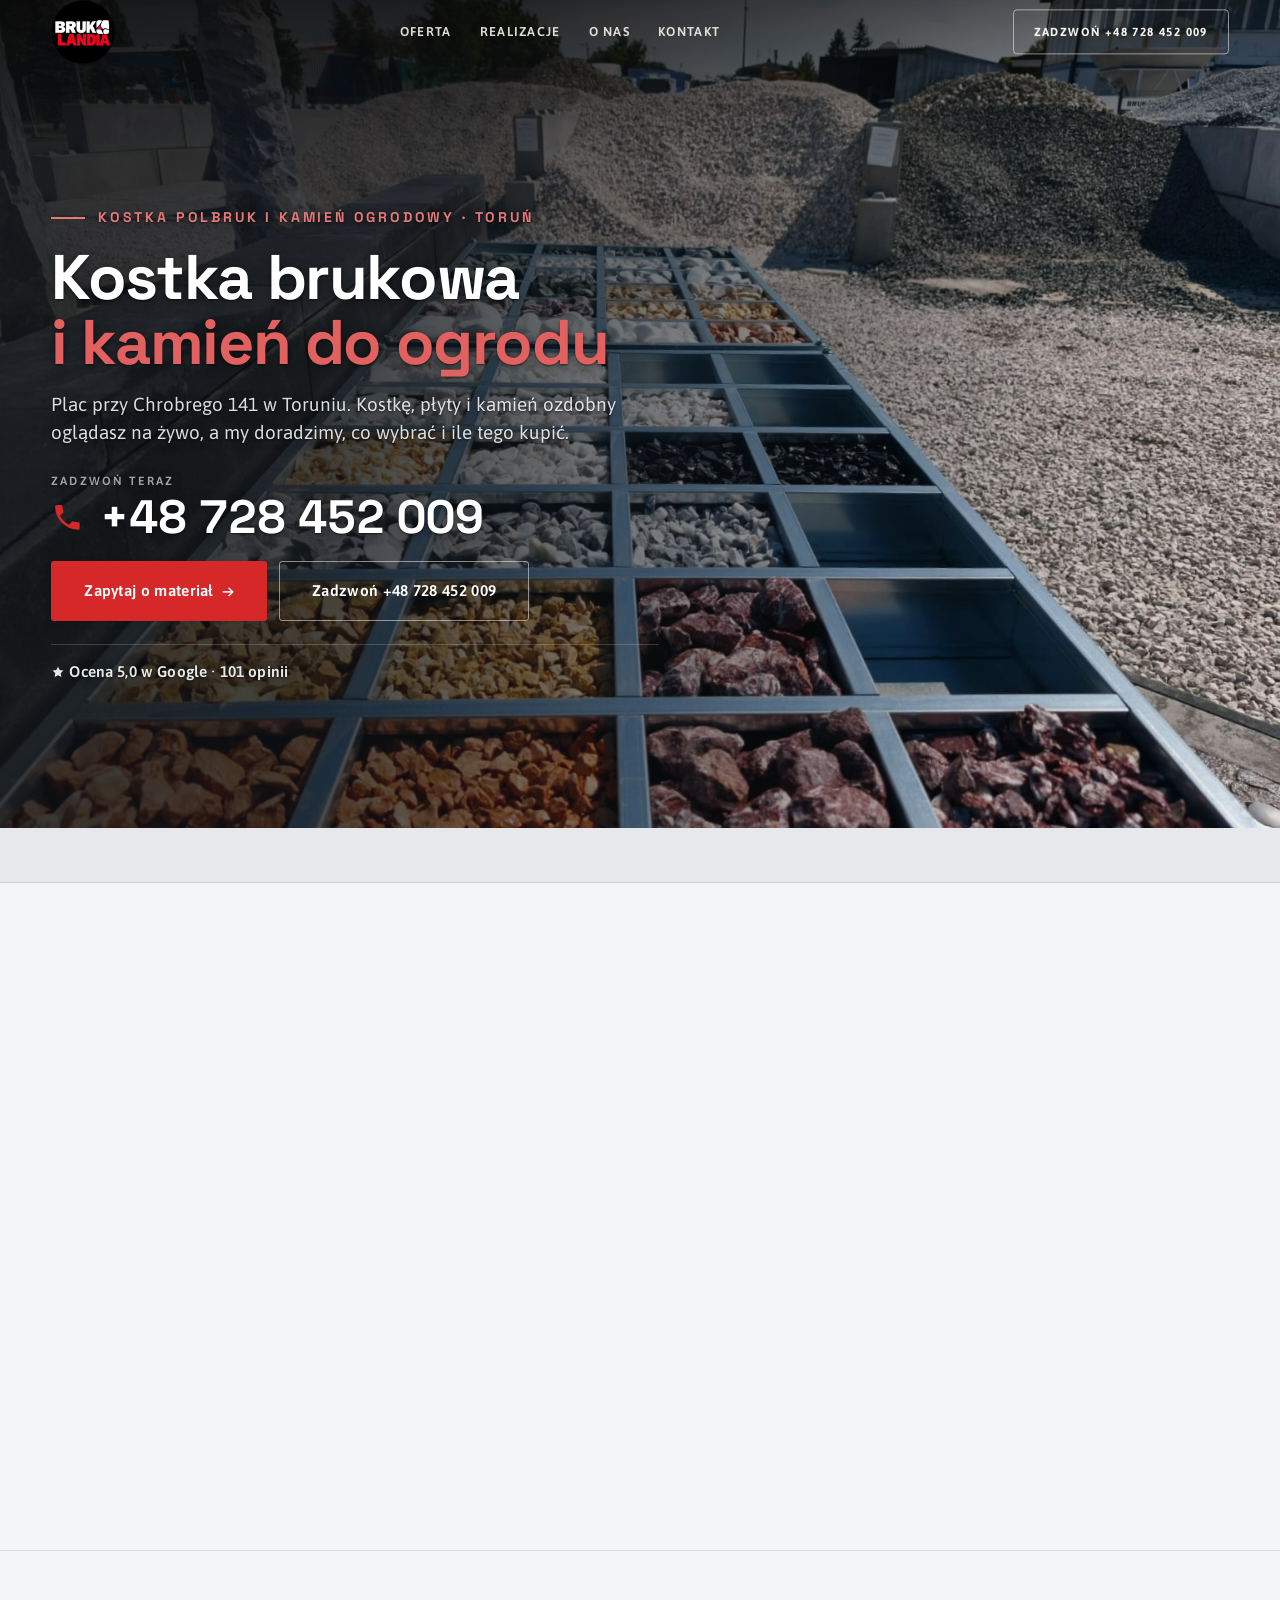
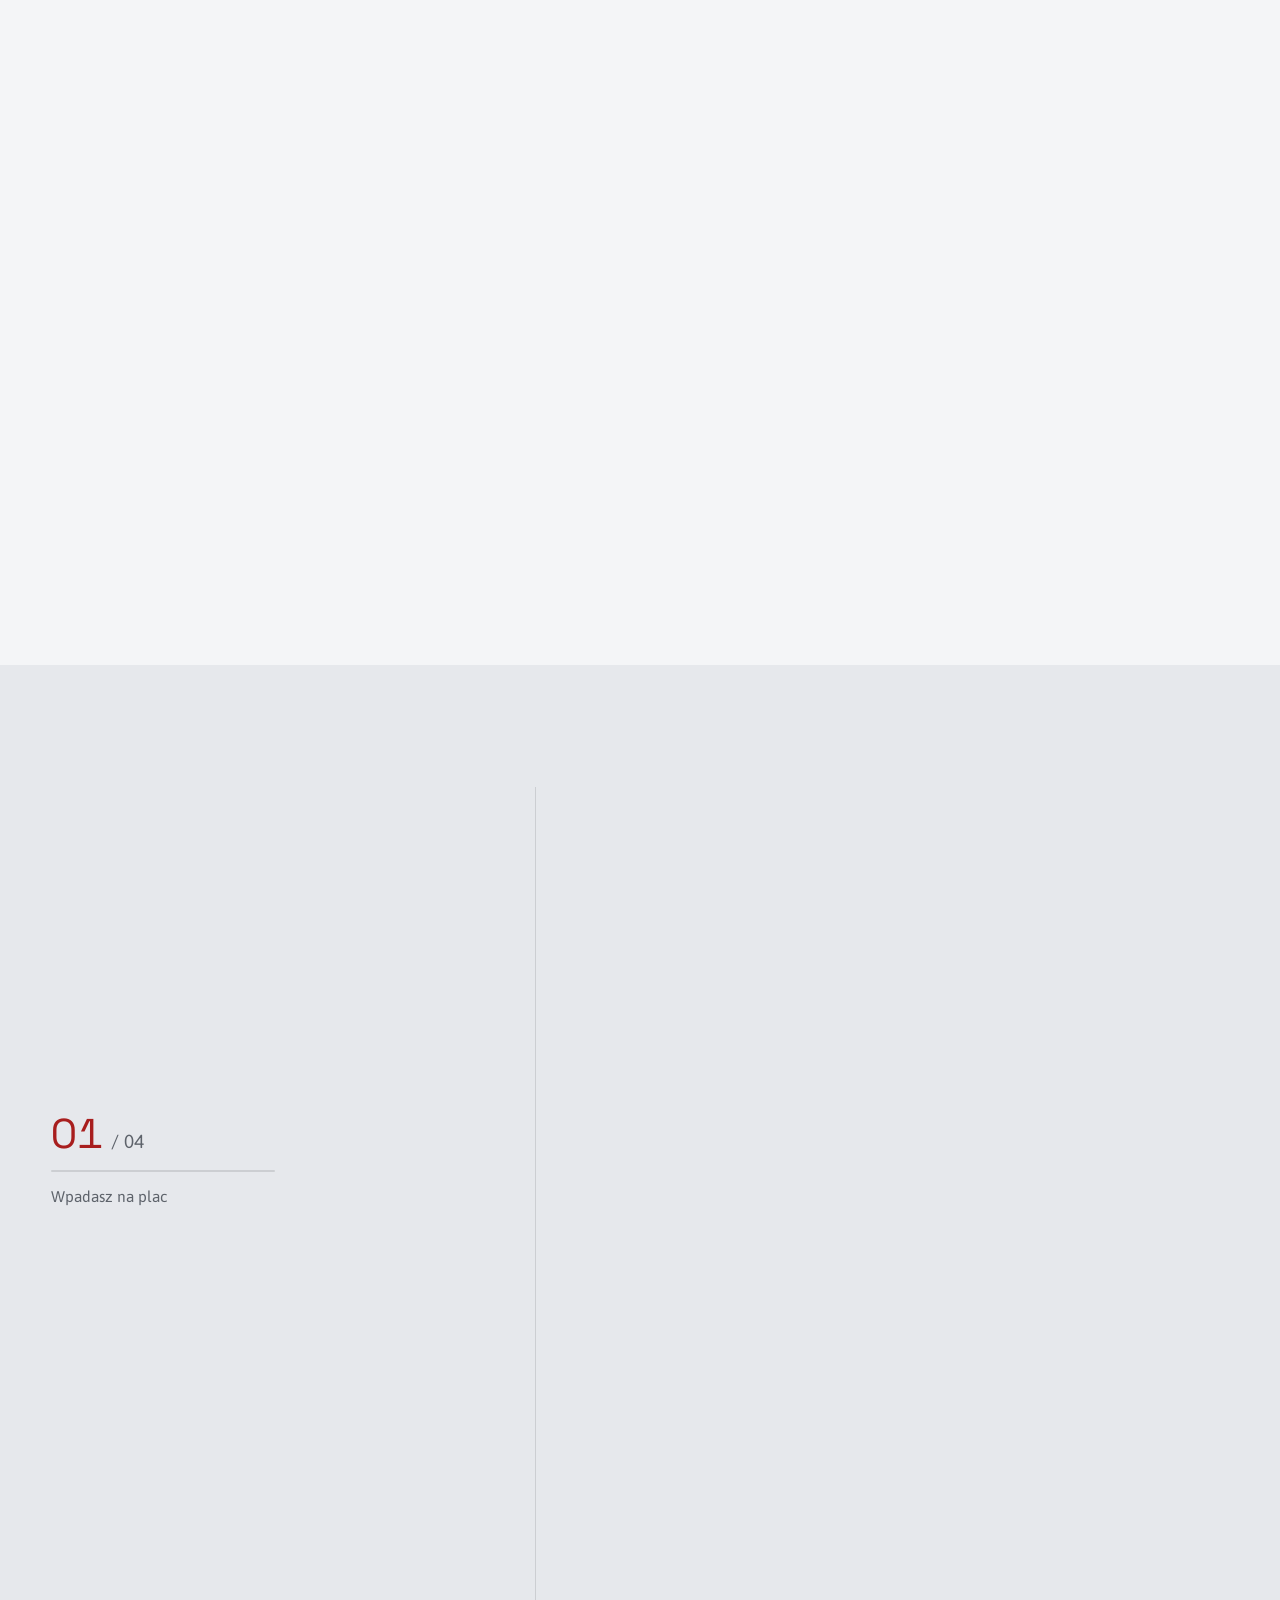
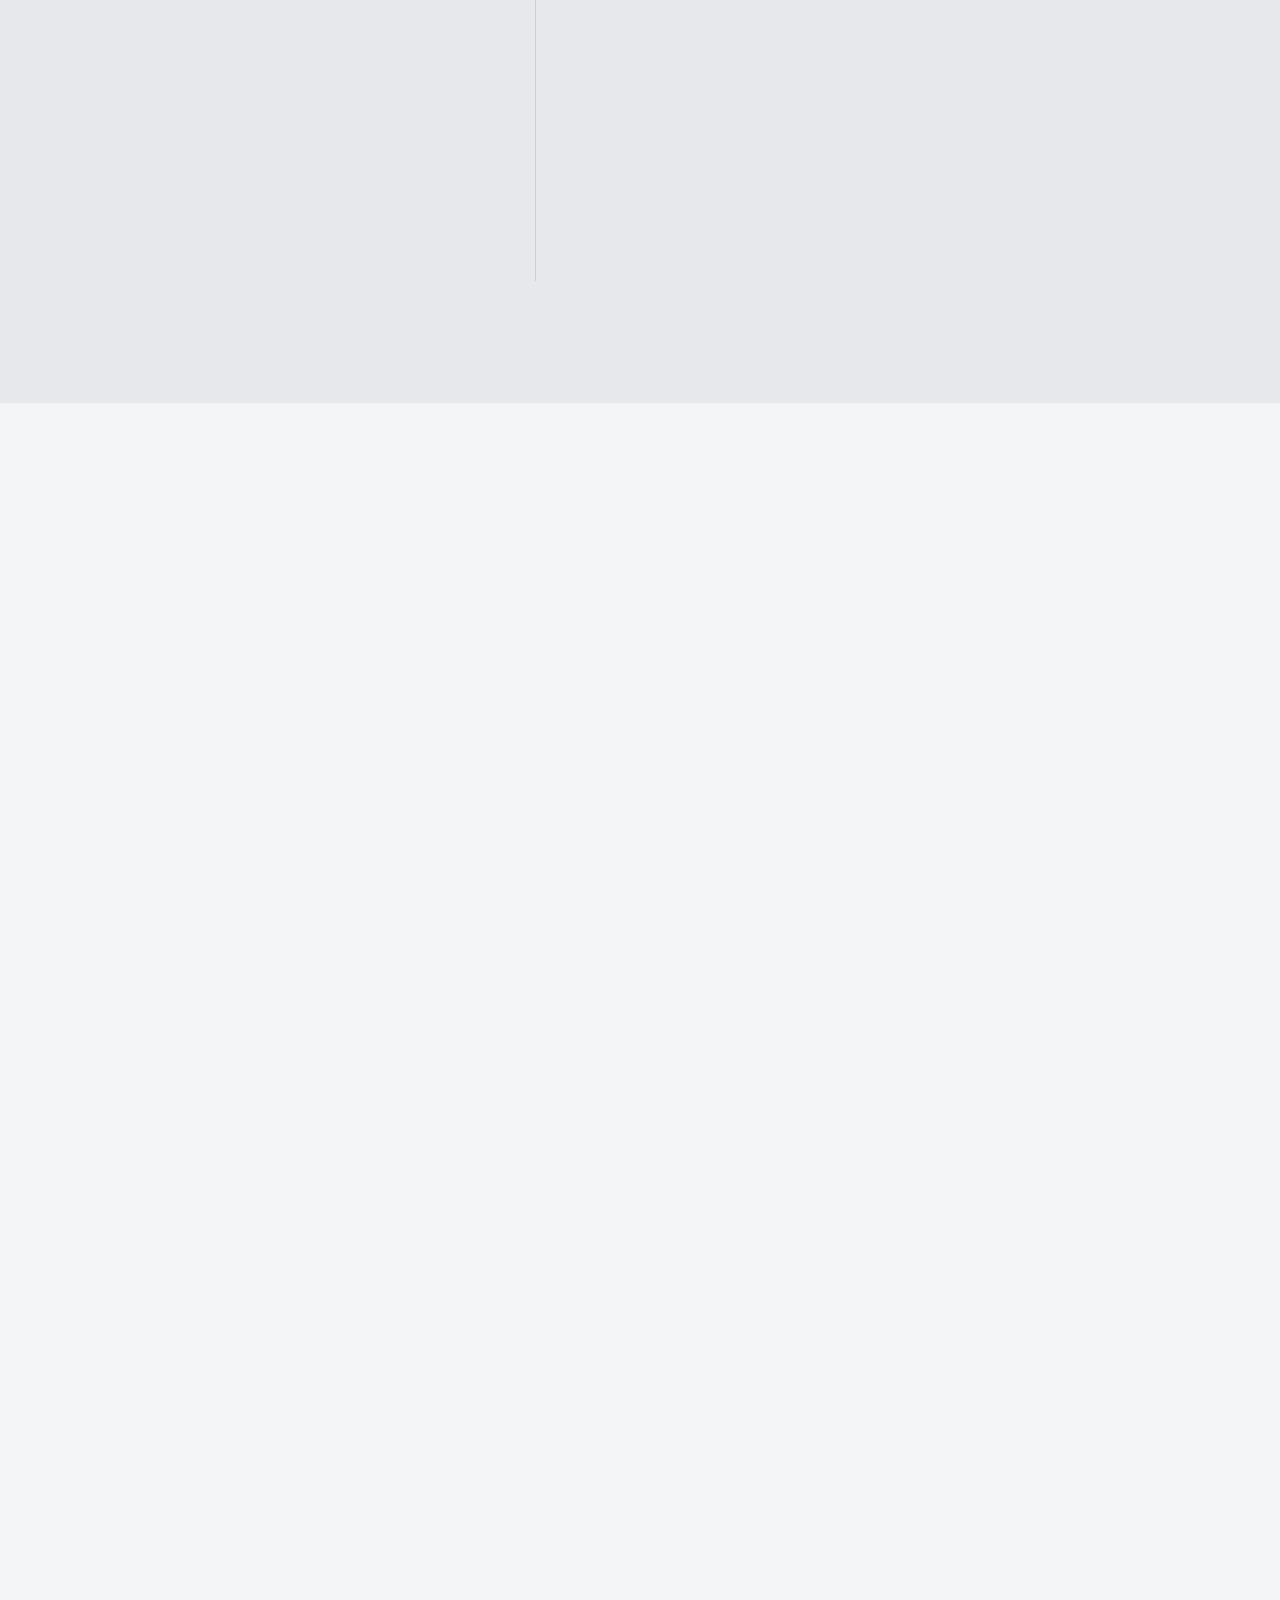
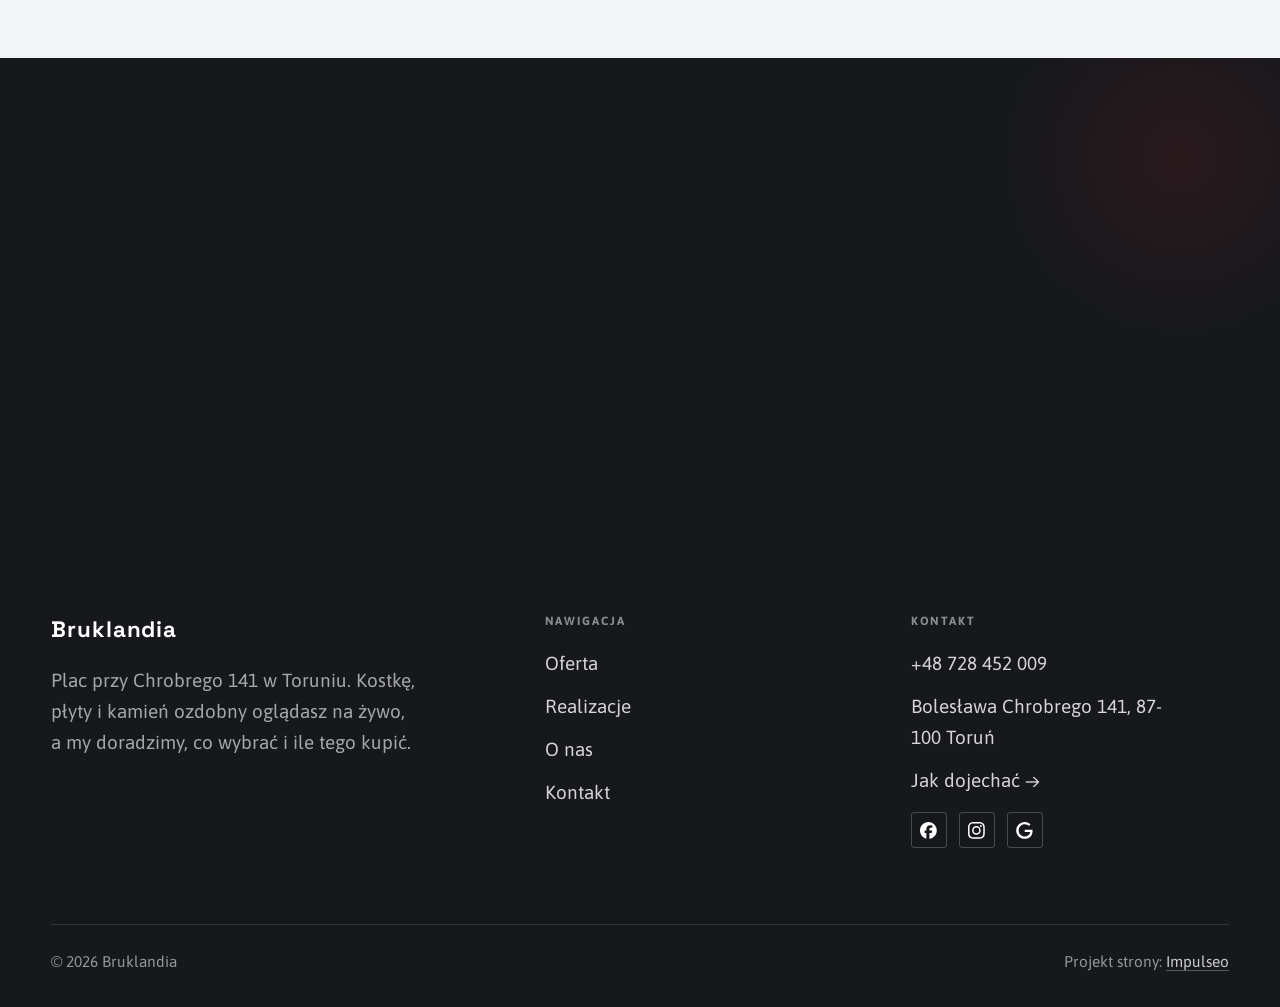
==== index.html @ 5eeca156 "Strona demo: bruklandia" ====
<!DOCTYPE html>
<html lang="pl">
<head>
<meta charset="UTF-8">
<meta name="viewport" content="width=device-width, initial-scale=1.0">
<title>Bruklandia - Kostka brukowa Polbruk i kamień ogrodowy · Toruń</title>
<meta name="description" content="Bruklandia - kostka brukowa Polbruk i kamień ogrodowy w Toruniu, ul. Bolesława Chrobrego 141. Kostka, płyty tarasowe, palisady, grysy, otoczaki i kamień ozdobny do obejrzenia na placu. Doradztwo i dostawa z rozładunkiem.">
<link rel="canonical" href="https://kris20032.github.io/bruklandia/">
<meta name="robots" content="noindex, nofollow">
<meta property="og:type" content="website">
<meta property="og:locale" content="pl_PL">
<meta property="og:site_name" content="Bruklandia">
<meta property="og:title" content="Bruklandia - Kostka brukowa Polbruk i kamień ogrodowy · Toruń">
<meta property="og:description" content="Bruklandia - kostka brukowa Polbruk i kamień ogrodowy w Toruniu, ul. Bolesława Chrobrego 141. Kostka, płyty tarasowe, palisady, grysy, otoczaki i kamień ozdobny do obejrzenia na placu. Doradztwo i dostawa z rozładunkiem.">
<meta property="og:url" content="https://kris20032.github.io/bruklandia/">
<meta property="og:image" content="https://kris20032.github.io/bruklandia/img/og.jpg">
<meta property="og:image:width" content="1200">
<meta property="og:image:height" content="630">
<meta name="twitter:card" content="summary_large_image">
<script type="application/ld+json">{"@context": "https://schema.org", "@type": "LocalBusiness", "name": "Bruklandia", "url": "https://kris20032.github.io/bruklandia/", "telephone": "+48728452009", "image": "https://kris20032.github.io/bruklandia/img/og.jpg", "areaServed": "Toruń", "sameAs": ["https://www.facebook.com/p/Bruklandia-Toru%C5%84-61573818707642/", "https://www.instagram.com/bruklandia_torun/", "https://www.google.com/maps?cid=2119143771675908504"]}</script>
<link rel="preconnect" href="https://fonts.googleapis.com">
<link rel="preconnect" href="https://fonts.gstatic.com" crossorigin>
<link href="https://fonts.googleapis.com/css2?family=Space+Grotesk:wght@500;600;700&family=Asap:wght@400;500;600&display=swap" rel="stylesheet">
<link rel="stylesheet" href="assets/styles.css?v=f1101780">
</head>
<body>

<header class="nav">
  <div class="wrap nav-inner">
    <a class="brand brand-has-logo" href="index.html"><img class="brand-logo" src="img/logo.png" alt="Bruklandia" width="400" height="400" decoding="async"></a>
    <nav class="nav-links">
      <a href="oferta.html">Oferta</a>
      <a href="realizacje.html">Realizacje</a>
      <a href="o-nas.html">O nas</a>
      <a href="kontakt.html">Kontakt</a>
      <a href="tel:+48728452009" class="btn btn-accent">Zadzwoń +48 728 452 009</a>
    </nav>
    <button class="nav-toggle" aria-label="Menu"><span></span><span></span><span></span></button>
  </div>
</header>

<main>
<section class="hero-fach">
  <img class="hf-photo" src="img/hero.jpg" fetchpriority="high" alt="Bruklandia" width="1538" height="1132">
  <div class="hf-panel">
    <div class="hf-inner">
      <span class="hf-kicker">Kostka Polbruk i kamień ogrodowy · Toruń</span>
      <h1 class="hf-title">Kostka brukowa <em>i kamień do ogrodu</em></h1>
      <p class="hf-lead">Plac przy Chrobrego 141 w Toruniu. Kostkę, płyty i kamień ozdobny oglądasz na żywo, a my doradzimy, co wybrać i ile tego kupić.</p>
      <a class="hf-phone" href="tel:+48728452009"><span class="hf-phone-lab">Zadzwoń teraz</span><span class="hf-phone-num"><svg class="ico-tel" width="16" height="16" viewBox="0 0 24 24" fill="none" aria-hidden="true"><path d="M6.6 10.8a15.5 15.5 0 0 0 6.6 6.6l2.2-2.2a1 1 0 0 1 1-.24 11.4 11.4 0 0 0 3.6.58 1 1 0 0 1 1 1V20a1 1 0 0 1-1 1A17 17 0 0 1 3 4a1 1 0 0 1 1-1h3.5a1 1 0 0 1 1 1c0 1.25.2 2.46.58 3.6a1 1 0 0 1-.25 1l-2.23 2.2Z" fill="currentColor"/></svg> +48 728 452 009</span></a>
      <div class="hf-actions">
        <a href="kontakt.html" class="btn btn-accent">Zapytaj o materiał <span class="arr">→</span></a>
        <a href="tel:+48728452009" class="btn btn-ghost hf-ghost">Zadzwoń +48 728 452 009</a>
      </div>
      <div class="hf-trust"><svg class="ico-star" width="14" height="14" viewBox="0 0 24 24" style="vertical-align:-2px" aria-hidden="true"><path d="M12 2.8l2.85 5.8 6.4.93-4.63 4.5 1.1 6.37L12 17.4l-5.72 3 1.1-6.37-4.63-4.5 6.4-.93L12 2.8Z" fill="currentColor"/></svg> Ocena 5,0 w Google · 101 opinii</div>
    </div>
  </div>
</section>
<section class="fach-promise">
  <div class="wrap">
    <ul class="fp-row reveal"><li>Szeroki wybór Polbruk</li><li>Ekspozycja na placu</li><li>Dostawa z rozładunkiem</li></ul>
  </div>
</section>
<section class="objawy">
  <div class="wrap">
    <div class="head reveal">
      <span class="eyebrow">Asortyment</span>
      <h2>Czego szukasz?</h2>
      <p>Zadzwoń i powiedz, co urządzasz - podpowiemy, co wziąć i ile.</p>
    </div>
    <div class="obj-grid">
      <a class="obj-tile reveal" href="kontakt.html"><span class="ot-row"><span class="ot-name">Kostka na podjazd</span><span class="ot-arr" aria-hidden="true">→</span></span></a>
      <a class="obj-tile reveal" href="kontakt.html"><span class="ot-row"><span class="ot-name">Płyty na taras</span><span class="ot-arr" aria-hidden="true">→</span></span></a>
      <a class="obj-tile reveal" href="kontakt.html"><span class="ot-row"><span class="ot-name">Palisady</span><span class="ot-arr" aria-hidden="true">→</span></span></a>
      <a class="obj-tile reveal" href="kontakt.html"><span class="ot-row"><span class="ot-name">Grys biały</span><span class="ot-arr" aria-hidden="true">→</span></span></a>
      <a class="obj-tile reveal" href="kontakt.html"><span class="ot-row"><span class="ot-name">Otoczaki</span><span class="ot-arr" aria-hidden="true">→</span></span></a>
      <a class="obj-tile reveal" href="kontakt.html"><span class="ot-row"><span class="ot-name">Kamień ozdobny</span><span class="ot-arr" aria-hidden="true">→</span></span></a>
    </div>
  </div>
</section>
<section class="opinie-mini" aria-label="Opinie klientów">
  <div class="wrap">
    <div class="om-row">
      <div class="om-item reveal"><blockquote>„Bardzo polecam tą firmę.”</blockquote><span class="om-autor">Włodzimierz Openchowski</span></div>
      <div class="om-item reveal"><blockquote>„Bardzo polecam Bruklandię.”</blockquote><span class="om-autor">Natalia Szabla</span></div>
      <div class="om-item reveal"><blockquote>„Dostawa kostki brukowej została zrealizowana terminowo i zgodnie z ustaleniami.”</blockquote><span class="om-autor">Sylwia Brzozowska</span></div>
    </div>
  </div>
</section>
<section class="gateways-band">
  <div class="wrap">
    <div class="gateways">
      <a href="oferta.html" class="gateway reveal"><img src="img/g1.jpg" alt="Kostka brukowa Polbruk" loading="lazy" width="1518" height="1106" decoding="async"><span class="g-ttl">Kostka brukowa Polbruk</span></a>
      <a href="oferta.html" class="gateway reveal"><img src="img/g2.jpg" alt="Grysy i otoczaki" loading="lazy" width="1800" height="1200" decoding="async"><span class="g-ttl">Grysy i otoczaki</span></a>
      <a href="oferta.html" class="gateway reveal"><img src="img/g3.jpg" alt="Kamień ozdobny i mała architektura" loading="lazy" width="1800" height="2400" decoding="async"><span class="g-ttl">Kamień ozdobny i mała architektura</span></a>
    </div>
  </div>
</section>
<section class="proces proces-os fachowcy">
  <div class="wrap proc-grid">
    <div class="proc-side">
      <div class="head reveal">
        <span class="eyebrow">Jak pracujemy</span>
        <h2>Od wyboru do dostawy pod dom</h2>
        <p>Od pierwszego telefonu do rozładunku pod Twoim domem - krok po kroku.</p>
      </div>
      <div class="proc-count" aria-hidden="true"><span class="pc-cur">01</span><span class="pc-all">/ 04</span></div>
      <div class="proc-bar" aria-hidden="true"><i></i></div>
      <p class="proc-now" aria-hidden="true">Wpadasz na plac</p>
    </div>
    <ol class="proces-line">
      <li class="reveal"><span class="pno">01</span><h3>Wpadasz na plac</h3><p>Przy Chrobrego 141 kostka, płyty i kamień leżą na ekspozycji. Możesz też najpierw zadzwonić i opisać, co planujesz.</p></li>
      <li class="reveal"><span class="pno">02</span><h3>Dobieramy materiał</h3><p>Podpowiemy, co sprawdzi się na podjeździe, tarasie albo rabacie i ile materiału naprawdę zejdzie.</p></li>
      <li class="reveal"><span class="pno">03</span><h3>Ustalamy zamówienie</h3><p>Ilości, cena i termin odbioru albo dostawy. Wszystko jasne, zanim zapłacisz.</p></li>
      <li class="reveal"><span class="pno">04</span><h3>Dostawa</h3><p>Kostkę i kamień przywozimy pod wskazany adres i rozładowujemy na miejscu.</p></li>
    </ol>
  </div>
</section>
<section>
  <div class="wrap">
    <div class="head reveal">
      <span class="eyebrow">Galeria</span>
      <h2>Z naszego placu i z ogrodów</h2>
      <p>Ekspozycja przy Chrobrego 141, ogrody ze zdjęć dodanych przez klientów do opinii i przykłady nawierzchni z kostki.</p>
    </div>
    <div class="gallery">
      <div class="tile t-two3 reveal"><img src="img/g4.jpg" alt="Kruszywa na placu" loading="lazy" width="2048" height="1536" decoding="async"><div class="cap">Kruszywa na placu</div></div>
      <div class="tile t-third reveal"><img src="img/g5.jpg" alt="Biały i zielony grys" loading="lazy" width="1800" height="1200" decoding="async"><div class="cap">Biały i zielony grys</div></div>
      <div class="tile t-third reveal"><img src="img/g6.jpg" alt="Przykład: podjazd z kostki" loading="lazy" width="1600" height="1068" decoding="async"><div class="cap">Przykład: podjazd z kostki</div></div>
      <div class="tile t-third reveal"><img src="img/g7.jpg" alt="Ogród przed domem" loading="lazy" width="1800" height="2400" decoding="async"><div class="cap">Ogród przed domem</div></div>
      <div class="tile t-third reveal"><img src="img/g8.jpg" alt="Przykład: ścieżka w ogrodzie" loading="lazy" width="1880" height="1294" decoding="async"><div class="cap">Przykład: ścieżka w ogrodzie</div></div>
    </div>
    <div style="margin-top:var(--space-7)" class="reveal"><a href="realizacje.html" class="btn btn-accent">Pełna galeria <span class="arr">→</span></a></div>
  </div>
</section>
<section class="fach-uslugi">
  <div class="wrap">
    <div class="head reveal">
      <span class="eyebrow">Asortyment</span>
      <h2>Co znajdziesz na placu</h2>
      <p>Wszystko to leży na placu przy Chrobrego 141. Szczegóły każdej pozycji znajdziesz w zakładce Oferta.</p>
    </div>
    <ul class="fu-list">
      <li class="fu-row reveal"><div class="fu-name">Kostka brukowa Polbruk</div><div class="fu-desc">Na podjazd, chodnik i plac przed domem. Kolory porównasz na ekspozycji.</div><a class="fu-cta" href="kontakt.html">Zapytaj <span class="arr">→</span></a></li>
      <li class="fu-row reveal"><div class="fu-name">Grysy i otoczaki</div><div class="fu-desc">Białe, czerwone, czarne i zielone, każdy rodzaj w osobnej przegródce.</div><a class="fu-cta" href="kontakt.html">Zapytaj <span class="arr">→</span></a></li>
      <li class="fu-row reveal"><div class="fu-name">Kamień ozdobny i mała architektura</div><div class="fu-desc">Kamień z Polski i Grecji, większe bryły do ogrodu i donice.</div><a class="fu-cta" href="kontakt.html">Zapytaj <span class="arr">→</span></a></li>
      <li class="fu-row reveal"><div class="fu-name">Płyty tarasowe i palisady</div><div class="fu-desc">Płyty na taras i ścieżki, palisady na rabaty i skarpy.</div><a class="fu-cta" href="kontakt.html">Zapytaj <span class="arr">→</span></a></li>
      <li class="fu-row reveal"><div class="fu-name">Projekt i wykonanie nawierzchni</div><div class="fu-desc">Pomożemy zaprojektować nawierzchnię i zajmiemy się wykonaniem.</div><a class="fu-cta" href="kontakt.html">Zapytaj <span class="arr">→</span></a></li>
    </ul>
    <div style="margin-top:var(--space-7)" class="reveal"><a href="oferta.html" class="btn btn-ghost">Pełna oferta <span class="arr">→</span></a></div>
  </div>
</section>
<section class="stopklatka" aria-hidden="true">
  <div class="stk-bg" style="background-image:url(img/g9.jpg)"></div>
</section>
<section class="opinie">
  <div class="wrap">
    <div class="head center reveal">
      <span class="eyebrow">Opinie</span>
      <h2>Co mówią klienci</h2>
    </div>
    <p class="op-meta reveal"><span class="g-badge"><svg class="gb-ico" viewBox="0 0 24 24" width="18" height="18" aria-hidden="true"><path fill="#4285F4" d="M22.56 12.25c0-.78-.07-1.53-.2-2.25H12v4.26h5.92c-.26 1.37-1.04 2.53-2.21 3.31v2.77h3.57c2.08-1.92 3.28-4.74 3.28-8.09z"/><path fill="#34A853" d="M12 23c2.97 0 5.46-.98 7.28-2.66l-3.57-2.77c-.98.66-2.23 1.06-3.71 1.06-2.86 0-5.29-1.93-6.16-4.53H2.18v2.84C3.99 20.53 7.7 23 12 23z"/><path fill="#FBBC05" d="M5.84 14.09c-.22-.66-.35-1.36-.35-2.09s.13-1.43.35-2.09V7.07H2.18C1.43 8.55 1 10.22 1 12s.43 3.45 1.18 4.93l2.85-2.22.81-.62z"/><path fill="#EA4335" d="M12 5.38c1.62 0 3.06.56 4.21 1.64l3.15-3.15C17.45 2.09 14.97 1 12 1 7.7 1 3.99 3.47 2.18 7.07l3.66 2.84c.87-2.6 3.3-4.53 6.16-4.53z"/></svg><b class="gb-ocena">5,0</b><svg class="gb-stars" viewBox="0 0 90 18" width="74" height="14.8" aria-hidden="true"><g fill="currentColor" opacity=".26"><path transform="translate(0,0)" d="M9 1.6l2.2 4.46 4.92.72-3.56 3.47.84 4.9L9 12.74l-4.4 2.31.84-4.9L1.88 6.68l4.92-.72L9 1.6Z"/><path transform="translate(18,0)" d="M9 1.6l2.2 4.46 4.92.72-3.56 3.47.84 4.9L9 12.74l-4.4 2.31.84-4.9L1.88 6.68l4.92-.72L9 1.6Z"/><path transform="translate(36,0)" d="M9 1.6l2.2 4.46 4.92.72-3.56 3.47.84 4.9L9 12.74l-4.4 2.31.84-4.9L1.88 6.68l4.92-.72L9 1.6Z"/><path transform="translate(54,0)" d="M9 1.6l2.2 4.46 4.92.72-3.56 3.47.84 4.9L9 12.74l-4.4 2.31.84-4.9L1.88 6.68l4.92-.72L9 1.6Z"/><path transform="translate(72,0)" d="M9 1.6l2.2 4.46 4.92.72-3.56 3.47.84 4.9L9 12.74l-4.4 2.31.84-4.9L1.88 6.68l4.92-.72L9 1.6Z"/></g><clipPath id="gs1000"><rect x="0" y="0" width="90.0" height="18"/></clipPath><g fill="#FBBC04" clip-path="url(#gs1000)"><path transform="translate(0,0)" d="M9 1.6l2.2 4.46 4.92.72-3.56 3.47.84 4.9L9 12.74l-4.4 2.31.84-4.9L1.88 6.68l4.92-.72L9 1.6Z"/><path transform="translate(18,0)" d="M9 1.6l2.2 4.46 4.92.72-3.56 3.47.84 4.9L9 12.74l-4.4 2.31.84-4.9L1.88 6.68l4.92-.72L9 1.6Z"/><path transform="translate(36,0)" d="M9 1.6l2.2 4.46 4.92.72-3.56 3.47.84 4.9L9 12.74l-4.4 2.31.84-4.9L1.88 6.68l4.92-.72L9 1.6Z"/><path transform="translate(54,0)" d="M9 1.6l2.2 4.46 4.92.72-3.56 3.47.84 4.9L9 12.74l-4.4 2.31.84-4.9L1.88 6.68l4.92-.72L9 1.6Z"/><path transform="translate(72,0)" d="M9 1.6l2.2 4.46 4.92.72-3.56 3.47.84 4.9L9 12.74l-4.4 2.31.84-4.9L1.88 6.68l4.92-.72L9 1.6Z"/></g></svg><span class="gb-txt">101 opinii w Google</span></span></p>
    <p class="op-meta reveal"><a class="op-google" href="https://www.google.com/maps?cid=2119143771675908504" target="_blank" rel="noopener"><svg class="op-g-ico" viewBox="0 0 24 24" width="17" height="17" aria-hidden="true"><path fill="#4285F4" d="M22.56 12.25c0-.78-.07-1.53-.2-2.25H12v4.26h5.92c-.26 1.37-1.04 2.53-2.21 3.31v2.77h3.57c2.08-1.92 3.28-4.74 3.28-8.09z"/><path fill="#34A853" d="M12 23c2.97 0 5.46-.98 7.28-2.66l-3.57-2.77c-.98.66-2.23 1.06-3.71 1.06-2.86 0-5.29-1.93-6.16-4.53H2.18v2.84C3.99 20.53 7.7 23 12 23z"/><path fill="#FBBC05" d="M5.84 14.09c-.22-.66-.35-1.36-.35-2.09s.13-1.43.35-2.09V7.07H2.18C1.43 8.55 1 10.22 1 12s.43 3.45 1.18 4.93l2.85-2.22.81-.62z"/><path fill="#EA4335" d="M12 5.38c1.62 0 3.06.56 4.21 1.64l3.15-3.15C17.45 2.09 14.97 1 12 1 7.7 1 3.99 3.47 2.18 7.07l3.66 2.84c.87-2.6 3.3-4.53 6.16-4.53z"/></svg><span>Zobacz opinie w Google</span><span class="arr">→</span></a></p>
    <div class="opinie-grid">
      <figure class="op-card reveal"><span class="op-star"><svg class="ico-star" width="14" height="14" viewBox="0 0 24 24" style="vertical-align:-2px" aria-hidden="true"><path d="M12 2.8l2.85 5.8 6.4.93-4.63 4.5 1.1 6.37L12 17.4l-5.72 3 1.1-6.37-4.63-4.5 6.4-.93L12 2.8Z" fill="currentColor"/></svg><svg class="ico-star" width="14" height="14" viewBox="0 0 24 24" style="vertical-align:-2px" aria-hidden="true"><path d="M12 2.8l2.85 5.8 6.4.93-4.63 4.5 1.1 6.37L12 17.4l-5.72 3 1.1-6.37-4.63-4.5 6.4-.93L12 2.8Z" fill="currentColor"/></svg><svg class="ico-star" width="14" height="14" viewBox="0 0 24 24" style="vertical-align:-2px" aria-hidden="true"><path d="M12 2.8l2.85 5.8 6.4.93-4.63 4.5 1.1 6.37L12 17.4l-5.72 3 1.1-6.37-4.63-4.5 6.4-.93L12 2.8Z" fill="currentColor"/></svg><svg class="ico-star" width="14" height="14" viewBox="0 0 24 24" style="vertical-align:-2px" aria-hidden="true"><path d="M12 2.8l2.85 5.8 6.4.93-4.63 4.5 1.1 6.37L12 17.4l-5.72 3 1.1-6.37-4.63-4.5 6.4-.93L12 2.8Z" fill="currentColor"/></svg><svg class="ico-star" width="14" height="14" viewBox="0 0 24 24" style="vertical-align:-2px" aria-hidden="true"><path d="M12 2.8l2.85 5.8 6.4.93-4.63 4.5 1.1 6.37L12 17.4l-5.72 3 1.1-6.37-4.63-4.5 6.4-.93L12 2.8Z" fill="currentColor"/></svg></span><blockquote>Bardzo polecam tą firmę. W zeszłym tygodniu kupowałem tu palisady, a ponieważ obsługa, jakość i podejście zrobiły na mnie świetne wrażenie, wczoraj wróciłem po kolejne.</blockquote><span class="op-autor">Włodzimierz Openchowski</span></figure>
      <figure class="op-card reveal"><span class="op-star"><svg class="ico-star" width="14" height="14" viewBox="0 0 24 24" style="vertical-align:-2px" aria-hidden="true"><path d="M12 2.8l2.85 5.8 6.4.93-4.63 4.5 1.1 6.37L12 17.4l-5.72 3 1.1-6.37-4.63-4.5 6.4-.93L12 2.8Z" fill="currentColor"/></svg><svg class="ico-star" width="14" height="14" viewBox="0 0 24 24" style="vertical-align:-2px" aria-hidden="true"><path d="M12 2.8l2.85 5.8 6.4.93-4.63 4.5 1.1 6.37L12 17.4l-5.72 3 1.1-6.37-4.63-4.5 6.4-.93L12 2.8Z" fill="currentColor"/></svg><svg class="ico-star" width="14" height="14" viewBox="0 0 24 24" style="vertical-align:-2px" aria-hidden="true"><path d="M12 2.8l2.85 5.8 6.4.93-4.63 4.5 1.1 6.37L12 17.4l-5.72 3 1.1-6.37-4.63-4.5 6.4-.93L12 2.8Z" fill="currentColor"/></svg><svg class="ico-star" width="14" height="14" viewBox="0 0 24 24" style="vertical-align:-2px" aria-hidden="true"><path d="M12 2.8l2.85 5.8 6.4.93-4.63 4.5 1.1 6.37L12 17.4l-5.72 3 1.1-6.37-4.63-4.5 6.4-.93L12 2.8Z" fill="currentColor"/></svg><svg class="ico-star" width="14" height="14" viewBox="0 0 24 24" style="vertical-align:-2px" aria-hidden="true"><path d="M12 2.8l2.85 5.8 6.4.93-4.63 4.5 1.1 6.37L12 17.4l-5.72 3 1.1-6.37-4.63-4.5 6.4-.93L12 2.8Z" fill="currentColor"/></svg></span><blockquote>Bardzo polecam Bruklandię. Szukałam kamyczków ozdobnych do ogrodu i trafiłam właśnie tutaj. Duży wybór, wszystko można obejrzeć na miejscu, a obsługa naprawdę pomocna i konkretna, ceny korzystne.</blockquote><span class="op-autor">Natalia Szabla</span></figure>
      <figure class="op-card reveal"><span class="op-star"><svg class="ico-star" width="14" height="14" viewBox="0 0 24 24" style="vertical-align:-2px" aria-hidden="true"><path d="M12 2.8l2.85 5.8 6.4.93-4.63 4.5 1.1 6.37L12 17.4l-5.72 3 1.1-6.37-4.63-4.5 6.4-.93L12 2.8Z" fill="currentColor"/></svg><svg class="ico-star" width="14" height="14" viewBox="0 0 24 24" style="vertical-align:-2px" aria-hidden="true"><path d="M12 2.8l2.85 5.8 6.4.93-4.63 4.5 1.1 6.37L12 17.4l-5.72 3 1.1-6.37-4.63-4.5 6.4-.93L12 2.8Z" fill="currentColor"/></svg><svg class="ico-star" width="14" height="14" viewBox="0 0 24 24" style="vertical-align:-2px" aria-hidden="true"><path d="M12 2.8l2.85 5.8 6.4.93-4.63 4.5 1.1 6.37L12 17.4l-5.72 3 1.1-6.37-4.63-4.5 6.4-.93L12 2.8Z" fill="currentColor"/></svg><svg class="ico-star" width="14" height="14" viewBox="0 0 24 24" style="vertical-align:-2px" aria-hidden="true"><path d="M12 2.8l2.85 5.8 6.4.93-4.63 4.5 1.1 6.37L12 17.4l-5.72 3 1.1-6.37-4.63-4.5 6.4-.93L12 2.8Z" fill="currentColor"/></svg><svg class="ico-star" width="14" height="14" viewBox="0 0 24 24" style="vertical-align:-2px" aria-hidden="true"><path d="M12 2.8l2.85 5.8 6.4.93-4.63 4.5 1.1 6.37L12 17.4l-5.72 3 1.1-6.37-4.63-4.5 6.4-.93L12 2.8Z" fill="currentColor"/></svg></span><blockquote>Dostawa kostki brukowej została zrealizowana terminowo i zgodnie z ustaleniami. Materiał dotarł w idealnym stanie, starannie zabezpieczony do transportu.</blockquote><span class="op-autor">Sylwia Brzozowska</span></figure>
    </div>
  </div>
</section>
<section class="faq-klinika">
  <div class="wrap">
    <div class="head center reveal">
      <span class="eyebrow">Częste pytania</span>
      <h2>Dobrze wiedzieć</h2>
    </div>
    <div class="faq-list">
      <details class="faq-item reveal"><summary>Czy mogę obejrzeć kostkę i kamień przed zakupem?</summary><p>Tak. Na placu przy Chrobrego 141 leży ekspozycja nawierzchni, a grysy i otoczaki stoją w osobnych przegródkach. Kolor i fakturę ocenisz na żywo.</p></details>
      <details class="faq-item reveal"><summary>Czy dowozicie materiał?</summary><p>Tak. Kostkę i kamień przywozimy pod wskazany adres i rozładowujemy na miejscu. Termin ustalamy przy zamówieniu.</p></details>
      <details class="faq-item reveal"><summary>Czy pomagacie dobrać materiał?</summary><p>Tak. Powiedz, co urządzasz i jaką masz powierzchnię, a podpowiemy, co się sprawdzi i ile materiału zejdzie.</p></details>
      <details class="faq-item reveal"><summary>Czy zajmujecie się też ułożeniem nawierzchni?</summary><p>Tak. Pomagamy zaprojektować nawierzchnię, dobieramy materiał i zajmujemy się wykonaniem. Szczegóły ustalisz telefonicznie.</p></details>
    </div>
  </div>
</section>
<section class="cta">
  <div class="wrap">
    <div class="reveal">
      <span class="eyebrow">Zapraszamy</span>
      <h2>Zobacz kostkę i kamień na żywo</h2>
      <p>Plac przy Chrobrego 141 jest otwarty od poniedziałku do soboty. Chcesz najpierw zapytać o konkretny materiał? Wystarczy telefon.</p>
    </div>
    <div class="cta-actions reveal">
      <a href="kontakt.html" class="btn btn-light">Zapytaj o materiał <span class="arr">→</span></a>
      <a href="tel:+48728452009" class="btn btn-ghost btn-ghost-cta">+48 728 452 009</a>
    </div>
  </div>
</section>
</main>

<footer>
  <div class="wrap">
    <div class="foot-grid">
      <div class="foot-brand">
        <div class="name">Bruklandia</div>
        <p>Plac przy Chrobrego 141 w Toruniu. Kostkę, płyty i kamień ozdobny oglądasz na żywo, a my doradzimy, co wybrać i ile tego kupić.</p>
      </div>
      <div class="foot-col">
        <h4>Nawigacja</h4>
        <a href="oferta.html">Oferta</a>
        <a href="realizacje.html">Realizacje</a>
        <a href="o-nas.html">O nas</a>
        <a href="kontakt.html">Kontakt</a>
      </div>
      <div class="foot-col">
        <h4>Kontakt</h4>
        <a href="tel:+48728452009">+48 728 452 009</a>
        <p>Bolesława Chrobrego 141, 87-100 Toruń</p>
        <a href="https://www.google.com/maps?cid=2119143771675908504" target="_blank" rel="noopener">Jak dojechać →</a>
      <div class="foot-soc">
        <a class="soc" href="https://www.facebook.com/p/Bruklandia-Toru%C5%84-61573818707642/" target="_blank" rel="noopener" aria-label="Facebook - Bruklandia"><svg viewBox="0 0 24 24" aria-hidden="true" focusable="false"><path d="M9.101 23.691v-7.98H6.627v-3.667h2.474v-1.58c0-4.085 1.848-5.978 5.858-5.978.401 0 .955.042 1.468.103a8.68 8.68 0 0 1 1.141.195v3.325a8.623 8.623 0 0 0-.653-.036 26.805 26.805 0 0 0-.733-.009c-.707 0-1.259.096-1.675.309a1.686 1.686 0 0 0-.679.622c-.258.42-.374.995-.374 1.752v1.297h3.919l-.386 2.103-.287 1.564h-3.246v8.245C19.396 23.238 24 18.179 24 12.044c0-6.627-5.373-12-12-12s-12 5.373-12 12c0 5.628 3.874 10.35 9.101 11.647Z" fill="currentColor"/></svg></a>
        <a class="soc" href="https://www.instagram.com/bruklandia_torun/" target="_blank" rel="noopener" aria-label="Instagram - Bruklandia"><svg viewBox="0 0 24 24" aria-hidden="true" focusable="false"><path d="M7.0301.084c-1.2768.0602-2.1487.264-2.911.5634-.7888.3075-1.4575.72-2.1228 1.3877-.6652.6677-1.075 1.3368-1.3802 2.127-.2954.7638-.4956 1.6365-.552 2.914-.0564 1.2775-.0689 1.6882-.0626 4.947.0062 3.2586.0206 3.6671.0825 4.9473.061 1.2765.264 2.1482.5635 2.9107.308.7889.72 1.4573 1.388 2.1228.6679.6655 1.3365 1.0743 2.1285 1.38.7632.295 1.6361.4961 2.9134.552 1.2773.056 1.6884.069 4.9462.0627 3.2578-.0062 3.668-.0207 4.9478-.0814 1.28-.0607 2.147-.2652 2.9098-.5633.7889-.3086 1.4578-.72 2.1228-1.3881.665-.6682 1.0745-1.3378 1.3795-2.1284.2957-.7632.4966-1.636.552-2.9124.056-1.2809.0692-1.6898.063-4.948-.0063-3.2583-.021-3.6668-.0817-4.9465-.0607-1.2797-.264-2.1487-.5633-2.9117-.3084-.7889-.72-1.4568-1.3876-2.1228C21.2982 1.33 20.628.9208 19.8378.6165 19.074.321 18.2017.1197 16.9244.0645 15.6471.0093 15.236-.005 11.977.0014 8.718.0076 8.31.0215 7.0301.0839m.1402 21.6932c-1.17-.0509-1.8053-.2453-2.2287-.408-.5606-.216-.96-.4771-1.3819-.895-.422-.4178-.6811-.8186-.9-1.378-.1644-.4234-.3624-1.058-.4171-2.228-.0595-1.2645-.072-1.6442-.079-4.848-.007-3.2037.0053-3.583.0607-4.848.05-1.169.2456-1.805.408-2.2282.216-.5613.4762-.96.895-1.3816.4188-.4217.8184-.6814 1.3783-.9003.423-.1651 1.0575-.3614 2.227-.4171 1.2655-.06 1.6447-.072 4.848-.079 3.2033-.007 3.5835.005 4.8495.0608 1.169.0508 1.8053.2445 2.228.408.5608.216.96.4754 1.3816.895.4217.4194.6816.8176.9005 1.3787.1653.4217.3617 1.056.4169 2.2263.0602 1.2655.0739 1.645.0796 4.848.0058 3.203-.0055 3.5834-.061 4.848-.051 1.17-.245 1.8055-.408 2.2294-.216.5604-.4763.96-.8954 1.3814-.419.4215-.8181.6811-1.3783.9-.4224.1649-1.0577.3617-2.2262.4174-1.2656.0595-1.6448.072-4.8493.079-3.2045.007-3.5825-.006-4.848-.0608M16.953 5.5864A1.44 1.44 0 1 0 18.39 4.144a1.44 1.44 0 0 0-1.437 1.4424M5.8385 12.012c.0067 3.4032 2.7706 6.1557 6.173 6.1493 3.4026-.0065 6.157-2.7701 6.1506-6.1733-.0065-3.4032-2.771-6.1565-6.174-6.1498-3.403.0067-6.156 2.771-6.1496 6.1738M8 12.0077a4 4 0 1 1 4.008 3.9921A3.9996 3.9996 0 0 1 8 12.0077" fill="currentColor"/></svg></a>
        <a class="soc" href="https://www.google.com/maps?cid=2119143771675908504" target="_blank" rel="noopener" aria-label="Google - Bruklandia"><svg viewBox="0 0 24 24" aria-hidden="true" focusable="false"><path d="M12.48 10.92v3.28h7.84c-.24 1.84-.853 3.187-1.787 4.133-1.147 1.147-2.933 2.4-6.053 2.4-4.827 0-8.6-3.893-8.6-8.72s3.773-8.72 8.6-8.72c2.6 0 4.507 1.027 5.907 2.347l2.307-2.307C18.747 1.44 16.133 0 12.48 0 5.867 0 .307 5.387.307 12s5.56 12 12.173 12c3.573 0 6.267-1.173 8.373-3.36 2.16-2.16 2.84-5.213 2.84-7.667 0-.76-.053-1.467-.173-2.053H12.48z" fill="currentColor"/></svg></a>
      </div>
      </div>
    </div>
    <div class="foot-bot">
      <span>© 2026 Bruklandia</span>
      <span>Projekt strony: <a class="foot-credit" href="https://impulseo.pl" target="_blank" rel="noopener">Impulseo</a></span>
    </div>
  </div>
</footer>
<div class="sticky-call"><a class="sc-call" href="tel:+48728452009"><svg class="ico-tel" width="16" height="16" viewBox="0 0 24 24" fill="none" aria-hidden="true"><path d="M6.6 10.8a15.5 15.5 0 0 0 6.6 6.6l2.2-2.2a1 1 0 0 1 1-.24 11.4 11.4 0 0 0 3.6.58 1 1 0 0 1 1 1V20a1 1 0 0 1-1 1A17 17 0 0 1 3 4a1 1 0 0 1 1-1h3.5a1 1 0 0 1 1 1c0 1.25.2 2.46.58 3.6a1 1 0 0 1-.25 1l-2.23 2.2Z" fill="currentColor"/></svg> Zadzwoń</a><a class="sc-quote" href="kontakt.html">Zapytaj o materiał</a></div>
<div class="demo-wazne" data-do="2026-10-19" data-cykl="3" hidden><svg class="dw-ico" width="13" height="13" viewBox="0 0 24 24" fill="none" aria-hidden="true"><circle cx="12" cy="12" r="8.6" stroke="currentColor" stroke-width="1.8"/><path d="M12 7.2V12l3.3 2" stroke="currentColor" stroke-width="1.8" stroke-linecap="round"/></svg><span class="dw-txt"></span></div>

<script src="assets/main.js"></script>
</body>
</html>
---- assets/styles.css ----
/* ============================================================
   STOLBASZ — premium, architektoniczny B2B fit-out
   Jasna paleta, zero brązu. System wg premium-web-craft.
   Projekt strony: Impulseo (impulseo.pl)
   ============================================================ */

:root{
  /* PALETA — jasna, architektoniczna, chłodna */
  --paper:#F4F5F7;          /* główne tło */
  --paper-2:#E6E8EC;        /* sekcje alternatywne (chłodny jasny szary) */
  --paper-3:#E6E8EC;        /* delikatne wypełnienia */
  --ink:#16181C;            /* tekst główny — chłodny grafit */
  --ink-soft:#282C32;       /* nagłówki drugorzędne */
  --muted:#6A7079;          /* tekst poboczny */
  --line:rgba(22,24,28,.12);/* hairline */
  --accent:#D62828;         /* stonowany petrol-slate — jedyny akcent */
  --accent-d:#A81E1E;
  --accent-soft:rgba(214,40,40,.10);
  --dark:#16181C;           /* sekcje ciemne (stopka/CTA) */

  /* HOVER ZDJĘĆ — JEDEN standard dla całego silnika (decyzja K. 04.08.2026, artefakt z wariantami).
     AKTUALNE (K.+Szymon 09.08.2026, wybór z artefaktu 6 wariantów): zoom 1.05 przy 1.4s -
     przy tak długim czasie mocniejszy kadr NIE skacze, tylko „oddycha". Poprzedni standard
     (1.02 / .55s z 04.08) odbierany jako dynamiczny i szybki.
     Spoczynek lekko przygaszony, ale TYLKO tam, gdzie jest mysz (@media hover:hover) —
     na telefonie zdjęcia zostają w pełnej jasności. */
  --img-zoom:1.05;                   /* K.+Szymon 09.08: wariant F z artefaktu porównawczego */
  --img-rest:brightness(.95) saturate(.99);
  --img-hot:brightness(1.06) saturate(1.05);
  --img-dur:1.4s;                    /* K.+Szymon 09.08 (wariant F): powoli = elegancko */
  --img-ease:cubic-bezier(.16,.84,.44,1);  /* miękki ogon, efekt „oddychania" */

  /* ODSTĘPY — skala 4/8 */
  --space-1:4px; --space-2:8px; --space-3:12px; --space-4:16px; --space-5:24px;
  --space-6:32px; --space-7:48px; --space-8:64px; --space-9:96px; --space-10:128px;

  /* TYPOGRAFIA — fluid clamp() (skala podbita 16.07.2026: większe, czytelniejsze litery — uwaga Adama) */
  --text-sm:clamp(.9rem,.87rem + .12vw,1rem);
  --text-base:clamp(1.08rem,1.04rem + .18vw,1.2rem);
  --text-lg:clamp(1.24rem,1.15rem + .34vw,1.44rem);
  --text-h3:clamp(1.34rem,1.22rem + .55vw,1.66rem);
  --text-h2:clamp(2.1rem,1.66rem + 2.1vw,3.1rem);
  --text-h1:clamp(2.9rem,2.1rem + 4vw,5.1rem);

  /* PROMIENIE — architektoniczne, raczej ostre */
  --r-sm:3px; --r-md:6px; --r-lg:10px;

  /* RUCH */
  --ease:cubic-bezier(.25,.46,.45,.94); --dur:.24s;

  /* CIENIE — miękkie, warstwowe */
  --sh-sm:0 1px 2px rgba(16,24,32,.04), 0 2px 8px rgba(16,24,32,.05);
  --sh-md:0 2px 6px rgba(16,24,32,.05), 0 12px 28px -8px rgba(16,24,32,.12);
  --sh-lg:0 6px 14px rgba(16,24,32,.07), 0 26px 56px -18px rgba(16,24,32,.22);

  --hairline:1px solid var(--line);

  --font-display:'Space Grotesk','Inter',sans-serif;
  --font-body:'Asap','Inter',sans-serif;
}

*{box-sizing:border-box;margin:0;padding:0}
html{scroll-behavior:smooth}
body{
  font-family:var(--font-body);
  font-size:var(--text-base);
  line-height:1.65;
  color:var(--ink);
  background:var(--paper);
  -webkit-font-smoothing:antialiased;
  text-rendering:optimizeLegibility;
}
img{max-width:100%;height:auto;display:block}  /* height:auto = width/height z atrybutów trzyma proporcje (TOP#12) */
a{color:inherit;text-decoration:none}

.wrap{width:min(92%,1180px);margin-inline:auto}
section{padding-block:clamp(52px,6.5vw,96px)}

h1,h2,h3{font-family:var(--font-display);font-weight:700;line-height:1.08;letter-spacing:-.02em;color:var(--ink)}
h1{font-size:var(--text-h1);letter-spacing:-.035em}
h2{font-size:var(--text-h2);letter-spacing:-.025em}
h3{font-size:var(--text-h3)}
/* MIARA — długość wiersza. WCAG 2.2 SC 1.4.8: max 80 znaków; Butterick: 45–90.
   68ch daje realnie 72–78 znaków polskiego tekstu, czyli z zapasem pod granicą.
   Wcześniej limit miał TYLKO <p> — <li>, <blockquote> i <dd> nie miały żadnego,
   i to jedyny powód, dla którego 23 bloki na dwóch oddanych stronach jadą po
   83–106 znaków w wierszu (pomiar 07.08.2026, bramka `miara`).
   ⚠️ Listy i definicje ograniczamy TYLKO bez klasy: `ul`/`ol` z klasą to u nas
   układ (siatki kafli, menu), a nie tekst ciągły — tam miarę wyznacza układ. */
/* 60ch, nie 68ch (K. 10.08): po zmianie fontów na węższe kroje (DM Sans i spółka)
   w 68ch mieściło się ~90 znaków - bramka pikselowa słusznie zgłaszała przekroczenie
   granicy 80. Pomiar na żywej przeglądarce: 60ch = 90 znaków, 53ch = ~78 znaków, czyli normę WCAG 1.4.8. */
:root{ --miara:53ch }
p{max-width:min(100%,var(--miara))}
blockquote,
ul:not([class])>li, ol:not([class])>li,
dl:not([class])>dd{max-width:min(100%,var(--miara))}

/* ⚠️ Świadomie BEZ wyjątku `.tile p,.card p,.svc p{max-width:none}`, choć nasuwa się sam:
   te akapity BYŁY już ograniczone (stare `p{max-width:65ch}`), więc „wyjątek" nie odblokowałby
   niczego nowego — tylko ROZLUŹNIŁ stan sprzed zmiany na wszystkich demach naraz.
   `figcaption` żadna z reguł wyżej nie dotyczy, więc też nie potrzebuje zwolnienia. */

/* ŁAMANIE. `balance` wyrównuje długości wierszy w nagłówku, `pretty` pilnuje ostatniego
   wiersza akapitu, żeby nie został w nim jeden wyraz. Obsługiwane od Chrome 117 /
   Safari 17.5; starsze przeglądarki po prostu ignorują tę własność.
   `text-wrap:pretty` nie występowało dotąd ANI RAZ w silniku ani w repo klientów. */
h1,h2,h3,.lead,.lede{text-wrap:balance}
p,li,blockquote,dd{text-wrap:pretty}

.eyebrow{
  font-family:var(--font-body);
  font-size:var(--text-sm);
  font-weight:600;
  letter-spacing:.18em;
  text-transform:uppercase;
  color:var(--accent);
  display:inline-flex;align-items:center;gap:var(--space-3);
}
/* flex:none + margin-top = kreska trzyma się PIERWSZEJ linii. Wcześniej align-items:center
   centrowało ją względem całego bloku i przy zawinięciu (długi kicker typu
   „…WNĘTRZ · LESZNO · OD 2019") druga linia lądowała z brzydkim wcięciem. */
.eyebrow{align-items:flex-start}
.eyebrow>*,.eyebrow{text-wrap:balance}   /* dlugi kicker lamal sie na sierote typu samo „2019" w drugiej linii */
.eyebrow::before{content:"";width:28px;height:1px;background:var(--accent);display:inline-block;flex:none;margin-top:.62em}

.muted{color:var(--muted)}
.lead{font-size:var(--text-lg);line-height:1.55;color:var(--ink-soft);max-width:50ch}

/* ---------- BUTTONS ---------- */
.btn{
  display:inline-flex;align-items:center;gap:var(--space-2);
  font-weight:600;font-size:var(--text-sm);letter-spacing:.02em;
  padding:var(--space-4) var(--space-6);
  border-radius:var(--r-sm);
  transition:transform var(--dur) var(--ease),box-shadow var(--dur) var(--ease),background var(--dur) var(--ease);
  cursor:pointer;border:1px solid transparent;
}
.btn-accent{background:var(--accent);color:#fff;box-shadow:var(--sh-sm)}
.btn-accent:hover{background:var(--accent-d);transform:translateY(-2px);box-shadow:var(--sh-md)}
.btn-accent:active{transform:translateY(0);box-shadow:var(--sh-sm)}
.btn-ghost{background:transparent;color:var(--ink);border-color:var(--line)}
.btn-ghost:hover{border-color:var(--accent);color:var(--accent);transform:translateY(-2px)}
.btn-light{background:#fff;color:var(--ink);box-shadow:var(--sh-sm)}
.btn-light:hover{transform:translateY(-2px);box-shadow:var(--sh-md)}
.btn .arr{transition:transform var(--dur) var(--ease)}
.btn:hover .arr{transform:translateX(4px)}

/* ---------- NAV ---------- */
.nav{
  position:sticky;top:0;z-index:50;
  background:color-mix(in srgb,var(--paper) 88%,transparent);
  backdrop-filter:saturate(140%) blur(10px);
  border-bottom:var(--hairline);
}
.nav-inner{display:flex;align-items:center;justify-content:space-between;gap:var(--space-5);height:72px}
/* ANTY-NACHODZENIE (K. 05.08.2026): długa nazwa firmy + przycisk z pełnym numerem nie mieściły się w pasku
   i flex ściskał linki PONIŻEJ ich treści - "Kontakt" wchodził na ramkę "Zadzwoń +48 ...". Teraz ustępuje
   nazwa marki (skrót wielokropkiem), a menu i przycisk nigdy się nie kurczą ani nie zachodzą na siebie. */
.brand{display:flex;flex-direction:column;line-height:1;min-width:0;flex:0 1 auto}
.brand .name{font-family:var(--font-display);font-weight:800;font-size:1.35rem;letter-spacing:.04em;white-space:nowrap;overflow:hidden;text-overflow:ellipsis}
.brand .sub{font-size:.62rem;letter-spacing:.34em;text-transform:uppercase;color:var(--muted);margin-top:5px;white-space:nowrap;overflow:hidden;text-overflow:ellipsis}
.nav-links{display:flex;align-items:center;gap:var(--space-6);flex:0 0 auto}
.nav-links a{font-size:var(--text-sm);font-weight:500;color:var(--ink-soft);position:relative;padding-block:4px;white-space:nowrap;transition:color var(--dur) var(--ease)}
.nav-links a::after{content:"";position:absolute;left:0;bottom:0;width:0;height:1.5px;background:var(--accent);transition:width var(--dur) var(--ease)}
.nav-links a:hover,.nav-links a.active{color:var(--ink)}
.nav-links a:hover::after,.nav-links a.active::after{width:100%}
.nav-links .btn{padding:var(--space-2) var(--space-5)}
/* przyciski w nav: właściwy kolor (przebij .nav-links a) + bez podkreślenia */
.nav-links a.btn-accent{color:#fff}
.nav-links a.btn-ghost,.nav-links a.btn-light{color:var(--ink)}
/* CTA w pasku: NIE podkreślenie spod linków menu, ale ten sam przelatujący błysk,
   co na wszystkich innych przyciskach (zgłoszenie K. 13.08.2026 - „na hero jest efekt
   światła przechodzącego przez przycisk, na navbarze go nie ma, a mają być identyczne").
   Reguła `.nav-links a::after` jest silniejsza od `.btn::after`, więc trzeba jej
   geometrię wyzerować i wpisać połysk z nazwy - samo `display:none` gasiło efekt. */
.nav-links a.btn::after{
  display:block;content:"";position:absolute;inset:0;z-index:-1;pointer-events:none;
  width:auto;height:auto;border-radius:inherit;   /* kasuje geometrię podkreślenia (width:0;height:1.5px) */
  background:linear-gradient(100deg,transparent 32%,rgba(255,255,255,.20) 50%,transparent 68%);
  translate:-120% 0}
@media (prefers-reduced-motion:no-preference){
  .nav-links a.btn:hover::after{translate:120% 0;transition:translate .75s var(--mt-ease,cubic-bezier(.16,.84,.44,1))}
}
.nav-toggle{display:none;background:none;border:none;cursor:pointer;flex-direction:column;gap:5px;padding:8px}
.nav-toggle span{width:24px;height:2px;background:var(--ink);transition:var(--dur)}
/* Ciasny zakres MIĘDZY menu mobilnym a pełnym pulpitem: zbijamy odstępy i nazwę marki,
   żeby wszystko zmieściło się naturalnie, zanim w ogóle dojdzie do skracania wielokropkiem. */
@media(max-width:1280px) and (min-width:921px){
  .nav-links{gap:var(--space-4)}
  .nav-links .btn{padding:var(--space-2) var(--space-4)}
  .brand .name{font-size:1.15rem}
}

/* ---------- HERO (split) ---------- */
.hero{position:relative;overflow:hidden;border-bottom:var(--hairline)}
.hero-grid{display:grid;grid-template-columns:1.05fr .95fr;gap:clamp(24px,4vw,60px);align-items:center;
  padding-block:clamp(36px,4.5vw,64px)}
.hero-copy .eyebrow{margin-bottom:var(--space-5)}
.hero-copy h1{margin-bottom:var(--space-5)}
.hero-copy .lead{margin-bottom:var(--space-7)}
.hero-actions{display:flex;flex-wrap:wrap;gap:var(--space-4)}
.hero-art{position:relative;aspect-ratio:4/3;border-radius:var(--r-lg);overflow:hidden;box-shadow:var(--sh-lg)}
.hero-art img{width:100%;height:100%;object-fit:cover}
.hero-art::after{content:"";position:absolute;inset:0;background:linear-gradient(180deg,transparent 55%,rgba(18,24,28,.28))}
.hero-badge{position:absolute;left:var(--space-5);bottom:var(--space-5);z-index:2;
  background:rgba(252,252,251,.94);backdrop-filter:blur(4px);
  border-radius:var(--r-md);padding:var(--space-4) var(--space-5);box-shadow:var(--sh-md);max-width:78%}
.hero-badge strong{display:block;font-family:var(--font-display);font-size:1rem;letter-spacing:-.01em}
.hero-badge span{font-size:var(--text-sm);color:var(--muted)}

/* ---------- HERO duży / kinowy (strona główna) ---------- */
.hero-cine{position:relative;min-height:clamp(560px,82vh,840px);min-height:clamp(560px,82svh,840px);display:flex;align-items:center;overflow:hidden;border-bottom:var(--hairline)}
.hero-cine>img{position:absolute;inset:0;width:100%;height:100%;object-fit:cover;z-index:0}
.hero-cine::after{content:"";position:absolute;inset:0;z-index:1;
  background:linear-gradient(95deg,rgba(13,18,23,.86) 0%,rgba(13,18,23,.64) 32%,rgba(13,18,23,.24) 62%,rgba(13,18,23,.04) 100%)}
.hero-cine .wrap{position:relative;z-index:2;padding-block:var(--space-8)}
.hero-cine .hero-copy{max-width:660px}
.hero-cine .eyebrow{color:#fff;margin-bottom:var(--space-5)}
.hero-cine .eyebrow::before{background:#fff}
.hero-cine h1{color:#fff;margin-bottom:var(--space-5);font-size:clamp(2.9rem,2rem + 4.4vw,5.2rem);text-wrap:balance}
.hero-cine .lead{color:rgba(255,255,255,.92);max-width:48ch;margin-bottom:var(--space-7)}
.hero-cine .hero-actions{display:flex;flex-wrap:wrap;gap:var(--space-4)}
/* NISKIE OKNO (laptop z dokiem i paskami przeglądarki ma ~700-780 px wysokości widoku):
   H1 do 5.2rem + długi lead nie mieściły się i przyciski wypadały POD krawędź ekranu -
   klient widział stronę bez ani jednego CTA. Skalujemy w dół, zamiast przycinać treść. */
@media(min-width:821px) and (max-height:820px){
  .hero-cine{min-height:clamp(520px,94svh,780px)}
  .hero-cine .wrap{padding-block:var(--space-6)}
  .hero-cine h1{font-size:clamp(2.2rem,1.5rem + 2.6vw,3.6rem);margin-bottom:var(--space-4)}
  .hero-cine .eyebrow{margin-bottom:var(--space-4)}
  .hero-cine .lead{margin-bottom:var(--space-5);max-width:44ch}
}
@media(max-width:680px){
  .hero-cine{min-height:clamp(520px,76vh,640px);min-height:clamp(520px,76svh,640px);align-items:flex-end}
  .hero-cine::after{background:linear-gradient(0deg,rgba(13,18,23,.9) 6%,rgba(13,18,23,.45) 55%,rgba(13,18,23,.25) 100%)}
  .hero-cine .wrap{padding-bottom:var(--space-9)}
  /* TELEFON (~90% oglądających): lead potrafił zająć 8 linii i zepchnąć CTA poza pierwszy ekran.
     Zwężamy interlinię i skalę - treści nie ucinamy, bo to ona sprzedaje. */
  .hero-cine .lead{font-size:.98rem;line-height:1.5;margin-bottom:var(--space-5)}
  .hero-cine .eyebrow{font-size:.72rem;letter-spacing:.13em;margin-bottom:var(--space-4)}
  .hero-cine .eyebrow::before{width:20px}
  .hero-cine h1{margin-bottom:var(--space-4)}
}

/* full-bleed hero variant (podstrony) */
.pagehead{position:relative;min-height:46vh;min-height:46svh;display:flex;align-items:flex-end;overflow:hidden;border-bottom:var(--hairline)}
.pagehead img{position:absolute;inset:0;width:100%;height:100%;object-fit:cover}
/* 10.08.2026 (decyzja K.): mocniejsze przyciemnienie + cień pod tekstem. Bramka mierzyła na
   nagłówkach podstron 3,38-3,43:1 przy wymaganych 4,5 — jasne zdjęcie (hala, śnieg, niebo)
   podchodziło pod biały tekst. Zdjęcia klientów są różne, więc kontrast musi dawać WARSTWA,
   a nie szczęśliwy dobór kadru. */
.pagehead::after{content:"";position:absolute;inset:0;background:linear-gradient(180deg,rgba(18,24,28,.40),rgba(18,24,28,.76))}
.pagehead .wrap{position:relative;z-index:2;padding-block:var(--space-9);color:#fff}
.pagehead h1{color:#fff;max-width:18ch;text-shadow:0 2px 16px rgba(0,0,0,.55)}
.pagehead .eyebrow{color:#fff}
.pagehead .eyebrow::before{background:#fff}
.pagehead p{color:rgba(255,255,255,.92);margin-top:var(--space-4);max-width:54ch;text-shadow:0 1px 12px rgba(0,0,0,.5)}

/* ---------- STRIP (pasek skrótów / liczby) ---------- */
.strip{background:var(--dark);color:#fff}
/* PASEK HASEŁ — standard 04.08.2026 (decyzja K.): 5 haseł w JEDNYM rzędzie, tekst WYŚRODKOWANY,
   węższe marginesy boczne niż reszta strony (pasek ma iść szerzej), równe wysokości kolumn. */
.strip .wrap{width:min(96%,1440px);display:grid;grid-template-columns:repeat(5,1fr);
  gap:var(--space-5);padding-block:var(--space-7);align-items:stretch}
.strip .item .k{font-family:var(--font-display);font-size:clamp(1.05rem,.82rem + .85vw,1.55rem);
  font-weight:800;letter-spacing:-.02em;color:#fff;line-height:1.18;text-wrap:balance}
.strip .item .v{font-size:var(--text-sm);color:rgba(255,255,255,.66);margin-top:var(--space-2);line-height:1.4}
.strip .item{border-left:2px solid var(--accent);padding-inline:var(--space-4);
  text-align:center;display:flex;flex-direction:column;justify-content:center}
/* liczba kolumn = liczba haseł, żeby ostatnie nie zostawało samo w drugim rzędzie.
   Klasę n-N nadaje multipage.py; domyślnie (bez klasy) pasek jest 5-kolumnowy. */
.strip.n-2 .wrap{grid-template-columns:repeat(2,1fr)}
.strip.n-3 .wrap{grid-template-columns:repeat(3,1fr)}
.strip.n-4 .wrap{grid-template-columns:repeat(4,1fr);gap:var(--space-6)}
.strip.n-4 .item .k{font-size:clamp(1.3rem,1rem + 1.1vw,2rem)}
.strip.n-6 .wrap{grid-template-columns:repeat(6,1fr);gap:var(--space-4)}
.strip.n-6 .item .k{font-size:clamp(.98rem,.8rem + .7vw,1.35rem)}
/* równe łamanie: zamiast "długa linia + jedno słowo" obie linie zbliżonej długości */
.strip .item .k{text-wrap:balance}

/* ---------- SECTION HEAD ---------- */
.head{max-width:48rem;margin-bottom:var(--space-8)}
.head.center{margin-inline:auto;text-align:center}
.head .eyebrow{margin-bottom:var(--space-4)}
.head h2{margin-bottom:var(--space-4)}
.head p{color:var(--muted);font-size:var(--text-lg);line-height:1.55}
.head.center p{margin-inline:auto}

/* ---------- INTRO SPLIT ---------- */
.split{display:grid;grid-template-columns:.92fr 1.08fr;gap:clamp(28px,5vw,80px);align-items:center}
.split.rev{grid-template-columns:1.08fr .92fr}
.split.rev .split-art{order:-1}
.split-art{position:relative;aspect-ratio:5/4;border-radius:var(--r-lg);overflow:hidden;box-shadow:var(--sh-lg)}
.split-art img{width:100%;height:100%;object-fit:cover}
.split-copy h2{margin-bottom:var(--space-5)}
.split-copy p+p{margin-top:var(--space-4)}
.split-copy .btn{margin-top:var(--space-6)}

/* ---------- SERVICES (zakres) ---------- */
.svc-grid{display:grid;grid-template-columns:repeat(auto-fit,minmax(280px,1fr));gap:var(--space-5)}
.svc{background:#fff;border:var(--hairline);border-radius:var(--r-md);padding:var(--space-7) var(--space-6);
  transition:transform var(--dur) var(--ease),box-shadow var(--dur) var(--ease),border-color var(--dur) var(--ease);
  position:relative;overflow:hidden}
.svc::before{content:"";position:absolute;left:0;top:0;width:3px;height:0;background:var(--accent);transition:height var(--dur) var(--ease)}
.svc:hover{transform:translateY(-4px);box-shadow:var(--sh-md);border-color:transparent}
.svc:hover::before{height:100%}
.svc .ic{font-family:var(--font-display);font-size:.8rem;font-weight:700;letter-spacing:.12em;color:var(--accent);margin-bottom:var(--space-4)}
.svc h3{margin-bottom:var(--space-3);font-size:1.22rem}
.svc p{color:var(--muted);font-size:var(--text-base);line-height:1.6}

/* big detailed service rows */
.svc-row{display:grid;grid-template-columns:.8fr 1.2fr;gap:clamp(20px,4vw,60px);align-items:center;padding-block:var(--space-8)}
.svc-row+.svc-row{border-top:var(--hairline)}
.svc-row.rev{grid-template-columns:1.2fr .8fr}
/* Naprzemienny układ wierszy oferty: co drugi wiersz ma zdjęcie po PRAWEJ.
   Było `order:-1` — martwy kod, bo zdjęcie i tak jest pierwszym dzieckiem w HTML,
   więc wszystkie wiersze wyglądały identycznie (zdjęcie zawsze z lewej), a `rev`
   zmieniało tylko szerokość kolumn. Znalezione 29.07.2026 przy różnicowaniu kierunków
   animacji (pomiar pozycji: art.mid 390/502 przy row.mid 756 — zawsze lewa strona). */
.svc-row.rev .svc-row-art{order:2}
.svc-row-art{aspect-ratio:4/3;border-radius:var(--r-md);overflow:hidden;box-shadow:var(--sh-md)}
.svc-row-art img{width:100%;height:100%;object-fit:cover}
.svc-row h3{font-size:1.5rem;margin-bottom:var(--space-4)}
.svc-row .num{font-family:var(--font-display);font-size:.85rem;font-weight:700;letter-spacing:.14em;color:var(--accent);display:block;margin-bottom:var(--space-3)}
.svc-row ul{list-style:none;margin-top:var(--space-4);display:flex;flex-direction:column;gap:var(--space-2)}
.svc-row li{position:relative;padding-left:var(--space-5);color:var(--muted);font-size:var(--text-base)}
.svc-row li::before{content:"";position:absolute;left:0;top:.62em;width:8px;height:1px;background:var(--accent)}

/* ---------- GALLERY (realizacje) ---------- */
.gallery{display:grid;grid-template-columns:repeat(12,1fr);gap:var(--space-4);grid-auto-rows:200px}
/* GALERIA MASONRY — pionowe zdjęcia (portrety beauty/wellness) bez przycinania: kolumny, height auto */
.gallery-masonry{column-count:3;column-gap:var(--space-4)}
@media(max-width:900px){.gallery-masonry{column-count:2}}
@media(max-width:560px){.gallery-masonry{column-count:1}}
.gallery-masonry .m-tile{break-inside:avoid;margin:0 0 var(--space-4);padding:0;position:relative;overflow:hidden;border-radius:var(--r-md);border:1px solid var(--line)}
.gallery-masonry .m-tile img{width:100%;height:auto;display:block}
.gallery-masonry .m-tile .cap{position:absolute;left:0;right:0;bottom:0;padding:var(--space-4);color:#fff;background:linear-gradient(0deg,rgba(0,0,0,.55),transparent);font-size:var(--text-sm)}
.gallery-masonry .m-tile .cap small{display:block;font-weight:400;opacity:.78;letter-spacing:.04em;text-transform:uppercase;font-size:.66rem;margin-top:3px}
.tile{position:relative;overflow:hidden;border-radius:var(--r-md);box-shadow:var(--sh-sm);
  transition:transform var(--dur) var(--ease),box-shadow var(--dur) var(--ease)}
.tile img{width:100%;height:100%;object-fit:cover;
  transition:transform var(--img-dur) var(--img-ease),filter var(--img-dur) var(--img-ease)}
.tile:hover{box-shadow:var(--sh-md)}
.tile .cap{position:absolute;left:0;right:0;bottom:0;padding:var(--space-5) var(--space-4) var(--space-4);
  /* mocniejszy spad + cien pod tekstem: na JASNYCH zdjeciach klienta (biale fronty, sciany)
     slaby gradient dawal kontrast ~1.5:1 zamiast wymaganych 3.6:1 (bramka wygladu, 10.08.2026) */
  background:linear-gradient(transparent 10%,rgba(18,24,28,.55) 40%,rgba(18,24,28,.88) 68%,rgba(18,24,28,.99));color:#fff;
  text-shadow:0 1px 2px rgba(0,0,0,.85),0 2px 10px rgba(0,0,0,.55);
  font-size:var(--text-sm);font-weight:600;letter-spacing:.01em;
  opacity:0;transform:translateY(8px);transition:var(--dur) var(--ease)}
.tile:hover .cap{opacity:1;transform:translateY(0)}
.tile .cap small{display:block;font-weight:400;opacity:.78;letter-spacing:.04em;text-transform:uppercase;font-size:.66rem;margin-top:3px}
/* bento spans */
.t-wide{grid-column:span 6}
.t-tall{grid-column:span 6;grid-row:span 2}
.t-std{grid-column:span 6}
.t-third{grid-column:span 4}
.t-two3{grid-column:span 8}

/* ---------- TRUST / WIARYGODNOŚĆ ---------- */
.trust{background:var(--paper-2)}
.trust-grid{display:grid;grid-template-columns:repeat(auto-fit,minmax(240px,1fr));gap:var(--space-5);margin-top:var(--space-7)}
.trust-card{background:#fff;border-radius:var(--r-md);padding:var(--space-7) var(--space-6);box-shadow:var(--sh-sm);border-top:3px solid var(--accent)}
.trust-card .big{font-family:var(--font-display);font-size:clamp(1.8rem,1.3rem + 1.6vw,2.6rem);font-weight:800;letter-spacing:-.02em;color:var(--ink);line-height:1}
.trust-card h3{font-size:1.12rem;margin:var(--space-3) 0 var(--space-2)}
.trust-card p{color:var(--muted);font-size:var(--text-base);line-height:1.55}

/* ---------- CTA band ---------- */
.cta{background:var(--dark);color:#fff;position:relative;overflow:hidden}
/* telefon w CTA: na ciemnym tle biały (domyślnie), rodziny z JASNYM tłem CTA
   nadpisują to u siebie - wcześniej kolor siedział w stylu inline i wygrywał z rodziną. */
.cta .btn-ghost-cta{color:#fff;border-color:rgba(255,255,255,.3)}
.cta .wrap{display:grid;grid-template-columns:1.4fr .6fr;gap:var(--space-7);align-items:center;position:relative;z-index:2}
.cta h2{color:#fff;max-width:20ch}
.cta p{color:rgba(255,255,255,.74);margin-top:var(--space-4)}
.cta-actions{display:flex;flex-direction:column;gap:var(--space-3);align-items:flex-start}
.cta::before{content:"";position:absolute;right:-80px;top:-80px;width:360px;height:360px;border-radius:50%;
  background:radial-gradient(circle,var(--accent-soft),transparent 70%)}

/* ---------- CONTACT ---------- */
.contact-grid{display:grid;grid-template-columns:.85fr 1.15fr;gap:clamp(28px,4vw,56px);align-items:start}
.info-list{display:flex;flex-direction:column;gap:var(--space-2)}
.info-row{display:flex;gap:var(--space-4);align-items:flex-start;padding-block:var(--space-4);border-bottom:var(--hairline)}
.info-row .ic{flex:none;width:42px;height:42px;display:grid;place-items:center;border-radius:50%;
  background:var(--accent-soft);color:var(--accent);font-size:1.05rem}
.info-row .lbl{font-size:.72rem;letter-spacing:.14em;text-transform:uppercase;color:var(--muted)}
.info-row .val{font-weight:600;font-size:var(--text-base);margin-top:2px}
.info-row a.val:hover{color:var(--accent)}
.map{border:none;border-radius:var(--r-lg);box-shadow:var(--sh-md);width:100%;height:100%;min-height:380px;filter:grayscale(.2) contrast(1.02)}
.form{background:#fff;border:var(--hairline);border-radius:var(--r-lg);padding:clamp(24px,3vw,40px);box-shadow:var(--sh-sm)}
.form .fld{margin-bottom:var(--space-5)}
.form label{display:block;font-size:var(--text-sm);font-weight:600;margin-bottom:var(--space-2)}
.form input,.form textarea{width:100%;font-family:inherit;font-size:var(--text-base);color:var(--ink);
  padding:var(--space-4);border:var(--hairline);border-radius:var(--r-sm);background:var(--paper);transition:border-color var(--dur)}
.form input:focus,.form textarea:focus{outline:none;border-color:var(--accent);background:#fff}
.form textarea{resize:vertical;min-height:120px}
.form .note{font-size:var(--text-sm);color:var(--muted);margin-top:var(--space-3)}

/* ---------- FOOTER ---------- */
footer{background:var(--dark);color:#fff;padding-block:var(--space-9) var(--space-6)}
.foot-grid{display:grid;grid-template-columns:1.4fr 1fr 1fr;gap:var(--space-7);margin-bottom:var(--space-8)}
.foot-brand .name{font-family:var(--font-display);font-weight:800;font-size:1.4rem;letter-spacing:.04em}
.foot-brand p{color:rgba(255,255,255,.62);margin-top:var(--space-4);font-size:var(--text-base);max-width:38ch}
.foot-col h4{font-size:.74rem;letter-spacing:.16em;text-transform:uppercase;color:rgba(255,255,255,.5);margin-bottom:var(--space-4)}
.foot-col a,.foot-col p{display:block;color:rgba(255,255,255,.82);font-size:var(--text-base);margin-bottom:var(--space-3)}
.foot-col a:hover{color:#fff}
.foot-bot{border-top:1px solid rgba(255,255,255,.12);padding-top:var(--space-5);display:flex;justify-content:space-between;flex-wrap:wrap;gap:var(--space-3);
  font-size:var(--text-sm);color:rgba(255,255,255,.55)}
.foot-bot a:hover{color:#fff}
/* Podpis w stopce = klikalny link do impulseo.pl (31.07.2026). Ma być WIDOCZNIE klikalny,
   ale nie krzyczeć - stąd sam kolor jaśniejszy + delikatne podkreślenie na najeździe. */
.foot-bot a.foot-credit{color:rgba(255,255,255,.78);text-decoration:none;border-bottom:1px solid rgba(255,255,255,.28)}
.foot-bot a.foot-credit:hover{color:#fff;border-bottom-color:#fff}

/* ---------- REVEAL ---------- */
.reveal{opacity:0;transform:translateY(22px);transition:opacity .6s var(--ease),transform .6s var(--ease)}
.reveal.in{opacity:1;transform:none}

/* ---------- RESPONSIVE ---------- */
@media(max-width:920px){
  .hero-grid,.split,.split.rev,.svc-row,.svc-row.rev,.cta .wrap,.contact-grid,.foot-grid{grid-template-columns:1fr}
  .split.rev .split-art,.svc-row.rev .svc-row-art{order:0}
  .hero-art{aspect-ratio:16/10;max-height:420px}
  .strip .wrap,.strip.n-2 .wrap,.strip.n-3 .wrap,.strip.n-4 .wrap,.strip.n-6 .wrap{grid-template-columns:repeat(2,1fr);gap:var(--space-6)}
  .strip .item .k,.strip.n-6 .item .k{font-size:clamp(1.3rem,1.1rem + 1vw,2rem)}
  .gallery{grid-auto-rows:180px}
  .t-wide,.t-tall,.t-std,.t-third,.t-two3{grid-column:span 6}
  .t-tall{grid-row:span 1}
  .cta-actions{flex-direction:row;flex-wrap:wrap}
  .foot-grid{gap:var(--space-6)}
}
@media(max-width:680px){
  .nav-links{position:fixed;inset:72px 0 auto 0;background:var(--paper);flex-direction:column;align-items:stretch;
    gap:0;padding:var(--space-4) 6%;border-bottom:var(--hairline);box-shadow:var(--sh-md);
    transform:translateY(-120%);transition:transform var(--dur) var(--ease)}
  .nav-links.open{transform:translateY(0)}
  .nav-links a{padding-block:var(--space-4);border-bottom:var(--hairline)}
  .nav-links .btn{margin-top:var(--space-3);justify-content:center}
  .nav-toggle{display:flex}
  .strip .wrap,.strip.n-2 .wrap,.strip.n-3 .wrap,.strip.n-4 .wrap,.strip.n-6 .wrap{grid-template-columns:1fr}
  .gallery{grid-template-columns:repeat(6,1fr)}
  .foot-grid{grid-template-columns:1fr}
}
@media(prefers-reduced-motion:reduce){
  /* audyt 09.08 TOP#14: samo skrócenie duration przy animacji INFINITE = stroboskop
     (pętla .01ms miga ekranem); iteration-count:1 gasi pętlę naprawdę. Pseudoelementy
     też - tła hero (gastro/studio) animują ::before/img, blanket na * ich nie łapał. */
  *,*::before,*::after{animation-duration:.01ms!important;animation-iteration-count:1!important;animation-delay:0s!important;transition:none!important}
  .reveal{opacity:1!important;transform:none!important}
  html{scroll-behavior:auto}
}

/* ============================================================
   PREMIUM LAYER — destylat deep-researchu branż (anty-AI, spokój).
   Zmienne STOLBASZ (--accent/--ink/--paper/--line/--dark). Ruch ledwo
   zauważalny, krzywa cubic-bezier(.16,.84,.44,1); prefers-reduced-motion
   pokryte blanketem wyżej. Karty hairline zamiast cieni = #1 sygnał „nie-AI".
   ============================================================ */

/* więcej oddechu między sekcjami (liderzy: 110-130px) */
section{padding-block:clamp(64px,8vw,128px)}

/* 1) Aksamitny reveal — dłuższa, miękka krzywa zamiast „skoku" */
.reveal{transition:opacity .9s cubic-bezier(.16,.84,.44,1),transform .9s cubic-bezier(.16,.84,.44,1);will-change:opacity,transform}
/* stagger TYLKO w galerii (tam pozycja = porządek dzieci) */
.gallery .reveal:nth-child(2){transition-delay:.07s}
.gallery .reveal:nth-child(3){transition-delay:.14s}
.gallery .reveal:nth-child(4){transition-delay:.21s}
.gallery .reveal:nth-child(5){transition-delay:.28s}
.gallery .reveal:nth-child(6){transition-delay:.35s}

/* 2) Hero STATYCZNY na .hero-cine — Ken Burns CAŁKIEM WYŁĄCZONY 26.06 (3. zgłoszenie Szymona).
   GENEZA: animowanie scale na <img> hero z teksturami (cegły/framugi) re-samplinguje obraz
   klatka po klatce → na części ekranów drobne drganie/shimmer = „heroshot się trzęsie".
   translateY usunięto wcześniej, scale-only + will-change/GPU NIE wystarczyły do GWARANCJI gładkości.
   Krzysztof zażądał pewności („make sure, że błąd się nie pojawi") > efekt. Zero animacji = 0% drgania.
   Delikatny zoom zostaje TYLKO w pełnoekranowych hero gastro/studio (hg-bg/hs-bg — tło, inny
   mechanizm, chwalone, nigdy nie zgłaszane). NIE wracać do KB na .hero-cine bez realnego testu
   na sprzęcie klienta — to ryzyko regresji „trzęsienia”. */
/* BEZPIECZNY "wow" na hero = jednorazowy FADE-IN (opacity), nie zoom.
   opacity nie dotyka bitmapy → gładkie na KAŻDYM zdjęciu/ekranie/GPU, zero ryzyka migotania.
   Geometryczny ruch (scale/translate) na .hero-cine jest ZAKAZANY (bramka pilnuje). */
@keyframes heroFade{from{opacity:0}to{opacity:1}}
.hero-cine>img{transform:none;animation:heroFade 1.1s ease-out both}

/* 3) Akcentowy hairline pod nagłówkiem sekcji, który „rysuje się" przy wejściu */
.head h2{position:relative;padding-bottom:18px}
.head h2::after{content:"";position:absolute;left:0;bottom:0;height:1px;width:0;background:var(--accent);transition:width 1s cubic-bezier(.16,.84,.44,1) .15s}
.head.center h2::after{left:50%;transform:translateX(-50%)}
.head.reveal.in h2::after,.head.center.reveal.in h2::after{width:54px}

/* 4) Karty HAIRLINE zamiast cieni/zaokrągleń (najmocniejszy anty-AI detal) */
.svc{background:transparent;border:1px solid var(--line);border-radius:var(--r-sm);box-shadow:none}
.svc:hover{box-shadow:none;border-color:var(--accent);transform:translateY(-3px)}
.trust-card{background:transparent;box-shadow:none;border:1px solid var(--line);border-top:2px solid var(--accent);border-radius:var(--r-sm)}
.tile{box-shadow:none;border-radius:var(--r-sm)}
.tile:hover{box-shadow:none}

/* 5) Sticky-nav kondensuje się po przewinięciu (sygnał dopracowania) */
.nav{transition:box-shadow .4s ease,background .4s ease}
.nav.is-stuck{box-shadow:0 1px 0 var(--line),0 14px 30px -24px rgba(0,0,0,.45)}
.nav-inner{transition:height .35s var(--ease)}
.nav.is-stuck .nav-inner{height:60px}

/* 6) MANIFESTO — pełnoekranowy cytat-bohater (zastępuje generyczne „Dlaczego my") */
.manifesto{background:var(--paper-2);text-align:center}
.manifesto .wrap{max-width:60rem}
.manifesto p{font-family:var(--font-display);font-style:italic;font-size:clamp(1.6rem,1rem + 2.4vw,2.8rem);line-height:1.32;color:var(--ink-soft);margin-inline:auto;max-width:26ch;position:relative;padding-top:var(--space-8)}
.manifesto p::before{content:"";position:absolute;top:0;left:50%;transform:translateX(-50%);width:54px;height:1px;background:var(--accent)}
.manifesto p span{color:var(--accent);font-style:italic}

/* 7) GATEWAYS — 3 duże bramy-zdjęcia (zamiast paska menu usług) */
.gateways{display:grid;grid-template-columns:repeat(3,1fr);gap:var(--space-4)}
.gateway{position:relative;aspect-ratio:3/4;overflow:hidden;border-radius:var(--r-sm);display:block}
.gateway img{width:100%;height:100%;object-fit:cover;
  transition:transform var(--img-dur) var(--img-ease),filter var(--img-dur) var(--img-ease)}
.gateway::after{content:"";position:absolute;inset:0;background:linear-gradient(180deg,transparent 38%,rgba(18,24,28,.74))}
/* ===== HOVER ZDJĘĆ — jedno miejsce dla WSZYSTKICH kafli ze zdjęciem (K. 04.08.2026) ===== */
@media(hover:hover){
  .tile img,.gateway img,.m-tile img{filter:var(--img-rest)}
  .tile:hover img,
  .gateway:hover img,
  .m-tile:hover img{transform:scale(var(--img-zoom));filter:var(--img-hot)}
}
.m-tile img{transition:transform var(--img-dur) var(--img-ease),filter var(--img-dur) var(--img-ease)}
.gateway .g-ttl{position:absolute;left:0;right:0;bottom:0;z-index:2;padding:var(--space-6) var(--space-5);color:#fff;font-family:var(--font-display);font-size:1.45rem;letter-spacing:-.01em;line-height:1.15}
.gateway .g-ttl small{display:block;font-family:var(--font-body);font-size:var(--text-sm);font-weight:400;opacity:.82;letter-spacing:.03em;margin-top:5px}
@media(max-width:760px){.gateways{grid-template-columns:1fr}.gateway{aspect-ratio:16/10}}

/* 8) LOGO klienta w nagłówku (gdy podane --logo) */
/* 52px domyślnie (feedback Bartka 06.07.2026: 40px ginęło, uwaga padła 3x; ~56px sprawdzone na żywym demie anna-borowiec-makeup) */
.brand-logo{height:64px;width:auto;max-width:300px;object-fit:contain;display:block}
.nav.is-stuck .brand-logo{height:52px}
@media(max-width:680px){.brand-logo{height:46px;max-width:210px}}


/* === RWD: nagłówki na wąskich ekranach (dodane 17.07.2026 razem z fixem clamp) ===
   Po przywróceniu działania clamp() dolna granica --text-h1 (2.9rem) rozpychała
   dokument przy długich polskich słowach na telefonach. Tu ją zjeżdżamy. */
@media (max-width:560px){
  :root{
    --text-h1:clamp(1.9rem, 1.15rem + 4.4vw, 2.7rem);
    --text-h2:clamp(1.5rem, 1rem + 3vw, 2.1rem);
  }
  .hero-cine h1{font-size:clamp(1.9rem, 1.15rem + 4.4vw, 2.7rem)}
  h1,h2{overflow-wrap:break-word}
}

/* GODZINY (godziny_grid z briefu) — dzień po lewej, godziny po prawej. Wcześniej BRAK stylu
   powodował sklejenie "Poniedziałek-Piątek8:00-20:00" (dodane 2026-07-21). Neutralne dla dem bez grafiku. */
.godz{display:flex;flex-direction:column;gap:2px;max-width:440px;margin-top:8px}
.godz-row{display:flex;justify-content:space-between;align-items:baseline;gap:24px;padding:10px 0;border-bottom:1px solid var(--line)}
.godz-row:last-child{border-bottom:0}
.godz-row b{font-weight:600;color:var(--ink)}
.godz-row span{color:var(--muted);white-space:nowrap}

/* === FAQ (lekcja 08.08.2026) ===
   Sekcja faq_klinika() trafia NIE tylko do rodziny „klinika" (multipage.py: także układ FACHOWCY),
   a style leżały wyłącznie w families/klinika.css — u hydraulika/dekarza FAQ renderowało się jako
   goła lista <details> z domyślnym trójkącikiem przeglądarki (wpadka: demo Instalatorstwo Gała).
   Dlatego baza. Rodzina może to nadpisać na wierzchu. */
.faq-list{max-width:48rem;margin:var(--space-8) auto 0;display:flex;flex-direction:column;gap:var(--space-3)}
.faq-item{border:1px solid var(--line);border-radius:var(--r-md);background:var(--paper);padding:var(--space-4) var(--space-5)}
.faq-item summary{font-family:var(--font-display);font-weight:600;color:var(--ink);cursor:pointer;list-style:none;display:flex;justify-content:space-between;gap:1rem}
.faq-item summary::-webkit-details-marker{display:none}
.faq-item summary::after{content:"+";color:var(--accent-d);font-weight:700;font-size:1.2rem;line-height:1}
.faq-item[open] summary::after{content:"-"}
.faq-item p{color:var(--ink-soft);font-size:var(--text-base);line-height:1.6;margin:var(--space-3) 0 0}

/* === LICZBA OPINII PRZY SEKCJI OPINII (08.08.2026, wzorzec irismeble.pl, decyzja K.) ===
   Trzy cytaty bez kontekstu czyta się jak „firma ma trzy opinie". Ta linijka mówi wprost,
   ile ich jest naprawdę - dane i tak przychodzą z reconu i szły dotąd wyłącznie do hero.
   Baza, nie rodzina: sekcja opinii renderuje się we WSZYSTKICH układach, a style opinii
   leżą per rodzina - bez tego u części rodzin linijka byłaby gołym tekstem (ta sama pułapka
   co z FAQ wyżej). Rodzina może nadpisać na wierzchu. */
.op-meta{
  text-align:center;margin:calc(var(--space-3) * -1) 0 var(--space-6);
  color:var(--muted);font-size:var(--text-base);letter-spacing:.01em;
}
.op-meta .ico-star{color:var(--accent-d);margin-right:2px}

/* --- licznik ważności DEMA (pomysł K. 09.08) - tylko wersje pokazowe --- */
.demo-wazne{position:fixed;top:calc(var(--nav-h, 64px) + 14px);right:14px;z-index:95;
  display:inline-flex;align-items:center;gap:.45em;
  background:rgba(21,25,28,.82);color:#fff;font-size:.72rem;font-weight:600;letter-spacing:.01em;
  padding:.42em .8em .42em .62em;border-radius:999px;backdrop-filter:saturate(140%) blur(8px);
  border:1px solid rgba(255,255,255,.14);box-shadow:0 10px 24px -14px rgba(0,0,0,.6);
  pointer-events:none;
  /* NIE pokazuje się przy wejściu (K. 09.08) - wjeżdża dopiero po zejściu z hero */
  opacity:0;transform:translateY(-10px);
  transition:opacity .7s var(--ease),transform .7s var(--ease)}
.demo-wazne.is-on{opacity:1;transform:none}
.demo-wazne .dw-ico{flex:none;opacity:.85}
.demo-wazne b{font-weight:700;font-variant-numeric:tabular-nums;color:#FFD9A3}
.demo-wazne .dw-zeg{font-variant-numeric:tabular-nums;font-feature-settings:"tnum";
  opacity:.72;margin-left:.15em;letter-spacing:.01em}
.demo-wazne.is-pilne{background:rgba(150,32,28,.9);border-color:rgba(255,255,255,.2)}
.demo-wazne .dw-pilne{color:#FFE0DE}
@media(max-width:820px){.demo-wazne{top:auto;bottom:70px;right:10px}}

/* --- pasek mini-opinii pod hero (audyt 09.08 TOP#27) - tylko przy realnych recenzjach --- */
.opinie-mini{padding-block:0;border-bottom:var(--hairline)}
.opinie-mini .om-row{display:grid;grid-template-columns:repeat(3,1fr);gap:var(--space-6);padding-block:var(--space-5)}
.opinie-mini .om-item blockquote{font-size:var(--text-sm);color:var(--ink-soft);line-height:1.5;margin:0}
.opinie-mini .om-autor{display:block;margin-top:var(--space-2);font-size:.78rem;font-weight:600;color:var(--muted);letter-spacing:.04em}
@media(max-width:820px){.opinie-mini .om-row{grid-template-columns:1fr;gap:var(--space-4)}
  .opinie-mini .om-item:nth-child(n+3){display:none}}

/* --- AKCENT-TEKST (audyt 09.08 TOP#11/12, decyzja K.) ---------------------------
   Kolor firmowy jest jasny, dopóki nie musi być literą. --accent zostaje żywy
   (kreski, przyciski, pasek haseł); litera akcentowa na JASNYM tle bierze
   --accent-text (dokleja palette_auto; domyślnie accent-d). Tylko color -
   border/background/pseudo zostają żywe. Ciemna sekcja CTA = wyjątek. */
:root{--accent-text:var(--accent-d)}
.eyebrow, .svc .ic, .svc-row .num, .info-row .ic, .info-row a.val:hover,
.manifesto p span, .faq-item summary::after, .op-meta .ico-star, .op-star,
.fu-cta, .obszar-list li:hover, .btn-ghost:hover, .nav.nav-solid .brand .sub,
.proces-os .pc-cur, .os-on .proces-os .proces-line > li.os-done .pno { color:var(--accent-text) }
.cta .eyebrow { color:var(--accent) }

/* --- dostępność (audyt 09.08 TOP#23, podzbiór bezpieczny) --- */
html{scroll-padding-top:84px}                       /* kotwice nie chowają się pod sticky-nav */
:focus-visible{outline:2px solid var(--accent-text);outline-offset:2px}  /* widoczny fokus tylko z klawiatury */
main{display:block}

/* --- kafelek „Zobacz opinie w Google" (K. 09.08) - znak marki zamiast gołego linku --- */
.op-meta{text-align:center;max-width:none;margin-inline:auto}
.op-google{display:inline-flex;align-items:center;gap:.6em;
  padding:.62em 1.15em;border:1px solid var(--line);border-radius:999px;
  background:var(--paper);color:var(--ink);font-size:var(--text-sm);font-weight:600;
  transition:border-color var(--dur) var(--ease),box-shadow var(--dur) var(--ease),transform var(--dur) var(--ease)}
.op-google .op-g-ico{flex:none}                        /* oficjalny 4-kolorowy znak Google */
.op-google .arr{transition:transform var(--dur) var(--ease)}
.op-google:hover{border-color:var(--accent);box-shadow:var(--sh-sm);transform:translateY(-1px)}
.op-google:hover .arr{transform:translateX(3px)}

/* ============================================================
   HOVER KART I KAFLI - JEDEN STANDARD DLA WSZYSTKICH RODZIN (K. 10.08:
   „każde demo ma wyglądać tak premium"). Wcześniej premium-hover miała tylko
   rodzina fachowców (.fu-row), reszta rodzin renderowała karty bez reakcji.
   Zasada ta sama: reakcja NATYCHMIAST (0s), gaśnięcie łagodne; ledwie widoczne
   tło, kreska akcentu z lewej, strzałka rusza. Zero cieni-poduszek.
   ⛔ Świadomie POMIJAMY kafle ze zdjęciem (.tile/.gateway/.m-tile) - tam działa
   już zoom 1.05/1.4s i dokładanie ramek by go zabiło.
   ============================================================ */
.card, .svc, .gateway-txt, .menu-cat, .prod-card, .pak-card, .faq-item, .obj-tile{
  position:relative;transition:background .22s ease-out,border-color .22s ease-out}
.card::before, .menu-cat::before, .prod-card::before, .pak-card::before{
  content:"";position:absolute;left:0;top:0;bottom:0;width:3px;background:var(--accent);
  transform:scaleY(0);transform-origin:top;transition:transform .09s ease-out;border-radius:2px}
@media(hover:hover){
  .card:hover, .svc:hover, .menu-cat:hover, .prod-card:hover, .pak-card:hover{
    background:color-mix(in srgb,var(--accent) 9%,transparent);
    border-color:color-mix(in srgb,var(--accent) 45%,var(--line));
    transition-duration:0s}
  .card:hover::before, .menu-cat:hover::before,
  .prod-card:hover::before, .pak-card:hover::before{transform:scaleY(1)}
  .card:hover .arr, .svc:hover .arr, .menu-cat:hover .arr{transform:translateX(.3rem)}
}
.card .arr, .svc .arr, .menu-cat .arr{display:inline-block;transition:transform .1s ease-out}

/* ============================================================
   PLAKIETKA OPINII GOOGLE (K. 13.08.2026, wzór od Marcelego)
   Jedna forma we WSZYSTKICH układach hero (hg/hk/hs/ha/hd/tb/kt) zamiast
   gołego tekstu „★ Ocena 4,4 w Google · 7 opinii". Cudza ocena to najmocniejszy
   dowód zaufania na stronie - ma wyglądać jak odznaka, nie jak podpis.
   Tło i obwódka liczone z KOLORU TEKSTU, więc ta sama plakietka działa na
   ciemnym zdjęciu (biały napis → jasna mgiełka) i na jasnej sekcji (ciemny
   napis → delikatny szary). Zero osobnych wariantów do utrzymania.
   ============================================================ */
.g-badge{
  display:inline-flex;align-items:center;gap:.62em;
  padding:.52em 1em;border-radius:999px;
  background:color-mix(in srgb,currentColor 8%,transparent);
  border:1px solid color-mix(in srgb,currentColor 20%,transparent);
  -webkit-backdrop-filter:blur(6px);backdrop-filter:blur(6px);
  font-size:.98rem;line-height:1;font-weight:500;letter-spacing:.01em;
  white-space:nowrap;vertical-align:middle;max-width:100%}
.g-badge .gb-ico,.g-badge .gb-stars{flex:none}
.g-badge .gb-ocena{font-weight:700;font-size:1.08em;letter-spacing:.01em}
.g-badge .gb-txt{opacity:.92}
@media(max-width:560px){
  .g-badge{gap:.45em;padding:.45em .8em;font-size:.86rem}
  .g-badge .gb-stars{width:62px;height:12.4px}
  .g-badge .gb-ico{width:16px;height:16px}
}

/* === rodzina: fachowcy === */
/* ============================================================
   RODZINA: FACHOWCY (hydraulik/elektryk/remont/brukarstwo/ogrodzenia)
   Doklejane NA WIERZCH base.css. Dziedziczy paletę/fonty skórki (trade/elektryk).
   Filozofia: telefon-bohater + zaufanie + „bezpłatna wycena". Spokój, nie krzyk.
   (count-up i podwójny iframe mapy świadomie pominięte - krytyka blueprintu.)
   ============================================================ */

/* --- PROCES - oś „jak pracujemy" (podpis rodziny, czego nie ma w meblach) --- */
.proces{background:var(--paper-2)}
.proces-line{list-style:none;display:grid;grid-template-columns:repeat(4,1fr);gap:var(--space-5);position:relative;margin:0;padding:0}
.proces-line li{position:relative;padding-top:var(--space-7)}
.proces-line li::before{content:"";position:absolute;top:14px;left:0;right:0;height:1px;background:var(--line)}
.proces-line li:last-child::before{right:50%}
.proces-line li:first-child::before{left:50%}
.proces-line li::after{content:"";position:absolute;top:9px;left:calc(50% - 6px);width:11px;height:11px;border-radius:50%;background:var(--accent);box-shadow:0 0 0 4px var(--paper-2)}
.proces-line .pno{font-family:var(--font-display);font-weight:800;font-size:1.5rem;color:var(--accent);letter-spacing:-.02em;display:block;margin-bottom:var(--space-3);text-align:center}
.proces-line h3{font-size:1.1rem;margin-bottom:var(--space-2);text-align:center}
.proces-line p{color:var(--muted);font-size:var(--text-sm);line-height:1.5;text-align:center;max-width:26ch;margin-inline:auto}
@media(max-width:820px){
  .proces-line{grid-template-columns:1fr;gap:0}
  .proces-line li{padding:var(--space-5) 0 var(--space-5) var(--space-7)}
  .proces-line li::before{left:5px;right:auto;top:0;bottom:0;width:1px;height:auto}
  .proces-line li:first-child::before,.proces-line li:last-child::before{left:5px;right:auto}
  .proces-line li::after{top:var(--space-6);left:0}
  .proces-line .pno,.proces-line h3,.proces-line p{text-align:left;margin-inline:0}
}

/* --- OBSZAR DZIAŁANIA - lokalność (chipy z REALNEGO miasta, bez drugiego iframe) --- */
.obszar .head{text-align:center;margin-inline:auto}
.obszar .head .eyebrow{justify-content:center}
.obszar-list{list-style:none;display:flex;flex-wrap:wrap;justify-content:center;gap:var(--space-3);margin:0;padding:0;max-width:60rem;margin-inline:auto}
.obszar-list li{border:1px solid var(--line);border-radius:999px;padding:var(--space-2) var(--space-5);
  font-size:var(--text-sm);font-weight:600;color:var(--ink-soft);transition:border-color .24s var(--ease),color .24s var(--ease)}
.obszar-list li:hover{border-color:var(--accent);color:var(--accent)}
.obszar-list li.is-home{background:var(--accent);border-color:var(--accent);color:#fff}

/* --- STICKY-CALL - dolny pasek mobile (najważniejszy konwerter tej rodziny) --- */
.sticky-call{display:none}
@media(max-width:820px){
  .sticky-call{display:grid;grid-template-columns:1fr 1fr;gap:1px;position:fixed;left:0;right:0;bottom:0;z-index:90;
    background:var(--line);box-shadow:0 -6px 20px -10px rgba(0,0,0,.4);padding-bottom:env(safe-area-inset-bottom,0px);transition:transform .25s ease,opacity .25s ease}
  .sticky-call.schowany{transform:translateY(110%);opacity:0;pointer-events:none}
  .sticky-call a{padding:15px 8px;text-align:center;font-weight:700;font-size:.95rem;letter-spacing:.01em}
  .sc-call{background:var(--accent);color:#fff}
  .sc-quote{background:var(--paper);color:var(--ink)}
  body{padding-bottom:calc(64px + env(safe-area-inset-bottom,0px))}
}

/* --- Blok „Awaria? Dzwoń” (opcjonalny, hydraulik/elektryk) --- */
.awaria{background:var(--dark);color:#fff}
.awaria .wrap{display:flex;flex-wrap:wrap;align-items:center;justify-content:space-between;gap:var(--space-5);padding-block:var(--space-7)}
.awaria h3{color:#fff;font-size:clamp(1.3rem,1rem + 1.2vw,1.8rem)}
.awaria p{color:rgba(255,255,255,.72);margin-top:var(--space-2)}
.awaria .btn-accent{white-space:nowrap}

/* === CERTYFIKATY / CZYM PRACUJEMY (gated: renderuje sie tylko gdy brief poda certy/marki/gwarancja) - mocny lever dla dekarzy === */
.auto-marki .marki-list{display:flex;flex-wrap:wrap;justify-content:center;gap:clamp(.8rem,2.5vw,1.6rem);list-style:none;margin:var(--space-7) 0 0;padding:0}
.auto-marki .marki-list li{font-family:var(--font-display);text-transform:uppercase;letter-spacing:.12em;font-weight:600;
  font-size:clamp(.82rem,1.5vw,1rem);color:var(--ink-soft);padding:.5rem 1rem;border:1px solid var(--line);border-radius:var(--r-sm)}
.marki-gwar{text-align:center;color:var(--muted);font-size:var(--text-sm);margin-top:var(--space-6)}

/* ============================================================
   FAZA 3 - OSOBNY UKŁAD FACHOWCY (research wf_e4ed63db + krytyka z policzonym WCAG). Doklejane na wierzch.
   Tożsamość: ZAUFANIE + DUŻY TELEFON + DOWÓD. Dwublok hero (zdjęcie | lity panel), bezpośrednio, solidnie.
   ============================================================ */

/* --- P0 KONTRAST: bursztyn jako TEKST na jasnym = 2.0 FAIL (policzone). Naprawy (bursztyn->ciemny tekst / ink). --- */
.btn-accent{color:#14171c}                                  /* bursztyn + ciemny tekst = 8.28 PASS */
.sticky-call .sc-call{color:#14171c}                        /* sticky bursztyn + ciemny tekst */
.obszar-list li.is-home{background:var(--ink);border-color:var(--ink);color:#fff}  /* było bursztyn+biel 2.17 -> ink+biel 16.29 */
.proces-line .pno{color:var(--ink-soft)}                    /* numery procesu: było bursztyn 2.0 -> ink-soft (czytelne); kropka osi zostaje bursztyn (grafika) */

/* --- Ikona telefonu (uzywana w hero hf-phone-num; nav styluje silnik NAV NOBU) --- */
.ico-tel{vertical-align:-2px;margin-right:.3em}

/* === HERO FACHOWCY — WARIANT A „PEŁNY EKRAN" (wybór K. 27.07.2026; zastąpił dwublok 46%/54%).
   Powód zmiany: stary dwublok nie dobijał do końca ekranu (zostawał pusty pas nad promise-bar),
   zdjęcie było ucięte w wąski pasek, a dowód (ocena/gwarancja) siedział dopiero niżej w trust-bar.
   Teraz: zdjęcie na pełny ekran + gradient od lewej (tekst czytelny NIE przez wycięty panel,
   tylko przez policzony overlay), gigant-telefon, dowód w pierwszym ekranie.
   Zdjęcie zostaje PIERWSZYM dzieckiem sekcji (blur-guard + mobilny fallback). STATYCZNE, bez Ken Burns.
   Poprzednia wersja: fachowcy.css.bak-20260727-201952-przed-heroA === */
.hero-fach{position:relative;isolation:isolate;display:flex;align-items:center;
  min-height:clamp(560px,92vh,900px);min-height:clamp(560px,92svh,900px)}
.hf-photo{position:absolute;inset:0;width:100%;height:100%;object-fit:cover;display:block;
  background:var(--dark);z-index:-2}                          /* EAGER, bez animacji (zero janku) */
/* Gradient trzyma ciemno DO ~62% szerokości, bo dotąd sięga najdłuższa linia tekstu (.hf-inner 46rem).
   Wcześniejsza wersja jaśniała już od 34% i końcówki linii lądowały na jasnym tle. */
/* 08.08.2026 (lekcja 2026-08-08-010, K.: „czemu hero jest takie ciemne?"): zasłona rozjaśniona.
   Poprzednio 0.95→0.26 przykrywało CAŁY kadr i zdjęcie było ledwo widoczne — a lekcja 2026-08-06-004
   mówi wprost: „nigdy pełne przyciemnienie zdjęcia, zabija kadr". Teraz ciemno tylko POD TEKSTEM
   (lewa część, gdzie stoi .hf-inner), prawa strona prawie odsłonięta. Czytelność napisów dokłada
   text-shadow niżej — cień zamiast koca na całym zdjęciu. */
.hero-fach::after{content:"";position:absolute;inset:0;z-index:-1;
  background:linear-gradient(102deg,rgba(14,17,21,.86) 0%,rgba(14,17,21,.78) 30%,rgba(14,17,21,.52) 55%,rgba(14,17,21,.2) 78%,rgba(14,17,21,.06) 100%)}
/* Cień pod napisami hero — pozwala trzymać zasłonę lekką, a tekst nadal czytelny na jaśniejszym kadrze. */
.hf-kicker,.hf-title,.hf-lead,.hf-phone,.hf-trust{text-shadow:0 1px 2px rgba(0,0,0,.55),0 2px 12px rgba(0,0,0,.35)}
.hf-panel{width:min(92%,1180px);margin-inline:auto;color:#fff;   /* ta sama miara co .wrap w base.css */
  padding:clamp(6.5rem,13vh,9rem) 0 clamp(2.6rem,6vh,3.6rem)}
.hf-inner{max-width:46rem}
/* Akcent SKÓRKI rozjaśniony do czytelności na ciemnym tle. NIE hardkodować bursztynu:
   każda skórka ma swój akcent (elektryk=niebieski, dach=czerwony...), a stały kolor rozjeżdżał
   się z przyciskami. Pierwsza deklaracja = fallback dla przeglądarek bez color-mix.
   Dwa poziomy, bo WCAG stawia różne progi: --accent-lit dla MAŁEGO tekstu (kicker, próg 4.5:1;
   62% daje 7.5 na tle hero), --accent-strong dla DUŻEGO (akcent w H1, próg 3:1; 74% daje 6.1
   i jest wyraźnie widoczny - przy 62% ginął i wyglądał po prostu na biały). Policzone, nie na oko. */
.hero-fach{--accent-lit:rgba(255,255,255,.92);--accent-strong:rgba(255,255,255,.96)}
@supports (color:color-mix(in srgb,red,#fff)){
  .hero-fach{--accent-lit:color-mix(in srgb,var(--accent) 62%,#fff);
             --accent-strong:color-mix(in srgb,var(--accent) 74%,#fff)}
}
.hf-kicker{font-family:var(--font-display);font-weight:700;text-transform:uppercase;letter-spacing:.2em;
  font-size:clamp(.74rem,1.4vw,.88rem);color:var(--accent-lit);display:flex;align-items:center;gap:.8rem}
.hf-kicker::before{content:"";width:34px;height:2px;background:var(--accent-lit);flex:none}
.hf-title{color:#fff;font-family:var(--font-display);font-weight:800;line-height:1.02;letter-spacing:-.022em;
  font-size:clamp(2.3rem,1.6rem + 3.2vw,4.3rem);margin:var(--space-4) 0 var(--space-4);text-wrap:balance}
.hf-title em{font-style:normal;color:var(--accent-strong)}        /* druga część H1 = akcent skórki, rozjaśniony */
.hf-lead{color:rgba(255,255,255,.86);font-size:clamp(1rem,.96rem + .3vw,1.18rem);line-height:1.6;max-width:38rem}
.hf-phone{display:inline-flex;flex-direction:column;gap:.2rem;margin:var(--space-6) 0 var(--space-5);width:fit-content}
.hf-phone-lab{font-size:.74rem;text-transform:uppercase;letter-spacing:.18em;color:rgba(255,255,255,.62);font-weight:600}
.hf-phone-num{font-family:var(--font-display);font-weight:800;color:#fff;font-variant-numeric:tabular-nums;white-space:nowrap;
  font-size:clamp(2rem,1.5rem + 2.4vw,3.05rem);line-height:1;display:inline-flex;align-items:center}
.hf-phone-num .ico-tel{width:.7em;height:.7em;color:var(--accent);margin-right:.35em}   /* ikona bursztyn, cyfry białe */
.hf-phone:hover .hf-phone-num{color:var(--accent-lit)}
.hf-actions{display:flex;flex-wrap:wrap;gap:var(--space-3)}
.hf-ghost{color:#fff;border-color:rgba(255,255,255,.5)}
.hf-trust{margin-top:var(--space-6);padding-top:var(--space-4);border-top:1px solid rgba(255,255,255,.18);
  color:rgba(255,255,255,.9);font-weight:600;font-size:var(--text-sm);letter-spacing:.01em;max-width:38rem}
@media(max-width:820px){
  .hero-fach{min-height:clamp(520px,88svh,760px)}
  /* 08.08.2026: na telefonie było .72→.95, czyli zdjęcia praktycznie nie było widać. Teraz góra kadru
     zostaje odsłonięta, ciemnieje dopiero pod tekstem (tekst na telefonie stoi na dole). */
  .hero-fach::after{background:linear-gradient(178deg,rgba(14,17,21,.28) 0%,rgba(14,17,21,.6) 55%,rgba(14,17,21,.86) 100%)}
  .hf-panel{padding-top:clamp(5.5rem,16vh,7rem)}
  .hf-lead{font-size:1rem}
}
@media(prefers-reduced-motion:reduce){.hero-fach *{animation:none!important}}

/* === PROMISE BAR: zawsze-obecna sygnatura usługowa (anty recon-collapse) === */
.fach-promise{background:var(--paper-2);border-bottom:var(--hairline);padding-block:0}
.fach-promise .wrap{padding-block:var(--space-4)}
.fp-row{list-style:none;margin:0;padding:0;display:flex;flex-wrap:wrap;justify-content:center;align-items:center;gap:clamp(.6rem,2.4vw,2rem)}
.fp-row li{font-family:var(--font-display);font-weight:700;text-transform:uppercase;letter-spacing:.08em;
  font-size:clamp(.72rem,1.3vw,.85rem);color:var(--ink-soft);display:flex;align-items:center}
.fp-row li:not(:last-child)::after{content:"";width:6px;height:6px;border-radius:50%;background:var(--accent);margin-left:clamp(.6rem,2.4vw,2rem)}

/* === TRUST BAR (gated): jasne pasmo, cyfry INK (NIE bursztyn=2.0 FAIL), bursztyn jako kreska pod liczbą === */
.trust-bar{background:var(--paper);border-bottom:var(--hairline)}
.trust-bar .wrap{display:flex;flex-wrap:wrap;align-items:center;justify-content:center;gap:clamp(1rem,3vw,2.6rem);padding-block:var(--space-7)}
.tb-stats{display:flex;flex-wrap:wrap;gap:clamp(1rem,3vw,2.6rem)}
.tb-stat{display:flex;flex-direction:column;align-items:center;text-align:center;padding-bottom:var(--space-2);border-bottom:3px solid var(--accent)}
.tb-num{font-family:var(--font-display);font-weight:800;font-size:clamp(2rem,3vw,2.8rem);line-height:1;color:var(--ink);font-variant-numeric:tabular-nums}
.tb-lab{font-size:.74rem;text-transform:uppercase;letter-spacing:.08em;color:var(--muted);margin-top:.3rem}
.tb-google{font-weight:700;color:var(--ink);font-size:var(--text-base);background:var(--paper-2);border:var(--hairline);border-radius:999px;padding:.5rem 1.1rem;font-variant-numeric:tabular-nums}
.tb-seal{font-family:var(--font-display);font-weight:700;text-transform:uppercase;letter-spacing:.06em;font-size:.85rem;
  color:var(--ink);border:1px solid var(--accent);border-radius:var(--r-sm);padding:.5rem 1rem}

/* === LISTA USŁUG (zamiast bram-nastrojowych): konkret "co + zakres + wycena" === */
.fach-uslugi .fu-list{list-style:none;margin:var(--space-8) 0 0;padding:0;display:flex;flex-direction:column}
.fu-row{display:grid;grid-template-columns:minmax(11rem,1fr) 2fr auto;gap:clamp(1rem,3vw,2.5rem);align-items:center;
  padding-block:var(--space-5);border-top:1px solid var(--line)}
.fu-row:last-child{border-bottom:1px solid var(--line)}
.fu-name{font-family:var(--font-display);font-weight:700;font-size:1.15rem;color:var(--ink)}
.fu-desc{color:var(--muted);font-size:var(--text-sm);line-height:1.55}
.fu-cta{font-weight:700;font-size:var(--text-sm);color:var(--accent-text);white-space:nowrap}
.fu-cta .arr{display:inline-block;transition:transform .1s ease-out}

/* HOVER WIERSZA USŁUGI (K. 09.08: „żeby więcej się działo, ale nie do przesady").
   Cały wiersz jest linkiem, więc reaguje CAŁY: ledwo widoczne rozjaśnienie tła, nazwa
   przesuwa się o włos w stronę czytania, kreska akcentu wjeżdża z lewej, strzałka rusza.
   Zero cieni i ramek - premium to spokojny ruch, nie podświetlony kafel. */
/* reakcja NATYCHMIASTOWA (K. 09.08: „mniejsze opóźnienie") - kursor jest na wierszu,
   więc podświetlenie ma nadążać za palcem; powolne tempo zostaje dla ZDJĘĆ, nie dla UI */
/* Podświetlenie zapala się NATYCHMIAST (0s) i gaśnie łagodnie (.22s) - klasyczny chwyt
   z dobrych interfejsów: reakcja ma wyprzedzać oko, a znikanie nie może mrugać.
   Szybciej już się nie da - to jest zero. */
.fu-row{position:relative;transition:background .22s ease-out}
.fu-row::before{content:"";position:absolute;left:0;top:-1px;bottom:0;width:3px;
  background:var(--accent);transform:scaleY(0);transform-origin:top;
  transition:transform .09s ease-out}
.fu-row .fu-name{transition:transform .1s ease-out,color .1s ease-out}
@media(hover:hover){
  .fu-row:hover{background:color-mix(in srgb,var(--accent) 11%,transparent);transition-duration:0s}
  .fu-row:hover::before{transform:scaleY(1)}
  .fu-row:hover .fu-name{transform:translateX(.42rem)}
  .fu-row:hover .fu-cta{color:var(--accent-text)}
  .fu-row:hover .fu-cta .arr{transform:translateX(.3rem)}
}
.fu-row:focus-within{background:color-mix(in srgb,var(--accent) 11%,transparent)}
.fu-row:focus-within::before{transform:scaleY(1)}
@media(max-width:760px){.fu-row{grid-template-columns:1fr;gap:var(--space-2)}.fu-cta{justify-self:start}}

/* === OPINIE (gated): realne cytaty z reconu === */
.opinie-grid{display:grid;grid-template-columns:repeat(auto-fit,minmax(16rem,1fr));gap:var(--space-6);margin-top:var(--space-8)}
.op-card{margin:0;background:var(--paper);border:1px solid var(--line);border-radius:var(--r-md);padding:var(--space-6);display:flex;flex-direction:column;gap:var(--space-3)}
.op-star{color:var(--accent-d);letter-spacing:.1em;font-size:.95rem}
.op-card blockquote{margin:0;color:var(--ink-soft);font-size:var(--text-base);line-height:1.6}
.op-autor{font-family:var(--font-display);font-weight:700;color:var(--ink);font-size:.95rem}

/* === SUWAK PRZED/PO (kopia z auto.css - CSS nie dziedziczy się między rodzinami; krytyka 5b) === */
.auto-ba .ba-slider{position:relative;--ba-pos:50%;max-width:62rem;margin:var(--space-8) auto 0;aspect-ratio:16/9;
  overflow:hidden;border-radius:var(--r-sm);border:1px solid var(--line);touch-action:none;user-select:none;cursor:ew-resize}
.ba-slider img{position:absolute;inset:0;width:100%;height:100%;object-fit:cover;display:block}
.ba-before-wrap{position:absolute;inset:0;clip-path:inset(0 calc(100% - var(--ba-pos)) 0 0)}
.ba-lab{position:absolute;top:var(--space-4);z-index:3;font-family:var(--font-display);text-transform:uppercase;
  letter-spacing:.1em;font-size:.7rem;color:#fff;background:rgba(10,12,15,.6);padding:.3rem .6rem;border-radius:2px}
.ba-lab-l{left:var(--space-4)}
.ba-lab-r{right:var(--space-4)}
.ba-handle{position:absolute;top:0;bottom:0;left:var(--ba-pos);width:2px;background:var(--accent);transform:translateX(-1px);z-index:4;pointer-events:none}
.ba-handle span{position:absolute;top:50%;left:50%;transform:translate(-50%,-50%);width:38px;height:38px;border-radius:50%;
  background:var(--accent);box-shadow:0 2px 12px rgba(0,0,0,.4);display:flex;align-items:center;justify-content:center}
.ba-handle span::before,.ba-handle span::after{content:"";position:absolute;width:0;height:0;border-block:5px solid transparent}
.ba-handle span::before{left:9px;border-right:6px solid #14171c}
.ba-handle span::after{right:9px;border-left:6px solid #14171c}
.ba-podpis{text-align:center;color:var(--muted);font-size:var(--text-sm);margin-top:var(--space-5)}

/* ============================================================
   SEKCJA OBJAWÓW "Co się dzieje?" (audyt 09.08 TOP#31, klepnięta przez K.).
   Kafle-objawy pod paskiem obietnic; GATED na pack["objawy"].
   ZERO wypełnień kolorem - akcent tylko jako kreska i strzałka.
   Dół 0: odstęp do pasa zdjęć robi padding kolejnej sekcji.
   ============================================================ */
.objawy{padding-block:clamp(48px,6vw,80px) 0}
.objawy .obj-grid{display:grid;grid-template-columns:repeat(3,1fr);gap:var(--space-4)}
.obj-tile{display:flex;flex-direction:column;gap:var(--space-4);
  min-height:6.6rem;padding:var(--space-5);
  background:#fff;border:1px solid var(--line);border-radius:var(--r-md);
  color:var(--ink);text-decoration:none;
  transition:border-color var(--dur) var(--ease),box-shadow var(--dur) var(--ease),transform var(--dur) var(--ease)}
.obj-tile::before{content:"";width:22px;height:1px;background:var(--accent);flex:none;
  transition:width var(--dur) var(--ease)}
.ot-row{margin-top:auto;display:flex;align-items:flex-end;justify-content:space-between;gap:var(--space-4)}
.ot-name{font-family:var(--font-display);font-weight:700;font-size:1.08rem;line-height:1.25;
  letter-spacing:-.01em;text-wrap:balance}
.ot-arr{flex:none;color:var(--accent-text);font-size:1.05rem;line-height:1.25;
  transition:transform var(--dur) var(--ease)}
.obj-tile:hover{border-color:var(--accent);box-shadow:var(--sh-sm);transform:translateY(-2px)}
.obj-tile:hover::before{width:100%}   /* K. 09.08: kreska ma przejechać cały kafel, nie drgnąć */
.obj-tile:hover .ot-arr{transform:translateX(4px)}
.obj-tile:focus-visible{outline:2px solid var(--accent);outline-offset:3px}
@media(max-width:900px){
  .objawy .obj-grid{grid-template-columns:repeat(2,1fr)}
  .obj-tile{min-height:6.4rem}
}

/* === NAV NOBU (silnik): fachowcy === */
.nav{position:fixed;left:0;right:0;backdrop-filter:none;border-bottom:1px solid transparent;z-index:100;transition:transform .35s var(--ease),background .35s ease,box-shadow .35s ease}
.nav.nav-hidden{transform:translateY(-100%)}
.nav.is-stuck{background:transparent;box-shadow:none;border-bottom-color:transparent}
.nav.is-stuck .nav-inner{height:64px}
.nav .brand{flex-direction:row;align-items:baseline;gap:.6rem;line-height:1}
.nav .brand .name{font-family:var(--font-display);font-weight:600;font-size:1.5rem;text-transform:uppercase;letter-spacing:.14em}
.nav .brand .sub{margin-top:0;padding-left:.65rem;border-left:1px solid currentColor;font-size:.66rem;font-weight:600;letter-spacing:.22em;text-transform:uppercase}
.nav .nav-links a{font-size:.8rem;font-weight:600;text-transform:uppercase;letter-spacing:.1em;padding-block:6px}
.nav .nav-links a::after{height:1px}
.nav .nav-links a.btn-accent{font-size:.73rem;font-weight:700;text-transform:uppercase;letter-spacing:.12em;padding:.5rem 1.1rem;border-radius:4px;box-shadow:none}
.nav .nav-links a.btn-accent{background:var(--accent);border:1px solid var(--accent);color:#14171c}
.nav .nav-links a.btn-accent:hover{background:var(--accent);border-color:var(--accent);color:#14171c;filter:brightness(1.07)}
.nav{background:transparent}
.nav::after{content:"";position:absolute;left:0;right:0;top:0;height:150px;z-index:-1;pointer-events:none;transition:opacity .35s ease;background:linear-gradient(180deg,rgba(8,6,4,.55) 0%,rgba(8,6,4,0) 100%)}
.nav.nav-solid::after{opacity:0}
.nav .brand .name{color:#f5f1ea}
.nav .brand .sub{color:rgba(245,241,234,.82)}
.nav .nav-links a:not(.btn-accent){color:rgba(245,241,234,.9)}
.nav .nav-links a:not(.btn-accent):hover,.nav .nav-links a.active:not(.btn-accent){color:#fff}
.nav .nav-links a:not(.btn-accent)::after{background:#fff}
.nav .nav-toggle span{background:#f5f1ea}
.nav.nav-solid{background:color-mix(in srgb,var(--paper) 94%,transparent);backdrop-filter:saturate(140%) blur(10px);border-bottom:var(--hairline)}
.nav.nav-solid .brand .name{color:var(--ink)}
.nav.nav-solid .brand .sub{color:var(--accent-d)}
.nav.nav-solid .nav-links a:not(.btn-accent){color:var(--ink-soft)}
.nav.nav-solid .nav-links a:not(.btn-accent):hover,.nav.nav-solid .nav-links a.active:not(.btn-accent){color:var(--ink)}
.nav.nav-solid .nav-links a:not(.btn-accent)::after{background:var(--accent-d)}
.nav.nav-solid .nav-toggle span{background:var(--ink)}
.nav.nav-solid.nav-hidden{background:transparent;box-shadow:none;border-bottom-color:transparent}
@media(min-width:681px){
.nav .nav-inner{position:relative;height:64px}
.nav .nav-links{flex:1;justify-content:center;gap:clamp(1rem,2.2vw,1.9rem);padding-right:15.5rem}
.nav .nav-links a.btn-accent{position:absolute;right:0;top:50%;transform:translateY(-50%);--klocek-stoi:translateY(-50%);margin:0}
.nav:not(.nav-solid) .nav-links a.btn-accent{background:transparent;border-color:rgba(245,241,234,.55);color:#f5f1ea}
.nav:not(.nav-solid) .nav-links a.btn-accent:hover{background:var(--accent);border-color:var(--accent);color:#14171c;transform:translateY(-50%)}
}
@media(max-width:680px){
.nav .nav-links:not(.open){transform:translateY(-160%);visibility:hidden}
.nav .nav-links.open{visibility:visible}
.nav .brand .name{font-size:1.12rem;letter-spacing:.1em;line-height:1.15}
.nav .brand .sub{display:none}
.nav .brand{min-width:0;overflow:hidden;padding-right:.6rem}
.nav .nav-links{background:var(--paper)}
.nav .nav-links a:not(.btn-accent){color:var(--ink-soft)}
.nav .nav-links a:not(.btn-accent):hover,.nav .nav-links a.active:not(.btn-accent){color:var(--ink)}
}
@media(max-width:430px){
.nav .brand .name{font-size:.95rem;letter-spacing:.06em}
}

/* === WARSTWA PREMIUM (silnik, 08.08.2026) === */
/* ============================================================
   OŚ PROCESU „PREMIUM" + OKNO NA NIERUCHOME TŁO + ODZNAKI + POWRÓT NA GÓRĘ
   (08.08.2026 — wdrożenie decyzji K. z warsztatu ruchu II)

   ⚠️ TEN PLIK JEST DOKLEJANY **PO** PLIKU RODZINY.
   Powód: strukturę `.proces-line` stylują cztery rodziny (fachowcy, dom, klinika,
   studio) jako poziomy rząd kart. Nowy układ musi je nadpisać, a base.css ładuje
   się PRZED rodziną, więc tam by przegrał. Kolejność w multipage.py:
       base.css → rodzina → TEN PLIK → motion.css → hero-fit.css

   ZASADA BEZPIECZEŃSTWA (jak w całej warstwie ruchu):
   stany „ukryte" nadaje WYŁĄCZNIE JavaScript przez klasę na <html>. Bez skryptu
   albo przy jego błędzie strona wygląda jak przed tą zmianą — nigdy pusty ekran.
   ============================================================ */

/* ---------------- 1) OŚ PROCESU ---------------- */
.proces-os .proc-grid{
  display:grid;grid-template-columns:34% 1fr;gap:var(--space-8);align-items:start;
}
.proces-os .proc-side{position:sticky;top:calc(72px + var(--space-6))}
.proces-os .proc-side .head{text-align:left;margin:0}
.proces-os .proc-side .head h2{margin-bottom:var(--space-3)}
.proces-os .proc-side .head p{margin:0}

.proces-os .proc-count{display:flex;align-items:baseline;gap:var(--space-2);margin-top:var(--space-6)}
.proces-os .pc-cur{
  font-family:var(--font-display);font-size:2.6rem;line-height:1;color:var(--accent-d);
  font-variant-numeric:tabular-nums;
}
.proces-os .pc-all{font-size:var(--text-base);color:var(--muted);font-variant-numeric:tabular-nums}
.proces-os .proc-bar{
  height:2px;background:var(--line);border-radius:2px;overflow:hidden;
  max-width:14rem;margin-top:var(--space-3);
}
.proces-os .proc-bar > i{display:block;height:100%;width:0;background:var(--accent-d)}
.proces-os .proc-now{
  color:var(--muted);font-size:var(--text-sm);margin:var(--space-3) 0 0;min-height:2.4em;
}

/* ⚠️ TWARDY RESET OZDOBNIKÓW RODZINY (naprawa po teście 08.08.2026, demo hydraulika)
   Rodziny nie tylko układają kroki w rząd — DORYSOWUJĄ do nich własną grafikę:
   fachowcy.css ma poziomą kreskę (li::before), kropkę na osi (li::after), środkowanie
   tekstu i `.pno` jako wielki numer nad tytułem. Po nałożeniu pionowej osi zostawało
   z tego pobojowisko: numery w kółkach po lewej, a tytuły wyśrodkowane po prawej
   z wiszącymi kropkami i liniami.
   Nadpisujemy z `!important`, bo to jedyny sposób, żeby ta warstwa wygrała z CZTEREMA
   rodzinami naraz (fachowcy, dom, klinika, studio), a każda dorysowuje coś innego.
   Zasięg jest wąski — wyłącznie wnętrze `.proces-os`. */
.proces-os .proces-line > li::before,
.proces-os .proces-line > li::after{content:none !important;display:none !important}
.proces-os .proces-line > li{padding:0 !important;position:relative}
.proces-os .proces-line > li .pno,
.proces-os .proces-line > li h3,
.proces-os .proces-line > li p{text-align:left !important;margin-inline:0 !important;max-width:min(100%,var(--miara)) !important}
.proces-os .proces-line > li .pno{
  font-family:var(--font-body,inherit) !important;font-weight:500 !important;
  font-size:var(--text-sm) !important;letter-spacing:0 !important;margin-bottom:0 !important;
}

/* lista: z poziomego rzędu rodziny na pionową oś */
/* DROGA PRZEWIJANIA NA KROK (K. 09.08: „przy scrollu mega szybko przeskakuje").
   NIE spowalniamy animacji - podświetlenie musi trzymać się palca, inaczej strona
   sprawia wrażenie zacinającej się. Zamiast tego każdy krok dostaje własny kawałek
   ekranu do przewinięcia: 4 kroki x ~34vh = ~1,4 ekranu zamiast jednego machnięcia.
   Tylko duży ekran - na telefonie sticky-kolumna i tak jest wyłączona, a rozciąganie
   sekcji zamieniłoby ją w tunel. */
.proces-os .proces-line{
  display:flex;flex-direction:column;gap:var(--space-5);
  position:relative;margin:0;padding:0;list-style:none;counter-reset:none;
  grid-template-columns:none;
}
.proces-os .proces-line:before{
  content:"";position:absolute;left:1.19rem;top:1.2rem;bottom:1.2rem;width:1px;background:var(--line);
}
/* nakładka: ta sama linia, ale w kolorze akcentu, dociągnięta do aktywnego kroku.
   Wysokość ustawia skrypt (--os-fill) - oś POKAZUJE postęp zamiast tylko podświetlać kropkę. */
.proces-os .proces-line:after{
  content:"";position:absolute;left:1.19rem;top:1.2rem;width:1px;background:var(--accent);
  height:var(--os-fill, 0%);transition:height .7s cubic-bezier(.16,.84,.44,1);
  opacity:.85;pointer-events:none;
}
.proces-os .proces-line > li{
  display:grid;grid-template-columns:2.4rem 1fr;gap:var(--space-4);align-items:start;
  background:none;border:0;padding:0;margin:0;box-shadow:none;
}
.proces-os .proces-line > li .pno{
  grid-row:1 / span 3;width:2.4rem;height:2.4rem;border-radius:50%;
  display:flex;align-items:center;justify-content:center;
  background:var(--paper);border:1px solid var(--line);color:var(--muted);
  font-size:var(--text-sm);font-variant-numeric:tabular-nums;position:relative;z-index:1;
  top:auto;left:auto;right:auto;bottom:auto;transform:none;
}
.proces-os .proces-line > li h3,
.proces-os .proces-line > li p{grid-column:2;margin:0}
.proces-os .proces-line > li h3{margin-bottom:var(--space-2)}
.proces-os .proces-line > li p{color:var(--ink-soft);max-width:min(100%,var(--miara))}

/* karta kroku — tło i ramka na kolumnie treści, nie na całym <li> */
.proces-os .proces-line > li h3,
.proces-os .proces-line > li p{padding-left:0}
.proces-os .proces-line > li > h3{
  padding-top:.15rem;
}

/* ---- stany sterowane skryptem (klasa .os-on na <html>) ---- */
.os-on .proces-os .proces-line > li{
  opacity:.3;
  transition:opacity .8s cubic-bezier(.16,.84,.44,1);
}
/* krok przeczytany zostaje czytelny, ale ustępuje aktywnemu - hierarchia zamiast migotania */
.os-on .proces-os .proces-line > li.os-seen{opacity:.62}
.os-on .proces-os .proces-line > li.os-live{opacity:1}
.os-on .proces-os .proces-line > li h3,
.os-on .proces-os .proces-line > li p{
  transform:translateX(var(--os-dx, 1.4rem));
  transition:transform .65s cubic-bezier(.16,.84,.44,1);
}
.os-on .proces-os .proces-line > li.os-seen{opacity:1}
.os-on .proces-os .proces-line > li.os-seen h3,
.os-on .proces-os .proces-line > li.os-seen p{transform:translateX(0)}
.os-on .proces-os .proces-line > li.os-live .pno{
  background:var(--accent-d);border-color:var(--accent-d);color:var(--paper);
  transition:background .45s ease,color .45s ease,border-color .45s ease;
}
.os-on .proces-os .proces-line > li.os-done .pno{border-color:var(--accent-d);color:var(--accent-d)}
.os-on .proces-os .proc-bar > i{transition:width .45s cubic-bezier(.16,.84,.44,1)}

@media (min-width:901px){
  /* Droga przewijania na krok - ale treść ZAWSZE razem z numerem (błąd 09.08: kropka
     przyklejona do środka ekranu odrywała się od swojego nagłówka = chaos).
     Zapas robimy padding-bottom pod treścią, nie rozpychaniem wiersza. */
  .proces-os .proces-line{gap:0}
  .proces-os .proces-line > li{padding-bottom:clamp(150px, 26vh, 280px) !important}
  .proces-os .proces-line > li:last-child{padding-bottom:0 !important}
}
@media (max-width:900px){
  .proces-os .proc-grid{grid-template-columns:1fr;gap:var(--space-6)}
  .proces-os .proc-side{position:static}          /* przyklejony tytuł zjadałby górę ekranu */
  .proces-os .proc-count{margin-top:var(--space-4)}
  .proces-os .proc-now{display:none}
  .os-on .proces-os .proces-line > li h3,
  .os-on .proces-os .proces-line > li p{transform:none}   /* wjazd z boków tylko na dużym ekranie */
}
@media (prefers-reduced-motion:reduce){
  .os-on .proces-os .proces-line > li{opacity:1}
  .os-on .proces-os .proces-line > li h3,
  .os-on .proces-os .proces-line > li p{transform:none}
}

/* ---------------- 2) OKNO NA NIERUCHOME TŁO ----------------
   `clip-path` na sekcji tworzy kontekst przycinający, więc dziecko `position:fixed`
   przykleja się do OKNA PRZEGLĄDARKI, ale rysuje się wyłącznie w obrębie sekcji.
   ⛔ NIE `background-attachment:fixed` (tak robi irismeble.pl) — to nie działa na iOS,
   a dema oglądane są głównie na telefonie. */
.stopklatka{
  position:relative;height:min(78vh,620px);overflow:hidden;
  clip-path:inset(0);            /* to jest cały mechanizm — nie usuwać */
  background:var(--ink);
  margin:var(--space-10) 0;
}
.stopklatka .stk-bg{
  position:fixed;inset:0;background-size:cover;background-position:center;
  will-change:transform;
}
.stopklatka .stk-cap{
  position:absolute;left:0;right:0;bottom:0;margin:0;
  padding:var(--space-6) var(--space-6) var(--space-5);
  color:#fff;font-family:var(--font-display);font-size:var(--text-lg);
  background:linear-gradient(0deg,rgba(0,0,0,.55),transparent);
}
/* Telefon: pełna wysokość okna wyglądałaby jak przypadkowa pusta przerwa między sekcjami. */
@media (max-width:700px){ .stopklatka{height:52vh;margin:var(--space-8) 0} }
/* Bezpiecznik: gdy ktoś kiedyś doda transform na przodku sekcji, przyszpilenie się gubi
   i zdjęcie „ucieka". Wtedy lepiej mieć zwykłe, nieruchome tło niż rozjechany kadr. */
@supports not (clip-path: inset(0)){
  .stopklatka .stk-bg{position:absolute}
}

/* ---------------- 3) ODZNAKI / WYRÓŻNIENIA ---------------- */
.odznaki{padding:var(--space-9) 0}
.odznaki .odz-row{
  list-style:none;margin:0;padding:0;
  display:flex;flex-wrap:wrap;justify-content:center;align-items:center;
  gap:var(--space-8) var(--space-10);
}
.odznaki .odz img{
  display:block;height:5.2rem;width:auto;max-width:11rem;object-fit:contain;
}
/* ⛔ Bez wyblakłego szarego filtra, jaki ma irismeble.pl — odznaka to najmocniejszy
   dowód, jaki firma ma; przygaszona marnuje się (decyzja K. 08.08.2026). */
@media (max-width:700px){
  .odznaki{padding:var(--space-7) 0}
  .odznaki .odz-row{gap:var(--space-6)}
  .odznaki .odz img{height:4rem}
}

/* ---------------- 4) IKONY SPOŁECZNOŚCIOWE W STOPCE ---------------- */
.foot-soc{display:flex;gap:var(--space-3);margin-top:var(--space-4)}
.foot-soc .soc{
  width:2.25rem;height:2.25rem;border-radius:var(--r-sm);
  display:inline-flex;align-items:center;justify-content:center;
  border:1px solid rgba(255,255,255,.22);color:inherit;
  transition:border-color .2s ease,transform .2s ease,background .2s ease;
}
.foot-soc .soc svg{width:1.05rem;height:1.05rem;display:block}
.foot-soc .soc:hover{border-color:var(--accent);background:rgba(255,255,255,.06);transform:translateY(-1px)}
.foot-soc .soc:focus-visible{outline:2px solid var(--accent);outline-offset:2px}

/* ---------------- 5) POWRÓT NA GÓRĘ ---------------- */
.to-top{
  position:fixed;right:var(--space-5);bottom:var(--space-5);z-index:40;
  width:2.75rem;height:2.75rem;border-radius:var(--r-sm);
  display:flex;align-items:center;justify-content:center;
  background:var(--paper);color:var(--ink);border:1px solid var(--line);
  box-shadow:0 4px 16px rgba(0,0,0,.14);cursor:pointer;
  opacity:0;visibility:hidden;transform:translateY(6px);
  transition:opacity .25s ease,transform .25s ease,visibility .25s;
}
.to-top.show{opacity:1;visibility:visible;transform:translateY(0)}
.to-top svg{width:1.1rem;height:1.1rem}
.to-top:hover{border-color:var(--accent)}
.to-top:focus-visible{outline:2px solid var(--accent);outline-offset:2px}
/* Nie wolno zasłonić przyklejonego paska „Zadzwoń" na telefonie — tam siada wyżej. */
@media (max-width:680px){
  body:has(.sticky-call) .to-top,
  body:has(.sticky-reserve) .to-top{bottom:calc(var(--space-5) + 4.5rem)}
}

/* ---------------- 6) NAZWA FIRMY NA PIERWSZYM EKRANIE ----------------
   Wariant „nazwa ustępuje miejsca" (wybór K. z warsztatu ruchu II):
   nazwa wchodzi duża, po chwili siada do swojego rozmiaru i robi miejsce
   nagłówkowi sprzedażowemu. Marka i sprzedaż mieszczą się w jednym ekranie.

   Rozmiar zależy od DŁUGOŚCI nazwy (klasę wylicza multipage.py: bm-l / bm-m / bm-s),
   a nazwy dłuższe niż 30 znaków nie dostają tej sekcji wcale — patrz brandmark().
   Skalowanie dotyczy TEKSTU, nie zdjęcia: zakaz ruchu geometrycznego na .hero-cine>img
   (shimmer na teksturach) pozostaje nienaruszony. */
.hero-cine .brandmark{
  display:block;line-height:.95;margin:0 0 var(--space-4);
  font-family:var(--font-display);font-weight:600;color:#fff;
  text-shadow:0 2px 30px rgba(0,0,0,.38);
  letter-spacing:.14em;
}
.hero-cine .brandmark .bm-line{display:block;overflow:hidden}
.hero-cine .brandmark .bm-line > span{display:block}
.hero-cine .brandmark.bm-l{font-size:clamp(2.4rem,7.4vw,5.2rem)}
.hero-cine .brandmark.bm-m{font-size:clamp(1.9rem,5.2vw,3.6rem);letter-spacing:.1em}
.hero-cine .brandmark.bm-s{font-size:clamp(1.5rem,3.6vw,2.4rem);letter-spacing:.07em}
/* Bardzo wąskie ekrany: nazwa musi się złamać, a nie wyjechać poza kadr. */
.hero-cine .brandmark{overflow-wrap:anywhere}

/* stany startowe nadaje TYLKO skrypt (klasa .bm-on na <html>) */
.bm-on .hero-cine .brandmark{opacity:0;transform:scale(1.42);transform-origin:left center}
.bm-on .hero-cine .hero-copy .eyebrow,
.bm-on .hero-cine .hero-copy h1,
.bm-on .hero-cine .hero-copy .lead,
.bm-on .hero-cine .hero-copy .hero-actions{opacity:0}
.bm-on .hero-cine .brandmark.bm-in{
  opacity:1;transform:scale(1);
  transition:opacity .6s ease, transform 1s cubic-bezier(.16,.84,.44,1) .38s;
}
.bm-on .hero-cine .brandmark.bm-in ~ .eyebrow{opacity:1;transition:opacity .6s ease .9s}
.bm-on .hero-cine .brandmark.bm-in ~ h1{opacity:1;transition:opacity .6s ease 1s}
.bm-on .hero-cine .brandmark.bm-in ~ .lead{opacity:1;transition:opacity .6s ease 1.1s}
.bm-on .hero-cine .brandmark.bm-in ~ .hero-actions{opacity:1;transition:opacity .6s ease 1.2s}
@media (prefers-reduced-motion:reduce){
  .bm-on .hero-cine .brandmark{opacity:1;transform:none}
  .bm-on .hero-cine .hero-copy > *{opacity:1 !important;transition:none !important}
}

/* ============================================================
   1b) MECHANIKA PREMIUM DLA RODZIN Z WŁASNYM KSZTAŁTEM PROCESU
   (10.08.2026 — zgłoszenie K. po demie Patris: „czemu nie ma tego procesu,
   który ustaliliśmy w weekend?")

   Rodziny AUTO (poziomy rząd kart) i DOM (wiersze katalogowe) mają kształty
   dobrane celowo, żeby dema nie wyglądały jak rodzeństwo — więc nie przerabiamy
   ich na pionową oś. Dostają za to to samo, co robi oś premium: licznik kroków,
   pasek postępu, nazwę aktywnego etapu i zapalanie kroków przy przewijaniu.
   Sterowanie: `.os-mech` + `[data-os-steps]` w proces-os.js (tryb poziomy).

   Bezpiecznik bez zmian: stan „przygaszony" wchodzi WYŁĄCZNIE z klasą `.os-on`,
   którą nadaje JS. Bez skryptu sekcja wygląda dokładnie jak przed tą zmianą.
   ============================================================ */
.os-mech .proc-count{display:flex;align-items:baseline;gap:var(--space-2);margin-top:var(--space-5)}
.os-mech .pc-cur{
  font-family:var(--font-display);font-size:2.1rem;line-height:1;color:var(--accent-d);
  font-variant-numeric:tabular-nums;
}
.os-mech .pc-all{font-size:var(--text-base);color:var(--muted);font-variant-numeric:tabular-nums}
.os-mech .proc-bar{
  height:2px;background:var(--line);border-radius:2px;overflow:hidden;
  max-width:14rem;margin-top:var(--space-3);
}
.os-mech .proc-bar > i{display:block;height:100%;width:0;background:var(--accent-d);
  transition:width .5s cubic-bezier(.16,.84,.44,1)}
.os-mech .proc-now{color:var(--muted);font-size:var(--text-sm);margin:var(--space-3) 0 0;min-height:1.6em}

/* kroki: wjazd i przygaszenie tych jeszcze nieobejrzanych — bez ruszania siatki */
.os-on .os-mech [data-os-steps] > li{
  opacity:.45;transform:translateY(1rem);
  transition:opacity .55s cubic-bezier(.16,.84,.44,1),transform .55s cubic-bezier(.16,.84,.44,1);
  transition-delay:calc(var(--os-i,0) * 90ms);   /* kaskada: karty zapalają się po kolei */
}
.os-on .os-mech [data-os-steps] > li.os-seen{opacity:1;transform:none}
.os-on .os-mech [data-os-steps] > li.os-live .ap-no,
.os-on .os-mech [data-os-steps] > li.os-live .dp-no{color:var(--accent-d)}

/* SYGNATURA: kreska nad krokiem dopełnia się akcentem, gdy krok wchodzi na ekran.
   Obie rodziny mają ją już w swoim arkuszu (auto 42%, dom 38%) — tu tylko ożywa. */
.os-on .os-mech [data-os-steps] > li::before{
  transition:width .6s cubic-bezier(.16,.84,.44,1);
}
.os-on .os-mech [data-os-steps] > li.os-seen::before{width:100%}

@media (prefers-reduced-motion: reduce){
  .os-on .os-mech [data-os-steps] > li{opacity:1;transform:none;transition:none}
  .os-on .os-mech [data-os-steps] > li::before{transition:none}
  .os-mech .proc-bar > i{transition:none}
}


/* === MOTION LAYER v2 (silnik) === */
/* ============================================================
   MOTION LAYER v2 — warstwa RUCHU wspólna dla wszystkich rodzin (2026-07-26)
   ------------------------------------------------------------
   PO CO: dema były technicznie poprawne, ale statyczne („za mało efektowne",
   K. 26.07). Ta warstwa dokłada to, co dziś odróżnia stronę premium od
   porządnej: maskowane wejście nagłówków, zdjęcia odsłaniane kurtyną + zoom-out,
   parallax sterowany scrollem (CSS scroll-driven, zero JS w pętli scrolla),
   płynne przejścia MIĘDZY podstronami (View Transitions), stagger siatek.

   ZASADY BEZPIECZEŃSTWA (wynikają z realnych wpadek — NIE łamać):
   1. ⛔ ZERO ruchu geometrycznego na `.hero-cine>img` — skalowanie teksturowanej
      bitmapy = shimmer („heroshot się trzęsie", 3x Szymon). Hero rusza się TYLKO
      tekstem i tylko raz. Bramka predeploy tego pilnuje.
   2. Stan początkowy (ukrycie) ustawia ZAWSZE JavaScript przez klasę `.mt-on`
      na <html>. Bez JS / przy błędzie JS strona wygląda dokładnie jak przed tą
      warstwą — nigdy pusty ekran (wpadka Zmalovane 29.06).
   3. Używamy osobnych właściwości `scale:` / `translate:` zamiast `transform:` —
      dzięki temu wejście NIE kasuje istniejących hoverów (które jadą na transform).
   4. Każdy efekt „drogi" (parallax) tylko desktop + tylko gdy przeglądarka umie
      scroll-driven animations. Mobile dostaje sam fade/mask (bateria, jank).
   5. prefers-reduced-motion wyłącza wszystko (blanket w base.css + własne guardy).
   ============================================================ */

:root{
  --mt-ease:cubic-bezier(.16,.84,.44,1);
  --mt-step:70ms;          /* odstęp między kolejnymi elementami siatki */
}

/* ---------- 1) STAGGER — kolejne elementy siatki wchodzą po sobie ----------
   JS ustawia --i (numer w grupie). Podbita specyficzność (:nth-child(n)) bije
   sztywne delaye galerii z base.css, nie ruszając tamtego pliku. */
.reveal{transition-delay:calc(var(--i,0) * var(--mt-step))}
.gallery .reveal:nth-child(n),
.gateways .reveal:nth-child(n),
.svc-grid .reveal:nth-child(n){transition-delay:calc(var(--i,0) * var(--mt-step))}

/* dłuższy, bardziej „aksamitny" dojazd + delikatny zoom-out całej karty */
.mt-on .reveal{transition-duration:1s,1s}

/* ---------- 2) NAGŁÓWKI — wjazd linia po linii zza maski ----------
   JS dzieli tekst na realne linie (po pomiarze) i owija w .mt-line>i.
   Efekt „szuflady": litery wjeżdżają z dołu, obcięte krawędzią linii. */
/* 27.07.2026: zapas .08em był za mały - JS mierzy linie ZANIM doładuje się webfont, więc po
   podmianie fontu tekst rośnie i maska ucina dolną część linii (na telefonie widać było ucięte
   „pomiaru po montaż." nachodzące na akapit). Większy zapas + maska znika po wjeździe,
   bo wtedy nie jest już do niczego potrzebna. */
.mt-lines .mt-line{display:block;overflow:hidden;padding-bottom:.2em;margin-bottom:-.2em}
.mt-lines.mt-in .mt-line{animation:mt-unmask 0s linear 1.4s forwards}
@keyframes mt-unmask{to{overflow:visible}}
.mt-lines .mt-line > i{
  display:block;font-style:inherit;
  translate:0 108%;
  transition:translate 1.05s var(--mt-ease) var(--mt-d,0s);
}
.mt-lines.mt-in .mt-line > i{translate:0 0}

/* wariant awaryjny (nagłówek ma zagnieżdżony markup → nie dzielimy na linie) */
.mt-fade{opacity:0;translate:0 18px;transition:opacity .9s var(--mt-ease) var(--mt-d,0s),translate .9s var(--mt-ease) var(--mt-d,0s)}
.mt-fade.mt-in{opacity:1;translate:0 0}

/* ---------- 3) ZDJĘCIA — odsłanianie „kurtyną" + zoom-out do naturalnej skali ----
   clip-path jedzie od dołu do góry, jednocześnie obraz schodzi z 1.10 do 1.
   Uwaga: `scale:` (nie transform) → hover .tile:hover img{transform:scale(var(--img-zoom))}
   nadal działa i nie kłóci się z wejściem (standard hoveru: base.css, K. 04.08.2026). */
.mt-on .mt-ph > img,
.mt-on .mt-ph > picture > img{
  clip-path:inset(0 0 100% 0);
  scale:1.10;
  transition:clip-path 1.15s var(--mt-ease) var(--mt-d,0s),
             scale 1.6s var(--mt-ease) var(--mt-d,0s),
             /* BEZ tych dwóch linii deklaracja kasowała przejście hovera z base.css
                i powiększenie skakało NATYCHMIAST (znalezione 09.08 przez K. na żywym
                demie: w artefakcie płynnie, na stronie nie - różnicą była ta warstwa). */
             transform var(--img-dur) var(--img-ease),
             filter var(--img-dur) var(--img-ease);
}
.mt-on .mt-ph.in > img,
.mt-on .in .mt-ph > img,
.mt-on .mt-ph.mt-in > img,
.mt-on .mt-ph.in > picture > img,
.mt-on .in .mt-ph > picture > img{clip-path:inset(0 0 0 0);scale:1}

/* ---------- 3b) KIERUNEK KURTYNY — RÓŻNICOWANY (29.07.2026, pomysł K.) ----------
   Było: KAŻDE zdjęcie na stronie odsłaniało się identycznie, z góry w dół. Przy 15 zdjęciach
   ten sam ruch 15 razy czyta się jak szablon.

   Research (Emil Kowalski „The Magic of Clip Path" + praktyka scroll-reveal):
   reveal ma być ODSŁONIĘCIEM treści, nie ozdobą — więc kierunek nie może być losowy.
   Losowanie przy każdym wejściu sprawia, że ta sama sekcja zachowuje się inaczej po powrocie
   i strona robi się nerwowa. Dlatego kierunek wynika Z UKŁADU (deterministycznie):

   • zdjęcie OBOK TEKSTU (split/oferta)  → kurtyna pozioma, jedzie OD STRONY TEKSTU ku zdjęciu:
     oko już tam wędruje, więc ruch kontynuuje czytanie zamiast z nim walczyć;
   • KAFLE W SIATCE  → lustrzanie: lewa kolumna odsłania się od lewej, prawa od prawej,
     środek pionowo. Siatka „otwiera się" na zewnątrz, zamiast 6 razy powtórzyć ten sam gest;
   • pojedyncze zdjęcie w treści → pionowo (zgodnie z kierunkiem przewijania).

   Jedna scena = jeden spójny system, nigdy 4 różne kierunki obok siebie.
   Technicznie: tylko clip-path + scale (kompozytor, bez layoutu), ten sam czas i easing
   co dotąd — zmienia się WYŁĄCZNIE oś. */
.mt-on .mt-ph[data-dir="right"] > img,
.mt-on .mt-ph[data-dir="right"] > picture > img{clip-path:inset(0 100% 0 0)}   /* widać najpierw lewą krawędź */
.mt-on .mt-ph[data-dir="left"] > img,
.mt-on .mt-ph[data-dir="left"] > picture > img{clip-path:inset(0 0 0 100%)}    /* widać najpierw prawą krawędź */
.mt-on .mt-ph[data-dir="up"] > img,
.mt-on .mt-ph[data-dir="up"] > picture > img{clip-path:inset(100% 0 0 0)}      /* wychodzi z dołu do góry */
.mt-on .mt-ph[data-dir] .in > img,
.mt-on .mt-ph[data-dir].in > img,
.mt-on .in .mt-ph[data-dir] > img,
.mt-on .mt-ph[data-dir].mt-in > img,
.mt-on .mt-ph[data-dir].in > picture > img,
.mt-on .in .mt-ph[data-dir] > picture > img{clip-path:inset(0 0 0 0)}
/* dryf skali w OSI kurtyny — obraz „dojeżdża" w tę samą stronę, w którą się odsłania.
   Bez tego pozioma kurtyna przy pionowym zoomie wygląda jak dwa niezgrane ruchy. */
.mt-on .mt-ph[data-dir="right"] > img{transform-origin:left center}
.mt-on .mt-ph[data-dir="left"] > img{transform-origin:right center}
.mt-on .mt-ph[data-dir="up"] > img{transform-origin:center bottom}

/* podpis kafla — delikatnie widoczny od razu, pełny na hover (mniej „martwych" kafli) */
.mt-on .tile .cap{opacity:.001}
.mt-on .tile.in .cap{opacity:.9;translate:0 0;transform:none}
.mt-on .tile.in:hover .cap{opacity:1}

/* ---------- 4) PARALLAX — sterowany scrollem, natywnym CSS (bez JS) ----------
   animation-timeline:view() = przeglądarka sama liczy postęp elementu w oknie.
   Zero listenerów scrolla → zero janku. Desktop only, tylko gdy wspierane. */
@supports (animation-timeline: view()){
  @media (prefers-reduced-motion:no-preference) and (min-width:900px){
    /* 🔴 NAZWANA OŚ JEST KONIECZNA (zmierzone 22.08.2026 na demie meble-wieczorek).
       `animation-timeline: view()` bierze NAJBLIŻSZY kontener przewijania przodka SUBIEKTU.
       Subiektem jest tutaj <img>, a jego najbliższym przodkiem jest `.mt-para` z
       `overflow:hidden` — czyli sam jest kontenerem przewijania i NIGDY się nie przewija.
       Skutek: postęp animacji stał zamrożony na 49,99% niezależnie od pozycji strony,
       więc parallax kafli NIE DZIAŁAŁ w żadnym demie od 26.07.2026 (widać było tylko
       stałe przesunięcie o -7%, które braliśmy za „delikatny ruch").
       Nazwana oś zakłada się na `.mt-para`, a JEJ kontenerem przewijania jest już dokument.
       ⚠️ Ta sama pułapka dotyczy KAŻDEGO `view()` wewnątrz `overflow:hidden` — zanim
       dodasz nową animację na osi przewijania, zmierz `getAnimations()[0].currentTime`. */
    .mt-para{overflow:hidden;view-timeline-name:--mt-para-okno}
    .mt-para > img{
      height:114%;
      position:relative;top:-7%;
      animation:mtPara linear both;
      animation-timeline:--mt-para-okno;
      animation-range:cover 0% cover 100%;
      will-change:translate;
    }
    @keyframes mtPara{from{translate:0 -4.5%}to{translate:0 4.5%}}

    /* sekcje wchodzą z lekkim „oddechem" — zanika przy wyjeździe z ekranu */
    .mt-breathe{
      animation:mtBreathe linear both;
      animation-timeline:view();
      animation-range:entry 0% entry 70%;
    }
    @keyframes mtBreathe{from{opacity:.35}to{opacity:1}}
  }
}

/* ---------- 4b) ŻYWY NAGŁÓWEK — przenikanie kadrów ----------
   Warstwy leżą DOKŁADNIE na zdjęciu hero i różnią się tylko przezroczystością.
   ⛔ Żadnego scale/translate — to skalowanie bitmapy dawało migotanie na teksturach.
   Warstwy wstawia JS; bez niego nic się nie dzieje i nagłówek jest statyczny jak dotąd. */
.mt-hero-layer{
  position:absolute;inset:0;width:100%;height:100%;
  object-fit:cover;object-position:inherit;
  opacity:0;transition:opacity 1.6s ease-in-out;
  pointer-events:none;z-index:1;
}
/* ⚠️ KONIECZNE: warstwa jest zwykłym <img> wewnątrz hero, więc łapie ją reguła
   `.hero-cine > img{animation:heroFade both}` z base.css. Animacja CSS ma pierwszeństwo przed
   zwykłymi deklaracjami — trzymała przezroczystość na klatce startowej i przenikanie nie działało.
   Zdejmujemy JEDYNIE to jednorazowe pojawienie się (heroFade), celowo BEZ !important, żeby
   rodziny z delikatnym zoomem tła (gastro/auto/dom/studio) mogły go warstwie przekazać. */
.hero-cine > img.mt-hero-layer{animation:none}
.mt-hero-layer.mt-show{opacity:1}
/* gdy pokazujemy kadr z rotacji, oryginalne zdjęcie zostaje pod spodem (nigdy nie znika
   całkowicie — gdyby warstwa nie doszła, pod spodem zawsze jest pełne zdjęcie) */
img[data-rotate].mt-under{opacity:1}
/* treść nagłówka musi zostać NAD warstwami */
.hero-cine > .wrap,.hero-cine .hero-copy,
.hg-copy,.ha-copy,.hd-copy,.hs-copy,.hf-copy,.hk-copy,.hero-spa .wrap{position:relative;z-index:3}
/* 🔴 FIX 31.07.2026 (zgłoszenie K. na demie M4M): przy zmianie kadru ZNIKAŁ napis w nagłówku.
   Powód: warstwa rotacji miała z-index:1, czyli leżała NAD przyciemnieniem (z-index:-1) i - w
   rodzinie „fachowcy" - nad panelem z tekstem (.hf-panel nie miał własnego z-index, więc szedł
   normalnym flow). Efekt: kadr się pojawiał i zasłaniał tytuł, kadr znikał i tytuł wracał.
   Naprawa jest dwustronna, żeby nie zależeć od jednej reguły:
   1) warstwa ląduje DOKŁADNIE tam, gdzie zdjęcie tła danej rodziny (z-index:-2),
   2) wszystkie kontenery treści nagłówka dostają twardy z-index:3.
   Skutek: zmieniają się WYŁĄCZNIE zdjęcia w tle, napis stoi nieruchomo cały czas.
   (hero-cine nie ruszamy - tam img ma z-index:0, a ::after/wrap leżą wyżej i działało dobrze.) */
.hero-fach > img.mt-hero-layer,.hero-gastro > img.mt-hero-layer,.hero-auto > img.mt-hero-layer,
.hero-dom > img.mt-hero-layer,.hero-studio > img.mt-hero-layer{z-index:-2}
.hf-panel,.hf-inner,.hd-panel,.hk-panel,.ha-inner,.hs-inner,.hg-inner{position:relative;z-index:3}
@media(prefers-reduced-motion:reduce){
  .mt-hero-layer{display:none}
}

/* ---------- 5) PRZEJŚCIA MIĘDZY PODSTRONAMI (View Transitions) ----------
   Klik w menu przestaje być białym mignięciem — strony przenikają, a pasek
   nawigacji zostaje w miejscu (nazwany element). Przeglądarki bez wsparcia
   nawigują normalnie — zero ryzyka. */
@view-transition{navigation:auto}
@media (prefers-reduced-motion:no-preference){
  ::view-transition-old(root){animation:mtVtOut .26s ease both}
  ::view-transition-new(root){animation:mtVtIn .42s var(--mt-ease) both}
  @keyframes mtVtOut{from{opacity:1}to{opacity:0}}
  @keyframes mtVtIn{from{opacity:0}to{opacity:1}}
}
.nav{view-transition-name:mt-nav}
footer{view-transition-name:mt-foot}

/* ---------- 6) PASEK POSTĘPU CZYTANIA — 2px w kolorze marki ----------
   Też scroll-driven (bez JS). Wstawiany przez JS tylko gdy przeglądarka umie. */
.mt-progress{
  position:fixed;top:0;left:0;z-index:60;
  height:2px;width:100%;
  background:var(--accent);
  transform-origin:0 50%;
  scale:0 1;
  pointer-events:none;
}
@supports (animation-timeline: scroll()){
  .mt-progress{animation:mtProg linear both;animation-timeline:scroll(root block)}
  @keyframes mtProg{from{scale:0 1}to{scale:1 1}}
}

/* ---------- 7) PRZYCISKI — przelot światła + magnes (JS) ----------
   Nakładka jest przezroczysta i przelotowa → NIE zmienia kontrastu tekstu
   (kontrasty WCAG policzone dla wszystkich rodzin zostają w mocy). */
.btn{position:relative;overflow:hidden;isolation:isolate}
.btn::after{
  content:"";position:absolute;inset:0;z-index:-1;pointer-events:none;
  background:linear-gradient(100deg,transparent 32%,rgba(255,255,255,.20) 50%,transparent 68%);
  translate:-120% 0;
}
@media (prefers-reduced-motion:no-preference){
  .btn:hover::after{translate:120% 0;transition:translate .75s var(--mt-ease)}
}
.btn{transition:transform var(--dur) var(--ease),box-shadow var(--dur) var(--ease),
               background var(--dur) var(--ease),translate .25s ease-out}

/* ---------- 8) LINKI NAWIGACJI / LISTY — mikro-detale ---------- */
.mt-on .svc,.mt-on .trust-card{transition:transform .5s var(--mt-ease),border-color .35s ease,box-shadow .35s ease}
.mt-on .svc:hover{transform:translateY(-4px)}

/* kotwice nie chowają się pod przyklejonym paskiem */
:target,[id]{scroll-margin-top:96px}

/* ---------- 9) LICZBY (count-up) ---------- */
.mt-num{font-variant-numeric:tabular-nums}

/* ---------- 9b) ZWALNIANIE WARSTW GPU (27.07 — zgłoszenie „zamula na komputerze") ----------
   `.reveal{will-change:opacity,transform}` z base.css każe przeglądarce trzymać dla KAŻDEGO
   pojawiającego się elementu osobną warstwę w pamięci karty graficznej. Deklaracja jest stała —
   warstwa nigdy nie jest zwalniana, więc na typowej podstronie wisi ich ~26 przy ~157 elementach.
   Na komputerze ze zintegrowaną grafiką to realny koszt (pamięć + praca kompozytora).
   Element, który już wjechał, nie będzie się więcej animował → warstwa jest zbędna.
   ⚠️ KLUCZOWE: NIE wolno tego wiązać z klasą `.in` — ona pojawia się w chwili STARTU przejścia,
   więc zdjęlibyśmy warstwę dokładnie wtedy, gdy jest potrzebna. Klasę `mt-settled` dokłada JS
   dopiero po `transitionend`, czyli gdy ruch faktycznie się skończył. Brak JS = zostaje jak było. */
.reveal.mt-settled{will-change:auto}
.mt-settled > img,.mt-settled > picture > img{will-change:auto}

/* ---------- 10) WYŁĄCZNIK GLOBALNY ----------
   Gdy user woli mniej ruchu — zdejmujemy wszystko, łącznie ze scroll-driven
   (blanket z base.css nie obejmuje animation-timeline). */
@media (prefers-reduced-motion:reduce){
  .mt-lines .mt-line > i{translate:0 0}
  .mt-fade{opacity:1;translate:0 0}
  .mt-on .mt-ph > img,.mt-on .mt-ph > picture > img{clip-path:none;scale:1}
  .mt-para > img{animation:none;height:100%;top:0}
  .mt-breathe{animation:none}
  .mt-progress{display:none}
  .mt-on .tile .cap{opacity:0}
}


/* === JEDNA ANIMACJA NA KLOCKACH (silnik, 13.08.2026) === */
/* ============================================================
   JEDNA ANIMACJA NA WSZYSTKICH KLOCKACH — silnik dem
   Wdrożone 13.08.2026 (decyzja K.), wzorzec przeniesiony z dema
   Stolarstwo Drewniok, gdzie powstał pod trzema zgłoszeniami z rzędu.

   PO CO TEN PLIK ISTNIEJE
   Agata zgłosiła trzy razy to samo: „tylko przycisk w prawym górnym rogu ma
   tę animację, wszystkie klocki mają mieć taką samą". Dwie pierwsze poprawki
   nie trafiły, bo porównywałem WYGLĄD PO najechaniu (kolor, obwódka, cień) —
   a te się zgadzały. Różniła się ANIMACJA, czyli droga do tego wyglądu.
   Pomiar na przeglądarce pokazał, że na jednej stronie żyły naraz:
     • przyciski w hero      0,72 s + przelot światła
     • karty                 0,35 s + podskok o 4 px, bez światła
     • CTA w pasku górnym    0,24 s, bez światła (bo `.nav-links a::after`
                             to podkreślenie linków menu i bije `.btn::after`)
     • numer telefonu        0 s (skok koloru)
   Świeże demo prosto z silnika miało 7 różnych reakcji na 14 klockach.
   Oko tego nie zsumuje — dlatego pilnuje tego bramka `hover_diag.mjs`.

   ZASADA
   Klocek STOI W MIEJSCU i się podświetla — jednym tempem, z tym samym
   przelotem światła. Nic nie podskakuje, nic nie wyjeżdża.

   ⛔ ŚWIADOMIE POZA WZORCEM: kafle ze zdjęciem (.tile/.gateway/.m-tile).
      Tam działa powolny zoom 1,05 / 1,4 s (standard z 09.08) — to kadr,
      nie klocek, i dokładanie mu ramek zabiłoby efekt.

   ⚠️ KOLEJNOŚĆ: plik MUSI być doklejany PO motion.css, bo to warstwa ruchu
      dokłada kartom podskok i własne tempo (`.mt-on .svc` i pokrewne).
      Wpięty w multipage.py zaraz za blokiem MOTION LAYER.
   ============================================================ */

:root{
  --cta-dur:.72s;                              /* było ~0,25 s — stąd wrażenie „szarpania" */
  --cta-ease:cubic-bezier(.16,.84,.44,1);
  --reveal-dur:1s;                             /* czas ODSŁANIANIA przy przewijaniu (warstwa ruchu) */
}

/* ---------- 1) JEDNO TEMPO ----------
   Każdy klocek dostaje ten sam czas i tę samą krzywą. Selektory z `.mt-on`
   i `.nav .nav-links` są tu nie przez przypadek: te dwa miejsca miały własne,
   mocniejsze reguły tempa i to one wyłamywały się z reszty.

   ⚠️ `opacity` i `transform` MUSZĄ zostać na liście, choć hover ich nie rusza.
   Pisząc `transition` nadpisujemy CAŁĄ listę własności — a te dwie odpowiadają
   za ODSŁANIANIE karty przy przewijaniu (`.reveal`). Pierwsza wersja tego pliku
   ich nie miała i karty zaczęły wskakiwać skokowo, zamiast się wyłaniać
   (wykryte pomiarem tego samego dnia: transition-property bez opacity). */
.btn,
.card,.svc,.menu-cat,.prod-card,.pak-card,.faq-item,.obj-tile,
.gateway-txt,.trust-card,.op-google,
.sticky-reserve a,
.nav .nav-links a.btn,
.mt-on .svc,.mt-on .trust-card,.mt-on .card,
.mt-on .menu-cat,.mt-on .prod-card,.mt-on .pak-card{
  transition:box-shadow var(--cta-dur) var(--cta-ease),
             border-color var(--cta-dur) var(--cta-ease),
             filter var(--cta-dur) var(--cta-ease),
             background var(--cta-dur) var(--cta-ease),
             color var(--cta-dur) var(--cta-ease),
             opacity var(--reveal-dur) var(--cta-ease),
             transform var(--reveal-dur) var(--cta-ease)}

/* Warstwa ruchu ustawia `.mt-on .reveal{transition-duration:1s,1s}` — specyficzność 0,2,0,
   czyli WIĘCEJ niż selektor klasy klocka. Skutkiem był hover trwający 1 s zamiast 0,72 s
   na każdym klocku, który jest odsłaniany przy przewijaniu (czyli na większości kart).
   Powtarzamy tu czasy w tej samej kolejności co lista własności wyżej. */
.mt-on .card,.mt-on .svc,.mt-on .menu-cat,.mt-on .prod-card,.mt-on .pak-card,
.mt-on .faq-item,.mt-on .obj-tile,.mt-on .gateway-txt,.mt-on .trust-card,
.mt-on .op-google,.mt-on .btn{
  transition-duration:var(--cta-dur),var(--cta-dur),var(--cta-dur),var(--cta-dur),
                      var(--cta-dur),var(--reveal-dur),var(--reveal-dur)}
/* numer telefonu w wierszu kontaktowym zmieniał kolor natychmiast (0 s) —
   jedyne miejsce, gdzie coś jeszcze „strzelało" */
.info-row a.val{transition:color var(--cta-dur) var(--cta-ease)}

/* ---------- 2) NIC SIĘ NIE RUSZA ----------
   Podskok kart dokładała warstwa ruchu (`.mt-on .svc:hover`), unoszenie
   przycisków — base.css (`translateY(-2px)`). Oba gasimy w jednym miejscu. */
.btn:hover,.btn:focus-visible,
.card:hover,.svc:hover,.menu-cat:hover,.prod-card:hover,.pak-card:hover,
.faq-item:hover,.obj-tile:hover,.gateway-txt:hover,.trust-card:hover,
.op-google:hover,.op-google:focus-visible,
.sticky-reserve a:hover,
.mt-on .svc:hover{transform:var(--klocek-stoi,none);translate:0 0}
/* strzałki i kreska z lewej krawędzi karty też stoją — każde z nich było
   osobną, drugą animacją na tym samym klocku */
.btn:hover .arr,.btn:focus-visible .arr,
.card:hover .arr,.svc:hover .arr,.menu-cat:hover .arr,
.op-google:hover .arr,.gateway-txt:hover .arr,
.sticky-reserve a:hover .ico-tel{transform:none}
.card:hover::before,.menu-cat:hover::before,
.prod-card:hover::before,.pak-card:hover::before{transform:scaleY(0)}
.svc:hover::before{height:0}

/* ---------- 3) JEDEN STAN PODŚWIETLENIA ----------
   Wypełnienie ciemnym wariantem akcentu + biały napis + pierścień + cień.
   `--accent-d` jest z definicji CIEMNY, więc to nie jest „jaskrawa
   płaszczyzna" z zakazu K. z 05.08 — biały tekst na nim ma pełny kontrast. */
@media(hover:hover){
  .btn:hover,.btn:focus-visible,
  .btn-on-dark:hover,.btn-on-dark:focus-visible,
  .cta .btn:hover,.cta .btn:focus-visible,
  .nav .nav-links a.btn:hover,.nav .nav-links a.btn:focus-visible,
  .nav .nav-links a.btn-accent:hover,.nav .nav-links a.btn-accent:focus-visible,
  .sticky-reserve a:hover,.sticky-reserve a:focus-visible,
  .card:hover,.svc:hover,.menu-cat:hover,.prod-card:hover,.pak-card:hover,
  .faq-item:hover,.obj-tile:hover,.gateway-txt:hover,.trust-card:hover,
  .op-google:hover,.op-google:focus-visible{
    background:var(--accent-d);
    border-color:var(--accent-d);
    color:#fff;
    filter:brightness(1.1);
    box-shadow:0 0 0 3px var(--accent-soft),0 8px 20px -14px rgba(0,0,0,.5)}
  /* cała treść klocka idzie za kolorem napisu — inaczej ciemny tekst zostaje
     na ciemnym tle i karta robi się nieczytelna */
  .btn:hover .arr,.btn:focus-visible .arr,
  .sticky-reserve a:hover .ico-tel,
  .card:hover *,.svc:hover *,.menu-cat:hover *,.prod-card:hover *,
  .pak-card:hover *,.faq-item:hover *,.obj-tile:hover *,
  .gateway-txt:hover *,.trust-card:hover *,.op-google:hover *{
    color:#fff;border-color:rgba(255,255,255,.35)}
  /* znak Google jest 4-kolorowy z definicji — jego NIE przemalowujemy */
  .op-google:hover .op-g-ico *,
  .g-badge .gb-ico *{color:inherit}
}
/* spoczynek klocka obrysowanego na ciemnym zdjęciu */
.btn-on-dark{color:#fff;border-color:rgba(255,255,255,.45)}

/* ---------- 3b) TEN SAM PUNKT WYJŚCIA, NIE TYLKO TEN SAM CEL ----------
   Warstwa nawigacji (NAV NOBU) dawała CTA w pasku ciemniejszy wariant akcentu
   JUŻ W SPOCZYNKU. Skutek: przy najechaniu wszystkie inne przyciski zmieniały
   kolor z `--accent` na `--accent-d`, a ten jedynie jaśniał — czyli znowu
   „inna animacja", tyle że tym razem schowana w stanie wyjściowym, nie w hoverze.
   Wyrównujemy start: pasek zaczyna tam, gdzie reszta. */
.nav .nav-links a.btn-accent{background:var(--accent);border-color:var(--accent)}
/* Wariant „outline": na ciemnym hero CTA w pasku jest przezroczysty z białą obwódką
   (to świadome — inaczej zniknąłby na zdjęciu). Jego hover wypełniał się jednak
   JAŚNIEJSZYM `--accent`, gdy cała reszta klocków jedzie na `--accent-d`. Spoczynek
   zostaje bez zmian, wyrównujemy tylko kolor docelowy. Selektor musi mieć 0,4,1,
   bo tyle ma reguła nawigacji, którą przebijamy. */
.nav:not(.nav-solid) .nav-links a.btn-accent:hover,
.nav:not(.nav-solid) .nav-links a.btn-accent:focus-visible{
  background:var(--accent-d);border-color:var(--accent-d)}

/* ---------- 4) TEN SAM PRZELOT ŚWIATŁA ----------
   Motion layer dawał go tylko `.btn`. Karty go nie miały, a CTA w pasku miał
   go WYGASZONY, bo `.nav-links a::after` (podkreślenie linków menu) jest
   silniejsze od `.btn::after` — trzeba wyzerować jego geometrię i wpisać
   połysk z nazwy. Samo `display:none` gasiło efekt (tak było do 13.08). */
.nav .nav-links a.btn::after{
  display:block;content:"";position:absolute;inset:0;z-index:-1;pointer-events:none;
  width:auto;height:auto;border-radius:inherit;   /* kasuje width:0;height:1.5px podkreślenia */
  background:linear-gradient(100deg,transparent 32%,rgba(255,255,255,.20) 50%,transparent 68%);
  translate:-120% 0}
.card,.svc,.menu-cat,.prod-card,.pak-card,.trust-card,.gateway-txt,
.faq-item,.obj-tile,.op-google{
  position:relative;overflow:hidden;isolation:isolate}
.card::after,.svc::after,.menu-cat::after,.prod-card::after,.pak-card::after,
.trust-card::after,.gateway-txt::after,.obj-tile::after,.op-google::after{
  content:"";position:absolute;inset:0;z-index:-1;pointer-events:none;
  background:linear-gradient(100deg,transparent 32%,rgba(255,255,255,.20) 50%,transparent 68%);
  translate:-120% 0}
@media (prefers-reduced-motion:no-preference){
  .nav .nav-links a.btn:hover::after,
  .card:hover::after,.svc:hover::after,.menu-cat:hover::after,
  .prod-card:hover::after,.pak-card:hover::after,.trust-card:hover::after,
  .gateway-txt:hover::after,.obj-tile:hover::after,.op-google:hover::after{
    translate:120% 0;transition:translate .75s var(--mt-ease,cubic-bezier(.16,.84,.44,1))}
}

/* ---------- 4b) KARTY ZE ZDJĘCIEM W RODZINACH ----------
   `.doc` (wellness, klinika), `.dom-card` (dom), `.artist` (studio) to karty
   z fotografią w środku. Należą do standardu KAFLA ZE ZDJĘCIEM (powolny zoom
   1,05 / 1,4 s z 09.08), więc świadomie NIE dostają wypełnienia akcentem —
   zalanie kolorem zabiłoby zdjęcie, po które ta karta w ogóle istnieje.
   Ale PODSKOK już nie: unoszenie o 3-5 px to ta sama trzecia animacja, którą
   usunęliśmy wszędzie indziej, i nie jest częścią standardu kafla. */
.doc:hover,.dom-card:hover,.artist:hover{transform:var(--klocek-stoi,none);translate:0 0}

/* ---------- 5) DROBIAZG, KTÓRY WRACAŁ ----------
   CTA w pasku brał 4 px odstępu z reguły dla linków menu (bije `.btn`
   specyficznością) i napis kleił się do krawędzi — lekcja 2026-08-06-012. */
.nav .nav-links a.btn{padding:12px 20px}


/* === HERO-FIT (29.07.2026) — hero DOPASOWUJE SIĘ do wysokości okna =========================
   Zgłoszenie K. 29.07: na jego laptopie przyciski CTA w hero były ucięte dolną krawędzią
   (Modern House). Pomiar headless (1512x879 → realny widok 792 px): dolna krawędź CTA
   wypadała 123 px POD ekranem. Nawet przy maksymalnym oknie (982) było -20 px.

   DLACZEGO POPRZEDNI FIX NIE DZIAŁAŁ: 27.07 dołożyliśmy @media(max-height:820px) — próg.
   Widok K. ma ~792-895 px, czyli TUŻ NAD progiem → reguła w ogóle się nie włączała.
   Progi są kruche: każdy inny laptop/dok/pasek zakładek przesuwa granicę.

   ROZWIĄZANIE: zero progów. Każdy rozmiar, który decyduje o wysokości hero (typografia,
   odstępy, padding), dostaje `min(dotychczasowa-wartość, X svh)` — czyli na wysokim ekranie
   nic się nie zmienia, a im niższe okno, tym płynniej mniejsze. Treści NIE ucinamy.

   Doklejane na SAM KONIEC styles.css (po motion) → wygrywa kaskadę, nie rusza reguł w miejscu.
   Weryfikacja: tools-retrofit/measure_fold.py (mierzy zapas pod CTA dla 720/800/879/982). */

/* ---------- HERO KINOWY (strona główna, rodziny „editorial") ---------- */
.hero-cine .wrap{padding-block:min(var(--space-8),4svh)}
.hero-cine .eyebrow{margin-bottom:min(var(--space-5),2svh)}
.hero-cine h1{font-size:min(clamp(2.9rem,2rem + 4.4vw,5.2rem),7.6svh);
  margin-bottom:min(var(--space-5),2.4svh)}
.hero-cine .lead{font-size:min(1.125rem,2.3svh);line-height:1.55;
  margin-bottom:min(var(--space-7),3.2svh)}

/* ---------- HERO FACHOWCY — wariant A (pełny ekran) ---------- */
.hf-panel{padding-top:min(clamp(6.5rem,13vh,9rem),11svh);
  padding-bottom:min(clamp(2.6rem,6vh,3.6rem),4svh)}
.hf-title{font-size:min(clamp(2.3rem,1.6rem + 3.2vw,4.3rem),7svh);
  margin-top:min(var(--space-4),1.8svh);margin-bottom:min(var(--space-4),1.8svh)}
.hf-lead{font-size:min(1.18rem,2.3svh);line-height:1.5}
.hf-phone{margin-top:min(var(--space-6),2.8svh);margin-bottom:min(var(--space-5),2.2svh)}
.hf-phone-num{font-size:min(clamp(2rem,1.5rem + 2.4vw,3.05rem),5.2svh)}
.hf-trust{margin-top:min(var(--space-6),2.6svh);padding-top:min(var(--space-4),1.6svh)}

/* Telefon: tam liczy się czytelność, nie upychanie — skalowanie wysokością wyłączone,
   bo przy 844 px wysokości ekranu svh-limity zaczęłyby zmniejszać tekst bez potrzeby. */
@media(max-width:680px){
  .hero-cine h1{font-size:clamp(1.9rem,1.15rem + 4.4vw,2.7rem)}
  .hero-cine .lead{font-size:.98rem}
  .hf-title{font-size:clamp(2.1rem,1.6rem + 3.2vw,3rem)}
  .hf-lead{font-size:1rem}
  .hf-phone-num{font-size:clamp(1.9rem,1.5rem + 2.4vw,2.5rem)}
}
/* === /HERO-FIT === */

/* ---------- ZNAK FIRMOWY W HERO (08.08.2026) ----------
   Musi być TUTAJ, a nie tylko w proces-os.css: ten plik doklejamy na samym końcu i tylko on
   wiąże rozmiary z wysokością okna. Pomiar na demie ADIVER: hero z nazwą urosło do 1087 px
   przy oknie 893 px i przycisk wypadł pod krawędź — czyli wróciła wpadka, dla której hero-fit
   w ogóle powstał. `min(..., Xsvh)` sprawia, że na niskim ekranie nazwa maleje razem z resztą.
   Nazwa NIE ŁAMIE SIĘ na dwie linie (to zjadało kolejne 80 px) — przy dłuższych po prostu maleje. */
.hero-cine .brandmark{
  margin-bottom:min(var(--space-5),2.6svh);
  white-space:nowrap;
}
/* Rozmiar CELOWO mniejszy od nagłówka. Pierwsza wersja dała 62 px przy nagłówku 60 px —
   dwa napisy tej samej wagi jeden nad drugim, więc oko nie wiedziało, co czytać najpierw.
   Znak firmowy ma się przedstawiać, a sprzedawać ma nagłówek pod nim. */
.hero-cine .brandmark.bm-l{font-size:min(clamp(1.7rem,1.1rem + 2.2vw,2.7rem),5svh)}
.hero-cine .brandmark.bm-m{font-size:min(clamp(1.45rem,1rem + 1.7vw,2.2rem),4.2svh)}
.hero-cine .brandmark.bm-s{font-size:min(clamp(1.2rem,.9rem + 1.2vw,1.7rem),3.4svh)}
/* Wąski telefon: nazwa ma prawo się złamać, ale wtedy jest już mała. */
@media (max-width:560px){
  .hero-cine .brandmark{white-space:normal;overflow-wrap:anywhere}
}


/* === szary tekst dociągnięty do czytelności (WCAG 4.5 na wszystkich tłach) === */
:root{--muted:#5E636B;}

/* === akcent-tekst: --accent zostaje żywy (#D62828, 4.59:1 na #F4F5F7), litera na jasnym tle bierze #A81E1E === */
:root{--accent-text:#A81E1E;}
.btn-accent{color:#fff}
.nav .nav-links a.btn-accent{color:#fff}
.btn-accent[data-accent-d],.cta-d .btn-accent{color:#fff}
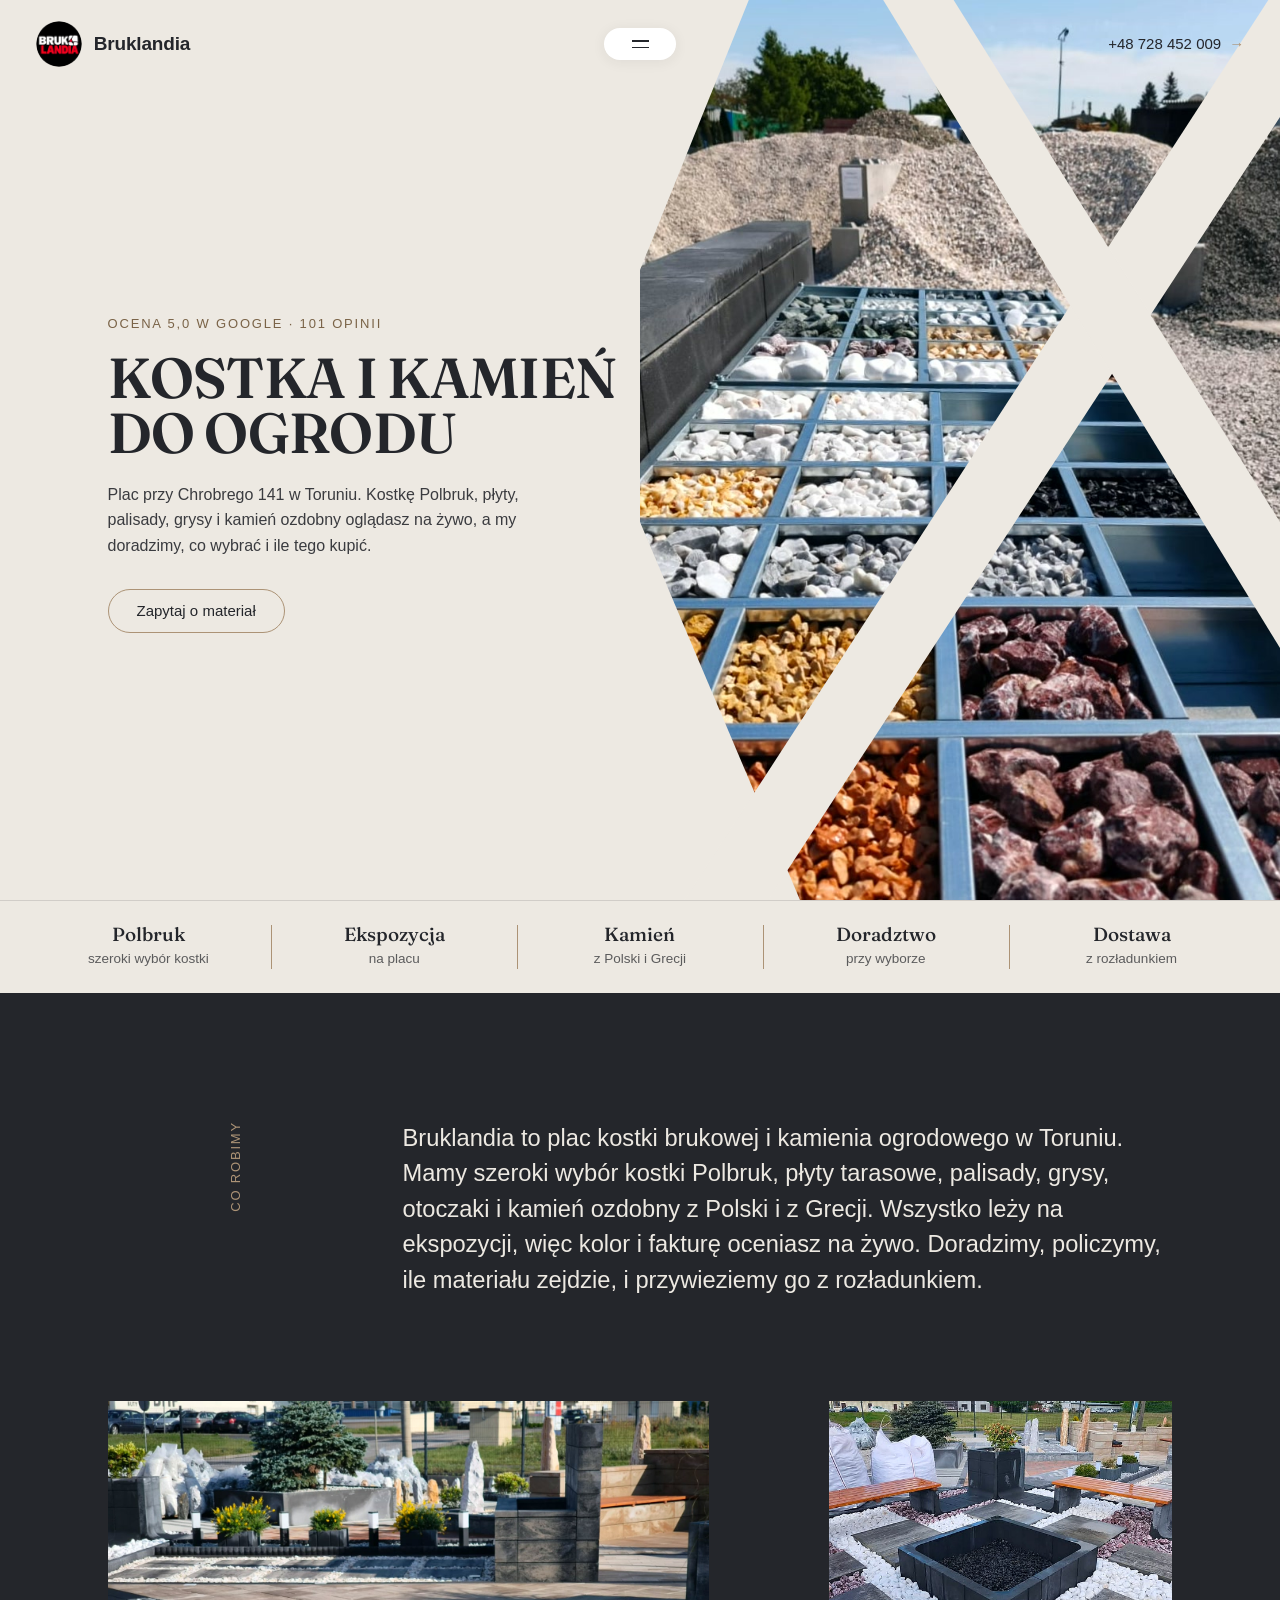
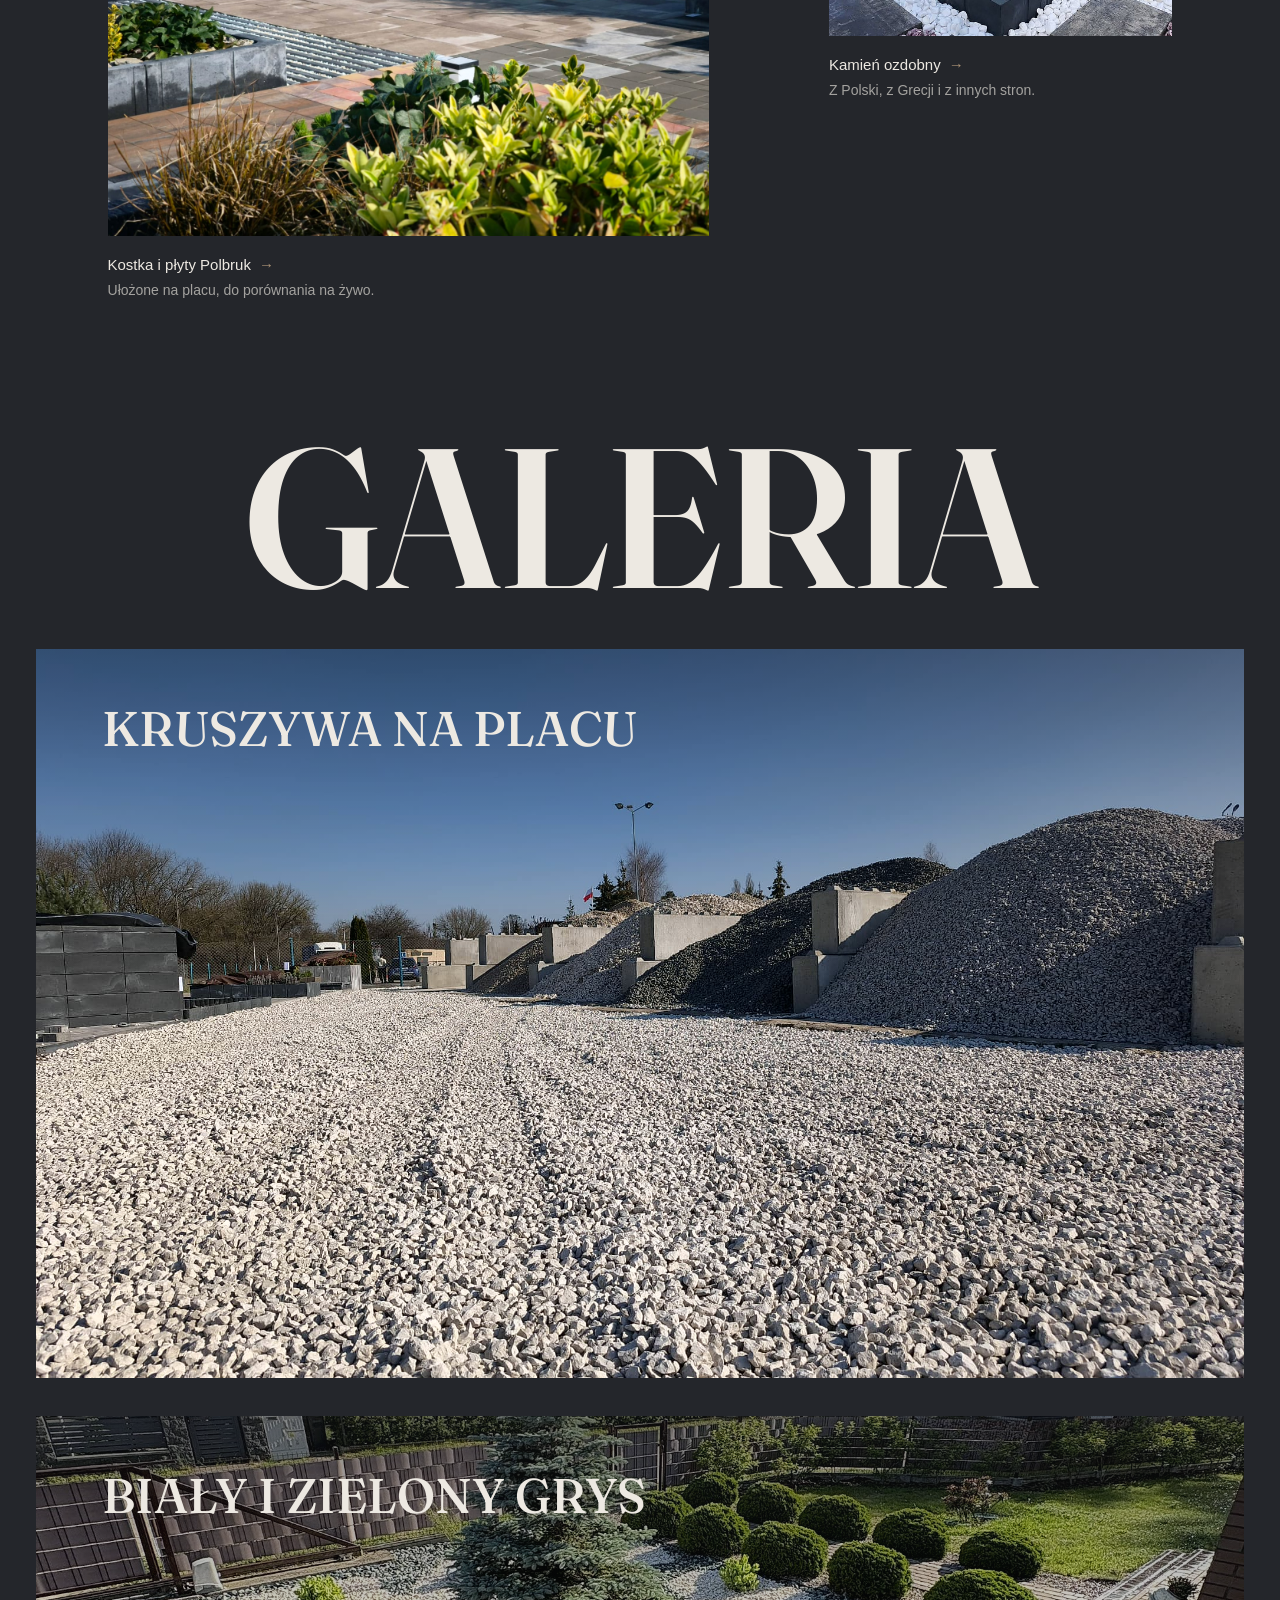
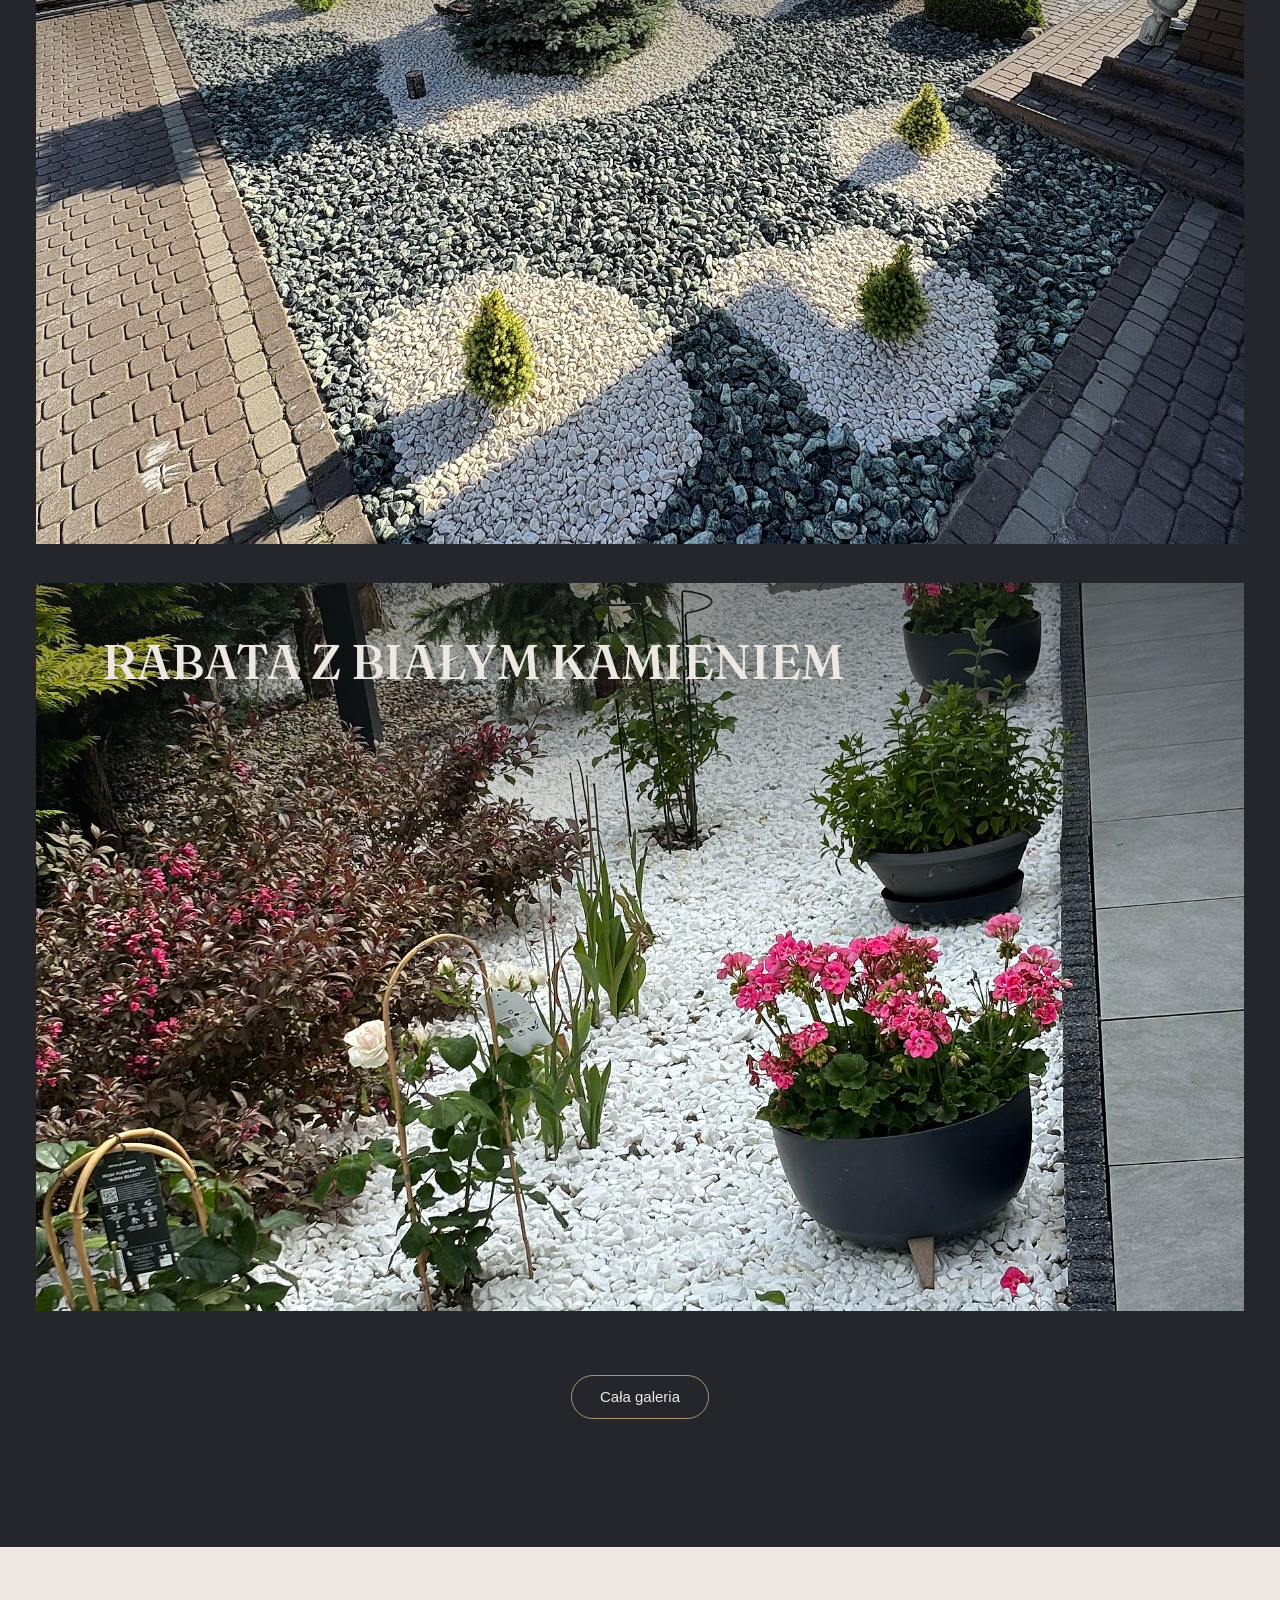
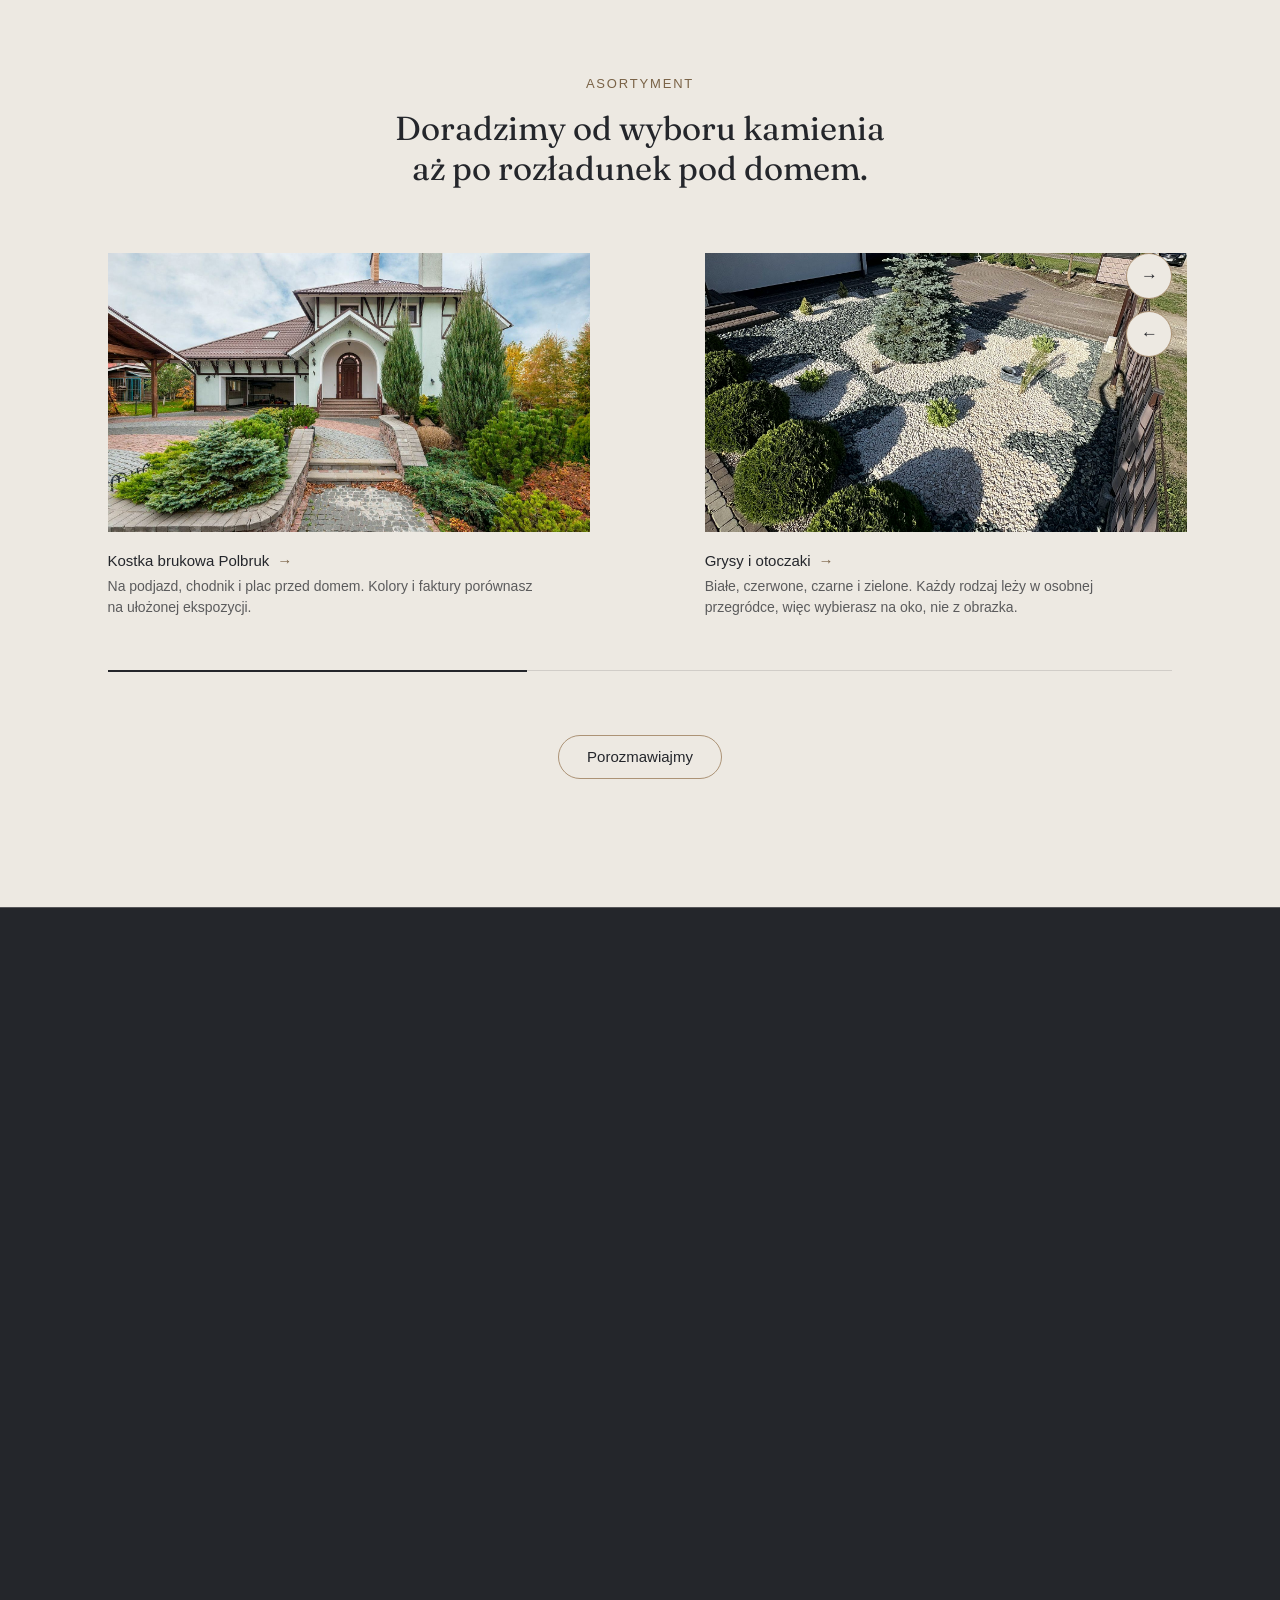
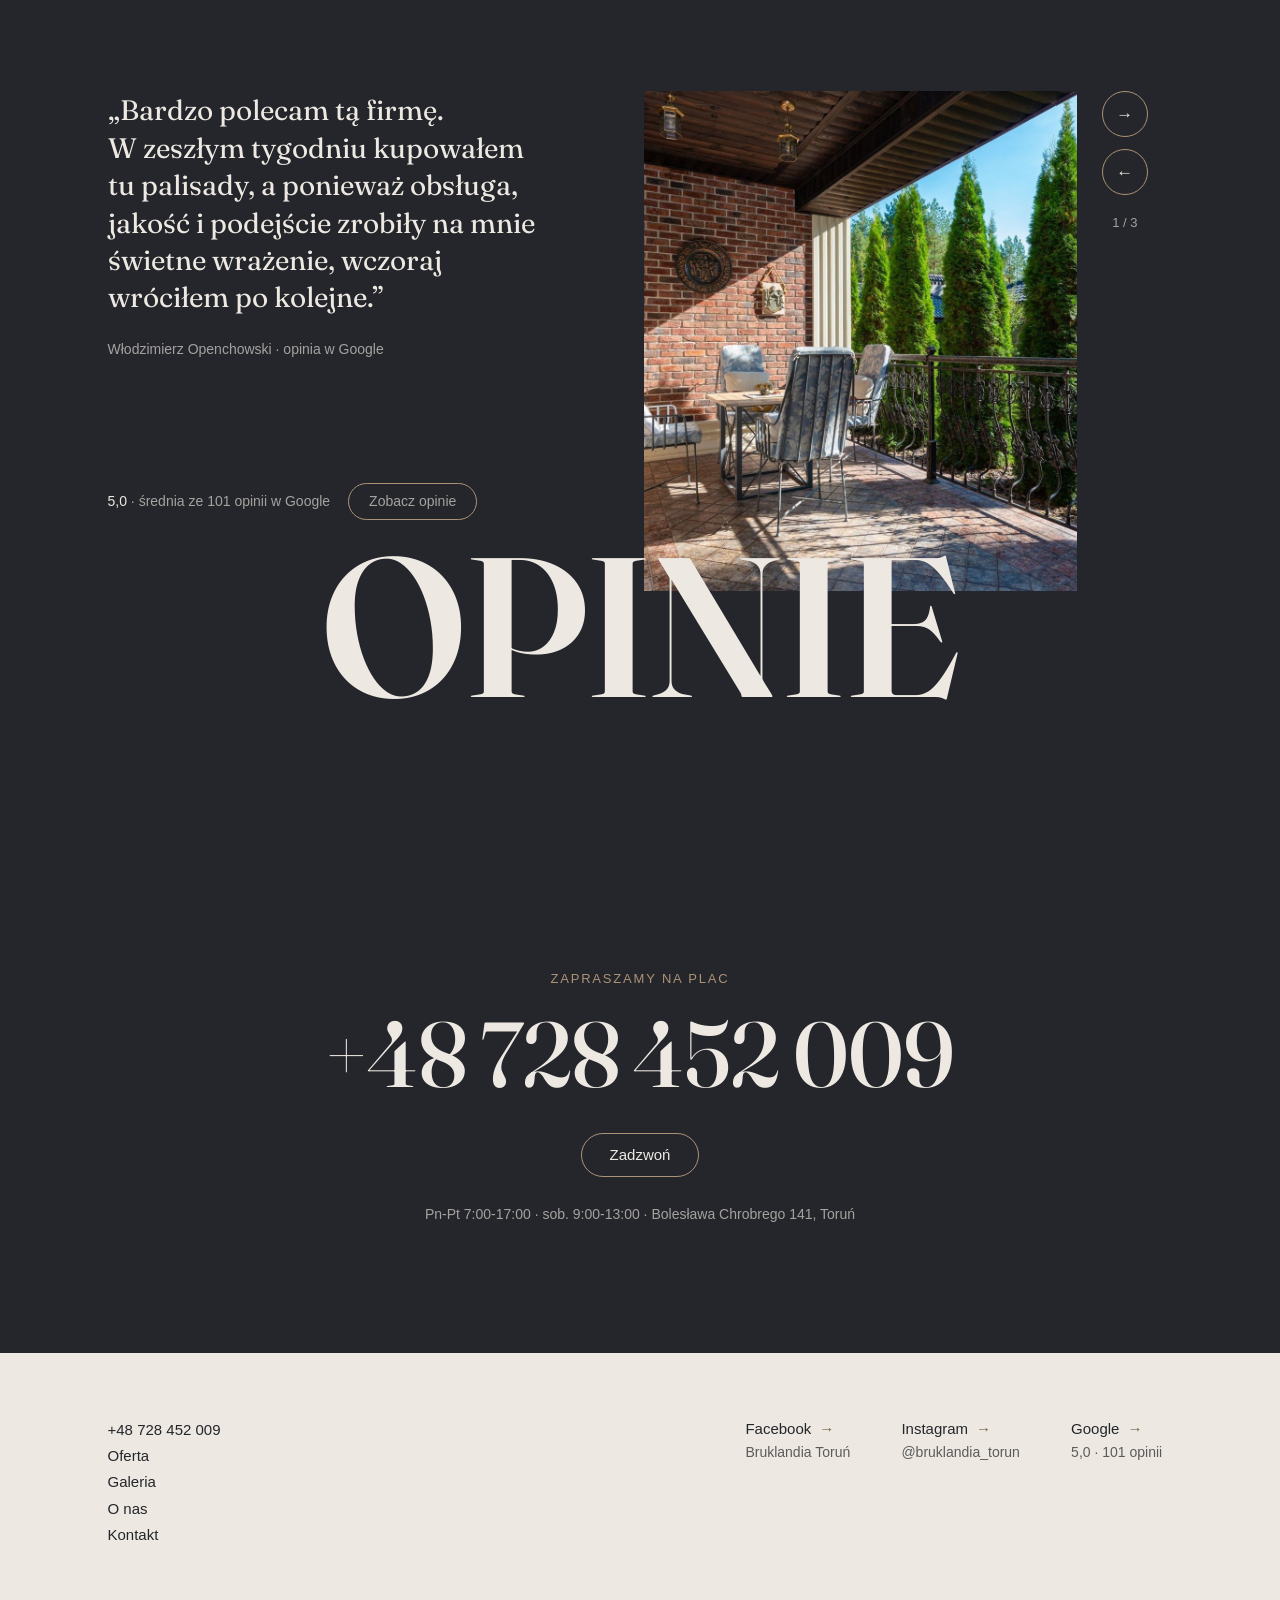
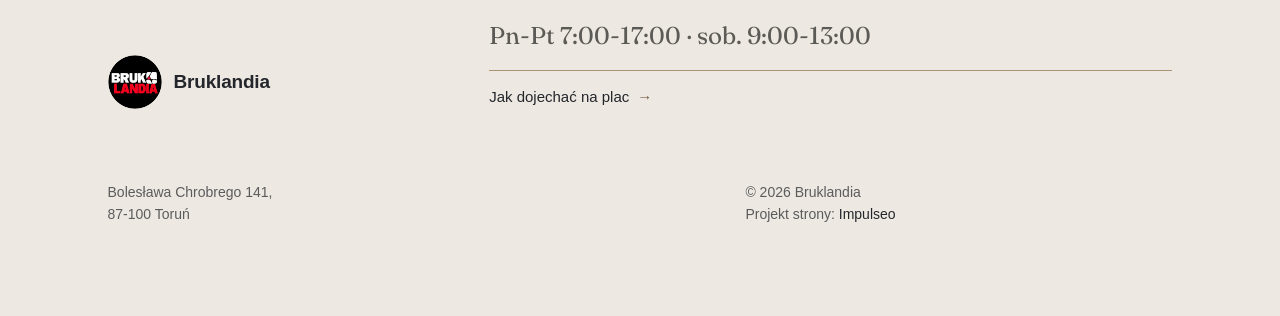
==== commit 58ba09a8: "[claude-edit][cmt:aaa3ebb6-941e-4537-a6b3-47da3e62b800] Przebudowa dema na uklad wzoru klindworthroo" ====
--- a/index.html
+++ b/index.html
@@ -3,235 +3,248 @@
 <head>
 <meta charset="UTF-8">
 <meta name="viewport" content="width=device-width, initial-scale=1.0">
-<title>Bruklandia - Kostka brukowa Polbruk i kamień ogrodowy · Toruń</title>
+<title>Bruklandia - Kostka brukowa Polbruk i kamień ogrodowy · Toruń</title>
 <meta name="description" content="Bruklandia - kostka brukowa Polbruk i kamień ogrodowy w Toruniu, ul. Bolesława Chrobrego 141. Kostka, płyty tarasowe, palisady, grysy, otoczaki i kamień ozdobny do obejrzenia na placu. Doradztwo i dostawa z rozładunkiem.">
-<link rel="canonical" href="https://kris20032.github.io/bruklandia/">
+<link rel="canonical" href="https://impulseo-pl.github.io/bruklandia/">
 <meta name="robots" content="noindex, nofollow">
+<meta name="theme-color" content="#ede9e2">
 <meta property="og:type" content="website">
 <meta property="og:locale" content="pl_PL">
 <meta property="og:site_name" content="Bruklandia">
 <meta property="og:title" content="Bruklandia - Kostka brukowa Polbruk i kamień ogrodowy · Toruń">
 <meta property="og:description" content="Bruklandia - kostka brukowa Polbruk i kamień ogrodowy w Toruniu, ul. Bolesława Chrobrego 141. Kostka, płyty tarasowe, palisady, grysy, otoczaki i kamień ozdobny do obejrzenia na placu. Doradztwo i dostawa z rozładunkiem.">
-<meta property="og:url" content="https://kris20032.github.io/bruklandia/">
-<meta property="og:image" content="https://kris20032.github.io/bruklandia/img/og.jpg">
+<meta property="og:url" content="https://impulseo-pl.github.io/bruklandia/">
+<meta property="og:image" content="https://impulseo-pl.github.io/bruklandia/img/og.jpg">
 <meta property="og:image:width" content="1200">
 <meta property="og:image:height" content="630">
 <meta name="twitter:card" content="summary_large_image">
-<script type="application/ld+json">{"@context": "https://schema.org", "@type": "LocalBusiness", "name": "Bruklandia", "url": "https://kris20032.github.io/bruklandia/", "telephone": "+48728452009", "image": "https://kris20032.github.io/bruklandia/img/og.jpg", "areaServed": "Toruń", "sameAs": ["https://www.facebook.com/p/Bruklandia-Toru%C5%84-61573818707642/", "https://www.instagram.com/bruklandia_torun/", "https://www.google.com/maps?cid=2119143771675908504"]}</script>
+<link rel="icon" href="img/logo.png">
+<script type="application/ld+json">{"@context": "https://schema.org", "@type": "LocalBusiness", "name": "Bruklandia", "url": "https://impulseo-pl.github.io/bruklandia/", "telephone": "+48728452009", "image": "https://impulseo-pl.github.io/bruklandia/img/og.jpg", "address": {"@type": "PostalAddress", "streetAddress": "Bolesława Chrobrego 141", "postalCode": "87-100", "addressLocality": "Toruń", "addressCountry": "PL"}, "geo": {"@type": "GeoCoordinates", "latitude": 53.0409848, "longitude": 18.6276492}, "openingHours": ["Mo-Fr 07:00-17:00", "Sa 09:00-13:00"], "areaServed": "Toruń", "sameAs": ["https://www.facebook.com/p/Bruklandia-Toru%C5%84-61573818707642/", "https://www.instagram.com/bruklandia_torun/", "https://www.google.com/maps?cid=2119143771675908504"]}</script>
 <link rel="preconnect" href="https://fonts.googleapis.com">
 <link rel="preconnect" href="https://fonts.gstatic.com" crossorigin>
-<link href="https://fonts.googleapis.com/css2?family=Space+Grotesk:wght@500;600;700&family=Asap:wght@400;500;600&display=swap" rel="stylesheet">
-<link rel="stylesheet" href="assets/styles.css?v=f1101780">
+<link href="https://fonts.googleapis.com/css2?family=Fraunces:opsz,wght@9..144,400;9..144,500;9..144,600&display=swap" rel="stylesheet">
+<link href="https://api.fontshare.com/v2/css?f[]=satoshi@300,400,500,700&display=swap" rel="stylesheet">
+<link rel="stylesheet" href="assets/styles.css?v=20261013">
 </head>
 <body>
-
-<header class="nav">
-  <div class="wrap nav-inner">
-    <a class="brand brand-has-logo" href="index.html"><img class="brand-logo" src="img/logo.png" alt="Bruklandia" width="400" height="400" decoding="async"></a>
-    <nav class="nav-links">
-      <a href="oferta.html">Oferta</a>
-      <a href="realizacje.html">Realizacje</a>
-      <a href="o-nas.html">O nas</a>
-      <a href="kontakt.html">Kontakt</a>
-      <a href="tel:+48728452009" class="btn btn-accent">Zadzwoń +48 728 452 009</a>
+<header class="hdr">
+  <div class="hdr-in">
+    <a class="brand" href="index.html" aria-label="Bruklandia - strona główna"><img class="brand-logo" src="img/logo.png" alt="Bruklandia logo" width="46" height="46"><span class="brand-name">Bruklandia</span></a>
+    <button class="menu-pill" type="button" data-menu-open aria-controls="menu" aria-expanded="false"><span class="ml"></span><span class="ml"></span><span class="sr">Otwórz menu</span></button>
+    <a class="head-phone" href="tel:+48728452009" aria-label="Telefon: +48 728 452 009"><span class="num ul">+48 728 452 009</span> <span class="arr" aria-hidden="true">→</span></a>
+  </div>
+</header>
+
+<div class="menu" id="menu" role="dialog" aria-modal="true" aria-label="Menu" aria-hidden="true">
+<div class="menu-in">
+  <div class="menu-top">
+    <a class="brand" href="index.html"><img class="brand-logo" src="img/logo.png" alt="" width="46" height="46"><span class="brand-name">Bruklandia</span></a>
+    <button class="menu-pill" type="button" data-menu-close><span class="ml"></span><span class="ml"></span><span class="sr">Zamknij menu</span></button>
+    <a class="btn" href="tel:+48728452009">+48 728 452 009</a>
+  </div>
+  <div class="menu-body">
+    <nav class="menu-main" aria-label="Menu główne">
+      <a class="ul" href="index.html" aria-current="page">Start</a>
+      <a class="ul" href="oferta.html">Oferta</a>
+      <a class="ul" href="realizacje.html">Galeria</a>
+      <a class="ul" href="o-nas.html">O&nbsp;nas</a>
+      <a class="ul" href="kontakt.html">Kontakt</a>
     </nav>
-    <button class="nav-toggle" aria-label="Menu"><span></span><span></span><span></span></button>
-  </div>
-</header>
+    <div class="menu-col">
+      <span class="sub">Asortyment</span>
+      <ul>
+        <li><a class="ul" href="oferta.html#kostka">Kostka brukowa Polbruk</a></li>
+        <li><a class="ul" href="oferta.html#plyty">Płyty tarasowe i&nbsp;palisady</a></li>
+        <li><a class="ul" href="oferta.html#grysy">Grysy i&nbsp;otoczaki</a></li>
+        <li><a class="ul" href="oferta.html#kamien">Kamień ozdobny</a></li>
+        <li><a class="ul" href="oferta.html#projekt">Projekt i&nbsp;wykonanie</a></li>
+      </ul>
+    </div>
+    <div class="menu-col">
+      <span class="sub">Plac</span>
+      <ul>
+        <li><span>Bolesława Chrobrego 141</span></li>
+        <li><span>87-100 Toruń</span></li>
+        <li><span>Pn-Pt 7:00-17:00</span></li>
+        <li><span>Sob. 9:00-13:00</span></li>
+        <li><a href="https://www.google.com/maps?cid=2119143771675908504" target="_blank" rel="noopener"><span class="ul">Jak dojechać</span> <span class="arr" aria-hidden="true">→</span></a></li>
+      </ul>
+    </div>
+  </div>
+  <div class="menu-foot">
+    <div><a href="https://www.facebook.com/p/Bruklandia-Toru%C5%84-61573818707642/" target="_blank" rel="noopener"><span class="ul">Facebook</span> <span class="arr" aria-hidden="true">→</span></a><small>Bruklandia Toruń</small></div>
+    <div><a href="https://www.instagram.com/bruklandia_torun/" target="_blank" rel="noopener"><span class="ul">Instagram</span> <span class="arr" aria-hidden="true">→</span></a><small>@bruklandia_torun</small></div>
+    <div><a href="https://www.google.com/maps?cid=2119143771675908504" target="_blank" rel="noopener"><span class="ul">Google</span> <span class="arr" aria-hidden="true">→</span></a><small>5,0 · 101 opinii</small></div>
+  </div>
+</div>
+</div>
 
 <main>
-<section class="hero-fach">
-  <img class="hf-photo" src="img/hero.jpg" fetchpriority="high" alt="Bruklandia" width="1538" height="1132">
-  <div class="hf-panel">
-    <div class="hf-inner">
-      <span class="hf-kicker">Kostka Polbruk i kamień ogrodowy · Toruń</span>
-      <h1 class="hf-title">Kostka brukowa <em>i kamień do ogrodu</em></h1>
-      <p class="hf-lead">Plac przy Chrobrego 141 w Toruniu. Kostkę, płyty i kamień ozdobny oglądasz na żywo, a my doradzimy, co wybrać i ile tego kupić.</p>
-      <a class="hf-phone" href="tel:+48728452009"><span class="hf-phone-lab">Zadzwoń teraz</span><span class="hf-phone-num"><svg class="ico-tel" width="16" height="16" viewBox="0 0 24 24" fill="none" aria-hidden="true"><path d="M6.6 10.8a15.5 15.5 0 0 0 6.6 6.6l2.2-2.2a1 1 0 0 1 1-.24 11.4 11.4 0 0 0 3.6.58 1 1 0 0 1 1 1V20a1 1 0 0 1-1 1A17 17 0 0 1 3 4a1 1 0 0 1 1-1h3.5a1 1 0 0 1 1 1c0 1.25.2 2.46.58 3.6a1 1 0 0 1-.25 1l-2.23 2.2Z" fill="currentColor"/></svg> +48 728 452 009</span></a>
-      <div class="hf-actions">
-        <a href="kontakt.html" class="btn btn-accent">Zapytaj o materiał <span class="arr">→</span></a>
-        <a href="tel:+48728452009" class="btn btn-ghost hf-ghost">Zadzwoń +48 728 452 009</a>
-      </div>
-      <div class="hf-trust"><svg class="ico-star" width="14" height="14" viewBox="0 0 24 24" style="vertical-align:-2px" aria-hidden="true"><path d="M12 2.8l2.85 5.8 6.4.93-4.63 4.5 1.1 6.37L12 17.4l-5.72 3 1.1-6.37-4.63-4.5 6.4-.93L12 2.8Z" fill="currentColor"/></svg> Ocena 5,0 w Google · 101 opinii</div>
-    </div>
-  </div>
-</section>
-<section class="fach-promise">
+<section class="hero">
+  <div class="hero-txt">
+    <span class="sub">Ocena 5,0 w&nbsp;Google · 101 opinii</span>
+    <h1><span class="ln">Kostka i&nbsp;kamień</span><span class="ln">do ogrodu</span></h1>
+    <p class="hero-lead">Plac przy Chrobrego 141 w&nbsp;Toruniu. Kostkę Polbruk, płyty, palisady, grysy i&nbsp;kamień ozdobny oglądasz na żywo, a&nbsp;my doradzimy, co wybrać i&nbsp;ile tego kupić.</p>
+    <a class="btn" href="kontakt.html">Zapytaj o&nbsp;materiał</a>
+  </div>
+  <figure class="hero-fig"><img src="img/hero.jpg" alt="Grysy i kruszywa w przegródkach na placu Bruklandii w Toruniu" width="1538" height="1132" fetchpriority="high">
+    <svg class="hero-bands" viewBox="0 0 100 100" preserveAspectRatio="none" aria-hidden="true" focusable="false">
+      <polygon points="0,0 17,0 0,30"/>
+      <polygon points="0,100 0,58 25,100"/>
+      <polygon points="7,100 20,100 100,13 100,-2"/>
+      <polygon points="38,0 49,0 100,58 100,72"/>
+    </svg>
+  </figure>
+</section>
+
+<section class="strip" aria-label="Najważniejsze informacje">
+  <div class="strip-in">
+    <div class="it"><div class="k">Polbruk</div><div class="v">szeroki wybór kostki</div></div>
+    <div class="it"><div class="k">Ekspozycja</div><div class="v">na placu</div></div>
+    <div class="it"><div class="k">Kamień</div><div class="v">z&nbsp;Polski i&nbsp;Grecji</div></div>
+    <div class="it"><div class="k">Doradztwo</div><div class="v">przy wyborze</div></div>
+    <div class="it"><div class="k">Dostawa</div><div class="v">z&nbsp;rozładunkiem</div></div>
+  </div>
+</section>
+
+<section class="bg-ink pv over">
   <div class="wrap">
-    <ul class="fp-row reveal"><li>Szeroki wybór Polbruk</li><li>Ekspozycja na placu</li><li>Dostawa z rozładunkiem</li></ul>
-  </div>
-</section>
-<section class="objawy">
+    <div class="intro" data-rv>
+      <span class="vlabel">Co robimy</span>
+      <p class="intro-txt">Bruklandia to plac kostki brukowej i&nbsp;kamienia ogrodowego w&nbsp;Toruniu. Mamy szeroki wybór kostki Polbruk, płyty tarasowe, palisady, grysy, otoczaki i&nbsp;kamień ozdobny z&nbsp;Polski i&nbsp;z&nbsp;Grecji. Wszystko leży na ekspozycji, więc kolor i&nbsp;fakturę oceniasz na żywo. Doradzimy, policzymy, ile materiału zejdzie, i&nbsp;przywieziemy go z&nbsp;rozładunkiem.</p>
+    </div>
+    <div class="duo">
+      <a class="d1" href="oferta.html#kostka" data-rv>
+        <div class="ph"><img src="img/g1.jpg" alt="Ekspozycja nawierzchni z kostki i płyt na placu Bruklandii" width="1518" height="1106" decoding="async"></div>
+        <div class="cap"><span class="cap-t"><span class="ul">Kostka i&nbsp;płyty Polbruk</span><span class="arr" aria-hidden="true">→</span></span><span class="cap-s">Ułożone na placu, do porównania na żywo.</span></div>
+      </a>
+      <a class="d2" href="oferta.html#kamien" data-rv>
+        <div class="ph"><img src="img/about.jpg" alt="Zestawienie białego grysu, płyt i donicy na placu Bruklandii" width="1150" height="1150" decoding="async"></div>
+        <div class="cap"><span class="cap-t"><span class="ul">Kamień ozdobny</span><span class="arr" aria-hidden="true">→</span></span><span class="cap-s">Z&nbsp;Polski, z&nbsp;Grecji i&nbsp;z&nbsp;innych stron.</span></div>
+      </a>
+    </div>
+  </div>
+</section>
+
+<section class="gal-sec bg-ink pv over" style="padding-top:0">
+  <h2 class="huge" data-rv>Galeria</h2>
+  <div class="wrap-w pv-list">
+    <a class="pv-item" href="realizacje.html" data-rv>
+      <div class="ph"><img src="img/g4.jpg" alt="Hałdy kruszyw na placu Bruklandii przy Chrobrego 141" width="2048" height="1536" loading="lazy" decoding="async"></div>
+      <h3 class="pv-t">Kruszywa na placu</h3>
+    </a>
+    <a class="pv-item" href="realizacje.html" data-rv>
+      <div class="ph"><img src="img/g2.jpg" alt="Ogród klienta wysypany białym i zielonym grysem" width="1800" height="1200" loading="lazy" decoding="async"></div>
+      <h3 class="pv-t">Biały i&nbsp;zielony grys</h3>
+    </a>
+    <a class="pv-item" href="realizacje.html" data-rv>
+      <div class="ph"><img src="img/g3.jpg" alt="Rabata z białym kamieniem i donicami z kwiatami w ogrodzie klienta" width="1800" height="2400" loading="lazy" decoding="async" style="object-position:50% 58%"></div>
+      <h3 class="pv-t">Rabata z&nbsp;białym kamieniem</h3>
+    </a>
+  </div>
+  <div class="btn-row"><a class="btn" href="realizacje.html">Cała galeria</a></div>
+</section>
+
+<section class="bg-beige pv over">
+  <div class="wrap as-head" data-rv>
+    <span class="sub">Asortyment</span>
+    <h2>Doradzimy od wyboru kamienia aż po rozładunek pod domem.</h2>
+  </div>
+  <div class="slider container" data-slider>
+    <div class="slider-arws"><button class="arw" type="button" data-dir="next" aria-label="Dalej">→</button><button class="arw" type="button" data-dir="prev" aria-label="Wstecz">←</button></div>
+    <div class="as-track" data-track>
+      <a class="as-it" href="oferta.html#kostka">
+        <div class="ph"><img src="img/g9.jpg" alt="Kostka brukowa na podjeździe przed domem (zdjęcie poglądowe)" width="1600" height="1068" loading="lazy" decoding="async"></div>
+        <div class="cap"><span class="cap-t"><span class="ul">Kostka brukowa Polbruk</span><span class="arr" aria-hidden="true">→</span></span><span class="cap-s">Na podjazd, chodnik i&nbsp;plac przed domem. Kolory i&nbsp;faktury porównasz na ułożonej ekspozycji.</span></div>
+      </a>
+      <a class="as-it" href="oferta.html#grysy">
+        <div class="ph"><img src="img/g5.jpg" alt="Biały i zielony grys w ogrodzie klienta" width="1800" height="1200" loading="lazy" decoding="async"></div>
+        <div class="cap"><span class="cap-t"><span class="ul">Grysy i&nbsp;otoczaki</span><span class="arr" aria-hidden="true">→</span></span><span class="cap-s">Białe, czerwone, czarne i&nbsp;zielone. Każdy rodzaj leży w&nbsp;osobnej przegródce, więc wybierasz na oko, nie z&nbsp;obrazka.</span></div>
+      </a>
+      <a class="as-it" href="oferta.html#kamien">
+        <div class="ph"><img src="img/g10.jpg" alt="Bryły kamienia w ogrodzie (zdjęcie poglądowe)" width="1600" height="1066" loading="lazy" decoding="async"></div>
+        <div class="cap"><span class="cap-t"><span class="ul">Kamień ozdobny i&nbsp;mała architektura</span><span class="arr" aria-hidden="true">→</span></span><span class="cap-s">Kamień z&nbsp;Polski i&nbsp;z&nbsp;Grecji, większe bryły do ogrodu i&nbsp;donice w&nbsp;gotowych zestawieniach.</span></div>
+      </a>
+      <a class="as-it" href="oferta.html#plyty">
+        <div class="ph"><img src="img/s-palisady.jpg" alt="Palisady i kostka ułożona w okrąg (zdjęcie poglądowe)" width="1600" height="1066" loading="lazy" decoding="async"></div>
+        <div class="cap"><span class="cap-t"><span class="ul">Płyty tarasowe i&nbsp;palisady</span><span class="arr" aria-hidden="true">→</span></span><span class="cap-s">Płyty na taras i&nbsp;ścieżki, palisady na rabaty, skarpy i&nbsp;schodki.</span></div>
+      </a>
+      <a class="as-it" href="oferta.html#projekt">
+        <div class="ph"><img src="img/g8.jpg" alt="Ścieżka z kostki w ogrodzie (zdjęcie poglądowe)" width="1880" height="1294" loading="lazy" decoding="async"></div>
+        <div class="cap"><span class="cap-t"><span class="ul">Projekt i&nbsp;wykonanie nawierzchni</span><span class="arr" aria-hidden="true">→</span></span><span class="cap-s">Nie chcesz układać sam? Pomożemy zaprojektować nawierzchnię i&nbsp;zajmiemy się wykonaniem.</span></div>
+      </a>
+    </div>
+    <div class="bar" aria-hidden="true"><i></i></div>
+  </div>
+  <div class="btn-row"><a class="btn" href="kontakt.html">Porozmawiajmy</a></div>
+</section>
+
+<section class="stopklatka" id="podjazd" aria-label="Podjazd z płyt"><div class="stk-bg" style="background-image:url(img/g6.jpg)" role="img" aria-label="Podjazd z jasnych płyt przed nowoczesnym domem (zdjęcie poglądowe)"></div></section>
+
+<section class="opinie bg-ink pv over" style="padding-top:clamp(40px,5vw,70px)">
+  <div class="wrap" data-fade>
+    <div class="op">
+      <div class="op-quotes">
+        <div class="op-stack">
+        <div class="op-q" data-slide><blockquote>„Bardzo polecam tą firmę. W&nbsp;zeszłym tygodniu kupowałem tu palisady, a&nbsp;ponieważ obsługa, jakość i&nbsp;podejście zrobiły na mnie świetne wrażenie, wczoraj wróciłem po kolejne.”</blockquote><p class="op-auth">Włodzimierz Openchowski · opinia w&nbsp;Google</p></div>
+        <div class="op-q" data-slide><blockquote>„Bardzo polecam Bruklandię. Szukałam kamyczków ozdobnych do ogrodu i&nbsp;trafiłam właśnie tutaj. Duży wybór, wszystko można obejrzeć na miejscu, a&nbsp;obsługa naprawdę pomocna i&nbsp;konkretna, ceny korzystne.”</blockquote><p class="op-auth">Natalia Szabla · opinia w&nbsp;Google</p></div>
+        <div class="op-q" data-slide><blockquote>„Dostawa kostki brukowej została zrealizowana terminowo i&nbsp;zgodnie z&nbsp;ustaleniami. Materiał dotarł w&nbsp;idealnym stanie, starannie zabezpieczony do transportu.”</blockquote><p class="op-auth">Sylwia Brzozowska · opinia w&nbsp;Google</p></div>
+        </div>
+        <div class="op-meta"><span><b>5,0</b> · średnia ze 101 opinii w&nbsp;Google</span><a class="btn op-google" href="https://www.google.com/maps?cid=2119143771675908504" target="_blank" rel="noopener">Zobacz opinie</a></div>
+      </div>
+      <div class="op-imgs">
+      <div class="ph" data-slide-img><img src="img/t-taras.jpg" alt="Taras z kostki brukowej przy domu (zdjęcie poglądowe)" width="1600" height="1068" loading="lazy" decoding="async"></div>
+      <div class="ph" data-slide-img><img src="img/g7.jpg" alt="Ogród klienta z białym i zielonym grysem wokół świerka" width="1800" height="2400" loading="lazy" decoding="async"></div>
+      <div class="ph" data-slide-img><img src="img/t-patio.jpg" alt="Patio z kostki brukowej w ogrodzie (zdjęcie poglądowe)" width="1600" height="1064" loading="lazy" decoding="async"></div>
+      </div>
+      <div class="op-nav"><button class="arw" type="button" data-go="next" aria-label="Następna opinia">→</button><button class="arw" type="button" data-go="prev" aria-label="Poprzednia opinia">←</button><span class="op-count" data-count>1 / 3</span></div>
+    </div>
+  </div>
+  <h2 class="huge op-word" data-rv>Opinie</h2>
+</section>
+
+<section class="cta bg-ink pv">
+  <div class="wrap" data-rv>
+    <span class="sub">Zapraszamy na plac</span>
+    <a class="cta-phone" href="tel:+48728452009">+48 728 452 009</a>
+    <div><a class="btn" href="tel:+48728452009">Zadzwoń</a></div>
+    <div class="cta-info">Pn-Pt 7:00-17:00 · sob. 9:00-13:00 · Bolesława Chrobrego 141, Toruń</div>
+  </div>
+</section>
+</main>
+
+<footer class="ftr">
   <div class="wrap">
-    <div class="head reveal">
-      <span class="eyebrow">Asortyment</span>
-      <h2>Czego szukasz?</h2>
-      <p>Zadzwoń i powiedz, co urządzasz - podpowiemy, co wziąć i ile.</p>
-    </div>
-    <div class="obj-grid">
-      <a class="obj-tile reveal" href="kontakt.html"><span class="ot-row"><span class="ot-name">Kostka na podjazd</span><span class="ot-arr" aria-hidden="true">→</span></span></a>
-      <a class="obj-tile reveal" href="kontakt.html"><span class="ot-row"><span class="ot-name">Płyty na taras</span><span class="ot-arr" aria-hidden="true">→</span></span></a>
-      <a class="obj-tile reveal" href="kontakt.html"><span class="ot-row"><span class="ot-name">Palisady</span><span class="ot-arr" aria-hidden="true">→</span></span></a>
-      <a class="obj-tile reveal" href="kontakt.html"><span class="ot-row"><span class="ot-name">Grys biały</span><span class="ot-arr" aria-hidden="true">→</span></span></a>
-      <a class="obj-tile reveal" href="kontakt.html"><span class="ot-row"><span class="ot-name">Otoczaki</span><span class="ot-arr" aria-hidden="true">→</span></span></a>
-      <a class="obj-tile reveal" href="kontakt.html"><span class="ot-row"><span class="ot-name">Kamień ozdobny</span><span class="ot-arr" aria-hidden="true">→</span></span></a>
-    </div>
-  </div>
-</section>
-<section class="opinie-mini" aria-label="Opinie klientów">
-  <div class="wrap">
-    <div class="om-row">
-      <div class="om-item reveal"><blockquote>„Bardzo polecam tą firmę.”</blockquote><span class="om-autor">Włodzimierz Openchowski</span></div>
-      <div class="om-item reveal"><blockquote>„Bardzo polecam Bruklandię.”</blockquote><span class="om-autor">Natalia Szabla</span></div>
-      <div class="om-item reveal"><blockquote>„Dostawa kostki brukowej została zrealizowana terminowo i zgodnie z ustaleniami.”</blockquote><span class="om-autor">Sylwia Brzozowska</span></div>
-    </div>
-  </div>
-</section>
-<section class="gateways-band">
-  <div class="wrap">
-    <div class="gateways">
-      <a href="oferta.html" class="gateway reveal"><img src="img/g1.jpg" alt="Kostka brukowa Polbruk" loading="lazy" width="1518" height="1106" decoding="async"><span class="g-ttl">Kostka brukowa Polbruk</span></a>
-      <a href="oferta.html" class="gateway reveal"><img src="img/g2.jpg" alt="Grysy i otoczaki" loading="lazy" width="1800" height="1200" decoding="async"><span class="g-ttl">Grysy i otoczaki</span></a>
-      <a href="oferta.html" class="gateway reveal"><img src="img/g3.jpg" alt="Kamień ozdobny i mała architektura" loading="lazy" width="1800" height="2400" decoding="async"><span class="g-ttl">Kamień ozdobny i mała architektura</span></a>
-    </div>
-  </div>
-</section>
-<section class="proces proces-os fachowcy">
-  <div class="wrap proc-grid">
-    <div class="proc-side">
-      <div class="head reveal">
-        <span class="eyebrow">Jak pracujemy</span>
-        <h2>Od wyboru do dostawy pod dom</h2>
-        <p>Od pierwszego telefonu do rozładunku pod Twoim domem - krok po kroku.</p>
-      </div>
-      <div class="proc-count" aria-hidden="true"><span class="pc-cur">01</span><span class="pc-all">/ 04</span></div>
-      <div class="proc-bar" aria-hidden="true"><i></i></div>
-      <p class="proc-now" aria-hidden="true">Wpadasz na plac</p>
-    </div>
-    <ol class="proces-line">
-      <li class="reveal"><span class="pno">01</span><h3>Wpadasz na plac</h3><p>Przy Chrobrego 141 kostka, płyty i kamień leżą na ekspozycji. Możesz też najpierw zadzwonić i opisać, co planujesz.</p></li>
-      <li class="reveal"><span class="pno">02</span><h3>Dobieramy materiał</h3><p>Podpowiemy, co sprawdzi się na podjeździe, tarasie albo rabacie i ile materiału naprawdę zejdzie.</p></li>
-      <li class="reveal"><span class="pno">03</span><h3>Ustalamy zamówienie</h3><p>Ilości, cena i termin odbioru albo dostawy. Wszystko jasne, zanim zapłacisz.</p></li>
-      <li class="reveal"><span class="pno">04</span><h3>Dostawa</h3><p>Kostkę i kamień przywozimy pod wskazany adres i rozładowujemy na miejscu.</p></li>
-    </ol>
-  </div>
-</section>
-<section>
-  <div class="wrap">
-    <div class="head reveal">
-      <span class="eyebrow">Galeria</span>
-      <h2>Z naszego placu i z ogrodów</h2>
-      <p>Ekspozycja przy Chrobrego 141, ogrody ze zdjęć dodanych przez klientów do opinii i przykłady nawierzchni z kostki.</p>
-    </div>
-    <div class="gallery">
-      <div class="tile t-two3 reveal"><img src="img/g4.jpg" alt="Kruszywa na placu" loading="lazy" width="2048" height="1536" decoding="async"><div class="cap">Kruszywa na placu</div></div>
-      <div class="tile t-third reveal"><img src="img/g5.jpg" alt="Biały i zielony grys" loading="lazy" width="1800" height="1200" decoding="async"><div class="cap">Biały i zielony grys</div></div>
-      <div class="tile t-third reveal"><img src="img/g6.jpg" alt="Przykład: podjazd z kostki" loading="lazy" width="1600" height="1068" decoding="async"><div class="cap">Przykład: podjazd z kostki</div></div>
-      <div class="tile t-third reveal"><img src="img/g7.jpg" alt="Ogród przed domem" loading="lazy" width="1800" height="2400" decoding="async"><div class="cap">Ogród przed domem</div></div>
-      <div class="tile t-third reveal"><img src="img/g8.jpg" alt="Przykład: ścieżka w ogrodzie" loading="lazy" width="1880" height="1294" decoding="async"><div class="cap">Przykład: ścieżka w ogrodzie</div></div>
-    </div>
-    <div style="margin-top:var(--space-7)" class="reveal"><a href="realizacje.html" class="btn btn-accent">Pełna galeria <span class="arr">→</span></a></div>
-  </div>
-</section>
-<section class="fach-uslugi">
-  <div class="wrap">
-    <div class="head reveal">
-      <span class="eyebrow">Asortyment</span>
-      <h2>Co znajdziesz na placu</h2>
-      <p>Wszystko to leży na placu przy Chrobrego 141. Szczegóły każdej pozycji znajdziesz w zakładce Oferta.</p>
-    </div>
-    <ul class="fu-list">
-      <li class="fu-row reveal"><div class="fu-name">Kostka brukowa Polbruk</div><div class="fu-desc">Na podjazd, chodnik i plac przed domem. Kolory porównasz na ekspozycji.</div><a class="fu-cta" href="kontakt.html">Zapytaj <span class="arr">→</span></a></li>
-      <li class="fu-row reveal"><div class="fu-name">Grysy i otoczaki</div><div class="fu-desc">Białe, czerwone, czarne i zielone, każdy rodzaj w osobnej przegródce.</div><a class="fu-cta" href="kontakt.html">Zapytaj <span class="arr">→</span></a></li>
-      <li class="fu-row reveal"><div class="fu-name">Kamień ozdobny i mała architektura</div><div class="fu-desc">Kamień z Polski i Grecji, większe bryły do ogrodu i donice.</div><a class="fu-cta" href="kontakt.html">Zapytaj <span class="arr">→</span></a></li>
-      <li class="fu-row reveal"><div class="fu-name">Płyty tarasowe i palisady</div><div class="fu-desc">Płyty na taras i ścieżki, palisady na rabaty i skarpy.</div><a class="fu-cta" href="kontakt.html">Zapytaj <span class="arr">→</span></a></li>
-      <li class="fu-row reveal"><div class="fu-name">Projekt i wykonanie nawierzchni</div><div class="fu-desc">Pomożemy zaprojektować nawierzchnię i zajmiemy się wykonaniem.</div><a class="fu-cta" href="kontakt.html">Zapytaj <span class="arr">→</span></a></li>
-    </ul>
-    <div style="margin-top:var(--space-7)" class="reveal"><a href="oferta.html" class="btn btn-ghost">Pełna oferta <span class="arr">→</span></a></div>
-  </div>
-</section>
-<section class="stopklatka" aria-hidden="true">
-  <div class="stk-bg" style="background-image:url(img/g9.jpg)"></div>
-</section>
-<section class="opinie">
-  <div class="wrap">
-    <div class="head center reveal">
-      <span class="eyebrow">Opinie</span>
-      <h2>Co mówią klienci</h2>
-    </div>
-    <p class="op-meta reveal"><span class="g-badge"><svg class="gb-ico" viewBox="0 0 24 24" width="18" height="18" aria-hidden="true"><path fill="#4285F4" d="M22.56 12.25c0-.78-.07-1.53-.2-2.25H12v4.26h5.92c-.26 1.37-1.04 2.53-2.21 3.31v2.77h3.57c2.08-1.92 3.28-4.74 3.28-8.09z"/><path fill="#34A853" d="M12 23c2.97 0 5.46-.98 7.28-2.66l-3.57-2.77c-.98.66-2.23 1.06-3.71 1.06-2.86 0-5.29-1.93-6.16-4.53H2.18v2.84C3.99 20.53 7.7 23 12 23z"/><path fill="#FBBC05" d="M5.84 14.09c-.22-.66-.35-1.36-.35-2.09s.13-1.43.35-2.09V7.07H2.18C1.43 8.55 1 10.22 1 12s.43 3.45 1.18 4.93l2.85-2.22.81-.62z"/><path fill="#EA4335" d="M12 5.38c1.62 0 3.06.56 4.21 1.64l3.15-3.15C17.45 2.09 14.97 1 12 1 7.7 1 3.99 3.47 2.18 7.07l3.66 2.84c.87-2.6 3.3-4.53 6.16-4.53z"/></svg><b class="gb-ocena">5,0</b><svg class="gb-stars" viewBox="0 0 90 18" width="74" height="14.8" aria-hidden="true"><g fill="currentColor" opacity=".26"><path transform="translate(0,0)" d="M9 1.6l2.2 4.46 4.92.72-3.56 3.47.84 4.9L9 12.74l-4.4 2.31.84-4.9L1.88 6.68l4.92-.72L9 1.6Z"/><path transform="translate(18,0)" d="M9 1.6l2.2 4.46 4.92.72-3.56 3.47.84 4.9L9 12.74l-4.4 2.31.84-4.9L1.88 6.68l4.92-.72L9 1.6Z"/><path transform="translate(36,0)" d="M9 1.6l2.2 4.46 4.92.72-3.56 3.47.84 4.9L9 12.74l-4.4 2.31.84-4.9L1.88 6.68l4.92-.72L9 1.6Z"/><path transform="translate(54,0)" d="M9 1.6l2.2 4.46 4.92.72-3.56 3.47.84 4.9L9 12.74l-4.4 2.31.84-4.9L1.88 6.68l4.92-.72L9 1.6Z"/><path transform="translate(72,0)" d="M9 1.6l2.2 4.46 4.92.72-3.56 3.47.84 4.9L9 12.74l-4.4 2.31.84-4.9L1.88 6.68l4.92-.72L9 1.6Z"/></g><clipPath id="gs1000"><rect x="0" y="0" width="90.0" height="18"/></clipPath><g fill="#FBBC04" clip-path="url(#gs1000)"><path transform="translate(0,0)" d="M9 1.6l2.2 4.46 4.92.72-3.56 3.47.84 4.9L9 12.74l-4.4 2.31.84-4.9L1.88 6.68l4.92-.72L9 1.6Z"/><path transform="translate(18,0)" d="M9 1.6l2.2 4.46 4.92.72-3.56 3.47.84 4.9L9 12.74l-4.4 2.31.84-4.9L1.88 6.68l4.92-.72L9 1.6Z"/><path transform="translate(36,0)" d="M9 1.6l2.2 4.46 4.92.72-3.56 3.47.84 4.9L9 12.74l-4.4 2.31.84-4.9L1.88 6.68l4.92-.72L9 1.6Z"/><path transform="translate(54,0)" d="M9 1.6l2.2 4.46 4.92.72-3.56 3.47.84 4.9L9 12.74l-4.4 2.31.84-4.9L1.88 6.68l4.92-.72L9 1.6Z"/><path transform="translate(72,0)" d="M9 1.6l2.2 4.46 4.92.72-3.56 3.47.84 4.9L9 12.74l-4.4 2.31.84-4.9L1.88 6.68l4.92-.72L9 1.6Z"/></g></svg><span class="gb-txt">101 opinii w Google</span></span></p>
-    <p class="op-meta reveal"><a class="op-google" href="https://www.google.com/maps?cid=2119143771675908504" target="_blank" rel="noopener"><svg class="op-g-ico" viewBox="0 0 24 24" width="17" height="17" aria-hidden="true"><path fill="#4285F4" d="M22.56 12.25c0-.78-.07-1.53-.2-2.25H12v4.26h5.92c-.26 1.37-1.04 2.53-2.21 3.31v2.77h3.57c2.08-1.92 3.28-4.74 3.28-8.09z"/><path fill="#34A853" d="M12 23c2.97 0 5.46-.98 7.28-2.66l-3.57-2.77c-.98.66-2.23 1.06-3.71 1.06-2.86 0-5.29-1.93-6.16-4.53H2.18v2.84C3.99 20.53 7.7 23 12 23z"/><path fill="#FBBC05" d="M5.84 14.09c-.22-.66-.35-1.36-.35-2.09s.13-1.43.35-2.09V7.07H2.18C1.43 8.55 1 10.22 1 12s.43 3.45 1.18 4.93l2.85-2.22.81-.62z"/><path fill="#EA4335" d="M12 5.38c1.62 0 3.06.56 4.21 1.64l3.15-3.15C17.45 2.09 14.97 1 12 1 7.7 1 3.99 3.47 2.18 7.07l3.66 2.84c.87-2.6 3.3-4.53 6.16-4.53z"/></svg><span>Zobacz opinie w Google</span><span class="arr">→</span></a></p>
-    <div class="opinie-grid">
-      <figure class="op-card reveal"><span class="op-star"><svg class="ico-star" width="14" height="14" viewBox="0 0 24 24" style="vertical-align:-2px" aria-hidden="true"><path d="M12 2.8l2.85 5.8 6.4.93-4.63 4.5 1.1 6.37L12 17.4l-5.72 3 1.1-6.37-4.63-4.5 6.4-.93L12 2.8Z" fill="currentColor"/></svg><svg class="ico-star" width="14" height="14" viewBox="0 0 24 24" style="vertical-align:-2px" aria-hidden="true"><path d="M12 2.8l2.85 5.8 6.4.93-4.63 4.5 1.1 6.37L12 17.4l-5.72 3 1.1-6.37-4.63-4.5 6.4-.93L12 2.8Z" fill="currentColor"/></svg><svg class="ico-star" width="14" height="14" viewBox="0 0 24 24" style="vertical-align:-2px" aria-hidden="true"><path d="M12 2.8l2.85 5.8 6.4.93-4.63 4.5 1.1 6.37L12 17.4l-5.72 3 1.1-6.37-4.63-4.5 6.4-.93L12 2.8Z" fill="currentColor"/></svg><svg class="ico-star" width="14" height="14" viewBox="0 0 24 24" style="vertical-align:-2px" aria-hidden="true"><path d="M12 2.8l2.85 5.8 6.4.93-4.63 4.5 1.1 6.37L12 17.4l-5.72 3 1.1-6.37-4.63-4.5 6.4-.93L12 2.8Z" fill="currentColor"/></svg><svg class="ico-star" width="14" height="14" viewBox="0 0 24 24" style="vertical-align:-2px" aria-hidden="true"><path d="M12 2.8l2.85 5.8 6.4.93-4.63 4.5 1.1 6.37L12 17.4l-5.72 3 1.1-6.37-4.63-4.5 6.4-.93L12 2.8Z" fill="currentColor"/></svg></span><blockquote>Bardzo polecam tą firmę. W zeszłym tygodniu kupowałem tu palisady, a ponieważ obsługa, jakość i podejście zrobiły na mnie świetne wrażenie, wczoraj wróciłem po kolejne.</blockquote><span class="op-autor">Włodzimierz Openchowski</span></figure>
-      <figure class="op-card reveal"><span class="op-star"><svg class="ico-star" width="14" height="14" viewBox="0 0 24 24" style="vertical-align:-2px" aria-hidden="true"><path d="M12 2.8l2.85 5.8 6.4.93-4.63 4.5 1.1 6.37L12 17.4l-5.72 3 1.1-6.37-4.63-4.5 6.4-.93L12 2.8Z" fill="currentColor"/></svg><svg class="ico-star" width="14" height="14" viewBox="0 0 24 24" style="vertical-align:-2px" aria-hidden="true"><path d="M12 2.8l2.85 5.8 6.4.93-4.63 4.5 1.1 6.37L12 17.4l-5.72 3 1.1-6.37-4.63-4.5 6.4-.93L12 2.8Z" fill="currentColor"/></svg><svg class="ico-star" width="14" height="14" viewBox="0 0 24 24" style="vertical-align:-2px" aria-hidden="true"><path d="M12 2.8l2.85 5.8 6.4.93-4.63 4.5 1.1 6.37L12 17.4l-5.72 3 1.1-6.37-4.63-4.5 6.4-.93L12 2.8Z" fill="currentColor"/></svg><svg class="ico-star" width="14" height="14" viewBox="0 0 24 24" style="vertical-align:-2px" aria-hidden="true"><path d="M12 2.8l2.85 5.8 6.4.93-4.63 4.5 1.1 6.37L12 17.4l-5.72 3 1.1-6.37-4.63-4.5 6.4-.93L12 2.8Z" fill="currentColor"/></svg><svg class="ico-star" width="14" height="14" viewBox="0 0 24 24" style="vertical-align:-2px" aria-hidden="true"><path d="M12 2.8l2.85 5.8 6.4.93-4.63 4.5 1.1 6.37L12 17.4l-5.72 3 1.1-6.37-4.63-4.5 6.4-.93L12 2.8Z" fill="currentColor"/></svg></span><blockquote>Bardzo polecam Bruklandię. Szukałam kamyczków ozdobnych do ogrodu i trafiłam właśnie tutaj. Duży wybór, wszystko można obejrzeć na miejscu, a obsługa naprawdę pomocna i konkretna, ceny korzystne.</blockquote><span class="op-autor">Natalia Szabla</span></figure>
-      <figure class="op-card reveal"><span class="op-star"><svg class="ico-star" width="14" height="14" viewBox="0 0 24 24" style="vertical-align:-2px" aria-hidden="true"><path d="M12 2.8l2.85 5.8 6.4.93-4.63 4.5 1.1 6.37L12 17.4l-5.72 3 1.1-6.37-4.63-4.5 6.4-.93L12 2.8Z" fill="currentColor"/></svg><svg class="ico-star" width="14" height="14" viewBox="0 0 24 24" style="vertical-align:-2px" aria-hidden="true"><path d="M12 2.8l2.85 5.8 6.4.93-4.63 4.5 1.1 6.37L12 17.4l-5.72 3 1.1-6.37-4.63-4.5 6.4-.93L12 2.8Z" fill="currentColor"/></svg><svg class="ico-star" width="14" height="14" viewBox="0 0 24 24" style="vertical-align:-2px" aria-hidden="true"><path d="M12 2.8l2.85 5.8 6.4.93-4.63 4.5 1.1 6.37L12 17.4l-5.72 3 1.1-6.37-4.63-4.5 6.4-.93L12 2.8Z" fill="currentColor"/></svg><svg class="ico-star" width="14" height="14" viewBox="0 0 24 24" style="vertical-align:-2px" aria-hidden="true"><path d="M12 2.8l2.85 5.8 6.4.93-4.63 4.5 1.1 6.37L12 17.4l-5.72 3 1.1-6.37-4.63-4.5 6.4-.93L12 2.8Z" fill="currentColor"/></svg><svg class="ico-star" width="14" height="14" viewBox="0 0 24 24" style="vertical-align:-2px" aria-hidden="true"><path d="M12 2.8l2.85 5.8 6.4.93-4.63 4.5 1.1 6.37L12 17.4l-5.72 3 1.1-6.37-4.63-4.5 6.4-.93L12 2.8Z" fill="currentColor"/></svg></span><blockquote>Dostawa kostki brukowej została zrealizowana terminowo i zgodnie z ustaleniami. Materiał dotarł w idealnym stanie, starannie zabezpieczony do transportu.</blockquote><span class="op-autor">Sylwia Brzozowska</span></figure>
-    </div>
-  </div>
-</section>
-<section class="faq-klinika">
-  <div class="wrap">
-    <div class="head center reveal">
-      <span class="eyebrow">Częste pytania</span>
-      <h2>Dobrze wiedzieć</h2>
-    </div>
-    <div class="faq-list">
-      <details class="faq-item reveal"><summary>Czy mogę obejrzeć kostkę i kamień przed zakupem?</summary><p>Tak. Na placu przy Chrobrego 141 leży ekspozycja nawierzchni, a grysy i otoczaki stoją w osobnych przegródkach. Kolor i fakturę ocenisz na żywo.</p></details>
-      <details class="faq-item reveal"><summary>Czy dowozicie materiał?</summary><p>Tak. Kostkę i kamień przywozimy pod wskazany adres i rozładowujemy na miejscu. Termin ustalamy przy zamówieniu.</p></details>
-      <details class="faq-item reveal"><summary>Czy pomagacie dobrać materiał?</summary><p>Tak. Powiedz, co urządzasz i jaką masz powierzchnię, a podpowiemy, co się sprawdzi i ile materiału zejdzie.</p></details>
-      <details class="faq-item reveal"><summary>Czy zajmujecie się też ułożeniem nawierzchni?</summary><p>Tak. Pomagamy zaprojektować nawierzchnię, dobieramy materiał i zajmujemy się wykonaniem. Szczegóły ustalisz telefonicznie.</p></details>
-    </div>
-  </div>
-</section>
-<section class="cta">
-  <div class="wrap">
-    <div class="reveal">
-      <span class="eyebrow">Zapraszamy</span>
-      <h2>Zobacz kostkę i kamień na żywo</h2>
-      <p>Plac przy Chrobrego 141 jest otwarty od poniedziałku do soboty. Chcesz najpierw zapytać o konkretny materiał? Wystarczy telefon.</p>
-    </div>
-    <div class="cta-actions reveal">
-      <a href="kontakt.html" class="btn btn-light">Zapytaj o materiał <span class="arr">→</span></a>
-      <a href="tel:+48728452009" class="btn btn-ghost btn-ghost-cta">+48 728 452 009</a>
-    </div>
-  </div>
-</section>
-</main>
-
-<footer>
-  <div class="wrap">
-    <div class="foot-grid">
-      <div class="foot-brand">
-        <div class="name">Bruklandia</div>
-        <p>Plac przy Chrobrego 141 w Toruniu. Kostkę, płyty i kamień ozdobny oglądasz na żywo, a my doradzimy, co wybrać i ile tego kupić.</p>
-      </div>
-      <div class="foot-col">
-        <h4>Nawigacja</h4>
-        <a href="oferta.html">Oferta</a>
-        <a href="realizacje.html">Realizacje</a>
-        <a href="o-nas.html">O nas</a>
-        <a href="kontakt.html">Kontakt</a>
-      </div>
-      <div class="foot-col">
-        <h4>Kontakt</h4>
-        <a href="tel:+48728452009">+48 728 452 009</a>
-        <p>Bolesława Chrobrego 141, 87-100 Toruń</p>
-        <a href="https://www.google.com/maps?cid=2119143771675908504" target="_blank" rel="noopener">Jak dojechać →</a>
-      <div class="foot-soc">
-        <a class="soc" href="https://www.facebook.com/p/Bruklandia-Toru%C5%84-61573818707642/" target="_blank" rel="noopener" aria-label="Facebook - Bruklandia"><svg viewBox="0 0 24 24" aria-hidden="true" focusable="false"><path d="M9.101 23.691v-7.98H6.627v-3.667h2.474v-1.58c0-4.085 1.848-5.978 5.858-5.978.401 0 .955.042 1.468.103a8.68 8.68 0 0 1 1.141.195v3.325a8.623 8.623 0 0 0-.653-.036 26.805 26.805 0 0 0-.733-.009c-.707 0-1.259.096-1.675.309a1.686 1.686 0 0 0-.679.622c-.258.42-.374.995-.374 1.752v1.297h3.919l-.386 2.103-.287 1.564h-3.246v8.245C19.396 23.238 24 18.179 24 12.044c0-6.627-5.373-12-12-12s-12 5.373-12 12c0 5.628 3.874 10.35 9.101 11.647Z" fill="currentColor"/></svg></a>
-        <a class="soc" href="https://www.instagram.com/bruklandia_torun/" target="_blank" rel="noopener" aria-label="Instagram - Bruklandia"><svg viewBox="0 0 24 24" aria-hidden="true" focusable="false"><path d="M7.0301.084c-1.2768.0602-2.1487.264-2.911.5634-.7888.3075-1.4575.72-2.1228 1.3877-.6652.6677-1.075 1.3368-1.3802 2.127-.2954.7638-.4956 1.6365-.552 2.914-.0564 1.2775-.0689 1.6882-.0626 4.947.0062 3.2586.0206 3.6671.0825 4.9473.061 1.2765.264 2.1482.5635 2.9107.308.7889.72 1.4573 1.388 2.1228.6679.6655 1.3365 1.0743 2.1285 1.38.7632.295 1.6361.4961 2.9134.552 1.2773.056 1.6884.069 4.9462.0627 3.2578-.0062 3.668-.0207 4.9478-.0814 1.28-.0607 2.147-.2652 2.9098-.5633.7889-.3086 1.4578-.72 2.1228-1.3881.665-.6682 1.0745-1.3378 1.3795-2.1284.2957-.7632.4966-1.636.552-2.9124.056-1.2809.0692-1.6898.063-4.948-.0063-3.2583-.021-3.6668-.0817-4.9465-.0607-1.2797-.264-2.1487-.5633-2.9117-.3084-.7889-.72-1.4568-1.3876-2.1228C21.2982 1.33 20.628.9208 19.8378.6165 19.074.321 18.2017.1197 16.9244.0645 15.6471.0093 15.236-.005 11.977.0014 8.718.0076 8.31.0215 7.0301.0839m.1402 21.6932c-1.17-.0509-1.8053-.2453-2.2287-.408-.5606-.216-.96-.4771-1.3819-.895-.422-.4178-.6811-.8186-.9-1.378-.1644-.4234-.3624-1.058-.4171-2.228-.0595-1.2645-.072-1.6442-.079-4.848-.007-3.2037.0053-3.583.0607-4.848.05-1.169.2456-1.805.408-2.2282.216-.5613.4762-.96.895-1.3816.4188-.4217.8184-.6814 1.3783-.9003.423-.1651 1.0575-.3614 2.227-.4171 1.2655-.06 1.6447-.072 4.848-.079 3.2033-.007 3.5835.005 4.8495.0608 1.169.0508 1.8053.2445 2.228.408.5608.216.96.4754 1.3816.895.4217.4194.6816.8176.9005 1.3787.1653.4217.3617 1.056.4169 2.2263.0602 1.2655.0739 1.645.0796 4.848.0058 3.203-.0055 3.5834-.061 4.848-.051 1.17-.245 1.8055-.408 2.2294-.216.5604-.4763.96-.8954 1.3814-.419.4215-.8181.6811-1.3783.9-.4224.1649-1.0577.3617-2.2262.4174-1.2656.0595-1.6448.072-4.8493.079-3.2045.007-3.5825-.006-4.848-.0608M16.953 5.5864A1.44 1.44 0 1 0 18.39 4.144a1.44 1.44 0 0 0-1.437 1.4424M5.8385 12.012c.0067 3.4032 2.7706 6.1557 6.173 6.1493 3.4026-.0065 6.157-2.7701 6.1506-6.1733-.0065-3.4032-2.771-6.1565-6.174-6.1498-3.403.0067-6.156 2.771-6.1496 6.1738M8 12.0077a4 4 0 1 1 4.008 3.9921A3.9996 3.9996 0 0 1 8 12.0077" fill="currentColor"/></svg></a>
-        <a class="soc" href="https://www.google.com/maps?cid=2119143771675908504" target="_blank" rel="noopener" aria-label="Google - Bruklandia"><svg viewBox="0 0 24 24" aria-hidden="true" focusable="false"><path d="M12.48 10.92v3.28h7.84c-.24 1.84-.853 3.187-1.787 4.133-1.147 1.147-2.933 2.4-6.053 2.4-4.827 0-8.6-3.893-8.6-8.72s3.773-8.72 8.6-8.72c2.6 0 4.507 1.027 5.907 2.347l2.307-2.307C18.747 1.44 16.133 0 12.48 0 5.867 0 .307 5.387.307 12s5.56 12 12.173 12c3.573 0 6.267-1.173 8.373-3.36 2.16-2.16 2.84-5.213 2.84-7.667 0-.76-.053-1.467-.173-2.053H12.48z" fill="currentColor"/></svg></a>
-      </div>
-      </div>
-    </div>
-    <div class="foot-bot">
-      <span>© 2026 Bruklandia</span>
-      <span>Projekt strony: <a class="foot-credit" href="https://impulseo.pl" target="_blank" rel="noopener">Impulseo</a></span>
+    <div class="ftr-top">
+      <ul class="ftr-list">
+        <li><a class="ul" href="tel:+48728452009">+48 728 452 009</a></li>
+        <li><a class="ul" href="oferta.html">Oferta</a></li>
+        <li><a class="ul" href="realizacje.html">Galeria</a></li>
+        <li><a class="ul" href="o-nas.html">O&nbsp;nas</a></li>
+        <li><a class="ul" href="kontakt.html">Kontakt</a></li>
+      </ul>
+      <div class="ftr-soc">
+        <div><a class="soc" href="https://www.facebook.com/p/Bruklandia-Toru%C5%84-61573818707642/" target="_blank" rel="noopener" aria-label="Facebook - Bruklandia Toruń"><span class="ul">Facebook</span> <span class="arr" aria-hidden="true">→</span></a><small>Bruklandia Toruń</small></div>
+        <div><a class="soc" href="https://www.instagram.com/bruklandia_torun/" target="_blank" rel="noopener" aria-label="Instagram - bruklandia_torun"><span class="ul">Instagram</span> <span class="arr" aria-hidden="true">→</span></a><small>@bruklandia_torun</small></div>
+        <div><a class="soc" href="https://www.google.com/maps?cid=2119143771675908504" target="_blank" rel="noopener" aria-label="Google - Bruklandia"><span class="ul">Google</span> <span class="arr" aria-hidden="true">→</span></a><small>5,0 · 101 opinii</small></div>
+      </div>
+    </div>
+    <div class="ftr-mid">
+      <a class="brand" href="index.html"><img class="brand-logo" src="img/logo.png" alt="Bruklandia logo" width="54" height="54"><span>Bruklandia</span></a>
+      <div>
+        <div class="ftr-hours">Pn-Pt 7:00-17:00 · sob. 9:00-13:00</div>
+        <a class="ftr-dir" href="https://www.google.com/maps?cid=2119143771675908504" target="_blank" rel="noopener"><span class="ul">Jak dojechać na plac</span> <span class="arr" aria-hidden="true">→</span></a>
+      </div>
+    </div>
+    <div class="ftr-bot">
+      <address style="font-style:normal">Bolesława Chrobrego 141,<br>87-100 Toruń</address>
+      <div><span>© 2026 Bruklandia</span><br><span>Projekt strony: <a class="foot-credit" href="https://impulseo.pl" target="_blank" rel="noopener">Impulseo</a></span></div>
     </div>
   </div>
 </footer>
-<div class="sticky-call"><a class="sc-call" href="tel:+48728452009"><svg class="ico-tel" width="16" height="16" viewBox="0 0 24 24" fill="none" aria-hidden="true"><path d="M6.6 10.8a15.5 15.5 0 0 0 6.6 6.6l2.2-2.2a1 1 0 0 1 1-.24 11.4 11.4 0 0 0 3.6.58 1 1 0 0 1 1 1V20a1 1 0 0 1-1 1A17 17 0 0 1 3 4a1 1 0 0 1 1-1h3.5a1 1 0 0 1 1 1c0 1.25.2 2.46.58 3.6a1 1 0 0 1-.25 1l-2.23 2.2Z" fill="currentColor"/></svg> Zadzwoń</a><a class="sc-quote" href="kontakt.html">Zapytaj o materiał</a></div>
+
+<div class="sticky-call"><a class="sc-call" href="tel:+48728452009">Zadzwoń: +48 728 452 009</a><a class="sc-quote" href="kontakt.html">Dojazd</a></div>
 <div class="demo-wazne" data-do="2026-10-19" data-cykl="3" hidden><svg class="dw-ico" width="13" height="13" viewBox="0 0 24 24" fill="none" aria-hidden="true"><circle cx="12" cy="12" r="8.6" stroke="currentColor" stroke-width="1.8"/><path d="M12 7.2V12l3.3 2" stroke="currentColor" stroke-width="1.8" stroke-linecap="round"/></svg><span class="dw-txt"></span></div>
-
-<script src="assets/main.js"></script>
+<script src="assets/main.js?v=20261013"></script>
 </body>
 </html>
--- a/assets/styles.css
+++ b/assets/styles.css
@@ -1,1849 +1,418 @@
-/* ============================================================
-   STOLBASZ — premium, architektoniczny B2B fit-out
-   Jasna paleta, zero brązu. System wg premium-web-craft.
-   Projekt strony: Impulseo (impulseo.pl)
-   ============================================================ */
-
+/* Bruklandia - układ według wzoru wskazanego przez zespół (klindworthroofing.com), 13.10.2026.
+   Beż + grafit + piaskowy akcent, duży szeryf w nagłówkach, menu w „pigułce", wielkie słowa sekcji,
+   slider asortymentu, opinie ze zdjęciem, telefon jako wielkie CTA. */
 :root{
-  /* PALETA — jasna, architektoniczna, chłodna */
-  --paper:#F4F5F7;          /* główne tło */
-  --paper-2:#E6E8EC;        /* sekcje alternatywne (chłodny jasny szary) */
-  --paper-3:#E6E8EC;        /* delikatne wypełnienia */
-  --ink:#16181C;            /* tekst główny — chłodny grafit */
-  --ink-soft:#282C32;       /* nagłówki drugorzędne */
-  --muted:#6A7079;          /* tekst poboczny */
-  --line:rgba(22,24,28,.12);/* hairline */
-  --accent:#D62828;         /* stonowany petrol-slate — jedyny akcent */
-  --accent-d:#A81E1E;
-  --accent-soft:rgba(214,40,40,.10);
-  --dark:#16181C;           /* sekcje ciemne (stopka/CTA) */
-
-  /* HOVER ZDJĘĆ — JEDEN standard dla całego silnika (decyzja K. 04.08.2026, artefakt z wariantami).
-     AKTUALNE (K.+Szymon 09.08.2026, wybór z artefaktu 6 wariantów): zoom 1.05 przy 1.4s -
-     przy tak długim czasie mocniejszy kadr NIE skacze, tylko „oddycha". Poprzedni standard
-     (1.02 / .55s z 04.08) odbierany jako dynamiczny i szybki.
-     Spoczynek lekko przygaszony, ale TYLKO tam, gdzie jest mysz (@media hover:hover) —
-     na telefonie zdjęcia zostają w pełnej jasności. */
-  --img-zoom:1.05;                   /* K.+Szymon 09.08: wariant F z artefaktu porównawczego */
-  --img-rest:brightness(.95) saturate(.99);
-  --img-hot:brightness(1.06) saturate(1.05);
-  --img-dur:1.4s;                    /* K.+Szymon 09.08 (wariant F): powoli = elegancko */
-  --img-ease:cubic-bezier(.16,.84,.44,1);  /* miękki ogon, efekt „oddychania" */
-
-  /* ODSTĘPY — skala 4/8 */
-  --space-1:4px; --space-2:8px; --space-3:12px; --space-4:16px; --space-5:24px;
-  --space-6:32px; --space-7:48px; --space-8:64px; --space-9:96px; --space-10:128px;
-
-  /* TYPOGRAFIA — fluid clamp() (skala podbita 16.07.2026: większe, czytelniejsze litery — uwaga Adama) */
-  --text-sm:clamp(.9rem,.87rem + .12vw,1rem);
-  --text-base:clamp(1.08rem,1.04rem + .18vw,1.2rem);
-  --text-lg:clamp(1.24rem,1.15rem + .34vw,1.44rem);
-  --text-h3:clamp(1.34rem,1.22rem + .55vw,1.66rem);
-  --text-h2:clamp(2.1rem,1.66rem + 2.1vw,3.1rem);
-  --text-h1:clamp(2.9rem,2.1rem + 4vw,5.1rem);
-
-  /* PROMIENIE — architektoniczne, raczej ostre */
-  --r-sm:3px; --r-md:6px; --r-lg:10px;
-
-  /* RUCH */
-  --ease:cubic-bezier(.25,.46,.45,.94); --dur:.24s;
-
-  /* CIENIE — miękkie, warstwowe */
-  --sh-sm:0 1px 2px rgba(16,24,32,.04), 0 2px 8px rgba(16,24,32,.05);
-  --sh-md:0 2px 6px rgba(16,24,32,.05), 0 12px 28px -8px rgba(16,24,32,.12);
-  --sh-lg:0 6px 14px rgba(16,24,32,.07), 0 26px 56px -18px rgba(16,24,32,.22);
-
-  --hairline:1px solid var(--line);
-
-  --font-display:'Space Grotesk','Inter',sans-serif;
-  --font-body:'Asap','Inter',sans-serif;
-}
-
-*{box-sizing:border-box;margin:0;padding:0}
-html{scroll-behavior:smooth}
-body{
-  font-family:var(--font-body);
-  font-size:var(--text-base);
-  line-height:1.65;
-  color:var(--ink);
-  background:var(--paper);
-  -webkit-font-smoothing:antialiased;
-  text-rendering:optimizeLegibility;
-}
-img{max-width:100%;height:auto;display:block}  /* height:auto = width/height z atrybutów trzyma proporcje (TOP#12) */
+  --beige:#ede9e2; --beige-2:#e3ddd3; --ink:#24262b; --ink-2:#2c2e34;
+  --tan:#ac9376; --tan-d:#7a6347; --tan-big:#9a7f60;
+  --txt-mut:#5b5b5c; --txt-dim:rgba(237,233,226,.64);
+  --line-d:rgba(237,233,226,.16); --line-l:rgba(36,38,43,.14);
+  --accent:var(--tan); --accent-d:var(--tan-d);
+  --paper:var(--beige);
+  --serif:"Fraunces",Georgia,"Times New Roman",serif;
+  --sans:"Satoshi","Helvetica Neue",Arial,sans-serif;
+  --ease:cubic-bezier(.16,.84,.44,1);
+  --img-zoom:1.05; --img-dur:1.4s; --img-ease:cubic-bezier(.16,.84,.44,1);
+  --nav-h:88px;
+  --pad:clamp(20px,8.4vw,120px);
+  --pad-w:clamp(16px,2.8vw,40px);
+}
+*,*::before,*::after{box-sizing:border-box}
+html{-webkit-text-size-adjust:100%}
+body{margin:0;font-family:var(--sans);font-size:16px;line-height:1.6;color:var(--ink);background:var(--beige);-webkit-font-smoothing:antialiased;-moz-osx-font-smoothing:grayscale}
+img{display:block;max-width:100%;height:auto}
 a{color:inherit;text-decoration:none}
-
-.wrap{width:min(92%,1180px);margin-inline:auto}
-section{padding-block:clamp(52px,6.5vw,96px)}
-
-h1,h2,h3{font-family:var(--font-display);font-weight:700;line-height:1.08;letter-spacing:-.02em;color:var(--ink)}
-h1{font-size:var(--text-h1);letter-spacing:-.035em}
-h2{font-size:var(--text-h2);letter-spacing:-.025em}
-h3{font-size:var(--text-h3)}
-/* MIARA — długość wiersza. WCAG 2.2 SC 1.4.8: max 80 znaków; Butterick: 45–90.
-   68ch daje realnie 72–78 znaków polskiego tekstu, czyli z zapasem pod granicą.
-   Wcześniej limit miał TYLKO <p> — <li>, <blockquote> i <dd> nie miały żadnego,
-   i to jedyny powód, dla którego 23 bloki na dwóch oddanych stronach jadą po
-   83–106 znaków w wierszu (pomiar 07.08.2026, bramka `miara`).
-   ⚠️ Listy i definicje ograniczamy TYLKO bez klasy: `ul`/`ol` z klasą to u nas
-   układ (siatki kafli, menu), a nie tekst ciągły — tam miarę wyznacza układ. */
-/* 60ch, nie 68ch (K. 10.08): po zmianie fontów na węższe kroje (DM Sans i spółka)
-   w 68ch mieściło się ~90 znaków - bramka pikselowa słusznie zgłaszała przekroczenie
-   granicy 80. Pomiar na żywej przeglądarce: 60ch = 90 znaków, 53ch = ~78 znaków, czyli normę WCAG 1.4.8. */
-:root{ --miara:53ch }
-p{max-width:min(100%,var(--miara))}
-blockquote,
-ul:not([class])>li, ol:not([class])>li,
-dl:not([class])>dd{max-width:min(100%,var(--miara))}
-
-/* ⚠️ Świadomie BEZ wyjątku `.tile p,.card p,.svc p{max-width:none}`, choć nasuwa się sam:
-   te akapity BYŁY już ograniczone (stare `p{max-width:65ch}`), więc „wyjątek" nie odblokowałby
-   niczego nowego — tylko ROZLUŹNIŁ stan sprzed zmiany na wszystkich demach naraz.
-   `figcaption` żadna z reguł wyżej nie dotyczy, więc też nie potrzebuje zwolnienia. */
-
-/* ŁAMANIE. `balance` wyrównuje długości wierszy w nagłówku, `pretty` pilnuje ostatniego
-   wiersza akapitu, żeby nie został w nim jeden wyraz. Obsługiwane od Chrome 117 /
-   Safari 17.5; starsze przeglądarki po prostu ignorują tę własność.
-   `text-wrap:pretty` nie występowało dotąd ANI RAZ w silniku ani w repo klientów. */
-h1,h2,h3,.lead,.lede{text-wrap:balance}
-p,li,blockquote,dd{text-wrap:pretty}
-
-.eyebrow{
-  font-family:var(--font-body);
-  font-size:var(--text-sm);
-  font-weight:600;
-  letter-spacing:.18em;
-  text-transform:uppercase;
-  color:var(--accent);
-  display:inline-flex;align-items:center;gap:var(--space-3);
-}
-/* flex:none + margin-top = kreska trzyma się PIERWSZEJ linii. Wcześniej align-items:center
-   centrowało ją względem całego bloku i przy zawinięciu (długi kicker typu
-   „…WNĘTRZ · LESZNO · OD 2019") druga linia lądowała z brzydkim wcięciem. */
-.eyebrow{align-items:flex-start}
-.eyebrow>*,.eyebrow{text-wrap:balance}   /* dlugi kicker lamal sie na sierote typu samo „2019" w drugiej linii */
-.eyebrow::before{content:"";width:28px;height:1px;background:var(--accent);display:inline-block;flex:none;margin-top:.62em}
-
-.muted{color:var(--muted)}
-.lead{font-size:var(--text-lg);line-height:1.55;color:var(--ink-soft);max-width:50ch}
-
-/* ---------- BUTTONS ---------- */
-.btn{
-  display:inline-flex;align-items:center;gap:var(--space-2);
-  font-weight:600;font-size:var(--text-sm);letter-spacing:.02em;
-  padding:var(--space-4) var(--space-6);
-  border-radius:var(--r-sm);
-  transition:transform var(--dur) var(--ease),box-shadow var(--dur) var(--ease),background var(--dur) var(--ease);
-  cursor:pointer;border:1px solid transparent;
-}
-.btn-accent{background:var(--accent);color:#fff;box-shadow:var(--sh-sm)}
-.btn-accent:hover{background:var(--accent-d);transform:translateY(-2px);box-shadow:var(--sh-md)}
-.btn-accent:active{transform:translateY(0);box-shadow:var(--sh-sm)}
-.btn-ghost{background:transparent;color:var(--ink);border-color:var(--line)}
-.btn-ghost:hover{border-color:var(--accent);color:var(--accent);transform:translateY(-2px)}
-.btn-light{background:#fff;color:var(--ink);box-shadow:var(--sh-sm)}
-.btn-light:hover{transform:translateY(-2px);box-shadow:var(--sh-md)}
-.btn .arr{transition:transform var(--dur) var(--ease)}
-.btn:hover .arr{transform:translateX(4px)}
-
-/* ---------- NAV ---------- */
-.nav{
-  position:sticky;top:0;z-index:50;
-  background:color-mix(in srgb,var(--paper) 88%,transparent);
-  backdrop-filter:saturate(140%) blur(10px);
-  border-bottom:var(--hairline);
-}
-.nav-inner{display:flex;align-items:center;justify-content:space-between;gap:var(--space-5);height:72px}
-/* ANTY-NACHODZENIE (K. 05.08.2026): długa nazwa firmy + przycisk z pełnym numerem nie mieściły się w pasku
-   i flex ściskał linki PONIŻEJ ich treści - "Kontakt" wchodził na ramkę "Zadzwoń +48 ...". Teraz ustępuje
-   nazwa marki (skrót wielokropkiem), a menu i przycisk nigdy się nie kurczą ani nie zachodzą na siebie. */
-.brand{display:flex;flex-direction:column;line-height:1;min-width:0;flex:0 1 auto}
-.brand .name{font-family:var(--font-display);font-weight:800;font-size:1.35rem;letter-spacing:.04em;white-space:nowrap;overflow:hidden;text-overflow:ellipsis}
-.brand .sub{font-size:.62rem;letter-spacing:.34em;text-transform:uppercase;color:var(--muted);margin-top:5px;white-space:nowrap;overflow:hidden;text-overflow:ellipsis}
-.nav-links{display:flex;align-items:center;gap:var(--space-6);flex:0 0 auto}
-.nav-links a{font-size:var(--text-sm);font-weight:500;color:var(--ink-soft);position:relative;padding-block:4px;white-space:nowrap;transition:color var(--dur) var(--ease)}
-.nav-links a::after{content:"";position:absolute;left:0;bottom:0;width:0;height:1.5px;background:var(--accent);transition:width var(--dur) var(--ease)}
-.nav-links a:hover,.nav-links a.active{color:var(--ink)}
-.nav-links a:hover::after,.nav-links a.active::after{width:100%}
-.nav-links .btn{padding:var(--space-2) var(--space-5)}
-/* przyciski w nav: właściwy kolor (przebij .nav-links a) + bez podkreślenia */
-.nav-links a.btn-accent{color:#fff}
-.nav-links a.btn-ghost,.nav-links a.btn-light{color:var(--ink)}
-/* CTA w pasku: NIE podkreślenie spod linków menu, ale ten sam przelatujący błysk,
-   co na wszystkich innych przyciskach (zgłoszenie K. 13.08.2026 - „na hero jest efekt
-   światła przechodzącego przez przycisk, na navbarze go nie ma, a mają być identyczne").
-   Reguła `.nav-links a::after` jest silniejsza od `.btn::after`, więc trzeba jej
-   geometrię wyzerować i wpisać połysk z nazwy - samo `display:none` gasiło efekt. */
-.nav-links a.btn::after{
-  display:block;content:"";position:absolute;inset:0;z-index:-1;pointer-events:none;
-  width:auto;height:auto;border-radius:inherit;   /* kasuje geometrię podkreślenia (width:0;height:1.5px) */
-  background:linear-gradient(100deg,transparent 32%,rgba(255,255,255,.20) 50%,transparent 68%);
-  translate:-120% 0}
-@media (prefers-reduced-motion:no-preference){
-  .nav-links a.btn:hover::after{translate:120% 0;transition:translate .75s var(--mt-ease,cubic-bezier(.16,.84,.44,1))}
-}
-.nav-toggle{display:none;background:none;border:none;cursor:pointer;flex-direction:column;gap:5px;padding:8px}
-.nav-toggle span{width:24px;height:2px;background:var(--ink);transition:var(--dur)}
-/* Ciasny zakres MIĘDZY menu mobilnym a pełnym pulpitem: zbijamy odstępy i nazwę marki,
-   żeby wszystko zmieściło się naturalnie, zanim w ogóle dojdzie do skracania wielokropkiem. */
-@media(max-width:1280px) and (min-width:921px){
-  .nav-links{gap:var(--space-4)}
-  .nav-links .btn{padding:var(--space-2) var(--space-4)}
-  .brand .name{font-size:1.15rem}
-}
-
-/* ---------- HERO (split) ---------- */
-.hero{position:relative;overflow:hidden;border-bottom:var(--hairline)}
-.hero-grid{display:grid;grid-template-columns:1.05fr .95fr;gap:clamp(24px,4vw,60px);align-items:center;
-  padding-block:clamp(36px,4.5vw,64px)}
-.hero-copy .eyebrow{margin-bottom:var(--space-5)}
-.hero-copy h1{margin-bottom:var(--space-5)}
-.hero-copy .lead{margin-bottom:var(--space-7)}
-.hero-actions{display:flex;flex-wrap:wrap;gap:var(--space-4)}
-.hero-art{position:relative;aspect-ratio:4/3;border-radius:var(--r-lg);overflow:hidden;box-shadow:var(--sh-lg)}
-.hero-art img{width:100%;height:100%;object-fit:cover}
-.hero-art::after{content:"";position:absolute;inset:0;background:linear-gradient(180deg,transparent 55%,rgba(18,24,28,.28))}
-.hero-badge{position:absolute;left:var(--space-5);bottom:var(--space-5);z-index:2;
-  background:rgba(252,252,251,.94);backdrop-filter:blur(4px);
-  border-radius:var(--r-md);padding:var(--space-4) var(--space-5);box-shadow:var(--sh-md);max-width:78%}
-.hero-badge strong{display:block;font-family:var(--font-display);font-size:1rem;letter-spacing:-.01em}
-.hero-badge span{font-size:var(--text-sm);color:var(--muted)}
-
-/* ---------- HERO duży / kinowy (strona główna) ---------- */
-.hero-cine{position:relative;min-height:clamp(560px,82vh,840px);min-height:clamp(560px,82svh,840px);display:flex;align-items:center;overflow:hidden;border-bottom:var(--hairline)}
-.hero-cine>img{position:absolute;inset:0;width:100%;height:100%;object-fit:cover;z-index:0}
-.hero-cine::after{content:"";position:absolute;inset:0;z-index:1;
-  background:linear-gradient(95deg,rgba(13,18,23,.86) 0%,rgba(13,18,23,.64) 32%,rgba(13,18,23,.24) 62%,rgba(13,18,23,.04) 100%)}
-.hero-cine .wrap{position:relative;z-index:2;padding-block:var(--space-8)}
-.hero-cine .hero-copy{max-width:660px}
-.hero-cine .eyebrow{color:#fff;margin-bottom:var(--space-5)}
-.hero-cine .eyebrow::before{background:#fff}
-.hero-cine h1{color:#fff;margin-bottom:var(--space-5);font-size:clamp(2.9rem,2rem + 4.4vw,5.2rem);text-wrap:balance}
-.hero-cine .lead{color:rgba(255,255,255,.92);max-width:48ch;margin-bottom:var(--space-7)}
-.hero-cine .hero-actions{display:flex;flex-wrap:wrap;gap:var(--space-4)}
-/* NISKIE OKNO (laptop z dokiem i paskami przeglądarki ma ~700-780 px wysokości widoku):
-   H1 do 5.2rem + długi lead nie mieściły się i przyciski wypadały POD krawędź ekranu -
-   klient widział stronę bez ani jednego CTA. Skalujemy w dół, zamiast przycinać treść. */
-@media(min-width:821px) and (max-height:820px){
-  .hero-cine{min-height:clamp(520px,94svh,780px)}
-  .hero-cine .wrap{padding-block:var(--space-6)}
-  .hero-cine h1{font-size:clamp(2.2rem,1.5rem + 2.6vw,3.6rem);margin-bottom:var(--space-4)}
-  .hero-cine .eyebrow{margin-bottom:var(--space-4)}
-  .hero-cine .lead{margin-bottom:var(--space-5);max-width:44ch}
-}
-@media(max-width:680px){
-  .hero-cine{min-height:clamp(520px,76vh,640px);min-height:clamp(520px,76svh,640px);align-items:flex-end}
-  .hero-cine::after{background:linear-gradient(0deg,rgba(13,18,23,.9) 6%,rgba(13,18,23,.45) 55%,rgba(13,18,23,.25) 100%)}
-  .hero-cine .wrap{padding-bottom:var(--space-9)}
-  /* TELEFON (~90% oglądających): lead potrafił zająć 8 linii i zepchnąć CTA poza pierwszy ekran.
-     Zwężamy interlinię i skalę - treści nie ucinamy, bo to ona sprzedaje. */
-  .hero-cine .lead{font-size:.98rem;line-height:1.5;margin-bottom:var(--space-5)}
-  .hero-cine .eyebrow{font-size:.72rem;letter-spacing:.13em;margin-bottom:var(--space-4)}
-  .hero-cine .eyebrow::before{width:20px}
-  .hero-cine h1{margin-bottom:var(--space-4)}
-}
-
-/* full-bleed hero variant (podstrony) */
-.pagehead{position:relative;min-height:46vh;min-height:46svh;display:flex;align-items:flex-end;overflow:hidden;border-bottom:var(--hairline)}
-.pagehead img{position:absolute;inset:0;width:100%;height:100%;object-fit:cover}
-/* 10.08.2026 (decyzja K.): mocniejsze przyciemnienie + cień pod tekstem. Bramka mierzyła na
-   nagłówkach podstron 3,38-3,43:1 przy wymaganych 4,5 — jasne zdjęcie (hala, śnieg, niebo)
-   podchodziło pod biały tekst. Zdjęcia klientów są różne, więc kontrast musi dawać WARSTWA,
-   a nie szczęśliwy dobór kadru. */
-.pagehead::after{content:"";position:absolute;inset:0;background:linear-gradient(180deg,rgba(18,24,28,.40),rgba(18,24,28,.76))}
-.pagehead .wrap{position:relative;z-index:2;padding-block:var(--space-9);color:#fff}
-.pagehead h1{color:#fff;max-width:18ch;text-shadow:0 2px 16px rgba(0,0,0,.55)}
-.pagehead .eyebrow{color:#fff}
-.pagehead .eyebrow::before{background:#fff}
-.pagehead p{color:rgba(255,255,255,.92);margin-top:var(--space-4);max-width:54ch;text-shadow:0 1px 12px rgba(0,0,0,.5)}
-
-/* ---------- STRIP (pasek skrótów / liczby) ---------- */
-.strip{background:var(--dark);color:#fff}
-/* PASEK HASEŁ — standard 04.08.2026 (decyzja K.): 5 haseł w JEDNYM rzędzie, tekst WYŚRODKOWANY,
-   węższe marginesy boczne niż reszta strony (pasek ma iść szerzej), równe wysokości kolumn. */
-.strip .wrap{width:min(96%,1440px);display:grid;grid-template-columns:repeat(5,1fr);
-  gap:var(--space-5);padding-block:var(--space-7);align-items:stretch}
-.strip .item .k{font-family:var(--font-display);font-size:clamp(1.05rem,.82rem + .85vw,1.55rem);
-  font-weight:800;letter-spacing:-.02em;color:#fff;line-height:1.18;text-wrap:balance}
-.strip .item .v{font-size:var(--text-sm);color:rgba(255,255,255,.66);margin-top:var(--space-2);line-height:1.4}
-.strip .item{border-left:2px solid var(--accent);padding-inline:var(--space-4);
-  text-align:center;display:flex;flex-direction:column;justify-content:center}
-/* liczba kolumn = liczba haseł, żeby ostatnie nie zostawało samo w drugim rzędzie.
-   Klasę n-N nadaje multipage.py; domyślnie (bez klasy) pasek jest 5-kolumnowy. */
-.strip.n-2 .wrap{grid-template-columns:repeat(2,1fr)}
-.strip.n-3 .wrap{grid-template-columns:repeat(3,1fr)}
-.strip.n-4 .wrap{grid-template-columns:repeat(4,1fr);gap:var(--space-6)}
-.strip.n-4 .item .k{font-size:clamp(1.3rem,1rem + 1.1vw,2rem)}
-.strip.n-6 .wrap{grid-template-columns:repeat(6,1fr);gap:var(--space-4)}
-.strip.n-6 .item .k{font-size:clamp(.98rem,.8rem + .7vw,1.35rem)}
-/* równe łamanie: zamiast "długa linia + jedno słowo" obie linie zbliżonej długości */
-.strip .item .k{text-wrap:balance}
-
-/* ---------- SECTION HEAD ---------- */
-.head{max-width:48rem;margin-bottom:var(--space-8)}
-.head.center{margin-inline:auto;text-align:center}
-.head .eyebrow{margin-bottom:var(--space-4)}
-.head h2{margin-bottom:var(--space-4)}
-.head p{color:var(--muted);font-size:var(--text-lg);line-height:1.55}
-.head.center p{margin-inline:auto}
-
-/* ---------- INTRO SPLIT ---------- */
-.split{display:grid;grid-template-columns:.92fr 1.08fr;gap:clamp(28px,5vw,80px);align-items:center}
-.split.rev{grid-template-columns:1.08fr .92fr}
-.split.rev .split-art{order:-1}
-.split-art{position:relative;aspect-ratio:5/4;border-radius:var(--r-lg);overflow:hidden;box-shadow:var(--sh-lg)}
-.split-art img{width:100%;height:100%;object-fit:cover}
-.split-copy h2{margin-bottom:var(--space-5)}
-.split-copy p+p{margin-top:var(--space-4)}
-.split-copy .btn{margin-top:var(--space-6)}
-
-/* ---------- SERVICES (zakres) ---------- */
-.svc-grid{display:grid;grid-template-columns:repeat(auto-fit,minmax(280px,1fr));gap:var(--space-5)}
-.svc{background:#fff;border:var(--hairline);border-radius:var(--r-md);padding:var(--space-7) var(--space-6);
-  transition:transform var(--dur) var(--ease),box-shadow var(--dur) var(--ease),border-color var(--dur) var(--ease);
-  position:relative;overflow:hidden}
-.svc::before{content:"";position:absolute;left:0;top:0;width:3px;height:0;background:var(--accent);transition:height var(--dur) var(--ease)}
-.svc:hover{transform:translateY(-4px);box-shadow:var(--sh-md);border-color:transparent}
-.svc:hover::before{height:100%}
-.svc .ic{font-family:var(--font-display);font-size:.8rem;font-weight:700;letter-spacing:.12em;color:var(--accent);margin-bottom:var(--space-4)}
-.svc h3{margin-bottom:var(--space-3);font-size:1.22rem}
-.svc p{color:var(--muted);font-size:var(--text-base);line-height:1.6}
-
-/* big detailed service rows */
-.svc-row{display:grid;grid-template-columns:.8fr 1.2fr;gap:clamp(20px,4vw,60px);align-items:center;padding-block:var(--space-8)}
-.svc-row+.svc-row{border-top:var(--hairline)}
-.svc-row.rev{grid-template-columns:1.2fr .8fr}
-/* Naprzemienny układ wierszy oferty: co drugi wiersz ma zdjęcie po PRAWEJ.
-   Było `order:-1` — martwy kod, bo zdjęcie i tak jest pierwszym dzieckiem w HTML,
-   więc wszystkie wiersze wyglądały identycznie (zdjęcie zawsze z lewej), a `rev`
-   zmieniało tylko szerokość kolumn. Znalezione 29.07.2026 przy różnicowaniu kierunków
-   animacji (pomiar pozycji: art.mid 390/502 przy row.mid 756 — zawsze lewa strona). */
-.svc-row.rev .svc-row-art{order:2}
-.svc-row-art{aspect-ratio:4/3;border-radius:var(--r-md);overflow:hidden;box-shadow:var(--sh-md)}
-.svc-row-art img{width:100%;height:100%;object-fit:cover}
-.svc-row h3{font-size:1.5rem;margin-bottom:var(--space-4)}
-.svc-row .num{font-family:var(--font-display);font-size:.85rem;font-weight:700;letter-spacing:.14em;color:var(--accent);display:block;margin-bottom:var(--space-3)}
-.svc-row ul{list-style:none;margin-top:var(--space-4);display:flex;flex-direction:column;gap:var(--space-2)}
-.svc-row li{position:relative;padding-left:var(--space-5);color:var(--muted);font-size:var(--text-base)}
-.svc-row li::before{content:"";position:absolute;left:0;top:.62em;width:8px;height:1px;background:var(--accent)}
-
-/* ---------- GALLERY (realizacje) ---------- */
-.gallery{display:grid;grid-template-columns:repeat(12,1fr);gap:var(--space-4);grid-auto-rows:200px}
-/* GALERIA MASONRY — pionowe zdjęcia (portrety beauty/wellness) bez przycinania: kolumny, height auto */
-.gallery-masonry{column-count:3;column-gap:var(--space-4)}
-@media(max-width:900px){.gallery-masonry{column-count:2}}
-@media(max-width:560px){.gallery-masonry{column-count:1}}
-.gallery-masonry .m-tile{break-inside:avoid;margin:0 0 var(--space-4);padding:0;position:relative;overflow:hidden;border-radius:var(--r-md);border:1px solid var(--line)}
-.gallery-masonry .m-tile img{width:100%;height:auto;display:block}
-.gallery-masonry .m-tile .cap{position:absolute;left:0;right:0;bottom:0;padding:var(--space-4);color:#fff;background:linear-gradient(0deg,rgba(0,0,0,.55),transparent);font-size:var(--text-sm)}
-.gallery-masonry .m-tile .cap small{display:block;font-weight:400;opacity:.78;letter-spacing:.04em;text-transform:uppercase;font-size:.66rem;margin-top:3px}
-.tile{position:relative;overflow:hidden;border-radius:var(--r-md);box-shadow:var(--sh-sm);
-  transition:transform var(--dur) var(--ease),box-shadow var(--dur) var(--ease)}
-.tile img{width:100%;height:100%;object-fit:cover;
-  transition:transform var(--img-dur) var(--img-ease),filter var(--img-dur) var(--img-ease)}
-.tile:hover{box-shadow:var(--sh-md)}
-.tile .cap{position:absolute;left:0;right:0;bottom:0;padding:var(--space-5) var(--space-4) var(--space-4);
-  /* mocniejszy spad + cien pod tekstem: na JASNYCH zdjeciach klienta (biale fronty, sciany)
-     slaby gradient dawal kontrast ~1.5:1 zamiast wymaganych 3.6:1 (bramka wygladu, 10.08.2026) */
-  background:linear-gradient(transparent 10%,rgba(18,24,28,.55) 40%,rgba(18,24,28,.88) 68%,rgba(18,24,28,.99));color:#fff;
-  text-shadow:0 1px 2px rgba(0,0,0,.85),0 2px 10px rgba(0,0,0,.55);
-  font-size:var(--text-sm);font-weight:600;letter-spacing:.01em;
-  opacity:0;transform:translateY(8px);transition:var(--dur) var(--ease)}
-.tile:hover .cap{opacity:1;transform:translateY(0)}
-.tile .cap small{display:block;font-weight:400;opacity:.78;letter-spacing:.04em;text-transform:uppercase;font-size:.66rem;margin-top:3px}
-/* bento spans */
-.t-wide{grid-column:span 6}
-.t-tall{grid-column:span 6;grid-row:span 2}
-.t-std{grid-column:span 6}
-.t-third{grid-column:span 4}
-.t-two3{grid-column:span 8}
-
-/* ---------- TRUST / WIARYGODNOŚĆ ---------- */
-.trust{background:var(--paper-2)}
-.trust-grid{display:grid;grid-template-columns:repeat(auto-fit,minmax(240px,1fr));gap:var(--space-5);margin-top:var(--space-7)}
-.trust-card{background:#fff;border-radius:var(--r-md);padding:var(--space-7) var(--space-6);box-shadow:var(--sh-sm);border-top:3px solid var(--accent)}
-.trust-card .big{font-family:var(--font-display);font-size:clamp(1.8rem,1.3rem + 1.6vw,2.6rem);font-weight:800;letter-spacing:-.02em;color:var(--ink);line-height:1}
-.trust-card h3{font-size:1.12rem;margin:var(--space-3) 0 var(--space-2)}
-.trust-card p{color:var(--muted);font-size:var(--text-base);line-height:1.55}
-
-/* ---------- CTA band ---------- */
-.cta{background:var(--dark);color:#fff;position:relative;overflow:hidden}
-/* telefon w CTA: na ciemnym tle biały (domyślnie), rodziny z JASNYM tłem CTA
-   nadpisują to u siebie - wcześniej kolor siedział w stylu inline i wygrywał z rodziną. */
-.cta .btn-ghost-cta{color:#fff;border-color:rgba(255,255,255,.3)}
-.cta .wrap{display:grid;grid-template-columns:1.4fr .6fr;gap:var(--space-7);align-items:center;position:relative;z-index:2}
-.cta h2{color:#fff;max-width:20ch}
-.cta p{color:rgba(255,255,255,.74);margin-top:var(--space-4)}
-.cta-actions{display:flex;flex-direction:column;gap:var(--space-3);align-items:flex-start}
-.cta::before{content:"";position:absolute;right:-80px;top:-80px;width:360px;height:360px;border-radius:50%;
-  background:radial-gradient(circle,var(--accent-soft),transparent 70%)}
-
-/* ---------- CONTACT ---------- */
-.contact-grid{display:grid;grid-template-columns:.85fr 1.15fr;gap:clamp(28px,4vw,56px);align-items:start}
-.info-list{display:flex;flex-direction:column;gap:var(--space-2)}
-.info-row{display:flex;gap:var(--space-4);align-items:flex-start;padding-block:var(--space-4);border-bottom:var(--hairline)}
-.info-row .ic{flex:none;width:42px;height:42px;display:grid;place-items:center;border-radius:50%;
-  background:var(--accent-soft);color:var(--accent);font-size:1.05rem}
-.info-row .lbl{font-size:.72rem;letter-spacing:.14em;text-transform:uppercase;color:var(--muted)}
-.info-row .val{font-weight:600;font-size:var(--text-base);margin-top:2px}
-.info-row a.val:hover{color:var(--accent)}
-.map{border:none;border-radius:var(--r-lg);box-shadow:var(--sh-md);width:100%;height:100%;min-height:380px;filter:grayscale(.2) contrast(1.02)}
-.form{background:#fff;border:var(--hairline);border-radius:var(--r-lg);padding:clamp(24px,3vw,40px);box-shadow:var(--sh-sm)}
-.form .fld{margin-bottom:var(--space-5)}
-.form label{display:block;font-size:var(--text-sm);font-weight:600;margin-bottom:var(--space-2)}
-.form input,.form textarea{width:100%;font-family:inherit;font-size:var(--text-base);color:var(--ink);
-  padding:var(--space-4);border:var(--hairline);border-radius:var(--r-sm);background:var(--paper);transition:border-color var(--dur)}
-.form input:focus,.form textarea:focus{outline:none;border-color:var(--accent);background:#fff}
-.form textarea{resize:vertical;min-height:120px}
-.form .note{font-size:var(--text-sm);color:var(--muted);margin-top:var(--space-3)}
-
-/* ---------- FOOTER ---------- */
-footer{background:var(--dark);color:#fff;padding-block:var(--space-9) var(--space-6)}
-.foot-grid{display:grid;grid-template-columns:1.4fr 1fr 1fr;gap:var(--space-7);margin-bottom:var(--space-8)}
-.foot-brand .name{font-family:var(--font-display);font-weight:800;font-size:1.4rem;letter-spacing:.04em}
-.foot-brand p{color:rgba(255,255,255,.62);margin-top:var(--space-4);font-size:var(--text-base);max-width:38ch}
-.foot-col h4{font-size:.74rem;letter-spacing:.16em;text-transform:uppercase;color:rgba(255,255,255,.5);margin-bottom:var(--space-4)}
-.foot-col a,.foot-col p{display:block;color:rgba(255,255,255,.82);font-size:var(--text-base);margin-bottom:var(--space-3)}
-.foot-col a:hover{color:#fff}
-.foot-bot{border-top:1px solid rgba(255,255,255,.12);padding-top:var(--space-5);display:flex;justify-content:space-between;flex-wrap:wrap;gap:var(--space-3);
-  font-size:var(--text-sm);color:rgba(255,255,255,.55)}
-.foot-bot a:hover{color:#fff}
-/* Podpis w stopce = klikalny link do impulseo.pl (31.07.2026). Ma być WIDOCZNIE klikalny,
-   ale nie krzyczeć - stąd sam kolor jaśniejszy + delikatne podkreślenie na najeździe. */
-.foot-bot a.foot-credit{color:rgba(255,255,255,.78);text-decoration:none;border-bottom:1px solid rgba(255,255,255,.28)}
-.foot-bot a.foot-credit:hover{color:#fff;border-bottom-color:#fff}
-
-/* ---------- REVEAL ---------- */
-.reveal{opacity:0;transform:translateY(22px);transition:opacity .6s var(--ease),transform .6s var(--ease)}
-.reveal.in{opacity:1;transform:none}
-
-/* ---------- RESPONSIVE ---------- */
-@media(max-width:920px){
-  .hero-grid,.split,.split.rev,.svc-row,.svc-row.rev,.cta .wrap,.contact-grid,.foot-grid{grid-template-columns:1fr}
-  .split.rev .split-art,.svc-row.rev .svc-row-art{order:0}
-  .hero-art{aspect-ratio:16/10;max-height:420px}
-  .strip .wrap,.strip.n-2 .wrap,.strip.n-3 .wrap,.strip.n-4 .wrap,.strip.n-6 .wrap{grid-template-columns:repeat(2,1fr);gap:var(--space-6)}
-  .strip .item .k,.strip.n-6 .item .k{font-size:clamp(1.3rem,1.1rem + 1vw,2rem)}
-  .gallery{grid-auto-rows:180px}
-  .t-wide,.t-tall,.t-std,.t-third,.t-two3{grid-column:span 6}
-  .t-tall{grid-row:span 1}
-  .cta-actions{flex-direction:row;flex-wrap:wrap}
-  .foot-grid{gap:var(--space-6)}
-}
-@media(max-width:680px){
-  .nav-links{position:fixed;inset:72px 0 auto 0;background:var(--paper);flex-direction:column;align-items:stretch;
-    gap:0;padding:var(--space-4) 6%;border-bottom:var(--hairline);box-shadow:var(--sh-md);
-    transform:translateY(-120%);transition:transform var(--dur) var(--ease)}
-  .nav-links.open{transform:translateY(0)}
-  .nav-links a{padding-block:var(--space-4);border-bottom:var(--hairline)}
-  .nav-links .btn{margin-top:var(--space-3);justify-content:center}
-  .nav-toggle{display:flex}
-  .strip .wrap,.strip.n-2 .wrap,.strip.n-3 .wrap,.strip.n-4 .wrap,.strip.n-6 .wrap{grid-template-columns:1fr}
-  .gallery{grid-template-columns:repeat(6,1fr)}
-  .foot-grid{grid-template-columns:1fr}
-}
-@media(prefers-reduced-motion:reduce){
-  /* audyt 09.08 TOP#14: samo skrócenie duration przy animacji INFINITE = stroboskop
-     (pętla .01ms miga ekranem); iteration-count:1 gasi pętlę naprawdę. Pseudoelementy
-     też - tła hero (gastro/studio) animują ::before/img, blanket na * ich nie łapał. */
-  *,*::before,*::after{animation-duration:.01ms!important;animation-iteration-count:1!important;animation-delay:0s!important;transition:none!important}
-  .reveal{opacity:1!important;transform:none!important}
-  html{scroll-behavior:auto}
-}
-
-/* ============================================================
-   PREMIUM LAYER — destylat deep-researchu branż (anty-AI, spokój).
-   Zmienne STOLBASZ (--accent/--ink/--paper/--line/--dark). Ruch ledwo
-   zauważalny, krzywa cubic-bezier(.16,.84,.44,1); prefers-reduced-motion
-   pokryte blanketem wyżej. Karty hairline zamiast cieni = #1 sygnał „nie-AI".
-   ============================================================ */
-
-/* więcej oddechu między sekcjami (liderzy: 110-130px) */
-section{padding-block:clamp(64px,8vw,128px)}
-
-/* 1) Aksamitny reveal — dłuższa, miękka krzywa zamiast „skoku" */
-.reveal{transition:opacity .9s cubic-bezier(.16,.84,.44,1),transform .9s cubic-bezier(.16,.84,.44,1);will-change:opacity,transform}
-/* stagger TYLKO w galerii (tam pozycja = porządek dzieci) */
-.gallery .reveal:nth-child(2){transition-delay:.07s}
-.gallery .reveal:nth-child(3){transition-delay:.14s}
-.gallery .reveal:nth-child(4){transition-delay:.21s}
-.gallery .reveal:nth-child(5){transition-delay:.28s}
-.gallery .reveal:nth-child(6){transition-delay:.35s}
-
-/* 2) Hero STATYCZNY na .hero-cine — Ken Burns CAŁKIEM WYŁĄCZONY 26.06 (3. zgłoszenie Szymona).
-   GENEZA: animowanie scale na <img> hero z teksturami (cegły/framugi) re-samplinguje obraz
-   klatka po klatce → na części ekranów drobne drganie/shimmer = „heroshot się trzęsie".
-   translateY usunięto wcześniej, scale-only + will-change/GPU NIE wystarczyły do GWARANCJI gładkości.
-   Krzysztof zażądał pewności („make sure, że błąd się nie pojawi") > efekt. Zero animacji = 0% drgania.
-   Delikatny zoom zostaje TYLKO w pełnoekranowych hero gastro/studio (hg-bg/hs-bg — tło, inny
-   mechanizm, chwalone, nigdy nie zgłaszane). NIE wracać do KB na .hero-cine bez realnego testu
-   na sprzęcie klienta — to ryzyko regresji „trzęsienia”. */
-/* BEZPIECZNY "wow" na hero = jednorazowy FADE-IN (opacity), nie zoom.
-   opacity nie dotyka bitmapy → gładkie na KAŻDYM zdjęciu/ekranie/GPU, zero ryzyka migotania.
-   Geometryczny ruch (scale/translate) na .hero-cine jest ZAKAZANY (bramka pilnuje). */
-@keyframes heroFade{from{opacity:0}to{opacity:1}}
-.hero-cine>img{transform:none;animation:heroFade 1.1s ease-out both}
-
-/* 3) Akcentowy hairline pod nagłówkiem sekcji, który „rysuje się" przy wejściu */
-.head h2{position:relative;padding-bottom:18px}
-.head h2::after{content:"";position:absolute;left:0;bottom:0;height:1px;width:0;background:var(--accent);transition:width 1s cubic-bezier(.16,.84,.44,1) .15s}
-.head.center h2::after{left:50%;transform:translateX(-50%)}
-.head.reveal.in h2::after,.head.center.reveal.in h2::after{width:54px}
-
-/* 4) Karty HAIRLINE zamiast cieni/zaokrągleń (najmocniejszy anty-AI detal) */
-.svc{background:transparent;border:1px solid var(--line);border-radius:var(--r-sm);box-shadow:none}
-.svc:hover{box-shadow:none;border-color:var(--accent);transform:translateY(-3px)}
-.trust-card{background:transparent;box-shadow:none;border:1px solid var(--line);border-top:2px solid var(--accent);border-radius:var(--r-sm)}
-.tile{box-shadow:none;border-radius:var(--r-sm)}
-.tile:hover{box-shadow:none}
-
-/* 5) Sticky-nav kondensuje się po przewinięciu (sygnał dopracowania) */
-.nav{transition:box-shadow .4s ease,background .4s ease}
-.nav.is-stuck{box-shadow:0 1px 0 var(--line),0 14px 30px -24px rgba(0,0,0,.45)}
-.nav-inner{transition:height .35s var(--ease)}
-.nav.is-stuck .nav-inner{height:60px}
-
-/* 6) MANIFESTO — pełnoekranowy cytat-bohater (zastępuje generyczne „Dlaczego my") */
-.manifesto{background:var(--paper-2);text-align:center}
-.manifesto .wrap{max-width:60rem}
-.manifesto p{font-family:var(--font-display);font-style:italic;font-size:clamp(1.6rem,1rem + 2.4vw,2.8rem);line-height:1.32;color:var(--ink-soft);margin-inline:auto;max-width:26ch;position:relative;padding-top:var(--space-8)}
-.manifesto p::before{content:"";position:absolute;top:0;left:50%;transform:translateX(-50%);width:54px;height:1px;background:var(--accent)}
-.manifesto p span{color:var(--accent);font-style:italic}
-
-/* 7) GATEWAYS — 3 duże bramy-zdjęcia (zamiast paska menu usług) */
-.gateways{display:grid;grid-template-columns:repeat(3,1fr);gap:var(--space-4)}
-.gateway{position:relative;aspect-ratio:3/4;overflow:hidden;border-radius:var(--r-sm);display:block}
-.gateway img{width:100%;height:100%;object-fit:cover;
-  transition:transform var(--img-dur) var(--img-ease),filter var(--img-dur) var(--img-ease)}
-.gateway::after{content:"";position:absolute;inset:0;background:linear-gradient(180deg,transparent 38%,rgba(18,24,28,.74))}
-/* ===== HOVER ZDJĘĆ — jedno miejsce dla WSZYSTKICH kafli ze zdjęciem (K. 04.08.2026) ===== */
+h1,h2,h3,h4{margin:0;font-weight:500;text-wrap:balance}
+p,ul,figure,blockquote{margin:0}
+ul{padding:0;list-style:none}
+button{font:inherit;color:inherit}
+:focus-visible{outline:2px solid var(--tan);outline-offset:3px}
+.sr{position:absolute;width:1px;height:1px;overflow:hidden;clip:rect(0 0 0 0);white-space:nowrap}
+.wrap{width:min(100% - 2*var(--pad),1200px);margin-inline:auto}
+.wrap-w{width:min(100% - 2*var(--pad-w),1360px);margin-inline:auto}
+.bg-ink{background:var(--ink);color:var(--beige)}
+.bg-beige{background:var(--beige);color:var(--ink)}
+.pv{padding-block:clamp(72px,10vw,150px)}
+.pv-s{padding-block:clamp(56px,7vw,100px)}
+.over{overflow:hidden}
+.center{text-align:center}
+.sub{display:block;font-size:13px;line-height:1.4;letter-spacing:.14em;text-transform:uppercase;color:var(--tan-d);font-weight:500}
+.bg-ink .sub{color:var(--tan)}
+.arr{display:inline-block;color:var(--tan);transition:transform .5s var(--ease)}
+.bg-beige .arr,.ftr .arr{color:var(--tan-d)}
+
+/* wielkie słowo sekcji (WORK / KUDOS we wzorze) */
+.huge{font-family:var(--serif);font-weight:600;text-transform:uppercase;line-height:.88;letter-spacing:-.015em;text-align:center;font-size:clamp(60px,15.5vw,236px)}
+.bg-ink .huge{color:var(--beige)}
+.bg-beige .huge{color:var(--tan-big)}
+
+/* podkreślenie wyjeżdżające od lewej - linki tekstowe */
+.ul{position:relative;display:inline-block}
+.ul::after{content:"";position:absolute;left:0;right:0;bottom:-2px;height:1px;background:currentColor;transform:scaleX(0);transform-origin:left;transition:transform .5s var(--ease)}
 @media(hover:hover){
-  .tile img,.gateway img,.m-tile img{filter:var(--img-rest)}
-  .tile:hover img,
-  .gateway:hover img,
-  .m-tile:hover img{transform:scale(var(--img-zoom));filter:var(--img-hot)}
-}
-.m-tile img{transition:transform var(--img-dur) var(--img-ease),filter var(--img-dur) var(--img-ease)}
-.gateway .g-ttl{position:absolute;left:0;right:0;bottom:0;z-index:2;padding:var(--space-6) var(--space-5);color:#fff;font-family:var(--font-display);font-size:1.45rem;letter-spacing:-.01em;line-height:1.15}
-.gateway .g-ttl small{display:block;font-family:var(--font-body);font-size:var(--text-sm);font-weight:400;opacity:.82;letter-spacing:.03em;margin-top:5px}
-@media(max-width:760px){.gateways{grid-template-columns:1fr}.gateway{aspect-ratio:16/10}}
-
-/* 8) LOGO klienta w nagłówku (gdy podane --logo) */
-/* 52px domyślnie (feedback Bartka 06.07.2026: 40px ginęło, uwaga padła 3x; ~56px sprawdzone na żywym demie anna-borowiec-makeup) */
-.brand-logo{height:64px;width:auto;max-width:300px;object-fit:contain;display:block}
-.nav.is-stuck .brand-logo{height:52px}
-@media(max-width:680px){.brand-logo{height:46px;max-width:210px}}
-
-
-/* === RWD: nagłówki na wąskich ekranach (dodane 17.07.2026 razem z fixem clamp) ===
-   Po przywróceniu działania clamp() dolna granica --text-h1 (2.9rem) rozpychała
-   dokument przy długich polskich słowach na telefonach. Tu ją zjeżdżamy. */
-@media (max-width:560px){
-  :root{
-    --text-h1:clamp(1.9rem, 1.15rem + 4.4vw, 2.7rem);
-    --text-h2:clamp(1.5rem, 1rem + 3vw, 2.1rem);
-  }
-  .hero-cine h1{font-size:clamp(1.9rem, 1.15rem + 4.4vw, 2.7rem)}
-  h1,h2{overflow-wrap:break-word}
-}
-
-/* GODZINY (godziny_grid z briefu) — dzień po lewej, godziny po prawej. Wcześniej BRAK stylu
-   powodował sklejenie "Poniedziałek-Piątek8:00-20:00" (dodane 2026-07-21). Neutralne dla dem bez grafiku. */
-.godz{display:flex;flex-direction:column;gap:2px;max-width:440px;margin-top:8px}
-.godz-row{display:flex;justify-content:space-between;align-items:baseline;gap:24px;padding:10px 0;border-bottom:1px solid var(--line)}
-.godz-row:last-child{border-bottom:0}
-.godz-row b{font-weight:600;color:var(--ink)}
-.godz-row span{color:var(--muted);white-space:nowrap}
-
-/* === FAQ (lekcja 08.08.2026) ===
-   Sekcja faq_klinika() trafia NIE tylko do rodziny „klinika" (multipage.py: także układ FACHOWCY),
-   a style leżały wyłącznie w families/klinika.css — u hydraulika/dekarza FAQ renderowało się jako
-   goła lista <details> z domyślnym trójkącikiem przeglądarki (wpadka: demo Instalatorstwo Gała).
-   Dlatego baza. Rodzina może to nadpisać na wierzchu. */
-.faq-list{max-width:48rem;margin:var(--space-8) auto 0;display:flex;flex-direction:column;gap:var(--space-3)}
-.faq-item{border:1px solid var(--line);border-radius:var(--r-md);background:var(--paper);padding:var(--space-4) var(--space-5)}
-.faq-item summary{font-family:var(--font-display);font-weight:600;color:var(--ink);cursor:pointer;list-style:none;display:flex;justify-content:space-between;gap:1rem}
-.faq-item summary::-webkit-details-marker{display:none}
-.faq-item summary::after{content:"+";color:var(--accent-d);font-weight:700;font-size:1.2rem;line-height:1}
-.faq-item[open] summary::after{content:"-"}
-.faq-item p{color:var(--ink-soft);font-size:var(--text-base);line-height:1.6;margin:var(--space-3) 0 0}
-
-/* === LICZBA OPINII PRZY SEKCJI OPINII (08.08.2026, wzorzec irismeble.pl, decyzja K.) ===
-   Trzy cytaty bez kontekstu czyta się jak „firma ma trzy opinie". Ta linijka mówi wprost,
-   ile ich jest naprawdę - dane i tak przychodzą z reconu i szły dotąd wyłącznie do hero.
-   Baza, nie rodzina: sekcja opinii renderuje się we WSZYSTKICH układach, a style opinii
-   leżą per rodzina - bez tego u części rodzin linijka byłaby gołym tekstem (ta sama pułapka
-   co z FAQ wyżej). Rodzina może nadpisać na wierzchu. */
-.op-meta{
-  text-align:center;margin:calc(var(--space-3) * -1) 0 var(--space-6);
-  color:var(--muted);font-size:var(--text-base);letter-spacing:.01em;
-}
-.op-meta .ico-star{color:var(--accent-d);margin-right:2px}
-
-/* --- licznik ważności DEMA (pomysł K. 09.08) - tylko wersje pokazowe --- */
-.demo-wazne{position:fixed;top:calc(var(--nav-h, 64px) + 14px);right:14px;z-index:95;
-  display:inline-flex;align-items:center;gap:.45em;
-  background:rgba(21,25,28,.82);color:#fff;font-size:.72rem;font-weight:600;letter-spacing:.01em;
-  padding:.42em .8em .42em .62em;border-radius:999px;backdrop-filter:saturate(140%) blur(8px);
-  border:1px solid rgba(255,255,255,.14);box-shadow:0 10px 24px -14px rgba(0,0,0,.6);
-  pointer-events:none;
-  /* NIE pokazuje się przy wejściu (K. 09.08) - wjeżdża dopiero po zejściu z hero */
-  opacity:0;transform:translateY(-10px);
-  transition:opacity .7s var(--ease),transform .7s var(--ease)}
+  .ul:hover::after,a:hover>.ul::after{transform:scaleX(1)}
+  a:hover .arr{transform:translateX(4px)}
+}
+
+/* ===== przyciski: jedna reakcja na wszystkich klockach ===== */
+.btn,.arw,.pill{display:inline-flex;align-items:center;justify-content:center;gap:10px;border:1px solid var(--tan);background:transparent;color:inherit;cursor:pointer;
+  transition:background-color .72s var(--ease),color .72s var(--ease),border-color .72s var(--ease),box-shadow .72s var(--ease)}
+.btn{padding:12px 28px;border-radius:999px;font-size:15px;font-weight:500;line-height:1.2}
+.arw{width:46px;height:46px;border-radius:50%;padding:0;font-size:17px;line-height:1}
+.pill{padding:9px 19px;border-radius:999px;font-size:14px;line-height:1.4}
+.pill.is-on{background:var(--tan-d);border-color:var(--tan-d);color:#fff}
+@media(hover:hover){
+  .btn:hover,.arw:hover,.pill:hover{background:var(--tan-d);border-color:var(--tan-d);color:#fff;box-shadow:0 0 0 4px rgba(172,147,118,.24)}
+}
+.btn-row{margin-top:clamp(40px,5vw,64px);text-align:center}
+
+/* ===== zdjęcia: powolny zoom + rozjaśnienie ===== */
+.ph{position:relative;overflow:hidden;background:#1d1e22}
+.bg-beige .ph{background:var(--beige-2)}
+.ph img{width:100%;height:100%;object-fit:cover;transition:transform var(--img-dur) var(--img-ease),filter var(--img-dur) var(--img-ease)}
+@media(hover:hover){a:hover .ph img,.ph:hover img{transform:scale(var(--img-zoom));filter:brightness(1.06)}}
+
+/* ===== nagłówek ===== */
+.hdr{position:fixed;inset:0 0 auto 0;z-index:90;height:var(--nav-h);transition:transform .55s var(--ease),background-color .4s ease,box-shadow .4s ease}
+.hdr-in{height:100%;width:min(100% - 2*var(--pad-w),1360px);margin-inline:auto;display:grid;grid-template-columns:1fr auto 1fr;align-items:center;gap:16px}
+.brand{justify-self:start;display:inline-flex;align-items:center;gap:12px;font-weight:700;font-size:19px;letter-spacing:-.01em;color:var(--ink)}
+.brand-logo{width:46px;height:46px;border-radius:50%;object-fit:cover}
+.menu-pill{justify-self:center;width:72px;height:32px;border-radius:999px;background:#fff;border:0;display:flex;flex-direction:column;align-items:center;justify-content:center;gap:5px;cursor:pointer;box-shadow:0 2px 14px rgba(36,38,43,.07);transition:box-shadow .4s ease}
+.menu-pill .ml{display:block;width:17px;height:1.5px;background:var(--ink);transition:transform .45s var(--ease)}
+@media(hover:hover){.menu-pill:hover{box-shadow:0 0 0 4px rgba(172,147,118,.24)}}
+.head-phone{justify-self:end;display:inline-flex;align-items:center;gap:8px;font-weight:500;font-size:15px;color:var(--ink);white-space:nowrap}
+.hdr.is-scrolled{background:rgba(237,233,226,.94);-webkit-backdrop-filter:blur(10px);backdrop-filter:blur(10px);box-shadow:0 1px 0 var(--line-l)}
+.hdr.is-hidden{transform:translateY(-100%)}
+body.menu-open .hdr{visibility:hidden}
+
+/* ===== menu na pełny ekran ===== */
+.menu{position:fixed;inset:0;z-index:100;background:var(--ink);color:var(--beige);overflow-y:auto;visibility:hidden;opacity:0;transition:opacity .5s var(--ease),visibility 0s linear .5s}
+body.menu-open{overflow:hidden}
+body.menu-open .menu{visibility:visible;opacity:1;transition:opacity .5s var(--ease)}
+.menu-in{background:var(--ink);min-height:100%;padding-bottom:1px}
+.menu-top{height:var(--nav-h);width:min(100% - 2*var(--pad-w),1360px);margin-inline:auto;display:grid;grid-template-columns:1fr auto 1fr;align-items:center;gap:16px}
+.menu-top .brand{color:var(--beige)}
+.menu-top .menu-pill .ml:nth-child(1){transform:translateY(3.25px) rotate(45deg)}
+.menu-top .menu-pill .ml:nth-child(2){transform:translateY(-3.25px) rotate(-45deg)}
+.menu-top .btn{justify-self:end;padding:10px 22px}
+.menu-body{width:min(100% - 2*var(--pad),1200px);margin:clamp(36px,8vh,90px) auto 0;display:grid;grid-template-columns:1.5fr 1fr 1fr;gap:clamp(30px,4vw,60px)}
+.menu-main a{display:block;width:max-content;font-family:var(--serif);font-weight:500;text-transform:uppercase;font-size:clamp(36px,5vw,66px);line-height:1.12;letter-spacing:-.01em}
+.menu-main a[aria-current]{color:var(--tan)}
+.menu-col .sub{margin-bottom:16px}
+.menu-col li{padding:4px 0}
+.menu-col a,.menu-col span{color:rgba(237,233,226,.86);font-size:16px}
+.menu-foot{width:min(100% - 2*var(--pad),1200px);margin:clamp(40px,8vh,90px) auto 50px;display:flex;flex-wrap:wrap;gap:clamp(28px,5vw,70px);padding-top:28px;border-top:1px solid var(--line-d)}
+.menu-foot a{display:block;font-size:16px}
+.menu-foot small{display:block;font-size:14px;color:var(--txt-dim)}
+
+/* ===== hero ===== */
+.hero{position:relative;background:var(--beige);height:100vh;height:100svh;min-height:600px;max-height:980px;overflow:hidden}
+.hero-txt{position:relative;z-index:2;height:100%;display:flex;flex-direction:column;justify-content:center;padding:calc(var(--nav-h) + 10px) 0 50px var(--pad);width:min(54%,760px)}
+.hero h1{font-family:var(--serif);font-weight:600;text-transform:uppercase;font-size:clamp(40px,4.4vw,66px);line-height:.98;letter-spacing:-.012em;margin:16px 0 22px}
+.hero h1 .ln{display:block}
+.hero-lead{max-width:430px;font-size:16px;line-height:1.6;color:#3a3b3f}
+.hero .btn{align-self:flex-start;margin-top:30px}
+.hero-fig{position:absolute;top:0;right:0;bottom:0;width:50%;margin:0}
+.hero-fig img{width:100%;height:100%;object-fit:cover;object-position:50% 60%}
+.hero-bands{position:absolute;inset:0;width:100%;height:100%;pointer-events:none}
+.hero-bands polygon{fill:var(--beige)}
+
+/* pasek haseł pod hero */
+.strip{background:var(--beige);border-top:1px solid var(--line-l)}
+.strip-in{width:min(96%,1440px);margin-inline:auto;display:grid;grid-template-columns:repeat(5,minmax(0,1fr))}
+.strip .it{position:relative;text-align:center;padding:22px 10px 24px;display:flex;flex-direction:column;justify-content:center}
+.strip .it+.it::before{content:"";position:absolute;left:0;top:26%;bottom:26%;width:1px;background:var(--tan)}
+.strip .k{font-family:var(--serif);font-weight:500;font-size:19px;line-height:1.25}
+.strip .v{font-size:13.5px;line-height:1.4;color:var(--txt-mut);margin-top:3px}
+
+/* ===== „co robimy" ===== */
+.intro{display:grid;grid-template-columns:minmax(90px,1fr) 3fr;gap:clamp(20px,3vw,40px);align-items:start}
+.vlabel{justify-self:center;writing-mode:vertical-rl;transform:rotate(180deg);font-size:13px;letter-spacing:.14em;text-transform:uppercase;color:var(--tan);line-height:1}
+.intro-txt{max-width:min(100%,33em);font-size:clamp(19px,1.85vw,25px);line-height:1.5;font-weight:300;color:var(--beige)}
+.intro-txt .sub{margin-bottom:16px}
+.intro-act{margin-top:34px;padding-bottom:clamp(40px,5vw,60px);border-bottom:1px solid var(--line-d)}
+
+.duo{display:grid;grid-template-columns:7fr 1.4fr 4fr;margin-top:clamp(60px,8vw,110px);align-items:start}
+.duo .d1{grid-column:1}.duo .d2{grid-column:3}
+.duo .d1 .ph{aspect-ratio:1.38}.duo .d2 .ph{aspect-ratio:1.46}
+.cap{margin-top:16px}
+.cap-t{display:inline-flex;gap:8px;align-items:baseline;font-size:15px;font-weight:500}
+.cap-s{display:block;font-size:14px;line-height:1.55;color:var(--txt-dim);margin-top:2px}
+.bg-beige .cap-s{color:var(--txt-mut)}
+
+/* ===== galeria (WORK) ===== */
+.gal-sec .huge{margin-bottom:clamp(26px,3.5vw,56px)}
+.pv-list{display:grid;gap:clamp(24px,3vw,40px)}
+.pv-item{position:relative;display:block}
+.pv-item .ph,.bg-beige .pv-item .ph{aspect-ratio:1360/820;background:#1d1e22}
+.pv-item .ph::before{content:"";position:absolute;inset:0;z-index:1;background:linear-gradient(180deg,rgba(18,19,22,.5),rgba(18,19,22,0) 46%);pointer-events:none}
+.pv-t{position:absolute;z-index:2;left:clamp(18px,5.5%,80px);top:clamp(18px,7.5%,64px);font-family:var(--serif);font-weight:500;text-transform:uppercase;font-size:clamp(26px,3.8vw,56px);line-height:1.02;color:var(--beige);max-width:80%}
+
+/* ===== asortyment (slider) ===== */
+.as-head{max-width:640px;margin:0 auto clamp(40px,5vw,64px);text-align:center}
+.as-head h2{font-family:var(--serif);font-weight:400;font-size:clamp(26px,2.6vw,38px);line-height:1.22;margin-top:14px}
+.slider{position:relative;margin-left:max(var(--pad),calc((100% - 1200px)/2))}
+.as-track{display:flex;gap:clamp(24px,9vw,130px);overflow-x:auto;scroll-snap-type:x mandatory;scroll-behavior:smooth;scrollbar-width:none;padding-right:var(--pad)}
+.as-track::-webkit-scrollbar{display:none}
+.as-it{flex:0 0 min(482px,80vw);scroll-snap-align:start}
+.as-it .ph{aspect-ratio:659/382}
+.as-it .cap-s{max-width:440px}
+.slider-arws{position:absolute;z-index:3;right:var(--pad);top:0;display:flex;flex-direction:column;gap:12px}
+.bg-beige .slider-arws .arw{background:var(--beige)}
+.bar{position:relative;height:1px;background:var(--line-l);margin-top:clamp(36px,4vw,52px)}
+.bg-ink .bar{background:var(--line-d)}
+.bar i{position:absolute;left:0;top:-.5px;height:2px;width:30%;background:var(--ink);transition:width .45s var(--ease)}
+.bg-ink .bar i{background:var(--beige)}
+
+.slider .bar{margin-right:max(var(--pad),calc((100vw - 1200px)/2))}
+
+/* ===== zdjęcie stojące (pas pełnej szerokości) ===== */
+.stopklatka{position:relative;height:min(56.25vw,100vh);height:min(56.25vw,100svh);min-height:340px;clip-path:inset(0);background:var(--ink)}
+.stk-bg{position:fixed;inset:0;background-size:cover;background-position:center}
+/* pas rysowany tylko w pobliżu ekranu (JS dokłada klasy); bez JS zostaje zawsze widoczny */
+html.stk-io .stk-bg{visibility:hidden}
+html.stk-io .stopklatka.is-near .stk-bg{visibility:visible}
+@supports not (clip-path:inset(0)){.stk-bg{position:absolute}}
+.stopklatka::after{content:"";position:absolute;left:0;right:0;bottom:0;height:42%;background:linear-gradient(0deg,var(--ink),rgba(36,38,43,0))}
+
+/* ===== opinie (KUDOS) ===== */
+.opinie{position:relative}
+.op{display:grid;grid-template-columns:5fr 1.2fr 5fr 1.1fr;align-items:start}
+.op-quotes{grid-column:1}
+.op-stack{display:grid}
+.op-q{grid-area:1/1;opacity:0;visibility:hidden;transition:opacity .7s var(--ease),visibility 0s linear .7s}
+.op-q.is-on{opacity:1;visibility:visible;transition:opacity .7s var(--ease)}
+.op-q blockquote{font-family:var(--serif);font-weight:400;font-size:clamp(21px,2.2vw,31px);line-height:1.33;color:var(--beige)}
+.op-auth{margin-top:22px;font-size:14px;color:var(--txt-dim)}
+.op-meta{margin-top:clamp(30px,4vw,48px);display:flex;flex-wrap:wrap;align-items:center;gap:14px 18px;font-size:14px;color:var(--txt-dim)}
+.op-meta b{color:var(--beige);font-weight:500}
+.op-google{padding:9px 20px;font-size:14px}
+.op-imgs{grid-column:3;display:grid;aspect-ratio:482/556}
+.op-imgs .ph{grid-area:1/1;opacity:0;transition:opacity .8s var(--ease)}
+.op-imgs .ph.is-on{opacity:1}
+.op-nav{grid-column:4;justify-self:center;display:flex;flex-direction:column;gap:12px}
+.op-count{font-size:13px;color:var(--txt-dim);text-align:center;margin-top:6px;font-variant-numeric:tabular-nums}
+.op-word{position:relative;z-index:2;margin-top:-.26em;pointer-events:none}
+
+/* ===== wielkie CTA z telefonem ===== */
+.cta{text-align:center}
+.cta-phone{display:inline-block;font-family:var(--serif);font-weight:500;font-size:clamp(38px,7.2vw,104px);line-height:1.05;letter-spacing:-.01em;margin:18px 0 30px;white-space:nowrap}
+.cta-info{margin-top:26px;font-size:14px;color:var(--txt-dim)}
+
+/* ===== stopka ===== */
+.ftr{background:var(--beige);color:var(--ink);padding:clamp(48px,6vw,64px) 0 clamp(90px,8vw,44px);font-size:15px}
+.ftr-top{display:grid;grid-template-columns:7fr 5fr;gap:40px}
+.ftr-list li{line-height:1.75}
+.ftr-soc{display:flex;flex-wrap:wrap;gap:22px clamp(28px,4vw,56px);align-content:start}
+.ftr-soc a{display:inline-flex;gap:8px;align-items:baseline}
+.ftr-soc small{display:block;font-size:14px;color:var(--txt-mut)}
+.ftr-mid{display:grid;grid-template-columns:4fr 8fr;gap:40px;margin-top:clamp(50px,6vw,72px);align-items:end}
+.ftr-mid .brand-logo{width:54px;height:54px}
+.ftr-hours{font-family:var(--serif);font-size:clamp(19px,1.9vw,27px);line-height:1.3;color:#5c5a56;padding-bottom:18px;border-bottom:1px solid var(--tan)}
+.ftr-dir{display:inline-flex;gap:8px;margin-top:14px;font-weight:500}
+.ftr-bot{display:grid;grid-template-columns:7fr 5fr;gap:20px 40px;margin-top:clamp(50px,6vw,72px);font-size:14px;color:var(--txt-mut)}
+.ftr-bot a{color:var(--ink)}
+
+/* pasek dzwonienia na telefonie */
+.sticky-call{position:fixed;left:10px;right:10px;bottom:10px;z-index:80;display:none;grid-template-columns:1fr auto;gap:8px;transition:transform .5s var(--ease),opacity .5s ease}
+.sticky-call a{border-radius:999px;padding:13px 18px;font-size:15px;font-weight:500;text-align:center;box-shadow:0 10px 28px -12px rgba(0,0,0,.45)}
+.sticky-call .sc-call{background:var(--ink);color:var(--beige)}
+.sticky-call .sc-quote{background:#fff;color:var(--ink)}
+.sticky-call.is-hidden{transform:translateY(130%);opacity:0}
+
+/* ===== podstrony: nagłówek tekstowy ===== */
+.phead{background:var(--beige);padding:calc(var(--nav-h) + clamp(44px,7vw,96px)) 0 clamp(56px,7vw,100px)}
+.phead h1{font-family:var(--serif);font-weight:600;text-transform:uppercase;font-size:clamp(46px,7vw,100px);line-height:.95;letter-spacing:-.012em;margin-top:12px}
+.phead.center{text-align:center}
+.phead.center h1{margin-top:0}
+.phead-l1{margin-top:22px;font-weight:500;font-size:15px}
+.phead-l2{max-width:min(100%,54ch);margin:4px auto 0;font-size:15px;color:var(--txt-mut)}
+
+/* galeria: filtry i siatka */
+.gal-page{padding:calc(var(--nav-h) + clamp(30px,4vw,56px)) 0 clamp(80px,10vw,150px)}
+.phead.flush{padding-bottom:0}
+.gi figcaption{display:block}
+.gi.full .pv-t{margin:0}
+.gi.full{background:#1d1e22}
+.pills{display:flex;flex-wrap:wrap;justify-content:center;gap:6px;margin-bottom:clamp(40px,6vw,90px)}
+.gal-lead{max-width:min(100%,54ch);margin:clamp(18px,2.5vw,30px) auto 0;text-align:center;font-size:15px;color:var(--txt-mut)}
+.gal{display:grid;grid-template-columns:repeat(12,minmax(0,1fr));gap:clamp(24px,3vw,40px) 0;margin-top:clamp(40px,5vw,70px)}
+.gi{grid-column:1/-1;position:relative;display:block}
+.gi.big{grid-column:1/span 7}
+.gi.small{grid-column:9/span 4}
+.gi.is-off{display:none}
+.gi.full .ph{aspect-ratio:1360/820}
+.gi.big .ph{aspect-ratio:1.42}
+.gi.small .ph{aspect-ratio:1.3}
+.gi.tall .ph{aspect-ratio:.76}
+.gi-t{font-family:var(--serif);font-weight:500;text-transform:uppercase;font-size:clamp(20px,2.2vw,30px);line-height:1.1;margin-top:14px}
+.gi-s{display:block;font-size:14px;color:var(--txt-mut);margin-top:4px}
+
+/* oferta: kroki (slider z numerem) */
+.steps-head{max-width:720px;margin:0 auto clamp(50px,6vw,80px);text-align:center}
+.h2u{font-family:var(--serif);font-weight:500;text-transform:uppercase;font-size:clamp(30px,3.3vw,46px);line-height:1.04;letter-spacing:-.005em}
+.steps-head p{margin-top:20px;color:var(--txt-dim);font-size:15px}
+.steps{display:grid;grid-template-columns:70px 5fr 1.3fr 5fr;align-items:stretch}
+.steps-nav{grid-column:1;display:flex;flex-direction:column;gap:12px}
+.steps-imgs{grid-column:2;display:grid;aspect-ratio:480/555}
+.steps-imgs .ph{grid-area:1/1;opacity:0;transition:opacity .8s var(--ease)}
+.steps-imgs .ph.is-on{opacity:1}
+.steps-txts{grid-column:4;display:grid}
+.st{grid-area:1/1;display:flex;flex-direction:column;opacity:0;visibility:hidden;transition:opacity .7s var(--ease),visibility 0s linear .7s}
+.st.is-on{opacity:1;visibility:visible;transition:opacity .7s var(--ease)}
+.st h3{font-family:var(--serif);font-weight:500;text-transform:uppercase;font-size:clamp(26px,2.6vw,38px);line-height:1.05;margin-top:clamp(20px,4vw,60px)}
+.st p{margin-top:16px;color:var(--txt-dim);font-size:15.5px;max-width:470px}
+.st-no{margin-top:auto;align-self:flex-end;font-family:var(--serif);font-weight:500;color:var(--tan);font-size:clamp(70px,9vw,132px);line-height:.9}
+
+/* oferta: lista z haczykami */
+.why-head{max-width:640px;margin:0 auto;text-align:center}
+.why-head .h2u{margin-top:14px}
+.why-head p{max-width:min(100%,54ch);margin-left:auto;margin-right:auto;margin-top:18px;color:var(--txt-mut);font-size:15.5px}
+.chk{display:grid;grid-template-columns:1fr 1fr;gap:34px clamp(30px,5vw,70px);max-width:800px;margin:clamp(44px,6vw,72px) auto 0}
+.chk li{position:relative;padding-left:30px;font-size:15.5px;line-height:1.6;color:#3d3e42;scroll-margin-top:calc(var(--nav-h) + 30px)}
+.chk li::before{content:"";position:absolute;left:3px;top:.52em;width:10px;height:5px;border-left:1.5px solid var(--tan-d);border-bottom:1.5px solid var(--tan-d);transform:rotate(-45deg)}
+.chk b{font-weight:700;color:var(--ink)}
+
+/* oferta: pas tekst + zdjęcie do krawędzi */
+.split{display:grid;grid-template-columns:1fr 1fr;min-height:clamp(420px,46vw,640px)}
+.split-txt{display:flex;flex-direction:column;justify-content:center;align-items:center;text-align:center;padding:clamp(56px,7vw,100px) var(--pad)}
+.split-txt p{margin-top:20px;color:var(--txt-dim);font-size:15.5px;max-width:440px}
+.split-txt .btn{margin-top:30px}
+.split .ph{height:100%}
+
+/* para podglądów (duży + mały) */
+.pair{display:grid;grid-template-columns:7fr 1.6fr 3.4fr;align-items:start;margin-top:clamp(44px,5vw,70px)}
+.pair .p1{grid-column:1}.pair .p2{grid-column:3}
+.pair .p1 .ph{aspect-ratio:1.48}.pair .p2 .ph{aspect-ratio:1.33}
+.pair-t{font-family:var(--serif);font-weight:500;text-transform:uppercase;font-size:clamp(22px,2.4vw,34px);line-height:1.08;margin-top:16px}
+.ask{max-width:720px;margin:0 auto;text-align:center}
+.ask p{max-width:min(100%,54ch);margin-left:auto;margin-right:auto;margin-top:20px;color:var(--txt-dim);font-size:15.5px}
+.ask a.ul{color:var(--beige)}
+
+/* o nas */
+.story{display:grid;grid-template-columns:3fr 1fr 8fr;align-items:start;margin-top:clamp(36px,4vw,56px)}
+.story-txt{grid-column:1;max-width:60ch;display:grid;gap:14px;font-size:15px;line-height:1.62;color:#3d3e42}
+.story .ph{grid-column:3;aspect-ratio:1.36}
+.h2c{font-family:var(--serif);font-weight:500;text-transform:uppercase;font-size:clamp(34px,4.6vw,64px);line-height:1.02;text-align:center;letter-spacing:-.01em}
+.h2c em{font-style:normal;color:var(--tan)}
+.vals{margin-left:max(var(--pad),calc((100% - 1200px)/2));margin-top:clamp(56px,7vw,100px)}
+.val-track{display:flex;gap:clamp(28px,4vw,56px);overflow-x:auto;scroll-snap-type:x mandatory;scroll-behavior:smooth;scrollbar-width:none;padding-right:var(--pad)}
+.val-track::-webkit-scrollbar{display:none}
+.val{flex:0 0 min(880px,86vw);scroll-snap-align:start;position:relative;display:grid;grid-template-columns:1fr 1fr;gap:clamp(20px,3vw,44px);border-left:1px solid var(--line-d);padding-left:clamp(18px,2vw,28px);min-height:clamp(420px,40vw,540px)}
+.val-txt{position:relative;padding-bottom:clamp(150px,16vw,240px)}
+.val-big{font-family:var(--serif);font-weight:500;color:var(--tan);font-size:clamp(42px,4.4vw,64px);line-height:1}
+.val h3{font-family:var(--serif);font-weight:500;text-transform:uppercase;font-size:clamp(21px,2vw,29px);line-height:1.1;margin:20px 0 12px}
+.val p{font-size:15px;color:var(--txt-dim)}
+.val-v{position:absolute;left:0;bottom:0;writing-mode:vertical-rl;transform:rotate(180deg);font-family:var(--serif);font-weight:500;text-transform:uppercase;font-size:clamp(24px,2.4vw,36px);line-height:1;color:var(--beige);white-space:nowrap}
+.val .ph{height:100%}
+.vals .slider-arws{position:static;flex-direction:row;margin-top:28px}
+.band{position:relative;height:min(52vw,720px)}
+.band .ph{height:100%}
+.band::after{content:"";position:absolute;left:0;right:0;bottom:0;height:40%;background:linear-gradient(0deg,var(--ink),rgba(36,38,43,0));pointer-events:none}
+
+/* kontakt */
+.k-row{display:grid;grid-template-columns:4fr 3fr 3fr 3fr;gap:24px;margin-top:clamp(50px,7vw,96px)}
+.k-it b{display:flex;gap:8px;align-items:baseline;font-weight:500;font-size:15px}
+.k-it span,.k-it a.v{display:block;font-size:15px;color:var(--txt-mut);margin-top:2px}
+.k-grid{display:grid;grid-template-columns:4fr .9fr 8.1fr;margin-top:clamp(44px,5vw,64px);align-items:start}
+.k-img{grid-column:1}.k-img .ph{aspect-ratio:.86}
+.k-form{grid-column:3}
+.k-form h2{font-family:var(--serif);font-weight:600;text-transform:uppercase;font-size:clamp(26px,2.6vw,36px);line-height:1.05}
+.k-form>p{margin-top:12px;color:var(--txt-mut);font-size:15px}
+.k-field{padding:24px 0 14px;border-bottom:1px solid rgba(36,38,43,.32)}
+.k-field .l{display:block;font-size:15px;font-weight:500}
+.k-field .h{display:block;font-size:14px;color:var(--txt-mut);margin-top:2px}
+.k-form .btn{margin-top:30px}
+.qa-list{margin-top:clamp(70px,8vw,110px);border-top:1px solid var(--line-l)}
+.qa{border-bottom:1px solid var(--line-l)}
+.qa summary{list-style:none;cursor:pointer;display:grid;grid-template-columns:40px 1fr 40px;align-items:center;padding:18px 0;font-size:clamp(16px,1.55vw,21px);letter-spacing:.02em;text-transform:uppercase;text-align:center}
+.qa summary::-webkit-details-marker{display:none}
+.qa summary .ar{grid-column:3;justify-self:end;color:var(--tan-d);transition:transform .5s var(--ease)}
+.qa[open] summary .ar{transform:rotate(180deg)}
+.qa summary .q{grid-column:2}
+.qa .a{max-width:min(100%,50ch);margin:0 auto;padding:0 0 24px;text-align:center;color:var(--txt-mut);font-size:15.5px}
+.map{display:block;width:100%;height:clamp(320px,36vw,460px);border:0;margin-top:clamp(56px,7vw,90px);filter:grayscale(.3)}
+
+/* licznik ważności dema (tylko wersje pokazowe) */
+.demo-wazne{position:fixed;top:calc(var(--nav-h, 64px) + 14px);right:14px;z-index:95;display:inline-flex;align-items:center;gap:.45em;
+  background:rgba(36,38,43,.86);color:#fff;font-size:.72rem;font-weight:600;letter-spacing:.01em;padding:.42em .8em .42em .62em;border-radius:999px;
+  -webkit-backdrop-filter:saturate(140%) blur(8px);backdrop-filter:saturate(140%) blur(8px);border:1px solid rgba(255,255,255,.14);box-shadow:0 10px 24px -14px rgba(0,0,0,.6);
+  pointer-events:none;opacity:0;transform:translateY(-10px);transition:opacity .7s var(--ease),transform .7s var(--ease)}
 .demo-wazne.is-on{opacity:1;transform:none}
 .demo-wazne .dw-ico{flex:none;opacity:.85}
-.demo-wazne b{font-weight:700;font-variant-numeric:tabular-nums;color:#FFD9A3}
-.demo-wazne .dw-zeg{font-variant-numeric:tabular-nums;font-feature-settings:"tnum";
-  opacity:.72;margin-left:.15em;letter-spacing:.01em}
+.demo-wazne b{font-weight:700;font-variant-numeric:tabular-nums;color:#f1dcc0}
+.demo-wazne .dw-zeg{font-variant-numeric:tabular-nums;opacity:.72;margin-left:.15em}
 .demo-wazne.is-pilne{background:rgba(150,32,28,.9);border-color:rgba(255,255,255,.2)}
-.demo-wazne .dw-pilne{color:#FFE0DE}
-@media(max-width:820px){.demo-wazne{top:auto;bottom:70px;right:10px}}
-
-/* --- pasek mini-opinii pod hero (audyt 09.08 TOP#27) - tylko przy realnych recenzjach --- */
-.opinie-mini{padding-block:0;border-bottom:var(--hairline)}
-.opinie-mini .om-row{display:grid;grid-template-columns:repeat(3,1fr);gap:var(--space-6);padding-block:var(--space-5)}
-.opinie-mini .om-item blockquote{font-size:var(--text-sm);color:var(--ink-soft);line-height:1.5;margin:0}
-.opinie-mini .om-autor{display:block;margin-top:var(--space-2);font-size:.78rem;font-weight:600;color:var(--muted);letter-spacing:.04em}
-@media(max-width:820px){.opinie-mini .om-row{grid-template-columns:1fr;gap:var(--space-4)}
-  .opinie-mini .om-item:nth-child(n+3){display:none}}
-
-/* --- AKCENT-TEKST (audyt 09.08 TOP#11/12, decyzja K.) ---------------------------
-   Kolor firmowy jest jasny, dopóki nie musi być literą. --accent zostaje żywy
-   (kreski, przyciski, pasek haseł); litera akcentowa na JASNYM tle bierze
-   --accent-text (dokleja palette_auto; domyślnie accent-d). Tylko color -
-   border/background/pseudo zostają żywe. Ciemna sekcja CTA = wyjątek. */
-:root{--accent-text:var(--accent-d)}
-.eyebrow, .svc .ic, .svc-row .num, .info-row .ic, .info-row a.val:hover,
-.manifesto p span, .faq-item summary::after, .op-meta .ico-star, .op-star,
-.fu-cta, .obszar-list li:hover, .btn-ghost:hover, .nav.nav-solid .brand .sub,
-.proces-os .pc-cur, .os-on .proces-os .proces-line > li.os-done .pno { color:var(--accent-text) }
-.cta .eyebrow { color:var(--accent) }
-
-/* --- dostępność (audyt 09.08 TOP#23, podzbiór bezpieczny) --- */
-html{scroll-padding-top:84px}                       /* kotwice nie chowają się pod sticky-nav */
-:focus-visible{outline:2px solid var(--accent-text);outline-offset:2px}  /* widoczny fokus tylko z klawiatury */
-main{display:block}
-
-/* --- kafelek „Zobacz opinie w Google" (K. 09.08) - znak marki zamiast gołego linku --- */
-.op-meta{text-align:center;max-width:none;margin-inline:auto}
-.op-google{display:inline-flex;align-items:center;gap:.6em;
-  padding:.62em 1.15em;border:1px solid var(--line);border-radius:999px;
-  background:var(--paper);color:var(--ink);font-size:var(--text-sm);font-weight:600;
-  transition:border-color var(--dur) var(--ease),box-shadow var(--dur) var(--ease),transform var(--dur) var(--ease)}
-.op-google .op-g-ico{flex:none}                        /* oficjalny 4-kolorowy znak Google */
-.op-google .arr{transition:transform var(--dur) var(--ease)}
-.op-google:hover{border-color:var(--accent);box-shadow:var(--sh-sm);transform:translateY(-1px)}
-.op-google:hover .arr{transform:translateX(3px)}
-
-/* ============================================================
-   HOVER KART I KAFLI - JEDEN STANDARD DLA WSZYSTKICH RODZIN (K. 10.08:
-   „każde demo ma wyglądać tak premium"). Wcześniej premium-hover miała tylko
-   rodzina fachowców (.fu-row), reszta rodzin renderowała karty bez reakcji.
-   Zasada ta sama: reakcja NATYCHMIAST (0s), gaśnięcie łagodne; ledwie widoczne
-   tło, kreska akcentu z lewej, strzałka rusza. Zero cieni-poduszek.
-   ⛔ Świadomie POMIJAMY kafle ze zdjęciem (.tile/.gateway/.m-tile) - tam działa
-   już zoom 1.05/1.4s i dokładanie ramek by go zabiło.
-   ============================================================ */
-.card, .svc, .gateway-txt, .menu-cat, .prod-card, .pak-card, .faq-item, .obj-tile{
-  position:relative;transition:background .22s ease-out,border-color .22s ease-out}
-.card::before, .menu-cat::before, .prod-card::before, .pak-card::before{
-  content:"";position:absolute;left:0;top:0;bottom:0;width:3px;background:var(--accent);
-  transform:scaleY(0);transform-origin:top;transition:transform .09s ease-out;border-radius:2px}
-@media(hover:hover){
-  .card:hover, .svc:hover, .menu-cat:hover, .prod-card:hover, .pak-card:hover{
-    background:color-mix(in srgb,var(--accent) 9%,transparent);
-    border-color:color-mix(in srgb,var(--accent) 45%,var(--line));
-    transition-duration:0s}
-  .card:hover::before, .menu-cat:hover::before,
-  .prod-card:hover::before, .pak-card:hover::before{transform:scaleY(1)}
-  .card:hover .arr, .svc:hover .arr, .menu-cat:hover .arr{transform:translateX(.3rem)}
-}
-.card .arr, .svc .arr, .menu-cat .arr{display:inline-block;transition:transform .1s ease-out}
-
-/* ============================================================
-   PLAKIETKA OPINII GOOGLE (K. 13.08.2026, wzór od Marcelego)
-   Jedna forma we WSZYSTKICH układach hero (hg/hk/hs/ha/hd/tb/kt) zamiast
-   gołego tekstu „★ Ocena 4,4 w Google · 7 opinii". Cudza ocena to najmocniejszy
-   dowód zaufania na stronie - ma wyglądać jak odznaka, nie jak podpis.
-   Tło i obwódka liczone z KOLORU TEKSTU, więc ta sama plakietka działa na
-   ciemnym zdjęciu (biały napis → jasna mgiełka) i na jasnej sekcji (ciemny
-   napis → delikatny szary). Zero osobnych wariantów do utrzymania.
-   ============================================================ */
-.g-badge{
-  display:inline-flex;align-items:center;gap:.62em;
-  padding:.52em 1em;border-radius:999px;
-  background:color-mix(in srgb,currentColor 8%,transparent);
-  border:1px solid color-mix(in srgb,currentColor 20%,transparent);
-  -webkit-backdrop-filter:blur(6px);backdrop-filter:blur(6px);
-  font-size:.98rem;line-height:1;font-weight:500;letter-spacing:.01em;
-  white-space:nowrap;vertical-align:middle;max-width:100%}
-.g-badge .gb-ico,.g-badge .gb-stars{flex:none}
-.g-badge .gb-ocena{font-weight:700;font-size:1.08em;letter-spacing:.01em}
-.g-badge .gb-txt{opacity:.92}
-@media(max-width:560px){
-  .g-badge{gap:.45em;padding:.45em .8em;font-size:.86rem}
-  .g-badge .gb-stars{width:62px;height:12.4px}
-  .g-badge .gb-ico{width:16px;height:16px}
-}
-
-/* === rodzina: fachowcy === */
-/* ============================================================
-   RODZINA: FACHOWCY (hydraulik/elektryk/remont/brukarstwo/ogrodzenia)
-   Doklejane NA WIERZCH base.css. Dziedziczy paletę/fonty skórki (trade/elektryk).
-   Filozofia: telefon-bohater + zaufanie + „bezpłatna wycena". Spokój, nie krzyk.
-   (count-up i podwójny iframe mapy świadomie pominięte - krytyka blueprintu.)
-   ============================================================ */
-
-/* --- PROCES - oś „jak pracujemy" (podpis rodziny, czego nie ma w meblach) --- */
-.proces{background:var(--paper-2)}
-.proces-line{list-style:none;display:grid;grid-template-columns:repeat(4,1fr);gap:var(--space-5);position:relative;margin:0;padding:0}
-.proces-line li{position:relative;padding-top:var(--space-7)}
-.proces-line li::before{content:"";position:absolute;top:14px;left:0;right:0;height:1px;background:var(--line)}
-.proces-line li:last-child::before{right:50%}
-.proces-line li:first-child::before{left:50%}
-.proces-line li::after{content:"";position:absolute;top:9px;left:calc(50% - 6px);width:11px;height:11px;border-radius:50%;background:var(--accent);box-shadow:0 0 0 4px var(--paper-2)}
-.proces-line .pno{font-family:var(--font-display);font-weight:800;font-size:1.5rem;color:var(--accent);letter-spacing:-.02em;display:block;margin-bottom:var(--space-3);text-align:center}
-.proces-line h3{font-size:1.1rem;margin-bottom:var(--space-2);text-align:center}
-.proces-line p{color:var(--muted);font-size:var(--text-sm);line-height:1.5;text-align:center;max-width:26ch;margin-inline:auto}
+.demo-wazne .dw-pilne{color:#ffe0de}
+
+/* wejście elementów (włączane przez JS; bez JS wszystko widoczne) */
+html.rv-on [data-rv]{opacity:0;transform:translateY(26px);transition:opacity 1s var(--ease),transform 1s var(--ease)}
+html.rv-on [data-rv].is-in{opacity:1;transform:none}
+html.rv-on .hero h1 .ln{opacity:0;transform:translateY(.4em);transition:opacity 1s var(--ease),transform 1s var(--ease)}
+html.rv-on .hero h1 .ln:nth-child(2){transition-delay:.12s}
+html.rv-on body.is-ready .hero h1 .ln{opacity:1;transform:none}
+@media(prefers-reduced-motion:reduce){
+  html.rv-on [data-rv],html.rv-on .hero h1 .ln{opacity:1!important;transform:none!important;transition:none!important}
+  .ph img,.btn,.arw,.pill,.ul::after{transition:none!important}
+}
+
+/* ===== responsywność ===== */
+@media(max-width:1100px){
+  .menu-body{grid-template-columns:1fr 1fr}
+  .menu-main{grid-column:1/-1}
+}
+@media(max-width:900px){
+  :root{--nav-h:72px}
+  .hero{height:auto;max-height:none;min-height:0}
+  .hero-txt{width:100%;height:auto;padding:calc(var(--nav-h) + 40px) var(--pad) 44px}
+  .hero-fig{position:relative;width:100%;height:auto;aspect-ratio:1.25}
+  .intro{grid-template-columns:1fr}
+  .vlabel{writing-mode:horizontal-tb;transform:none;justify-self:start}
+  .duo,.pair{grid-template-columns:1fr;gap:36px}
+  .duo .d2,.pair .p2{grid-column:1}
+  .op{grid-template-columns:1fr;gap:30px}
+  .op-quotes,.op-imgs{grid-column:1}
+  .op-imgs{aspect-ratio:1.1}
+  .op-nav{grid-column:1;justify-self:start;flex-direction:row;align-items:center}
+  .op-word{margin-top:clamp(30px,6vw,50px)}
+  .steps{grid-template-columns:1fr;gap:26px}
+  .steps-nav{grid-column:1;flex-direction:row;order:2}
+  .steps-imgs{grid-column:1;aspect-ratio:1.2}
+  .steps-txts{grid-column:1;order:3}
+  .st h3{margin-top:0}
+  .st-no{align-self:flex-start;margin-top:18px}
+  .chk{grid-template-columns:1fr}
+  .split{grid-template-columns:1fr}
+  .split .ph{height:auto;aspect-ratio:1.3}
+  .story{grid-template-columns:1fr;gap:30px}
+  .story .ph{grid-column:1}
+  .val{grid-template-columns:1fr;min-height:0}
+  .val-txt{padding-bottom:0}
+  .val-v{display:none}
+  .val .ph{height:auto;aspect-ratio:1.3}
+  .k-row{grid-template-columns:1fr 1fr}
+  .k-grid{grid-template-columns:1fr;gap:36px}
+  .k-img,.k-form{grid-column:1}
+  .k-img .ph{aspect-ratio:1.4}
+  .gi.big,.gi.small{grid-column:1/-1}
+  .ftr-top,.ftr-mid,.ftr-bot{grid-template-columns:1fr}
+}
 @media(max-width:820px){
-  .proces-line{grid-template-columns:1fr;gap:0}
-  .proces-line li{padding:var(--space-5) 0 var(--space-5) var(--space-7)}
-  .proces-line li::before{left:5px;right:auto;top:0;bottom:0;width:1px;height:auto}
-  .proces-line li:first-child::before,.proces-line li:last-child::before{left:5px;right:auto}
-  .proces-line li::after{top:var(--space-6);left:0}
-  .proces-line .pno,.proces-line h3,.proces-line p{text-align:left;margin-inline:0}
-}
-
-/* --- OBSZAR DZIAŁANIA - lokalność (chipy z REALNEGO miasta, bez drugiego iframe) --- */
-.obszar .head{text-align:center;margin-inline:auto}
-.obszar .head .eyebrow{justify-content:center}
-.obszar-list{list-style:none;display:flex;flex-wrap:wrap;justify-content:center;gap:var(--space-3);margin:0;padding:0;max-width:60rem;margin-inline:auto}
-.obszar-list li{border:1px solid var(--line);border-radius:999px;padding:var(--space-2) var(--space-5);
-  font-size:var(--text-sm);font-weight:600;color:var(--ink-soft);transition:border-color .24s var(--ease),color .24s var(--ease)}
-.obszar-list li:hover{border-color:var(--accent);color:var(--accent)}
-.obszar-list li.is-home{background:var(--accent);border-color:var(--accent);color:#fff}
-
-/* --- STICKY-CALL - dolny pasek mobile (najważniejszy konwerter tej rodziny) --- */
-.sticky-call{display:none}
-@media(max-width:820px){
-  .sticky-call{display:grid;grid-template-columns:1fr 1fr;gap:1px;position:fixed;left:0;right:0;bottom:0;z-index:90;
-    background:var(--line);box-shadow:0 -6px 20px -10px rgba(0,0,0,.4);padding-bottom:env(safe-area-inset-bottom,0px);transition:transform .25s ease,opacity .25s ease}
-  .sticky-call.schowany{transform:translateY(110%);opacity:0;pointer-events:none}
-  .sticky-call a{padding:15px 8px;text-align:center;font-weight:700;font-size:.95rem;letter-spacing:.01em}
-  .sc-call{background:var(--accent);color:#fff}
-  .sc-quote{background:var(--paper);color:var(--ink)}
-  body{padding-bottom:calc(64px + env(safe-area-inset-bottom,0px))}
-}
-
-/* --- Blok „Awaria? Dzwoń” (opcjonalny, hydraulik/elektryk) --- */
-.awaria{background:var(--dark);color:#fff}
-.awaria .wrap{display:flex;flex-wrap:wrap;align-items:center;justify-content:space-between;gap:var(--space-5);padding-block:var(--space-7)}
-.awaria h3{color:#fff;font-size:clamp(1.3rem,1rem + 1.2vw,1.8rem)}
-.awaria p{color:rgba(255,255,255,.72);margin-top:var(--space-2)}
-.awaria .btn-accent{white-space:nowrap}
-
-/* === CERTYFIKATY / CZYM PRACUJEMY (gated: renderuje sie tylko gdy brief poda certy/marki/gwarancja) - mocny lever dla dekarzy === */
-.auto-marki .marki-list{display:flex;flex-wrap:wrap;justify-content:center;gap:clamp(.8rem,2.5vw,1.6rem);list-style:none;margin:var(--space-7) 0 0;padding:0}
-.auto-marki .marki-list li{font-family:var(--font-display);text-transform:uppercase;letter-spacing:.12em;font-weight:600;
-  font-size:clamp(.82rem,1.5vw,1rem);color:var(--ink-soft);padding:.5rem 1rem;border:1px solid var(--line);border-radius:var(--r-sm)}
-.marki-gwar{text-align:center;color:var(--muted);font-size:var(--text-sm);margin-top:var(--space-6)}
-
-/* ============================================================
-   FAZA 3 - OSOBNY UKŁAD FACHOWCY (research wf_e4ed63db + krytyka z policzonym WCAG). Doklejane na wierzch.
-   Tożsamość: ZAUFANIE + DUŻY TELEFON + DOWÓD. Dwublok hero (zdjęcie | lity panel), bezpośrednio, solidnie.
-   ============================================================ */
-
-/* --- P0 KONTRAST: bursztyn jako TEKST na jasnym = 2.0 FAIL (policzone). Naprawy (bursztyn->ciemny tekst / ink). --- */
-.btn-accent{color:#14171c}                                  /* bursztyn + ciemny tekst = 8.28 PASS */
-.sticky-call .sc-call{color:#14171c}                        /* sticky bursztyn + ciemny tekst */
-.obszar-list li.is-home{background:var(--ink);border-color:var(--ink);color:#fff}  /* było bursztyn+biel 2.17 -> ink+biel 16.29 */
-.proces-line .pno{color:var(--ink-soft)}                    /* numery procesu: było bursztyn 2.0 -> ink-soft (czytelne); kropka osi zostaje bursztyn (grafika) */
-
-/* --- Ikona telefonu (uzywana w hero hf-phone-num; nav styluje silnik NAV NOBU) --- */
-.ico-tel{vertical-align:-2px;margin-right:.3em}
-
-/* === HERO FACHOWCY — WARIANT A „PEŁNY EKRAN" (wybór K. 27.07.2026; zastąpił dwublok 46%/54%).
-   Powód zmiany: stary dwublok nie dobijał do końca ekranu (zostawał pusty pas nad promise-bar),
-   zdjęcie było ucięte w wąski pasek, a dowód (ocena/gwarancja) siedział dopiero niżej w trust-bar.
-   Teraz: zdjęcie na pełny ekran + gradient od lewej (tekst czytelny NIE przez wycięty panel,
-   tylko przez policzony overlay), gigant-telefon, dowód w pierwszym ekranie.
-   Zdjęcie zostaje PIERWSZYM dzieckiem sekcji (blur-guard + mobilny fallback). STATYCZNE, bez Ken Burns.
-   Poprzednia wersja: fachowcy.css.bak-20260727-201952-przed-heroA === */
-.hero-fach{position:relative;isolation:isolate;display:flex;align-items:center;
-  min-height:clamp(560px,92vh,900px);min-height:clamp(560px,92svh,900px)}
-.hf-photo{position:absolute;inset:0;width:100%;height:100%;object-fit:cover;display:block;
-  background:var(--dark);z-index:-2}                          /* EAGER, bez animacji (zero janku) */
-/* Gradient trzyma ciemno DO ~62% szerokości, bo dotąd sięga najdłuższa linia tekstu (.hf-inner 46rem).
-   Wcześniejsza wersja jaśniała już od 34% i końcówki linii lądowały na jasnym tle. */
-/* 08.08.2026 (lekcja 2026-08-08-010, K.: „czemu hero jest takie ciemne?"): zasłona rozjaśniona.
-   Poprzednio 0.95→0.26 przykrywało CAŁY kadr i zdjęcie było ledwo widoczne — a lekcja 2026-08-06-004
-   mówi wprost: „nigdy pełne przyciemnienie zdjęcia, zabija kadr". Teraz ciemno tylko POD TEKSTEM
-   (lewa część, gdzie stoi .hf-inner), prawa strona prawie odsłonięta. Czytelność napisów dokłada
-   text-shadow niżej — cień zamiast koca na całym zdjęciu. */
-.hero-fach::after{content:"";position:absolute;inset:0;z-index:-1;
-  background:linear-gradient(102deg,rgba(14,17,21,.86) 0%,rgba(14,17,21,.78) 30%,rgba(14,17,21,.52) 55%,rgba(14,17,21,.2) 78%,rgba(14,17,21,.06) 100%)}
-/* Cień pod napisami hero — pozwala trzymać zasłonę lekką, a tekst nadal czytelny na jaśniejszym kadrze. */
-.hf-kicker,.hf-title,.hf-lead,.hf-phone,.hf-trust{text-shadow:0 1px 2px rgba(0,0,0,.55),0 2px 12px rgba(0,0,0,.35)}
-.hf-panel{width:min(92%,1180px);margin-inline:auto;color:#fff;   /* ta sama miara co .wrap w base.css */
-  padding:clamp(6.5rem,13vh,9rem) 0 clamp(2.6rem,6vh,3.6rem)}
-.hf-inner{max-width:46rem}
-/* Akcent SKÓRKI rozjaśniony do czytelności na ciemnym tle. NIE hardkodować bursztynu:
-   każda skórka ma swój akcent (elektryk=niebieski, dach=czerwony...), a stały kolor rozjeżdżał
-   się z przyciskami. Pierwsza deklaracja = fallback dla przeglądarek bez color-mix.
-   Dwa poziomy, bo WCAG stawia różne progi: --accent-lit dla MAŁEGO tekstu (kicker, próg 4.5:1;
-   62% daje 7.5 na tle hero), --accent-strong dla DUŻEGO (akcent w H1, próg 3:1; 74% daje 6.1
-   i jest wyraźnie widoczny - przy 62% ginął i wyglądał po prostu na biały). Policzone, nie na oko. */
-.hero-fach{--accent-lit:rgba(255,255,255,.92);--accent-strong:rgba(255,255,255,.96)}
-@supports (color:color-mix(in srgb,red,#fff)){
-  .hero-fach{--accent-lit:color-mix(in srgb,var(--accent) 62%,#fff);
-             --accent-strong:color-mix(in srgb,var(--accent) 74%,#fff)}
-}
-.hf-kicker{font-family:var(--font-display);font-weight:700;text-transform:uppercase;letter-spacing:.2em;
-  font-size:clamp(.74rem,1.4vw,.88rem);color:var(--accent-lit);display:flex;align-items:center;gap:.8rem}
-.hf-kicker::before{content:"";width:34px;height:2px;background:var(--accent-lit);flex:none}
-.hf-title{color:#fff;font-family:var(--font-display);font-weight:800;line-height:1.02;letter-spacing:-.022em;
-  font-size:clamp(2.3rem,1.6rem + 3.2vw,4.3rem);margin:var(--space-4) 0 var(--space-4);text-wrap:balance}
-.hf-title em{font-style:normal;color:var(--accent-strong)}        /* druga część H1 = akcent skórki, rozjaśniony */
-.hf-lead{color:rgba(255,255,255,.86);font-size:clamp(1rem,.96rem + .3vw,1.18rem);line-height:1.6;max-width:38rem}
-.hf-phone{display:inline-flex;flex-direction:column;gap:.2rem;margin:var(--space-6) 0 var(--space-5);width:fit-content}
-.hf-phone-lab{font-size:.74rem;text-transform:uppercase;letter-spacing:.18em;color:rgba(255,255,255,.62);font-weight:600}
-.hf-phone-num{font-family:var(--font-display);font-weight:800;color:#fff;font-variant-numeric:tabular-nums;white-space:nowrap;
-  font-size:clamp(2rem,1.5rem + 2.4vw,3.05rem);line-height:1;display:inline-flex;align-items:center}
-.hf-phone-num .ico-tel{width:.7em;height:.7em;color:var(--accent);margin-right:.35em}   /* ikona bursztyn, cyfry białe */
-.hf-phone:hover .hf-phone-num{color:var(--accent-lit)}
-.hf-actions{display:flex;flex-wrap:wrap;gap:var(--space-3)}
-.hf-ghost{color:#fff;border-color:rgba(255,255,255,.5)}
-.hf-trust{margin-top:var(--space-6);padding-top:var(--space-4);border-top:1px solid rgba(255,255,255,.18);
-  color:rgba(255,255,255,.9);font-weight:600;font-size:var(--text-sm);letter-spacing:.01em;max-width:38rem}
-@media(max-width:820px){
-  .hero-fach{min-height:clamp(520px,88svh,760px)}
-  /* 08.08.2026: na telefonie było .72→.95, czyli zdjęcia praktycznie nie było widać. Teraz góra kadru
-     zostaje odsłonięta, ciemnieje dopiero pod tekstem (tekst na telefonie stoi na dole). */
-  .hero-fach::after{background:linear-gradient(178deg,rgba(14,17,21,.28) 0%,rgba(14,17,21,.6) 55%,rgba(14,17,21,.86) 100%)}
-  .hf-panel{padding-top:clamp(5.5rem,16vh,7rem)}
-  .hf-lead{font-size:1rem}
-}
-@media(prefers-reduced-motion:reduce){.hero-fach *{animation:none!important}}
-
-/* === PROMISE BAR: zawsze-obecna sygnatura usługowa (anty recon-collapse) === */
-.fach-promise{background:var(--paper-2);border-bottom:var(--hairline);padding-block:0}
-.fach-promise .wrap{padding-block:var(--space-4)}
-.fp-row{list-style:none;margin:0;padding:0;display:flex;flex-wrap:wrap;justify-content:center;align-items:center;gap:clamp(.6rem,2.4vw,2rem)}
-.fp-row li{font-family:var(--font-display);font-weight:700;text-transform:uppercase;letter-spacing:.08em;
-  font-size:clamp(.72rem,1.3vw,.85rem);color:var(--ink-soft);display:flex;align-items:center}
-.fp-row li:not(:last-child)::after{content:"";width:6px;height:6px;border-radius:50%;background:var(--accent);margin-left:clamp(.6rem,2.4vw,2rem)}
-
-/* === TRUST BAR (gated): jasne pasmo, cyfry INK (NIE bursztyn=2.0 FAIL), bursztyn jako kreska pod liczbą === */
-.trust-bar{background:var(--paper);border-bottom:var(--hairline)}
-.trust-bar .wrap{display:flex;flex-wrap:wrap;align-items:center;justify-content:center;gap:clamp(1rem,3vw,2.6rem);padding-block:var(--space-7)}
-.tb-stats{display:flex;flex-wrap:wrap;gap:clamp(1rem,3vw,2.6rem)}
-.tb-stat{display:flex;flex-direction:column;align-items:center;text-align:center;padding-bottom:var(--space-2);border-bottom:3px solid var(--accent)}
-.tb-num{font-family:var(--font-display);font-weight:800;font-size:clamp(2rem,3vw,2.8rem);line-height:1;color:var(--ink);font-variant-numeric:tabular-nums}
-.tb-lab{font-size:.74rem;text-transform:uppercase;letter-spacing:.08em;color:var(--muted);margin-top:.3rem}
-.tb-google{font-weight:700;color:var(--ink);font-size:var(--text-base);background:var(--paper-2);border:var(--hairline);border-radius:999px;padding:.5rem 1.1rem;font-variant-numeric:tabular-nums}
-.tb-seal{font-family:var(--font-display);font-weight:700;text-transform:uppercase;letter-spacing:.06em;font-size:.85rem;
-  color:var(--ink);border:1px solid var(--accent);border-radius:var(--r-sm);padding:.5rem 1rem}
-
-/* === LISTA USŁUG (zamiast bram-nastrojowych): konkret "co + zakres + wycena" === */
-.fach-uslugi .fu-list{list-style:none;margin:var(--space-8) 0 0;padding:0;display:flex;flex-direction:column}
-.fu-row{display:grid;grid-template-columns:minmax(11rem,1fr) 2fr auto;gap:clamp(1rem,3vw,2.5rem);align-items:center;
-  padding-block:var(--space-5);border-top:1px solid var(--line)}
-.fu-row:last-child{border-bottom:1px solid var(--line)}
-.fu-name{font-family:var(--font-display);font-weight:700;font-size:1.15rem;color:var(--ink)}
-.fu-desc{color:var(--muted);font-size:var(--text-sm);line-height:1.55}
-.fu-cta{font-weight:700;font-size:var(--text-sm);color:var(--accent-text);white-space:nowrap}
-.fu-cta .arr{display:inline-block;transition:transform .1s ease-out}
-
-/* HOVER WIERSZA USŁUGI (K. 09.08: „żeby więcej się działo, ale nie do przesady").
-   Cały wiersz jest linkiem, więc reaguje CAŁY: ledwo widoczne rozjaśnienie tła, nazwa
-   przesuwa się o włos w stronę czytania, kreska akcentu wjeżdża z lewej, strzałka rusza.
-   Zero cieni i ramek - premium to spokojny ruch, nie podświetlony kafel. */
-/* reakcja NATYCHMIASTOWA (K. 09.08: „mniejsze opóźnienie") - kursor jest na wierszu,
-   więc podświetlenie ma nadążać za palcem; powolne tempo zostaje dla ZDJĘĆ, nie dla UI */
-/* Podświetlenie zapala się NATYCHMIAST (0s) i gaśnie łagodnie (.22s) - klasyczny chwyt
-   z dobrych interfejsów: reakcja ma wyprzedzać oko, a znikanie nie może mrugać.
-   Szybciej już się nie da - to jest zero. */
-.fu-row{position:relative;transition:background .22s ease-out}
-.fu-row::before{content:"";position:absolute;left:0;top:-1px;bottom:0;width:3px;
-  background:var(--accent);transform:scaleY(0);transform-origin:top;
-  transition:transform .09s ease-out}
-.fu-row .fu-name{transition:transform .1s ease-out,color .1s ease-out}
-@media(hover:hover){
-  .fu-row:hover{background:color-mix(in srgb,var(--accent) 11%,transparent);transition-duration:0s}
-  .fu-row:hover::before{transform:scaleY(1)}
-  .fu-row:hover .fu-name{transform:translateX(.42rem)}
-  .fu-row:hover .fu-cta{color:var(--accent-text)}
-  .fu-row:hover .fu-cta .arr{transform:translateX(.3rem)}
-}
-.fu-row:focus-within{background:color-mix(in srgb,var(--accent) 11%,transparent)}
-.fu-row:focus-within::before{transform:scaleY(1)}
-@media(max-width:760px){.fu-row{grid-template-columns:1fr;gap:var(--space-2)}.fu-cta{justify-self:start}}
-
-/* === OPINIE (gated): realne cytaty z reconu === */
-.opinie-grid{display:grid;grid-template-columns:repeat(auto-fit,minmax(16rem,1fr));gap:var(--space-6);margin-top:var(--space-8)}
-.op-card{margin:0;background:var(--paper);border:1px solid var(--line);border-radius:var(--r-md);padding:var(--space-6);display:flex;flex-direction:column;gap:var(--space-3)}
-.op-star{color:var(--accent-d);letter-spacing:.1em;font-size:.95rem}
-.op-card blockquote{margin:0;color:var(--ink-soft);font-size:var(--text-base);line-height:1.6}
-.op-autor{font-family:var(--font-display);font-weight:700;color:var(--ink);font-size:.95rem}
-
-/* === SUWAK PRZED/PO (kopia z auto.css - CSS nie dziedziczy się między rodzinami; krytyka 5b) === */
-.auto-ba .ba-slider{position:relative;--ba-pos:50%;max-width:62rem;margin:var(--space-8) auto 0;aspect-ratio:16/9;
-  overflow:hidden;border-radius:var(--r-sm);border:1px solid var(--line);touch-action:none;user-select:none;cursor:ew-resize}
-.ba-slider img{position:absolute;inset:0;width:100%;height:100%;object-fit:cover;display:block}
-.ba-before-wrap{position:absolute;inset:0;clip-path:inset(0 calc(100% - var(--ba-pos)) 0 0)}
-.ba-lab{position:absolute;top:var(--space-4);z-index:3;font-family:var(--font-display);text-transform:uppercase;
-  letter-spacing:.1em;font-size:.7rem;color:#fff;background:rgba(10,12,15,.6);padding:.3rem .6rem;border-radius:2px}
-.ba-lab-l{left:var(--space-4)}
-.ba-lab-r{right:var(--space-4)}
-.ba-handle{position:absolute;top:0;bottom:0;left:var(--ba-pos);width:2px;background:var(--accent);transform:translateX(-1px);z-index:4;pointer-events:none}
-.ba-handle span{position:absolute;top:50%;left:50%;transform:translate(-50%,-50%);width:38px;height:38px;border-radius:50%;
-  background:var(--accent);box-shadow:0 2px 12px rgba(0,0,0,.4);display:flex;align-items:center;justify-content:center}
-.ba-handle span::before,.ba-handle span::after{content:"";position:absolute;width:0;height:0;border-block:5px solid transparent}
-.ba-handle span::before{left:9px;border-right:6px solid #14171c}
-.ba-handle span::after{right:9px;border-left:6px solid #14171c}
-.ba-podpis{text-align:center;color:var(--muted);font-size:var(--text-sm);margin-top:var(--space-5)}
-
-/* ============================================================
-   SEKCJA OBJAWÓW "Co się dzieje?" (audyt 09.08 TOP#31, klepnięta przez K.).
-   Kafle-objawy pod paskiem obietnic; GATED na pack["objawy"].
-   ZERO wypełnień kolorem - akcent tylko jako kreska i strzałka.
-   Dół 0: odstęp do pasa zdjęć robi padding kolejnej sekcji.
-   ============================================================ */
-.objawy{padding-block:clamp(48px,6vw,80px) 0}
-.objawy .obj-grid{display:grid;grid-template-columns:repeat(3,1fr);gap:var(--space-4)}
-.obj-tile{display:flex;flex-direction:column;gap:var(--space-4);
-  min-height:6.6rem;padding:var(--space-5);
-  background:#fff;border:1px solid var(--line);border-radius:var(--r-md);
-  color:var(--ink);text-decoration:none;
-  transition:border-color var(--dur) var(--ease),box-shadow var(--dur) var(--ease),transform var(--dur) var(--ease)}
-.obj-tile::before{content:"";width:22px;height:1px;background:var(--accent);flex:none;
-  transition:width var(--dur) var(--ease)}
-.ot-row{margin-top:auto;display:flex;align-items:flex-end;justify-content:space-between;gap:var(--space-4)}
-.ot-name{font-family:var(--font-display);font-weight:700;font-size:1.08rem;line-height:1.25;
-  letter-spacing:-.01em;text-wrap:balance}
-.ot-arr{flex:none;color:var(--accent-text);font-size:1.05rem;line-height:1.25;
-  transition:transform var(--dur) var(--ease)}
-.obj-tile:hover{border-color:var(--accent);box-shadow:var(--sh-sm);transform:translateY(-2px)}
-.obj-tile:hover::before{width:100%}   /* K. 09.08: kreska ma przejechać cały kafel, nie drgnąć */
-.obj-tile:hover .ot-arr{transform:translateX(4px)}
-.obj-tile:focus-visible{outline:2px solid var(--accent);outline-offset:3px}
-@media(max-width:900px){
-  .objawy .obj-grid{grid-template-columns:repeat(2,1fr)}
-  .obj-tile{min-height:6.4rem}
-}
-
-/* === NAV NOBU (silnik): fachowcy === */
-.nav{position:fixed;left:0;right:0;backdrop-filter:none;border-bottom:1px solid transparent;z-index:100;transition:transform .35s var(--ease),background .35s ease,box-shadow .35s ease}
-.nav.nav-hidden{transform:translateY(-100%)}
-.nav.is-stuck{background:transparent;box-shadow:none;border-bottom-color:transparent}
-.nav.is-stuck .nav-inner{height:64px}
-.nav .brand{flex-direction:row;align-items:baseline;gap:.6rem;line-height:1}
-.nav .brand .name{font-family:var(--font-display);font-weight:600;font-size:1.5rem;text-transform:uppercase;letter-spacing:.14em}
-.nav .brand .sub{margin-top:0;padding-left:.65rem;border-left:1px solid currentColor;font-size:.66rem;font-weight:600;letter-spacing:.22em;text-transform:uppercase}
-.nav .nav-links a{font-size:.8rem;font-weight:600;text-transform:uppercase;letter-spacing:.1em;padding-block:6px}
-.nav .nav-links a::after{height:1px}
-.nav .nav-links a.btn-accent{font-size:.73rem;font-weight:700;text-transform:uppercase;letter-spacing:.12em;padding:.5rem 1.1rem;border-radius:4px;box-shadow:none}
-.nav .nav-links a.btn-accent{background:var(--accent);border:1px solid var(--accent);color:#14171c}
-.nav .nav-links a.btn-accent:hover{background:var(--accent);border-color:var(--accent);color:#14171c;filter:brightness(1.07)}
-.nav{background:transparent}
-.nav::after{content:"";position:absolute;left:0;right:0;top:0;height:150px;z-index:-1;pointer-events:none;transition:opacity .35s ease;background:linear-gradient(180deg,rgba(8,6,4,.55) 0%,rgba(8,6,4,0) 100%)}
-.nav.nav-solid::after{opacity:0}
-.nav .brand .name{color:#f5f1ea}
-.nav .brand .sub{color:rgba(245,241,234,.82)}
-.nav .nav-links a:not(.btn-accent){color:rgba(245,241,234,.9)}
-.nav .nav-links a:not(.btn-accent):hover,.nav .nav-links a.active:not(.btn-accent){color:#fff}
-.nav .nav-links a:not(.btn-accent)::after{background:#fff}
-.nav .nav-toggle span{background:#f5f1ea}
-.nav.nav-solid{background:color-mix(in srgb,var(--paper) 94%,transparent);backdrop-filter:saturate(140%) blur(10px);border-bottom:var(--hairline)}
-.nav.nav-solid .brand .name{color:var(--ink)}
-.nav.nav-solid .brand .sub{color:var(--accent-d)}
-.nav.nav-solid .nav-links a:not(.btn-accent){color:var(--ink-soft)}
-.nav.nav-solid .nav-links a:not(.btn-accent):hover,.nav.nav-solid .nav-links a.active:not(.btn-accent){color:var(--ink)}
-.nav.nav-solid .nav-links a:not(.btn-accent)::after{background:var(--accent-d)}
-.nav.nav-solid .nav-toggle span{background:var(--ink)}
-.nav.nav-solid.nav-hidden{background:transparent;box-shadow:none;border-bottom-color:transparent}
-@media(min-width:681px){
-.nav .nav-inner{position:relative;height:64px}
-.nav .nav-links{flex:1;justify-content:center;gap:clamp(1rem,2.2vw,1.9rem);padding-right:15.5rem}
-.nav .nav-links a.btn-accent{position:absolute;right:0;top:50%;transform:translateY(-50%);--klocek-stoi:translateY(-50%);margin:0}
-.nav:not(.nav-solid) .nav-links a.btn-accent{background:transparent;border-color:rgba(245,241,234,.55);color:#f5f1ea}
-.nav:not(.nav-solid) .nav-links a.btn-accent:hover{background:var(--accent);border-color:var(--accent);color:#14171c;transform:translateY(-50%)}
-}
-@media(max-width:680px){
-.nav .nav-links:not(.open){transform:translateY(-160%);visibility:hidden}
-.nav .nav-links.open{visibility:visible}
-.nav .brand .name{font-size:1.12rem;letter-spacing:.1em;line-height:1.15}
-.nav .brand .sub{display:none}
-.nav .brand{min-width:0;overflow:hidden;padding-right:.6rem}
-.nav .nav-links{background:var(--paper)}
-.nav .nav-links a:not(.btn-accent){color:var(--ink-soft)}
-.nav .nav-links a:not(.btn-accent):hover,.nav .nav-links a.active:not(.btn-accent){color:var(--ink)}
-}
-@media(max-width:430px){
-.nav .brand .name{font-size:.95rem;letter-spacing:.06em}
-}
-
-/* === WARSTWA PREMIUM (silnik, 08.08.2026) === */
-/* ============================================================
-   OŚ PROCESU „PREMIUM" + OKNO NA NIERUCHOME TŁO + ODZNAKI + POWRÓT NA GÓRĘ
-   (08.08.2026 — wdrożenie decyzji K. z warsztatu ruchu II)
-
-   ⚠️ TEN PLIK JEST DOKLEJANY **PO** PLIKU RODZINY.
-   Powód: strukturę `.proces-line` stylują cztery rodziny (fachowcy, dom, klinika,
-   studio) jako poziomy rząd kart. Nowy układ musi je nadpisać, a base.css ładuje
-   się PRZED rodziną, więc tam by przegrał. Kolejność w multipage.py:
-       base.css → rodzina → TEN PLIK → motion.css → hero-fit.css
-
-   ZASADA BEZPIECZEŃSTWA (jak w całej warstwie ruchu):
-   stany „ukryte" nadaje WYŁĄCZNIE JavaScript przez klasę na <html>. Bez skryptu
-   albo przy jego błędzie strona wygląda jak przed tą zmianą — nigdy pusty ekran.
-   ============================================================ */
-
-/* ---------------- 1) OŚ PROCESU ---------------- */
-.proces-os .proc-grid{
-  display:grid;grid-template-columns:34% 1fr;gap:var(--space-8);align-items:start;
-}
-.proces-os .proc-side{position:sticky;top:calc(72px + var(--space-6))}
-.proces-os .proc-side .head{text-align:left;margin:0}
-.proces-os .proc-side .head h2{margin-bottom:var(--space-3)}
-.proces-os .proc-side .head p{margin:0}
-
-.proces-os .proc-count{display:flex;align-items:baseline;gap:var(--space-2);margin-top:var(--space-6)}
-.proces-os .pc-cur{
-  font-family:var(--font-display);font-size:2.6rem;line-height:1;color:var(--accent-d);
-  font-variant-numeric:tabular-nums;
-}
-.proces-os .pc-all{font-size:var(--text-base);color:var(--muted);font-variant-numeric:tabular-nums}
-.proces-os .proc-bar{
-  height:2px;background:var(--line);border-radius:2px;overflow:hidden;
-  max-width:14rem;margin-top:var(--space-3);
-}
-.proces-os .proc-bar > i{display:block;height:100%;width:0;background:var(--accent-d)}
-.proces-os .proc-now{
-  color:var(--muted);font-size:var(--text-sm);margin:var(--space-3) 0 0;min-height:2.4em;
-}
-
-/* ⚠️ TWARDY RESET OZDOBNIKÓW RODZINY (naprawa po teście 08.08.2026, demo hydraulika)
-   Rodziny nie tylko układają kroki w rząd — DORYSOWUJĄ do nich własną grafikę:
-   fachowcy.css ma poziomą kreskę (li::before), kropkę na osi (li::after), środkowanie
-   tekstu i `.pno` jako wielki numer nad tytułem. Po nałożeniu pionowej osi zostawało
-   z tego pobojowisko: numery w kółkach po lewej, a tytuły wyśrodkowane po prawej
-   z wiszącymi kropkami i liniami.
-   Nadpisujemy z `!important`, bo to jedyny sposób, żeby ta warstwa wygrała z CZTEREMA
-   rodzinami naraz (fachowcy, dom, klinika, studio), a każda dorysowuje coś innego.
-   Zasięg jest wąski — wyłącznie wnętrze `.proces-os`. */
-.proces-os .proces-line > li::before,
-.proces-os .proces-line > li::after{content:none !important;display:none !important}
-.proces-os .proces-line > li{padding:0 !important;position:relative}
-.proces-os .proces-line > li .pno,
-.proces-os .proces-line > li h3,
-.proces-os .proces-line > li p{text-align:left !important;margin-inline:0 !important;max-width:min(100%,var(--miara)) !important}
-.proces-os .proces-line > li .pno{
-  font-family:var(--font-body,inherit) !important;font-weight:500 !important;
-  font-size:var(--text-sm) !important;letter-spacing:0 !important;margin-bottom:0 !important;
-}
-
-/* lista: z poziomego rzędu rodziny na pionową oś */
-/* DROGA PRZEWIJANIA NA KROK (K. 09.08: „przy scrollu mega szybko przeskakuje").
-   NIE spowalniamy animacji - podświetlenie musi trzymać się palca, inaczej strona
-   sprawia wrażenie zacinającej się. Zamiast tego każdy krok dostaje własny kawałek
-   ekranu do przewinięcia: 4 kroki x ~34vh = ~1,4 ekranu zamiast jednego machnięcia.
-   Tylko duży ekran - na telefonie sticky-kolumna i tak jest wyłączona, a rozciąganie
-   sekcji zamieniłoby ją w tunel. */
-.proces-os .proces-line{
-  display:flex;flex-direction:column;gap:var(--space-5);
-  position:relative;margin:0;padding:0;list-style:none;counter-reset:none;
-  grid-template-columns:none;
-}
-.proces-os .proces-line:before{
-  content:"";position:absolute;left:1.19rem;top:1.2rem;bottom:1.2rem;width:1px;background:var(--line);
-}
-/* nakładka: ta sama linia, ale w kolorze akcentu, dociągnięta do aktywnego kroku.
-   Wysokość ustawia skrypt (--os-fill) - oś POKAZUJE postęp zamiast tylko podświetlać kropkę. */
-.proces-os .proces-line:after{
-  content:"";position:absolute;left:1.19rem;top:1.2rem;width:1px;background:var(--accent);
-  height:var(--os-fill, 0%);transition:height .7s cubic-bezier(.16,.84,.44,1);
-  opacity:.85;pointer-events:none;
-}
-.proces-os .proces-line > li{
-  display:grid;grid-template-columns:2.4rem 1fr;gap:var(--space-4);align-items:start;
-  background:none;border:0;padding:0;margin:0;box-shadow:none;
-}
-.proces-os .proces-line > li .pno{
-  grid-row:1 / span 3;width:2.4rem;height:2.4rem;border-radius:50%;
-  display:flex;align-items:center;justify-content:center;
-  background:var(--paper);border:1px solid var(--line);color:var(--muted);
-  font-size:var(--text-sm);font-variant-numeric:tabular-nums;position:relative;z-index:1;
-  top:auto;left:auto;right:auto;bottom:auto;transform:none;
-}
-.proces-os .proces-line > li h3,
-.proces-os .proces-line > li p{grid-column:2;margin:0}
-.proces-os .proces-line > li h3{margin-bottom:var(--space-2)}
-.proces-os .proces-line > li p{color:var(--ink-soft);max-width:min(100%,var(--miara))}
-
-/* karta kroku — tło i ramka na kolumnie treści, nie na całym <li> */
-.proces-os .proces-line > li h3,
-.proces-os .proces-line > li p{padding-left:0}
-.proces-os .proces-line > li > h3{
-  padding-top:.15rem;
-}
-
-/* ---- stany sterowane skryptem (klasa .os-on na <html>) ---- */
-.os-on .proces-os .proces-line > li{
-  opacity:.3;
-  transition:opacity .8s cubic-bezier(.16,.84,.44,1);
-}
-/* krok przeczytany zostaje czytelny, ale ustępuje aktywnemu - hierarchia zamiast migotania */
-.os-on .proces-os .proces-line > li.os-seen{opacity:.62}
-.os-on .proces-os .proces-line > li.os-live{opacity:1}
-.os-on .proces-os .proces-line > li h3,
-.os-on .proces-os .proces-line > li p{
-  transform:translateX(var(--os-dx, 1.4rem));
-  transition:transform .65s cubic-bezier(.16,.84,.44,1);
-}
-.os-on .proces-os .proces-line > li.os-seen{opacity:1}
-.os-on .proces-os .proces-line > li.os-seen h3,
-.os-on .proces-os .proces-line > li.os-seen p{transform:translateX(0)}
-.os-on .proces-os .proces-line > li.os-live .pno{
-  background:var(--accent-d);border-color:var(--accent-d);color:var(--paper);
-  transition:background .45s ease,color .45s ease,border-color .45s ease;
-}
-.os-on .proces-os .proces-line > li.os-done .pno{border-color:var(--accent-d);color:var(--accent-d)}
-.os-on .proces-os .proc-bar > i{transition:width .45s cubic-bezier(.16,.84,.44,1)}
-
-@media (min-width:901px){
-  /* Droga przewijania na krok - ale treść ZAWSZE razem z numerem (błąd 09.08: kropka
-     przyklejona do środka ekranu odrywała się od swojego nagłówka = chaos).
-     Zapas robimy padding-bottom pod treścią, nie rozpychaniem wiersza. */
-  .proces-os .proces-line{gap:0}
-  .proces-os .proces-line > li{padding-bottom:clamp(150px, 26vh, 280px) !important}
-  .proces-os .proces-line > li:last-child{padding-bottom:0 !important}
-}
-@media (max-width:900px){
-  .proces-os .proc-grid{grid-template-columns:1fr;gap:var(--space-6)}
-  .proces-os .proc-side{position:static}          /* przyklejony tytuł zjadałby górę ekranu */
-  .proces-os .proc-count{margin-top:var(--space-4)}
-  .proces-os .proc-now{display:none}
-  .os-on .proces-os .proces-line > li h3,
-  .os-on .proces-os .proces-line > li p{transform:none}   /* wjazd z boków tylko na dużym ekranie */
-}
-@media (prefers-reduced-motion:reduce){
-  .os-on .proces-os .proces-line > li{opacity:1}
-  .os-on .proces-os .proces-line > li h3,
-  .os-on .proces-os .proces-line > li p{transform:none}
-}
-
-/* ---------------- 2) OKNO NA NIERUCHOME TŁO ----------------
-   `clip-path` na sekcji tworzy kontekst przycinający, więc dziecko `position:fixed`
-   przykleja się do OKNA PRZEGLĄDARKI, ale rysuje się wyłącznie w obrębie sekcji.
-   ⛔ NIE `background-attachment:fixed` (tak robi irismeble.pl) — to nie działa na iOS,
-   a dema oglądane są głównie na telefonie. */
-.stopklatka{
-  position:relative;height:min(78vh,620px);overflow:hidden;
-  clip-path:inset(0);            /* to jest cały mechanizm — nie usuwać */
-  background:var(--ink);
-  margin:var(--space-10) 0;
-}
-.stopklatka .stk-bg{
-  position:fixed;inset:0;background-size:cover;background-position:center;
-  will-change:transform;
-}
-.stopklatka .stk-cap{
-  position:absolute;left:0;right:0;bottom:0;margin:0;
-  padding:var(--space-6) var(--space-6) var(--space-5);
-  color:#fff;font-family:var(--font-display);font-size:var(--text-lg);
-  background:linear-gradient(0deg,rgba(0,0,0,.55),transparent);
-}
-/* Telefon: pełna wysokość okna wyglądałaby jak przypadkowa pusta przerwa między sekcjami. */
-@media (max-width:700px){ .stopklatka{height:52vh;margin:var(--space-8) 0} }
-/* Bezpiecznik: gdy ktoś kiedyś doda transform na przodku sekcji, przyszpilenie się gubi
-   i zdjęcie „ucieka". Wtedy lepiej mieć zwykłe, nieruchome tło niż rozjechany kadr. */
-@supports not (clip-path: inset(0)){
-  .stopklatka .stk-bg{position:absolute}
-}
-
-/* ---------------- 3) ODZNAKI / WYRÓŻNIENIA ---------------- */
-.odznaki{padding:var(--space-9) 0}
-.odznaki .odz-row{
-  list-style:none;margin:0;padding:0;
-  display:flex;flex-wrap:wrap;justify-content:center;align-items:center;
-  gap:var(--space-8) var(--space-10);
-}
-.odznaki .odz img{
-  display:block;height:5.2rem;width:auto;max-width:11rem;object-fit:contain;
-}
-/* ⛔ Bez wyblakłego szarego filtra, jaki ma irismeble.pl — odznaka to najmocniejszy
-   dowód, jaki firma ma; przygaszona marnuje się (decyzja K. 08.08.2026). */
-@media (max-width:700px){
-  .odznaki{padding:var(--space-7) 0}
-  .odznaki .odz-row{gap:var(--space-6)}
-  .odznaki .odz img{height:4rem}
-}
-
-/* ---------------- 4) IKONY SPOŁECZNOŚCIOWE W STOPCE ---------------- */
-.foot-soc{display:flex;gap:var(--space-3);margin-top:var(--space-4)}
-.foot-soc .soc{
-  width:2.25rem;height:2.25rem;border-radius:var(--r-sm);
-  display:inline-flex;align-items:center;justify-content:center;
-  border:1px solid rgba(255,255,255,.22);color:inherit;
-  transition:border-color .2s ease,transform .2s ease,background .2s ease;
-}
-.foot-soc .soc svg{width:1.05rem;height:1.05rem;display:block}
-.foot-soc .soc:hover{border-color:var(--accent);background:rgba(255,255,255,.06);transform:translateY(-1px)}
-.foot-soc .soc:focus-visible{outline:2px solid var(--accent);outline-offset:2px}
-
-/* ---------------- 5) POWRÓT NA GÓRĘ ---------------- */
-.to-top{
-  position:fixed;right:var(--space-5);bottom:var(--space-5);z-index:40;
-  width:2.75rem;height:2.75rem;border-radius:var(--r-sm);
-  display:flex;align-items:center;justify-content:center;
-  background:var(--paper);color:var(--ink);border:1px solid var(--line);
-  box-shadow:0 4px 16px rgba(0,0,0,.14);cursor:pointer;
-  opacity:0;visibility:hidden;transform:translateY(6px);
-  transition:opacity .25s ease,transform .25s ease,visibility .25s;
-}
-.to-top.show{opacity:1;visibility:visible;transform:translateY(0)}
-.to-top svg{width:1.1rem;height:1.1rem}
-.to-top:hover{border-color:var(--accent)}
-.to-top:focus-visible{outline:2px solid var(--accent);outline-offset:2px}
-/* Nie wolno zasłonić przyklejonego paska „Zadzwoń" na telefonie — tam siada wyżej. */
-@media (max-width:680px){
-  body:has(.sticky-call) .to-top,
-  body:has(.sticky-reserve) .to-top{bottom:calc(var(--space-5) + 4.5rem)}
-}
-
-/* ---------------- 6) NAZWA FIRMY NA PIERWSZYM EKRANIE ----------------
-   Wariant „nazwa ustępuje miejsca" (wybór K. z warsztatu ruchu II):
-   nazwa wchodzi duża, po chwili siada do swojego rozmiaru i robi miejsce
-   nagłówkowi sprzedażowemu. Marka i sprzedaż mieszczą się w jednym ekranie.
-
-   Rozmiar zależy od DŁUGOŚCI nazwy (klasę wylicza multipage.py: bm-l / bm-m / bm-s),
-   a nazwy dłuższe niż 30 znaków nie dostają tej sekcji wcale — patrz brandmark().
-   Skalowanie dotyczy TEKSTU, nie zdjęcia: zakaz ruchu geometrycznego na .hero-cine>img
-   (shimmer na teksturach) pozostaje nienaruszony. */
-.hero-cine .brandmark{
-  display:block;line-height:.95;margin:0 0 var(--space-4);
-  font-family:var(--font-display);font-weight:600;color:#fff;
-  text-shadow:0 2px 30px rgba(0,0,0,.38);
-  letter-spacing:.14em;
-}
-.hero-cine .brandmark .bm-line{display:block;overflow:hidden}
-.hero-cine .brandmark .bm-line > span{display:block}
-.hero-cine .brandmark.bm-l{font-size:clamp(2.4rem,7.4vw,5.2rem)}
-.hero-cine .brandmark.bm-m{font-size:clamp(1.9rem,5.2vw,3.6rem);letter-spacing:.1em}
-.hero-cine .brandmark.bm-s{font-size:clamp(1.5rem,3.6vw,2.4rem);letter-spacing:.07em}
-/* Bardzo wąskie ekrany: nazwa musi się złamać, a nie wyjechać poza kadr. */
-.hero-cine .brandmark{overflow-wrap:anywhere}
-
-/* stany startowe nadaje TYLKO skrypt (klasa .bm-on na <html>) */
-.bm-on .hero-cine .brandmark{opacity:0;transform:scale(1.42);transform-origin:left center}
-.bm-on .hero-cine .hero-copy .eyebrow,
-.bm-on .hero-cine .hero-copy h1,
-.bm-on .hero-cine .hero-copy .lead,
-.bm-on .hero-cine .hero-copy .hero-actions{opacity:0}
-.bm-on .hero-cine .brandmark.bm-in{
-  opacity:1;transform:scale(1);
-  transition:opacity .6s ease, transform 1s cubic-bezier(.16,.84,.44,1) .38s;
-}
-.bm-on .hero-cine .brandmark.bm-in ~ .eyebrow{opacity:1;transition:opacity .6s ease .9s}
-.bm-on .hero-cine .brandmark.bm-in ~ h1{opacity:1;transition:opacity .6s ease 1s}
-.bm-on .hero-cine .brandmark.bm-in ~ .lead{opacity:1;transition:opacity .6s ease 1.1s}
-.bm-on .hero-cine .brandmark.bm-in ~ .hero-actions{opacity:1;transition:opacity .6s ease 1.2s}
-@media (prefers-reduced-motion:reduce){
-  .bm-on .hero-cine .brandmark{opacity:1;transform:none}
-  .bm-on .hero-cine .hero-copy > *{opacity:1 !important;transition:none !important}
-}
-
-/* ============================================================
-   1b) MECHANIKA PREMIUM DLA RODZIN Z WŁASNYM KSZTAŁTEM PROCESU
-   (10.08.2026 — zgłoszenie K. po demie Patris: „czemu nie ma tego procesu,
-   który ustaliliśmy w weekend?")
-
-   Rodziny AUTO (poziomy rząd kart) i DOM (wiersze katalogowe) mają kształty
-   dobrane celowo, żeby dema nie wyglądały jak rodzeństwo — więc nie przerabiamy
-   ich na pionową oś. Dostają za to to samo, co robi oś premium: licznik kroków,
-   pasek postępu, nazwę aktywnego etapu i zapalanie kroków przy przewijaniu.
-   Sterowanie: `.os-mech` + `[data-os-steps]` w proces-os.js (tryb poziomy).
-
-   Bezpiecznik bez zmian: stan „przygaszony" wchodzi WYŁĄCZNIE z klasą `.os-on`,
-   którą nadaje JS. Bez skryptu sekcja wygląda dokładnie jak przed tą zmianą.
-   ============================================================ */
-.os-mech .proc-count{display:flex;align-items:baseline;gap:var(--space-2);margin-top:var(--space-5)}
-.os-mech .pc-cur{
-  font-family:var(--font-display);font-size:2.1rem;line-height:1;color:var(--accent-d);
-  font-variant-numeric:tabular-nums;
-}
-.os-mech .pc-all{font-size:var(--text-base);color:var(--muted);font-variant-numeric:tabular-nums}
-.os-mech .proc-bar{
-  height:2px;background:var(--line);border-radius:2px;overflow:hidden;
-  max-width:14rem;margin-top:var(--space-3);
-}
-.os-mech .proc-bar > i{display:block;height:100%;width:0;background:var(--accent-d);
-  transition:width .5s cubic-bezier(.16,.84,.44,1)}
-.os-mech .proc-now{color:var(--muted);font-size:var(--text-sm);margin:var(--space-3) 0 0;min-height:1.6em}
-
-/* kroki: wjazd i przygaszenie tych jeszcze nieobejrzanych — bez ruszania siatki */
-.os-on .os-mech [data-os-steps] > li{
-  opacity:.45;transform:translateY(1rem);
-  transition:opacity .55s cubic-bezier(.16,.84,.44,1),transform .55s cubic-bezier(.16,.84,.44,1);
-  transition-delay:calc(var(--os-i,0) * 90ms);   /* kaskada: karty zapalają się po kolei */
-}
-.os-on .os-mech [data-os-steps] > li.os-seen{opacity:1;transform:none}
-.os-on .os-mech [data-os-steps] > li.os-live .ap-no,
-.os-on .os-mech [data-os-steps] > li.os-live .dp-no{color:var(--accent-d)}
-
-/* SYGNATURA: kreska nad krokiem dopełnia się akcentem, gdy krok wchodzi na ekran.
-   Obie rodziny mają ją już w swoim arkuszu (auto 42%, dom 38%) — tu tylko ożywa. */
-.os-on .os-mech [data-os-steps] > li::before{
-  transition:width .6s cubic-bezier(.16,.84,.44,1);
-}
-.os-on .os-mech [data-os-steps] > li.os-seen::before{width:100%}
-
-@media (prefers-reduced-motion: reduce){
-  .os-on .os-mech [data-os-steps] > li{opacity:1;transform:none;transition:none}
-  .os-on .os-mech [data-os-steps] > li::before{transition:none}
-  .os-mech .proc-bar > i{transition:none}
-}
-
-
-/* === MOTION LAYER v2 (silnik) === */
-/* ============================================================
-   MOTION LAYER v2 — warstwa RUCHU wspólna dla wszystkich rodzin (2026-07-26)
-   ------------------------------------------------------------
-   PO CO: dema były technicznie poprawne, ale statyczne („za mało efektowne",
-   K. 26.07). Ta warstwa dokłada to, co dziś odróżnia stronę premium od
-   porządnej: maskowane wejście nagłówków, zdjęcia odsłaniane kurtyną + zoom-out,
-   parallax sterowany scrollem (CSS scroll-driven, zero JS w pętli scrolla),
-   płynne przejścia MIĘDZY podstronami (View Transitions), stagger siatek.
-
-   ZASADY BEZPIECZEŃSTWA (wynikają z realnych wpadek — NIE łamać):
-   1. ⛔ ZERO ruchu geometrycznego na `.hero-cine>img` — skalowanie teksturowanej
-      bitmapy = shimmer („heroshot się trzęsie", 3x Szymon). Hero rusza się TYLKO
-      tekstem i tylko raz. Bramka predeploy tego pilnuje.
-   2. Stan początkowy (ukrycie) ustawia ZAWSZE JavaScript przez klasę `.mt-on`
-      na <html>. Bez JS / przy błędzie JS strona wygląda dokładnie jak przed tą
-      warstwą — nigdy pusty ekran (wpadka Zmalovane 29.06).
-   3. Używamy osobnych właściwości `scale:` / `translate:` zamiast `transform:` —
-      dzięki temu wejście NIE kasuje istniejących hoverów (które jadą na transform).
-   4. Każdy efekt „drogi" (parallax) tylko desktop + tylko gdy przeglądarka umie
-      scroll-driven animations. Mobile dostaje sam fade/mask (bateria, jank).
-   5. prefers-reduced-motion wyłącza wszystko (blanket w base.css + własne guardy).
-   ============================================================ */
-
-:root{
-  --mt-ease:cubic-bezier(.16,.84,.44,1);
-  --mt-step:70ms;          /* odstęp między kolejnymi elementami siatki */
-}
-
-/* ---------- 1) STAGGER — kolejne elementy siatki wchodzą po sobie ----------
-   JS ustawia --i (numer w grupie). Podbita specyficzność (:nth-child(n)) bije
-   sztywne delaye galerii z base.css, nie ruszając tamtego pliku. */
-.reveal{transition-delay:calc(var(--i,0) * var(--mt-step))}
-.gallery .reveal:nth-child(n),
-.gateways .reveal:nth-child(n),
-.svc-grid .reveal:nth-child(n){transition-delay:calc(var(--i,0) * var(--mt-step))}
-
-/* dłuższy, bardziej „aksamitny" dojazd + delikatny zoom-out całej karty */
-.mt-on .reveal{transition-duration:1s,1s}
-
-/* ---------- 2) NAGŁÓWKI — wjazd linia po linii zza maski ----------
-   JS dzieli tekst na realne linie (po pomiarze) i owija w .mt-line>i.
-   Efekt „szuflady": litery wjeżdżają z dołu, obcięte krawędzią linii. */
-/* 27.07.2026: zapas .08em był za mały - JS mierzy linie ZANIM doładuje się webfont, więc po
-   podmianie fontu tekst rośnie i maska ucina dolną część linii (na telefonie widać było ucięte
-   „pomiaru po montaż." nachodzące na akapit). Większy zapas + maska znika po wjeździe,
-   bo wtedy nie jest już do niczego potrzebna. */
-.mt-lines .mt-line{display:block;overflow:hidden;padding-bottom:.2em;margin-bottom:-.2em}
-.mt-lines.mt-in .mt-line{animation:mt-unmask 0s linear 1.4s forwards}
-@keyframes mt-unmask{to{overflow:visible}}
-.mt-lines .mt-line > i{
-  display:block;font-style:inherit;
-  translate:0 108%;
-  transition:translate 1.05s var(--mt-ease) var(--mt-d,0s);
-}
-.mt-lines.mt-in .mt-line > i{translate:0 0}
-
-/* wariant awaryjny (nagłówek ma zagnieżdżony markup → nie dzielimy na linie) */
-.mt-fade{opacity:0;translate:0 18px;transition:opacity .9s var(--mt-ease) var(--mt-d,0s),translate .9s var(--mt-ease) var(--mt-d,0s)}
-.mt-fade.mt-in{opacity:1;translate:0 0}
-
-/* ---------- 3) ZDJĘCIA — odsłanianie „kurtyną" + zoom-out do naturalnej skali ----
-   clip-path jedzie od dołu do góry, jednocześnie obraz schodzi z 1.10 do 1.
-   Uwaga: `scale:` (nie transform) → hover .tile:hover img{transform:scale(var(--img-zoom))}
-   nadal działa i nie kłóci się z wejściem (standard hoveru: base.css, K. 04.08.2026). */
-.mt-on .mt-ph > img,
-.mt-on .mt-ph > picture > img{
-  clip-path:inset(0 0 100% 0);
-  scale:1.10;
-  transition:clip-path 1.15s var(--mt-ease) var(--mt-d,0s),
-             scale 1.6s var(--mt-ease) var(--mt-d,0s),
-             /* BEZ tych dwóch linii deklaracja kasowała przejście hovera z base.css
-                i powiększenie skakało NATYCHMIAST (znalezione 09.08 przez K. na żywym
-                demie: w artefakcie płynnie, na stronie nie - różnicą była ta warstwa). */
-             transform var(--img-dur) var(--img-ease),
-             filter var(--img-dur) var(--img-ease);
-}
-.mt-on .mt-ph.in > img,
-.mt-on .in .mt-ph > img,
-.mt-on .mt-ph.mt-in > img,
-.mt-on .mt-ph.in > picture > img,
-.mt-on .in .mt-ph > picture > img{clip-path:inset(0 0 0 0);scale:1}
-
-/* ---------- 3b) KIERUNEK KURTYNY — RÓŻNICOWANY (29.07.2026, pomysł K.) ----------
-   Było: KAŻDE zdjęcie na stronie odsłaniało się identycznie, z góry w dół. Przy 15 zdjęciach
-   ten sam ruch 15 razy czyta się jak szablon.
-
-   Research (Emil Kowalski „The Magic of Clip Path" + praktyka scroll-reveal):
-   reveal ma być ODSŁONIĘCIEM treści, nie ozdobą — więc kierunek nie może być losowy.
-   Losowanie przy każdym wejściu sprawia, że ta sama sekcja zachowuje się inaczej po powrocie
-   i strona robi się nerwowa. Dlatego kierunek wynika Z UKŁADU (deterministycznie):
-
-   • zdjęcie OBOK TEKSTU (split/oferta)  → kurtyna pozioma, jedzie OD STRONY TEKSTU ku zdjęciu:
-     oko już tam wędruje, więc ruch kontynuuje czytanie zamiast z nim walczyć;
-   • KAFLE W SIATCE  → lustrzanie: lewa kolumna odsłania się od lewej, prawa od prawej,
-     środek pionowo. Siatka „otwiera się" na zewnątrz, zamiast 6 razy powtórzyć ten sam gest;
-   • pojedyncze zdjęcie w treści → pionowo (zgodnie z kierunkiem przewijania).
-
-   Jedna scena = jeden spójny system, nigdy 4 różne kierunki obok siebie.
-   Technicznie: tylko clip-path + scale (kompozytor, bez layoutu), ten sam czas i easing
-   co dotąd — zmienia się WYŁĄCZNIE oś. */
-.mt-on .mt-ph[data-dir="right"] > img,
-.mt-on .mt-ph[data-dir="right"] > picture > img{clip-path:inset(0 100% 0 0)}   /* widać najpierw lewą krawędź */
-.mt-on .mt-ph[data-dir="left"] > img,
-.mt-on .mt-ph[data-dir="left"] > picture > img{clip-path:inset(0 0 0 100%)}    /* widać najpierw prawą krawędź */
-.mt-on .mt-ph[data-dir="up"] > img,
-.mt-on .mt-ph[data-dir="up"] > picture > img{clip-path:inset(100% 0 0 0)}      /* wychodzi z dołu do góry */
-.mt-on .mt-ph[data-dir] .in > img,
-.mt-on .mt-ph[data-dir].in > img,
-.mt-on .in .mt-ph[data-dir] > img,
-.mt-on .mt-ph[data-dir].mt-in > img,
-.mt-on .mt-ph[data-dir].in > picture > img,
-.mt-on .in .mt-ph[data-dir] > picture > img{clip-path:inset(0 0 0 0)}
-/* dryf skali w OSI kurtyny — obraz „dojeżdża" w tę samą stronę, w którą się odsłania.
-   Bez tego pozioma kurtyna przy pionowym zoomie wygląda jak dwa niezgrane ruchy. */
-.mt-on .mt-ph[data-dir="right"] > img{transform-origin:left center}
-.mt-on .mt-ph[data-dir="left"] > img{transform-origin:right center}
-.mt-on .mt-ph[data-dir="up"] > img{transform-origin:center bottom}
-
-/* podpis kafla — delikatnie widoczny od razu, pełny na hover (mniej „martwych" kafli) */
-.mt-on .tile .cap{opacity:.001}
-.mt-on .tile.in .cap{opacity:.9;translate:0 0;transform:none}
-.mt-on .tile.in:hover .cap{opacity:1}
-
-/* ---------- 4) PARALLAX — sterowany scrollem, natywnym CSS (bez JS) ----------
-   animation-timeline:view() = przeglądarka sama liczy postęp elementu w oknie.
-   Zero listenerów scrolla → zero janku. Desktop only, tylko gdy wspierane. */
-@supports (animation-timeline: view()){
-  @media (prefers-reduced-motion:no-preference) and (min-width:900px){
-    /* 🔴 NAZWANA OŚ JEST KONIECZNA (zmierzone 22.08.2026 na demie meble-wieczorek).
-       `animation-timeline: view()` bierze NAJBLIŻSZY kontener przewijania przodka SUBIEKTU.
-       Subiektem jest tutaj <img>, a jego najbliższym przodkiem jest `.mt-para` z
-       `overflow:hidden` — czyli sam jest kontenerem przewijania i NIGDY się nie przewija.
-       Skutek: postęp animacji stał zamrożony na 49,99% niezależnie od pozycji strony,
-       więc parallax kafli NIE DZIAŁAŁ w żadnym demie od 26.07.2026 (widać było tylko
-       stałe przesunięcie o -7%, które braliśmy za „delikatny ruch").
-       Nazwana oś zakłada się na `.mt-para`, a JEJ kontenerem przewijania jest już dokument.
-       ⚠️ Ta sama pułapka dotyczy KAŻDEGO `view()` wewnątrz `overflow:hidden` — zanim
-       dodasz nową animację na osi przewijania, zmierz `getAnimations()[0].currentTime`. */
-    .mt-para{overflow:hidden;view-timeline-name:--mt-para-okno}
-    .mt-para > img{
-      height:114%;
-      position:relative;top:-7%;
-      animation:mtPara linear both;
-      animation-timeline:--mt-para-okno;
-      animation-range:cover 0% cover 100%;
-      will-change:translate;
-    }
-    @keyframes mtPara{from{translate:0 -4.5%}to{translate:0 4.5%}}
-
-    /* sekcje wchodzą z lekkim „oddechem" — zanika przy wyjeździe z ekranu */
-    .mt-breathe{
-      animation:mtBreathe linear both;
-      animation-timeline:view();
-      animation-range:entry 0% entry 70%;
-    }
-    @keyframes mtBreathe{from{opacity:.35}to{opacity:1}}
-  }
-}
-
-/* ---------- 4b) ŻYWY NAGŁÓWEK — przenikanie kadrów ----------
-   Warstwy leżą DOKŁADNIE na zdjęciu hero i różnią się tylko przezroczystością.
-   ⛔ Żadnego scale/translate — to skalowanie bitmapy dawało migotanie na teksturach.
-   Warstwy wstawia JS; bez niego nic się nie dzieje i nagłówek jest statyczny jak dotąd. */
-.mt-hero-layer{
-  position:absolute;inset:0;width:100%;height:100%;
-  object-fit:cover;object-position:inherit;
-  opacity:0;transition:opacity 1.6s ease-in-out;
-  pointer-events:none;z-index:1;
-}
-/* ⚠️ KONIECZNE: warstwa jest zwykłym <img> wewnątrz hero, więc łapie ją reguła
-   `.hero-cine > img{animation:heroFade both}` z base.css. Animacja CSS ma pierwszeństwo przed
-   zwykłymi deklaracjami — trzymała przezroczystość na klatce startowej i przenikanie nie działało.
-   Zdejmujemy JEDYNIE to jednorazowe pojawienie się (heroFade), celowo BEZ !important, żeby
-   rodziny z delikatnym zoomem tła (gastro/auto/dom/studio) mogły go warstwie przekazać. */
-.hero-cine > img.mt-hero-layer{animation:none}
-.mt-hero-layer.mt-show{opacity:1}
-/* gdy pokazujemy kadr z rotacji, oryginalne zdjęcie zostaje pod spodem (nigdy nie znika
-   całkowicie — gdyby warstwa nie doszła, pod spodem zawsze jest pełne zdjęcie) */
-img[data-rotate].mt-under{opacity:1}
-/* treść nagłówka musi zostać NAD warstwami */
-.hero-cine > .wrap,.hero-cine .hero-copy,
-.hg-copy,.ha-copy,.hd-copy,.hs-copy,.hf-copy,.hk-copy,.hero-spa .wrap{position:relative;z-index:3}
-/* 🔴 FIX 31.07.2026 (zgłoszenie K. na demie M4M): przy zmianie kadru ZNIKAŁ napis w nagłówku.
-   Powód: warstwa rotacji miała z-index:1, czyli leżała NAD przyciemnieniem (z-index:-1) i - w
-   rodzinie „fachowcy" - nad panelem z tekstem (.hf-panel nie miał własnego z-index, więc szedł
-   normalnym flow). Efekt: kadr się pojawiał i zasłaniał tytuł, kadr znikał i tytuł wracał.
-   Naprawa jest dwustronna, żeby nie zależeć od jednej reguły:
-   1) warstwa ląduje DOKŁADNIE tam, gdzie zdjęcie tła danej rodziny (z-index:-2),
-   2) wszystkie kontenery treści nagłówka dostają twardy z-index:3.
-   Skutek: zmieniają się WYŁĄCZNIE zdjęcia w tle, napis stoi nieruchomo cały czas.
-   (hero-cine nie ruszamy - tam img ma z-index:0, a ::after/wrap leżą wyżej i działało dobrze.) */
-.hero-fach > img.mt-hero-layer,.hero-gastro > img.mt-hero-layer,.hero-auto > img.mt-hero-layer,
-.hero-dom > img.mt-hero-layer,.hero-studio > img.mt-hero-layer{z-index:-2}
-.hf-panel,.hf-inner,.hd-panel,.hk-panel,.ha-inner,.hs-inner,.hg-inner{position:relative;z-index:3}
-@media(prefers-reduced-motion:reduce){
-  .mt-hero-layer{display:none}
-}
-
-/* ---------- 5) PRZEJŚCIA MIĘDZY PODSTRONAMI (View Transitions) ----------
-   Klik w menu przestaje być białym mignięciem — strony przenikają, a pasek
-   nawigacji zostaje w miejscu (nazwany element). Przeglądarki bez wsparcia
-   nawigują normalnie — zero ryzyka. */
-@view-transition{navigation:auto}
-@media (prefers-reduced-motion:no-preference){
-  ::view-transition-old(root){animation:mtVtOut .26s ease both}
-  ::view-transition-new(root){animation:mtVtIn .42s var(--mt-ease) both}
-  @keyframes mtVtOut{from{opacity:1}to{opacity:0}}
-  @keyframes mtVtIn{from{opacity:0}to{opacity:1}}
-}
-.nav{view-transition-name:mt-nav}
-footer{view-transition-name:mt-foot}
-
-/* ---------- 6) PASEK POSTĘPU CZYTANIA — 2px w kolorze marki ----------
-   Też scroll-driven (bez JS). Wstawiany przez JS tylko gdy przeglądarka umie. */
-.mt-progress{
-  position:fixed;top:0;left:0;z-index:60;
-  height:2px;width:100%;
-  background:var(--accent);
-  transform-origin:0 50%;
-  scale:0 1;
-  pointer-events:none;
-}
-@supports (animation-timeline: scroll()){
-  .mt-progress{animation:mtProg linear both;animation-timeline:scroll(root block)}
-  @keyframes mtProg{from{scale:0 1}to{scale:1 1}}
-}
-
-/* ---------- 7) PRZYCISKI — przelot światła + magnes (JS) ----------
-   Nakładka jest przezroczysta i przelotowa → NIE zmienia kontrastu tekstu
-   (kontrasty WCAG policzone dla wszystkich rodzin zostają w mocy). */
-.btn{position:relative;overflow:hidden;isolation:isolate}
-.btn::after{
-  content:"";position:absolute;inset:0;z-index:-1;pointer-events:none;
-  background:linear-gradient(100deg,transparent 32%,rgba(255,255,255,.20) 50%,transparent 68%);
-  translate:-120% 0;
-}
-@media (prefers-reduced-motion:no-preference){
-  .btn:hover::after{translate:120% 0;transition:translate .75s var(--mt-ease)}
-}
-.btn{transition:transform var(--dur) var(--ease),box-shadow var(--dur) var(--ease),
-               background var(--dur) var(--ease),translate .25s ease-out}
-
-/* ---------- 8) LINKI NAWIGACJI / LISTY — mikro-detale ---------- */
-.mt-on .svc,.mt-on .trust-card{transition:transform .5s var(--mt-ease),border-color .35s ease,box-shadow .35s ease}
-.mt-on .svc:hover{transform:translateY(-4px)}
-
-/* kotwice nie chowają się pod przyklejonym paskiem */
-:target,[id]{scroll-margin-top:96px}
-
-/* ---------- 9) LICZBY (count-up) ---------- */
-.mt-num{font-variant-numeric:tabular-nums}
-
-/* ---------- 9b) ZWALNIANIE WARSTW GPU (27.07 — zgłoszenie „zamula na komputerze") ----------
-   `.reveal{will-change:opacity,transform}` z base.css każe przeglądarce trzymać dla KAŻDEGO
-   pojawiającego się elementu osobną warstwę w pamięci karty graficznej. Deklaracja jest stała —
-   warstwa nigdy nie jest zwalniana, więc na typowej podstronie wisi ich ~26 przy ~157 elementach.
-   Na komputerze ze zintegrowaną grafiką to realny koszt (pamięć + praca kompozytora).
-   Element, który już wjechał, nie będzie się więcej animował → warstwa jest zbędna.
-   ⚠️ KLUCZOWE: NIE wolno tego wiązać z klasą `.in` — ona pojawia się w chwili STARTU przejścia,
-   więc zdjęlibyśmy warstwę dokładnie wtedy, gdy jest potrzebna. Klasę `mt-settled` dokłada JS
-   dopiero po `transitionend`, czyli gdy ruch faktycznie się skończył. Brak JS = zostaje jak było. */
-.reveal.mt-settled{will-change:auto}
-.mt-settled > img,.mt-settled > picture > img{will-change:auto}
-
-/* ---------- 10) WYŁĄCZNIK GLOBALNY ----------
-   Gdy user woli mniej ruchu — zdejmujemy wszystko, łącznie ze scroll-driven
-   (blanket z base.css nie obejmuje animation-timeline). */
-@media (prefers-reduced-motion:reduce){
-  .mt-lines .mt-line > i{translate:0 0}
-  .mt-fade{opacity:1;translate:0 0}
-  .mt-on .mt-ph > img,.mt-on .mt-ph > picture > img{clip-path:none;scale:1}
-  .mt-para > img{animation:none;height:100%;top:0}
-  .mt-breathe{animation:none}
-  .mt-progress{display:none}
-  .mt-on .tile .cap{opacity:0}
-}
-
-
-/* === JEDNA ANIMACJA NA KLOCKACH (silnik, 13.08.2026) === */
-/* ============================================================
-   JEDNA ANIMACJA NA WSZYSTKICH KLOCKACH — silnik dem
-   Wdrożone 13.08.2026 (decyzja K.), wzorzec przeniesiony z dema
-   Stolarstwo Drewniok, gdzie powstał pod trzema zgłoszeniami z rzędu.
-
-   PO CO TEN PLIK ISTNIEJE
-   Agata zgłosiła trzy razy to samo: „tylko przycisk w prawym górnym rogu ma
-   tę animację, wszystkie klocki mają mieć taką samą". Dwie pierwsze poprawki
-   nie trafiły, bo porównywałem WYGLĄD PO najechaniu (kolor, obwódka, cień) —
-   a te się zgadzały. Różniła się ANIMACJA, czyli droga do tego wyglądu.
-   Pomiar na przeglądarce pokazał, że na jednej stronie żyły naraz:
-     • przyciski w hero      0,72 s + przelot światła
-     • karty                 0,35 s + podskok o 4 px, bez światła
-     • CTA w pasku górnym    0,24 s, bez światła (bo `.nav-links a::after`
-                             to podkreślenie linków menu i bije `.btn::after`)
-     • numer telefonu        0 s (skok koloru)
-   Świeże demo prosto z silnika miało 7 różnych reakcji na 14 klockach.
-   Oko tego nie zsumuje — dlatego pilnuje tego bramka `hover_diag.mjs`.
-
-   ZASADA
-   Klocek STOI W MIEJSCU i się podświetla — jednym tempem, z tym samym
-   przelotem światła. Nic nie podskakuje, nic nie wyjeżdża.
-
-   ⛔ ŚWIADOMIE POZA WZORCEM: kafle ze zdjęciem (.tile/.gateway/.m-tile).
-      Tam działa powolny zoom 1,05 / 1,4 s (standard z 09.08) — to kadr,
-      nie klocek, i dokładanie mu ramek zabiłoby efekt.
-
-   ⚠️ KOLEJNOŚĆ: plik MUSI być doklejany PO motion.css, bo to warstwa ruchu
-      dokłada kartom podskok i własne tempo (`.mt-on .svc` i pokrewne).
-      Wpięty w multipage.py zaraz za blokiem MOTION LAYER.
-   ============================================================ */
-
-:root{
-  --cta-dur:.72s;                              /* było ~0,25 s — stąd wrażenie „szarpania" */
-  --cta-ease:cubic-bezier(.16,.84,.44,1);
-  --reveal-dur:1s;                             /* czas ODSŁANIANIA przy przewijaniu (warstwa ruchu) */
-}
-
-/* ---------- 1) JEDNO TEMPO ----------
-   Każdy klocek dostaje ten sam czas i tę samą krzywą. Selektory z `.mt-on`
-   i `.nav .nav-links` są tu nie przez przypadek: te dwa miejsca miały własne,
-   mocniejsze reguły tempa i to one wyłamywały się z reszty.
-
-   ⚠️ `opacity` i `transform` MUSZĄ zostać na liście, choć hover ich nie rusza.
-   Pisząc `transition` nadpisujemy CAŁĄ listę własności — a te dwie odpowiadają
-   za ODSŁANIANIE karty przy przewijaniu (`.reveal`). Pierwsza wersja tego pliku
-   ich nie miała i karty zaczęły wskakiwać skokowo, zamiast się wyłaniać
-   (wykryte pomiarem tego samego dnia: transition-property bez opacity). */
-.btn,
-.card,.svc,.menu-cat,.prod-card,.pak-card,.faq-item,.obj-tile,
-.gateway-txt,.trust-card,.op-google,
-.sticky-reserve a,
-.nav .nav-links a.btn,
-.mt-on .svc,.mt-on .trust-card,.mt-on .card,
-.mt-on .menu-cat,.mt-on .prod-card,.mt-on .pak-card{
-  transition:box-shadow var(--cta-dur) var(--cta-ease),
-             border-color var(--cta-dur) var(--cta-ease),
-             filter var(--cta-dur) var(--cta-ease),
-             background var(--cta-dur) var(--cta-ease),
-             color var(--cta-dur) var(--cta-ease),
-             opacity var(--reveal-dur) var(--cta-ease),
-             transform var(--reveal-dur) var(--cta-ease)}
-
-/* Warstwa ruchu ustawia `.mt-on .reveal{transition-duration:1s,1s}` — specyficzność 0,2,0,
-   czyli WIĘCEJ niż selektor klasy klocka. Skutkiem był hover trwający 1 s zamiast 0,72 s
-   na każdym klocku, który jest odsłaniany przy przewijaniu (czyli na większości kart).
-   Powtarzamy tu czasy w tej samej kolejności co lista własności wyżej. */
-.mt-on .card,.mt-on .svc,.mt-on .menu-cat,.mt-on .prod-card,.mt-on .pak-card,
-.mt-on .faq-item,.mt-on .obj-tile,.mt-on .gateway-txt,.mt-on .trust-card,
-.mt-on .op-google,.mt-on .btn{
-  transition-duration:var(--cta-dur),var(--cta-dur),var(--cta-dur),var(--cta-dur),
-                      var(--cta-dur),var(--reveal-dur),var(--reveal-dur)}
-/* numer telefonu w wierszu kontaktowym zmieniał kolor natychmiast (0 s) —
-   jedyne miejsce, gdzie coś jeszcze „strzelało" */
-.info-row a.val{transition:color var(--cta-dur) var(--cta-ease)}
-
-/* ---------- 2) NIC SIĘ NIE RUSZA ----------
-   Podskok kart dokładała warstwa ruchu (`.mt-on .svc:hover`), unoszenie
-   przycisków — base.css (`translateY(-2px)`). Oba gasimy w jednym miejscu. */
-.btn:hover,.btn:focus-visible,
-.card:hover,.svc:hover,.menu-cat:hover,.prod-card:hover,.pak-card:hover,
-.faq-item:hover,.obj-tile:hover,.gateway-txt:hover,.trust-card:hover,
-.op-google:hover,.op-google:focus-visible,
-.sticky-reserve a:hover,
-.mt-on .svc:hover{transform:var(--klocek-stoi,none);translate:0 0}
-/* strzałki i kreska z lewej krawędzi karty też stoją — każde z nich było
-   osobną, drugą animacją na tym samym klocku */
-.btn:hover .arr,.btn:focus-visible .arr,
-.card:hover .arr,.svc:hover .arr,.menu-cat:hover .arr,
-.op-google:hover .arr,.gateway-txt:hover .arr,
-.sticky-reserve a:hover .ico-tel{transform:none}
-.card:hover::before,.menu-cat:hover::before,
-.prod-card:hover::before,.pak-card:hover::before{transform:scaleY(0)}
-.svc:hover::before{height:0}
-
-/* ---------- 3) JEDEN STAN PODŚWIETLENIA ----------
-   Wypełnienie ciemnym wariantem akcentu + biały napis + pierścień + cień.
-   `--accent-d` jest z definicji CIEMNY, więc to nie jest „jaskrawa
-   płaszczyzna" z zakazu K. z 05.08 — biały tekst na nim ma pełny kontrast. */
-@media(hover:hover){
-  .btn:hover,.btn:focus-visible,
-  .btn-on-dark:hover,.btn-on-dark:focus-visible,
-  .cta .btn:hover,.cta .btn:focus-visible,
-  .nav .nav-links a.btn:hover,.nav .nav-links a.btn:focus-visible,
-  .nav .nav-links a.btn-accent:hover,.nav .nav-links a.btn-accent:focus-visible,
-  .sticky-reserve a:hover,.sticky-reserve a:focus-visible,
-  .card:hover,.svc:hover,.menu-cat:hover,.prod-card:hover,.pak-card:hover,
-  .faq-item:hover,.obj-tile:hover,.gateway-txt:hover,.trust-card:hover,
-  .op-google:hover,.op-google:focus-visible{
-    background:var(--accent-d);
-    border-color:var(--accent-d);
-    color:#fff;
-    filter:brightness(1.1);
-    box-shadow:0 0 0 3px var(--accent-soft),0 8px 20px -14px rgba(0,0,0,.5)}
-  /* cała treść klocka idzie za kolorem napisu — inaczej ciemny tekst zostaje
-     na ciemnym tle i karta robi się nieczytelna */
-  .btn:hover .arr,.btn:focus-visible .arr,
-  .sticky-reserve a:hover .ico-tel,
-  .card:hover *,.svc:hover *,.menu-cat:hover *,.prod-card:hover *,
-  .pak-card:hover *,.faq-item:hover *,.obj-tile:hover *,
-  .gateway-txt:hover *,.trust-card:hover *,.op-google:hover *{
-    color:#fff;border-color:rgba(255,255,255,.35)}
-  /* znak Google jest 4-kolorowy z definicji — jego NIE przemalowujemy */
-  .op-google:hover .op-g-ico *,
-  .g-badge .gb-ico *{color:inherit}
-}
-/* spoczynek klocka obrysowanego na ciemnym zdjęciu */
-.btn-on-dark{color:#fff;border-color:rgba(255,255,255,.45)}
-
-/* ---------- 3b) TEN SAM PUNKT WYJŚCIA, NIE TYLKO TEN SAM CEL ----------
-   Warstwa nawigacji (NAV NOBU) dawała CTA w pasku ciemniejszy wariant akcentu
-   JUŻ W SPOCZYNKU. Skutek: przy najechaniu wszystkie inne przyciski zmieniały
-   kolor z `--accent` na `--accent-d`, a ten jedynie jaśniał — czyli znowu
-   „inna animacja", tyle że tym razem schowana w stanie wyjściowym, nie w hoverze.
-   Wyrównujemy start: pasek zaczyna tam, gdzie reszta. */
-.nav .nav-links a.btn-accent{background:var(--accent);border-color:var(--accent)}
-/* Wariant „outline": na ciemnym hero CTA w pasku jest przezroczysty z białą obwódką
-   (to świadome — inaczej zniknąłby na zdjęciu). Jego hover wypełniał się jednak
-   JAŚNIEJSZYM `--accent`, gdy cała reszta klocków jedzie na `--accent-d`. Spoczynek
-   zostaje bez zmian, wyrównujemy tylko kolor docelowy. Selektor musi mieć 0,4,1,
-   bo tyle ma reguła nawigacji, którą przebijamy. */
-.nav:not(.nav-solid) .nav-links a.btn-accent:hover,
-.nav:not(.nav-solid) .nav-links a.btn-accent:focus-visible{
-  background:var(--accent-d);border-color:var(--accent-d)}
-
-/* ---------- 4) TEN SAM PRZELOT ŚWIATŁA ----------
-   Motion layer dawał go tylko `.btn`. Karty go nie miały, a CTA w pasku miał
-   go WYGASZONY, bo `.nav-links a::after` (podkreślenie linków menu) jest
-   silniejsze od `.btn::after` — trzeba wyzerować jego geometrię i wpisać
-   połysk z nazwy. Samo `display:none` gasiło efekt (tak było do 13.08). */
-.nav .nav-links a.btn::after{
-  display:block;content:"";position:absolute;inset:0;z-index:-1;pointer-events:none;
-  width:auto;height:auto;border-radius:inherit;   /* kasuje width:0;height:1.5px podkreślenia */
-  background:linear-gradient(100deg,transparent 32%,rgba(255,255,255,.20) 50%,transparent 68%);
-  translate:-120% 0}
-.card,.svc,.menu-cat,.prod-card,.pak-card,.trust-card,.gateway-txt,
-.faq-item,.obj-tile,.op-google{
-  position:relative;overflow:hidden;isolation:isolate}
-.card::after,.svc::after,.menu-cat::after,.prod-card::after,.pak-card::after,
-.trust-card::after,.gateway-txt::after,.obj-tile::after,.op-google::after{
-  content:"";position:absolute;inset:0;z-index:-1;pointer-events:none;
-  background:linear-gradient(100deg,transparent 32%,rgba(255,255,255,.20) 50%,transparent 68%);
-  translate:-120% 0}
-@media (prefers-reduced-motion:no-preference){
-  .nav .nav-links a.btn:hover::after,
-  .card:hover::after,.svc:hover::after,.menu-cat:hover::after,
-  .prod-card:hover::after,.pak-card:hover::after,.trust-card:hover::after,
-  .gateway-txt:hover::after,.obj-tile:hover::after,.op-google:hover::after{
-    translate:120% 0;transition:translate .75s var(--mt-ease,cubic-bezier(.16,.84,.44,1))}
-}
-
-/* ---------- 4b) KARTY ZE ZDJĘCIEM W RODZINACH ----------
-   `.doc` (wellness, klinika), `.dom-card` (dom), `.artist` (studio) to karty
-   z fotografią w środku. Należą do standardu KAFLA ZE ZDJĘCIEM (powolny zoom
-   1,05 / 1,4 s z 09.08), więc świadomie NIE dostają wypełnienia akcentem —
-   zalanie kolorem zabiłoby zdjęcie, po które ta karta w ogóle istnieje.
-   Ale PODSKOK już nie: unoszenie o 3-5 px to ta sama trzecia animacja, którą
-   usunęliśmy wszędzie indziej, i nie jest częścią standardu kafla. */
-.doc:hover,.dom-card:hover,.artist:hover{transform:var(--klocek-stoi,none);translate:0 0}
-
-/* ---------- 5) DROBIAZG, KTÓRY WRACAŁ ----------
-   CTA w pasku brał 4 px odstępu z reguły dla linków menu (bije `.btn`
-   specyficznością) i napis kleił się do krawędzi — lekcja 2026-08-06-012. */
-.nav .nav-links a.btn{padding:12px 20px}
-
-
-/* === HERO-FIT (29.07.2026) — hero DOPASOWUJE SIĘ do wysokości okna =========================
-   Zgłoszenie K. 29.07: na jego laptopie przyciski CTA w hero były ucięte dolną krawędzią
-   (Modern House). Pomiar headless (1512x879 → realny widok 792 px): dolna krawędź CTA
-   wypadała 123 px POD ekranem. Nawet przy maksymalnym oknie (982) było -20 px.
-
-   DLACZEGO POPRZEDNI FIX NIE DZIAŁAŁ: 27.07 dołożyliśmy @media(max-height:820px) — próg.
-   Widok K. ma ~792-895 px, czyli TUŻ NAD progiem → reguła w ogóle się nie włączała.
-   Progi są kruche: każdy inny laptop/dok/pasek zakładek przesuwa granicę.
-
-   ROZWIĄZANIE: zero progów. Każdy rozmiar, który decyduje o wysokości hero (typografia,
-   odstępy, padding), dostaje `min(dotychczasowa-wartość, X svh)` — czyli na wysokim ekranie
-   nic się nie zmienia, a im niższe okno, tym płynniej mniejsze. Treści NIE ucinamy.
-
-   Doklejane na SAM KONIEC styles.css (po motion) → wygrywa kaskadę, nie rusza reguł w miejscu.
-   Weryfikacja: tools-retrofit/measure_fold.py (mierzy zapas pod CTA dla 720/800/879/982). */
-
-/* ---------- HERO KINOWY (strona główna, rodziny „editorial") ---------- */
-.hero-cine .wrap{padding-block:min(var(--space-8),4svh)}
-.hero-cine .eyebrow{margin-bottom:min(var(--space-5),2svh)}
-.hero-cine h1{font-size:min(clamp(2.9rem,2rem + 4.4vw,5.2rem),7.6svh);
-  margin-bottom:min(var(--space-5),2.4svh)}
-.hero-cine .lead{font-size:min(1.125rem,2.3svh);line-height:1.55;
-  margin-bottom:min(var(--space-7),3.2svh)}
-
-/* ---------- HERO FACHOWCY — wariant A (pełny ekran) ---------- */
-.hf-panel{padding-top:min(clamp(6.5rem,13vh,9rem),11svh);
-  padding-bottom:min(clamp(2.6rem,6vh,3.6rem),4svh)}
-.hf-title{font-size:min(clamp(2.3rem,1.6rem + 3.2vw,4.3rem),7svh);
-  margin-top:min(var(--space-4),1.8svh);margin-bottom:min(var(--space-4),1.8svh)}
-.hf-lead{font-size:min(1.18rem,2.3svh);line-height:1.5}
-.hf-phone{margin-top:min(var(--space-6),2.8svh);margin-bottom:min(var(--space-5),2.2svh)}
-.hf-phone-num{font-size:min(clamp(2rem,1.5rem + 2.4vw,3.05rem),5.2svh)}
-.hf-trust{margin-top:min(var(--space-6),2.6svh);padding-top:min(var(--space-4),1.6svh)}
-
-/* Telefon: tam liczy się czytelność, nie upychanie — skalowanie wysokością wyłączone,
-   bo przy 844 px wysokości ekranu svh-limity zaczęłyby zmniejszać tekst bez potrzeby. */
-@media(max-width:680px){
-  .hero-cine h1{font-size:clamp(1.9rem,1.15rem + 4.4vw,2.7rem)}
-  .hero-cine .lead{font-size:.98rem}
-  .hf-title{font-size:clamp(2.1rem,1.6rem + 3.2vw,3rem)}
-  .hf-lead{font-size:1rem}
-  .hf-phone-num{font-size:clamp(1.9rem,1.5rem + 2.4vw,2.5rem)}
-}
-/* === /HERO-FIT === */
-
-/* ---------- ZNAK FIRMOWY W HERO (08.08.2026) ----------
-   Musi być TUTAJ, a nie tylko w proces-os.css: ten plik doklejamy na samym końcu i tylko on
-   wiąże rozmiary z wysokością okna. Pomiar na demie ADIVER: hero z nazwą urosło do 1087 px
-   przy oknie 893 px i przycisk wypadł pod krawędź — czyli wróciła wpadka, dla której hero-fit
-   w ogóle powstał. `min(..., Xsvh)` sprawia, że na niskim ekranie nazwa maleje razem z resztą.
-   Nazwa NIE ŁAMIE SIĘ na dwie linie (to zjadało kolejne 80 px) — przy dłuższych po prostu maleje. */
-.hero-cine .brandmark{
-  margin-bottom:min(var(--space-5),2.6svh);
-  white-space:nowrap;
-}
-/* Rozmiar CELOWO mniejszy od nagłówka. Pierwsza wersja dała 62 px przy nagłówku 60 px —
-   dwa napisy tej samej wagi jeden nad drugim, więc oko nie wiedziało, co czytać najpierw.
-   Znak firmowy ma się przedstawiać, a sprzedawać ma nagłówek pod nim. */
-.hero-cine .brandmark.bm-l{font-size:min(clamp(1.7rem,1.1rem + 2.2vw,2.7rem),5svh)}
-.hero-cine .brandmark.bm-m{font-size:min(clamp(1.45rem,1rem + 1.7vw,2.2rem),4.2svh)}
-.hero-cine .brandmark.bm-s{font-size:min(clamp(1.2rem,.9rem + 1.2vw,1.7rem),3.4svh)}
-/* Wąski telefon: nazwa ma prawo się złamać, ale wtedy jest już mała. */
-@media (max-width:560px){
-  .hero-cine .brandmark{white-space:normal;overflow-wrap:anywhere}
-}
-
-
-/* === szary tekst dociągnięty do czytelności (WCAG 4.5 na wszystkich tłach) === */
-:root{--muted:#5E636B;}
-
-/* === akcent-tekst: --accent zostaje żywy (#D62828, 4.59:1 na #F4F5F7), litera na jasnym tle bierze #A81E1E === */
-:root{--accent-text:#A81E1E;}
-.btn-accent{color:#fff}
-.nav .nav-links a.btn-accent{color:#fff}
-.btn-accent[data-accent-d],.cta-d .btn-accent{color:#fff}
+  .sticky-call{display:grid}
+  .demo-wazne{top:auto;bottom:74px;right:10px}
+}
+@media(max-width:640px){
+  .head-phone .num{display:none}
+  .head-phone::before{content:"Zadzwoń"}
+  .brand-name{display:none}
+  .strip-in{display:flex;overflow-x:auto;scrollbar-width:none;width:100%}
+  .strip-in::-webkit-scrollbar{display:none}
+  .strip .it{flex:0 0 auto;min-width:150px}
+  .menu-body{grid-template-columns:1fr}
+  .menu-top .btn{display:none}
+  .k-row{grid-template-columns:1fr 1fr;gap:18px}
+  .k-row .sub{grid-column:1/-1}
+  .qa summary{grid-template-columns:0 1fr 32px;text-align:left}
+  .qa .a{text-align:left}
+  .slider-arws{display:none}
+  .vals .slider-arws{display:flex}
+}
